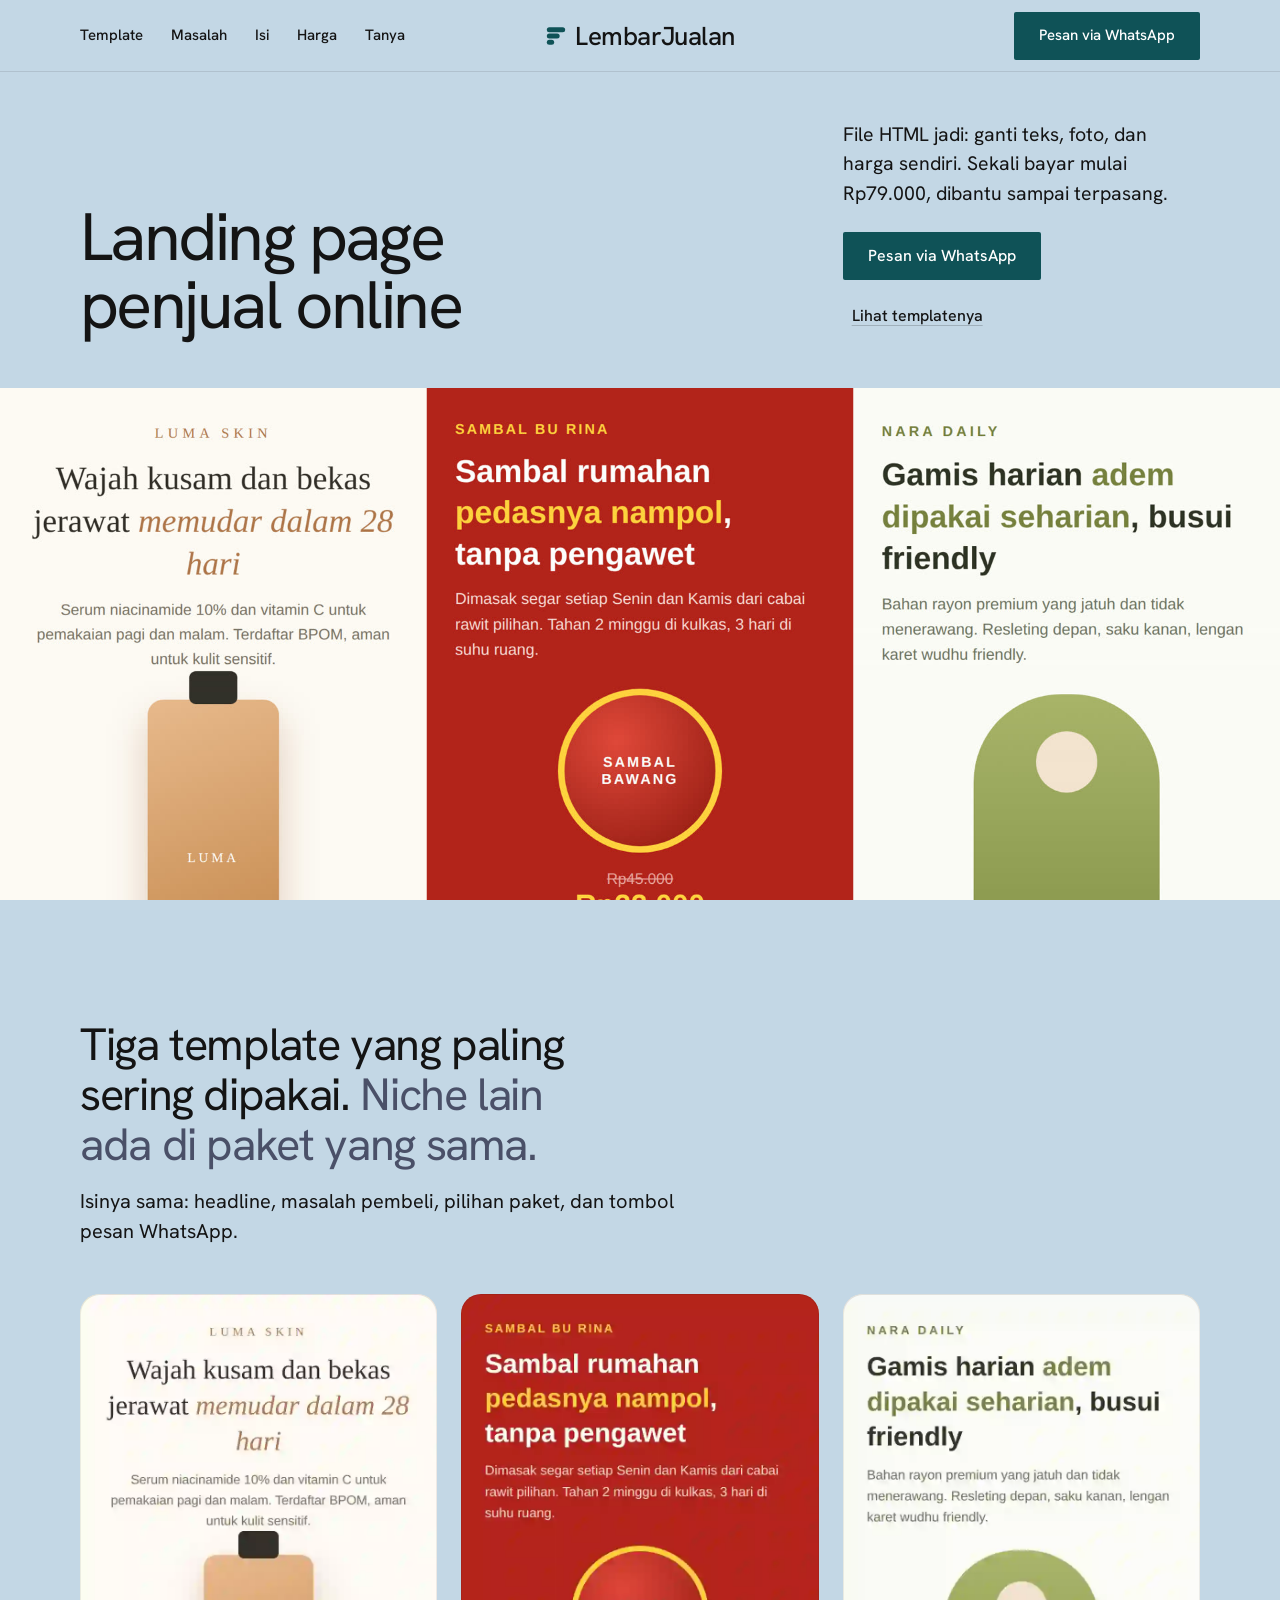
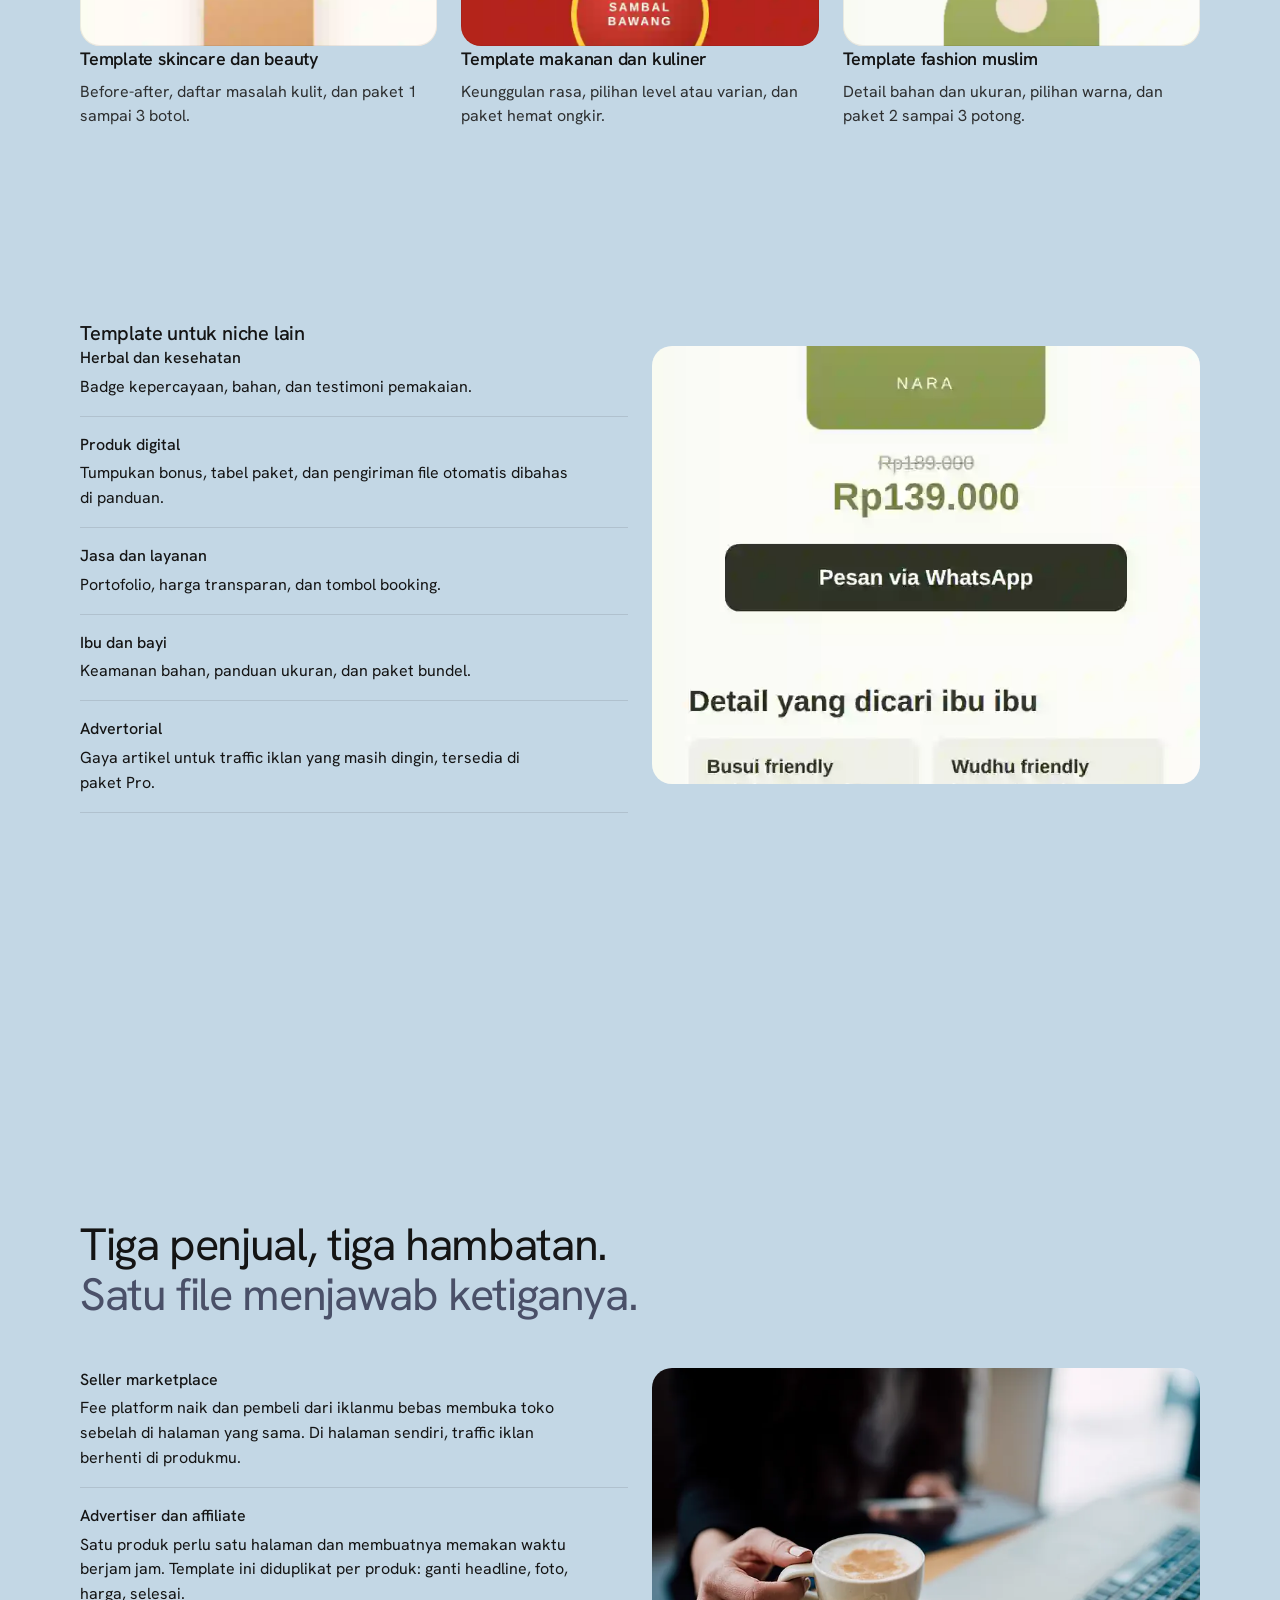
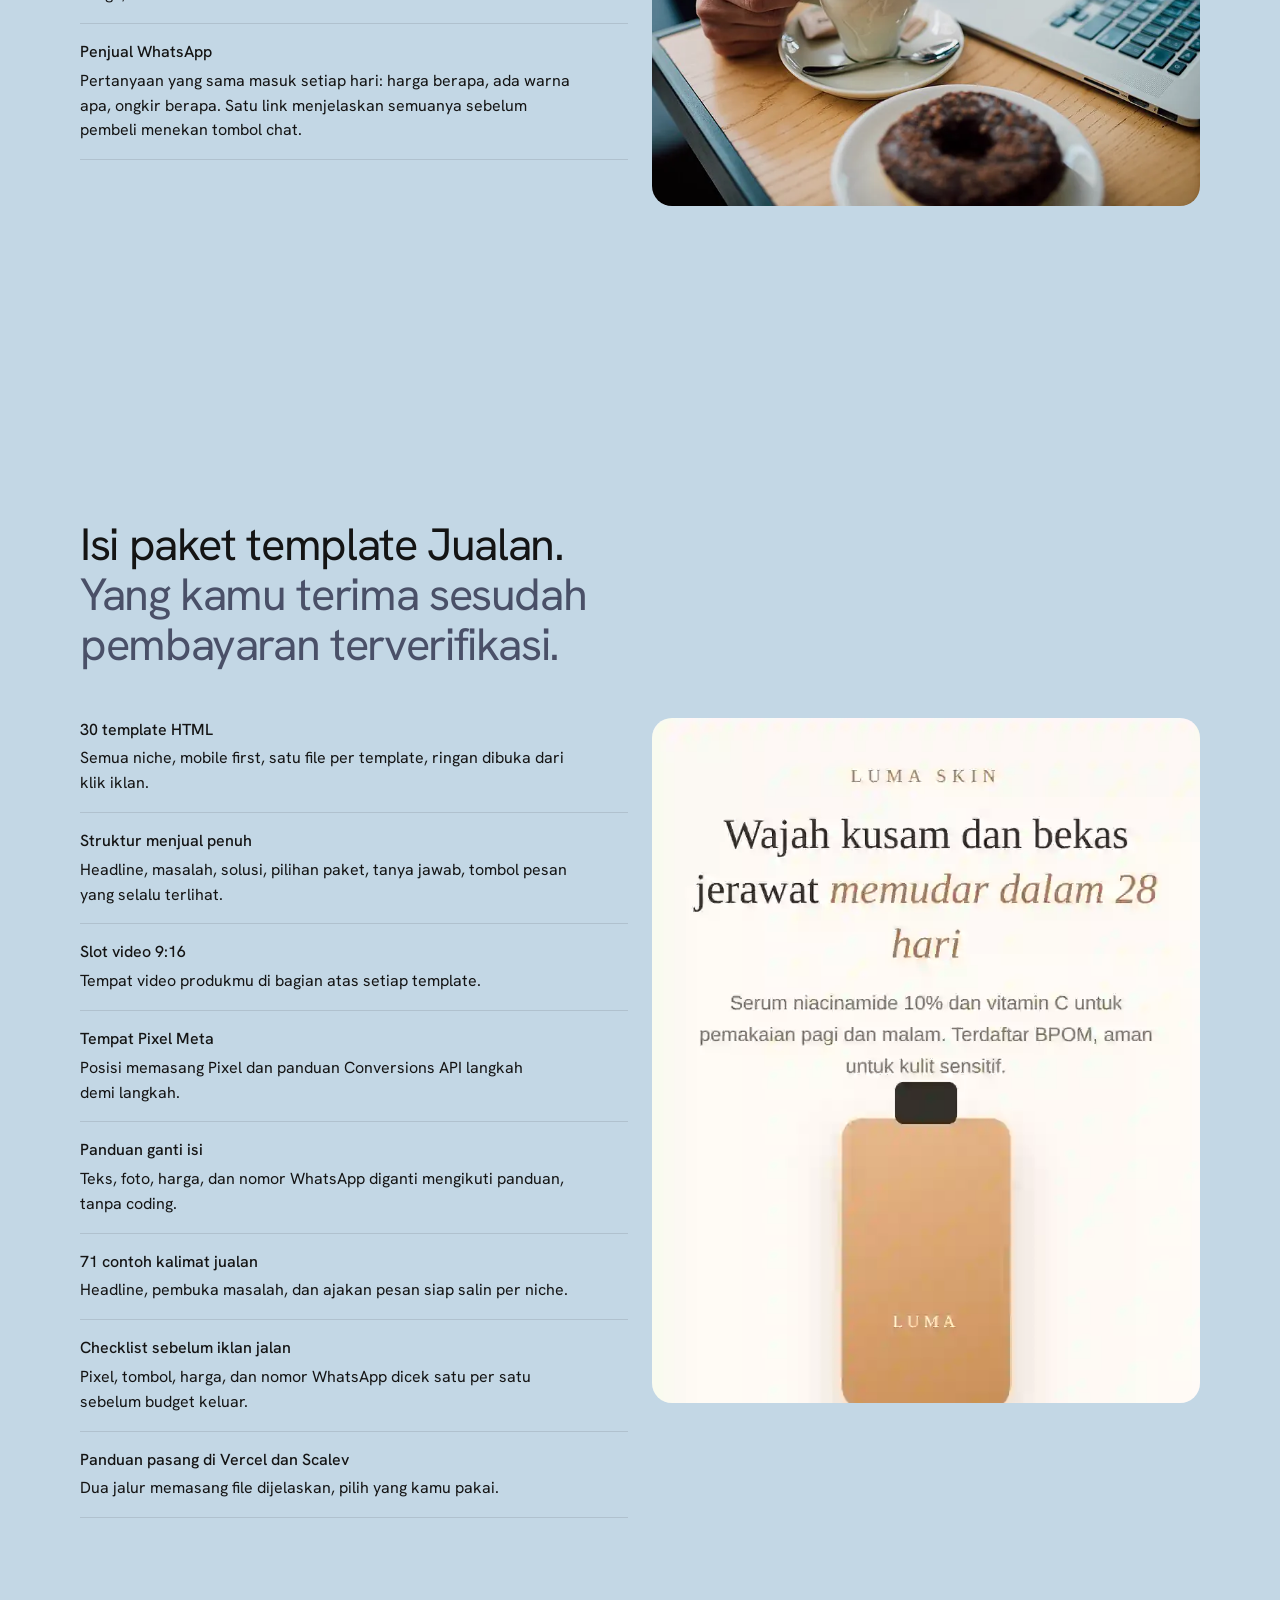
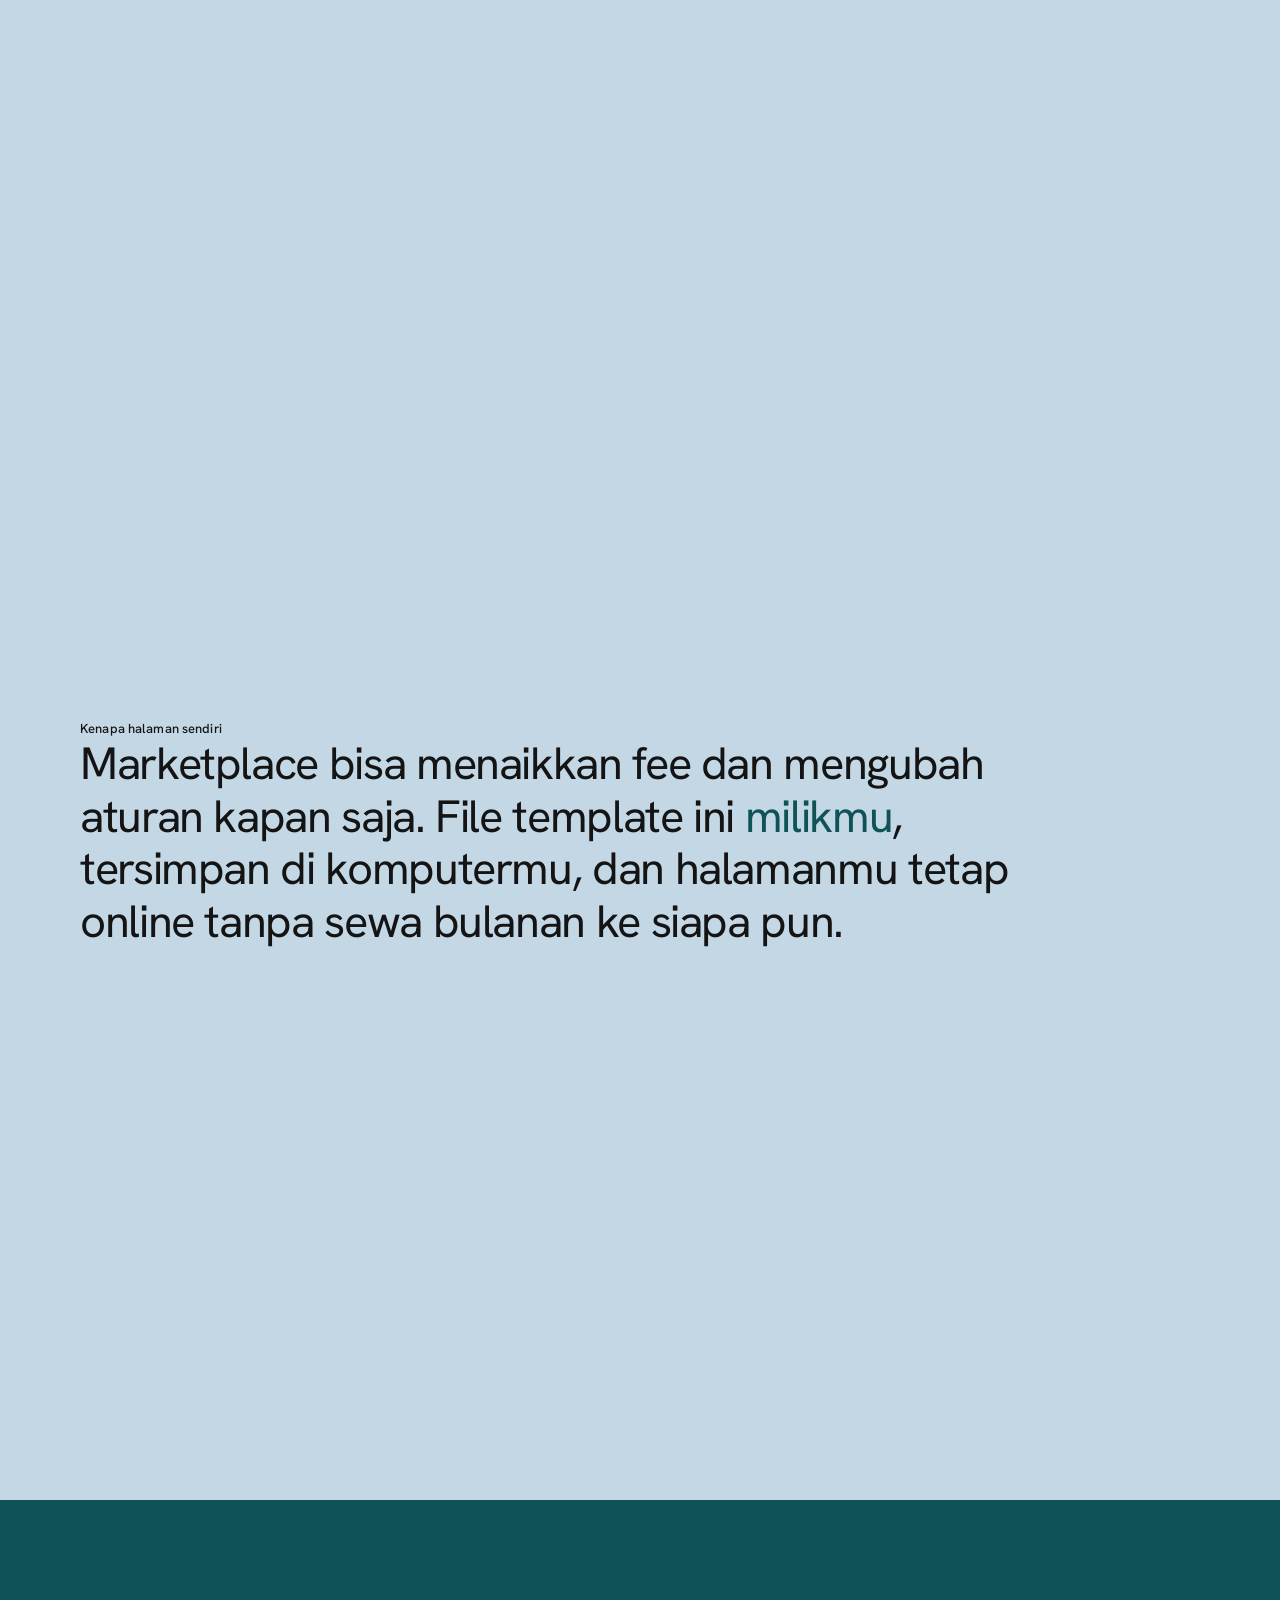
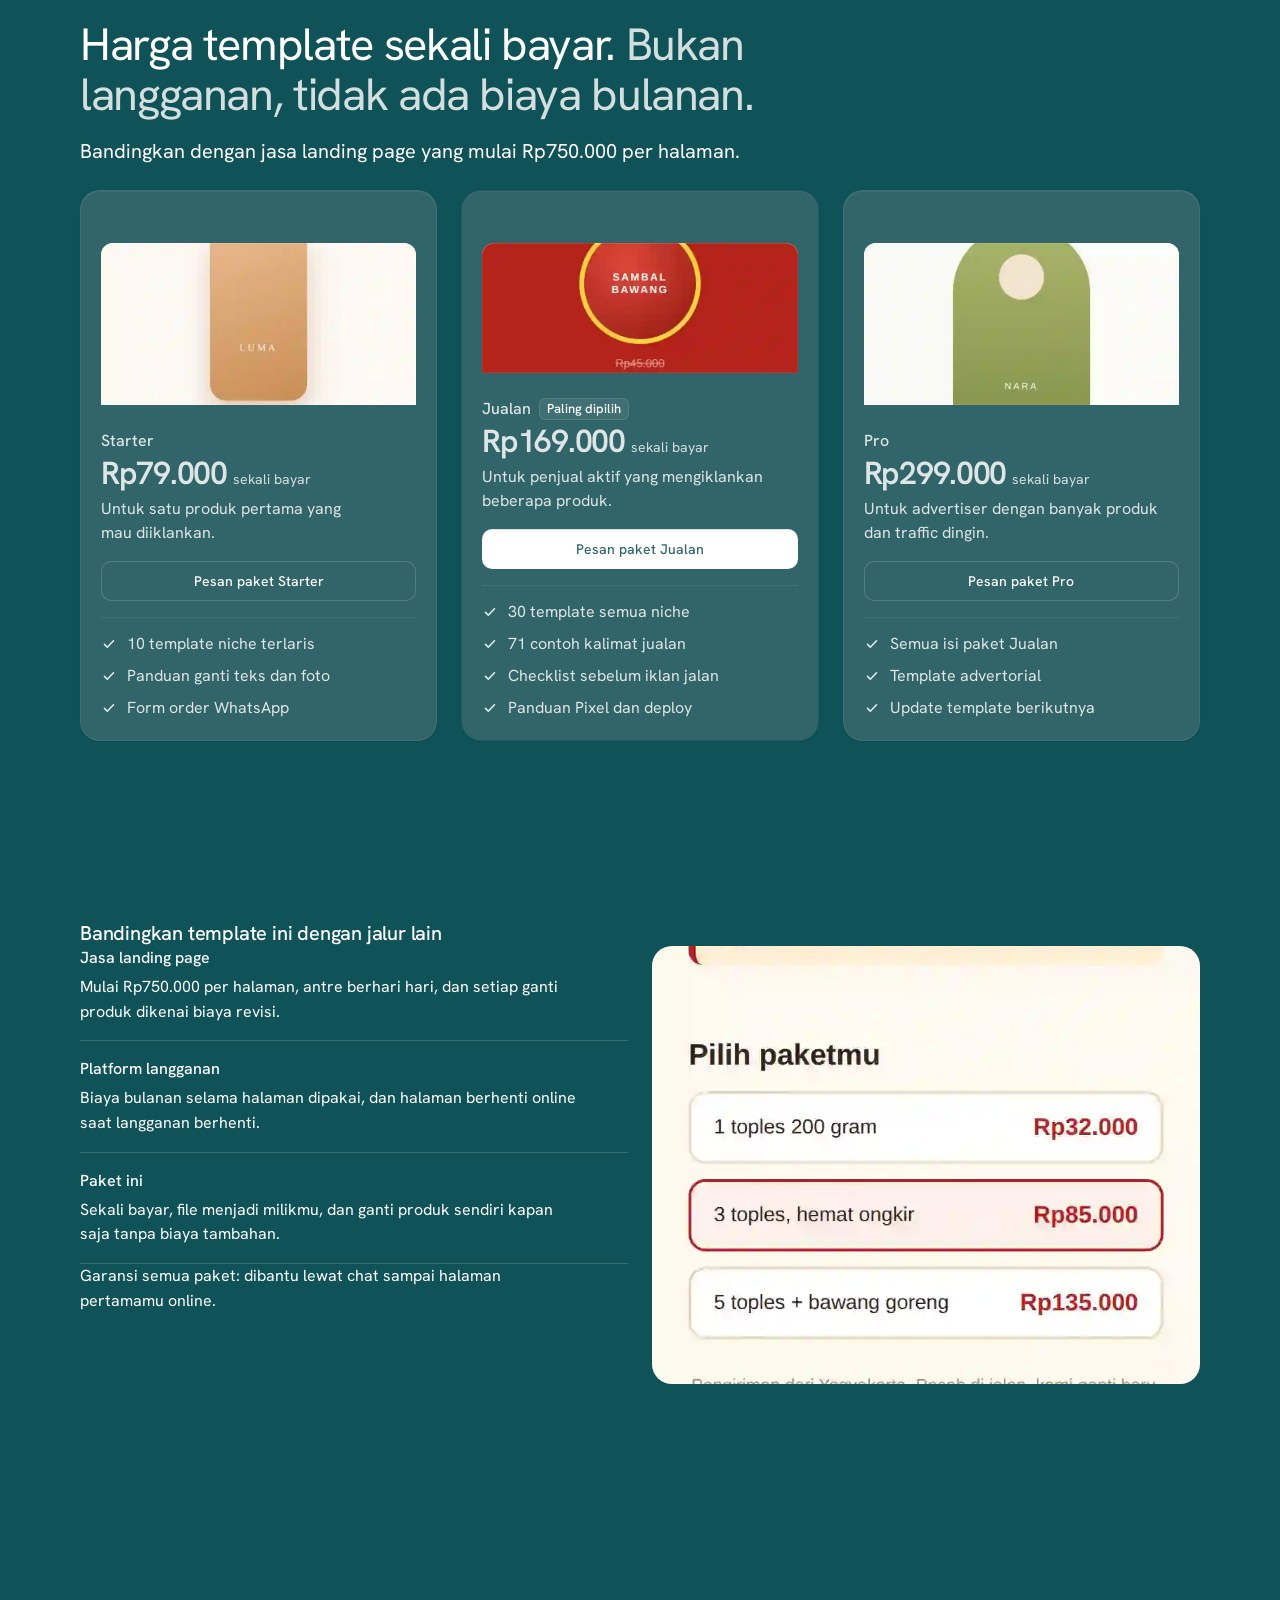
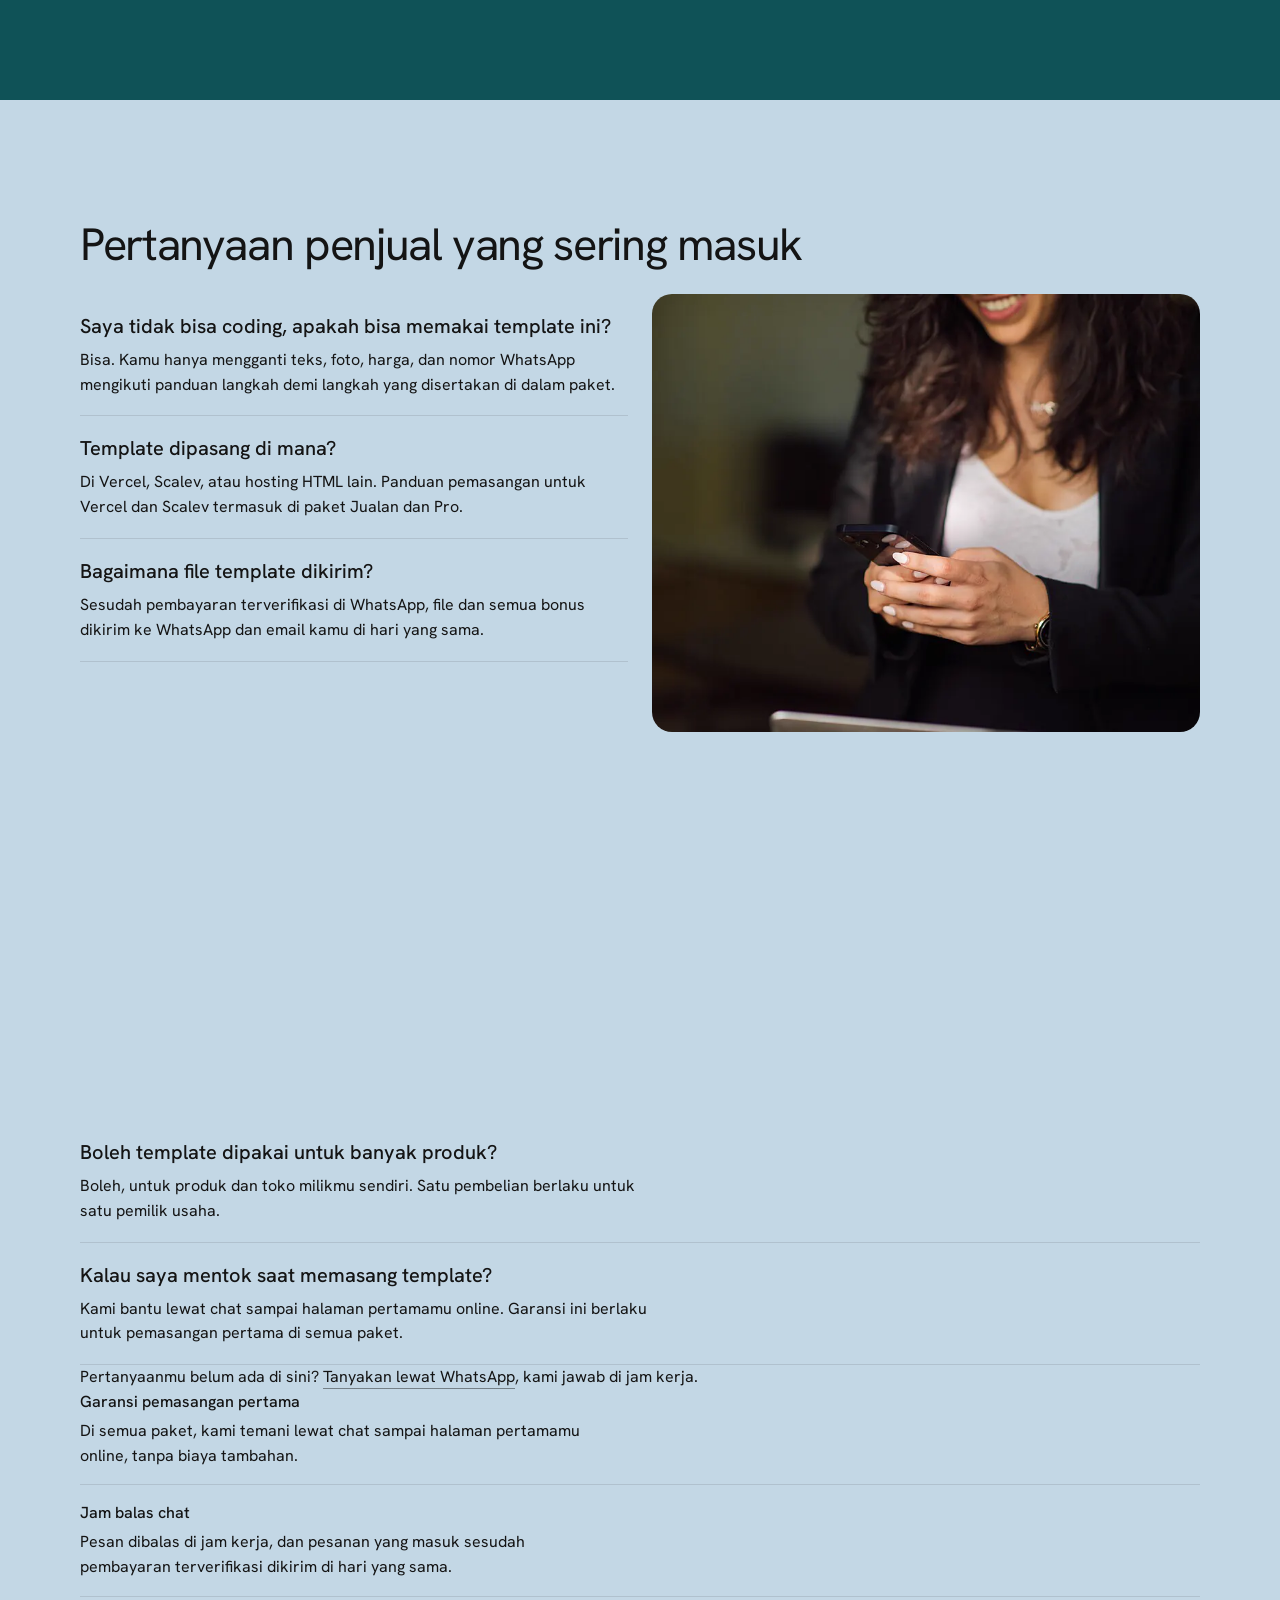
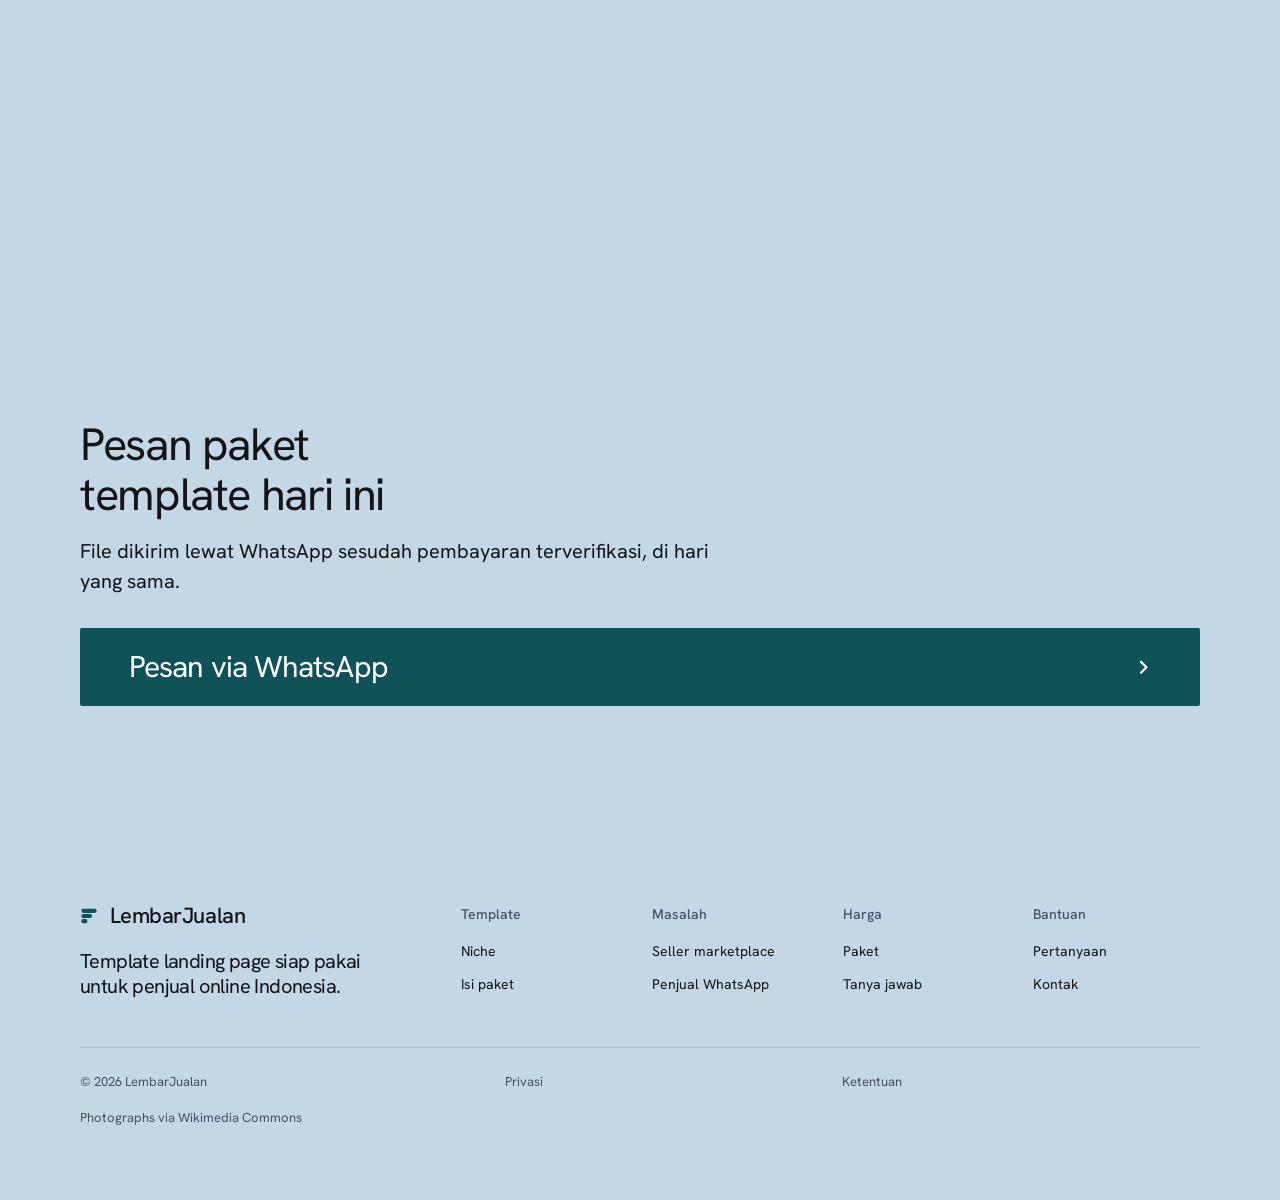
==== index.html @ 95adc152 "LembarJualan LP: template landing page penjual online" ====
<!doctype html>
<html lang="id" data-type="product" data-radius="soft" data-buttons="block" data-motion>
<head>
<meta charset="utf-8">
<meta name="viewport" content="width=device-width, initial-scale=1, viewport-fit=cover">
<title>LembarJualan: template landing page untuk penjual online</title>
<meta name="description" content="Paket file template landing page siap pakai untuk penjual online Indonesia. Ganti teks, foto, dan harga sendiri, bayar sekali, dibantu sampai terpasang.">
<meta property="og:type" content="website">
<meta property="og:title" content="LembarJualan: template landing page untuk penjual online">
<meta property="og:description" content="File template jadi untuk halaman jualanmu sendiri. Sekali bayar mulai Rp79.000, tanpa langganan.">
<meta property="og:image" content="share.jpg">
<meta name="twitter:card" content="summary_large_image">
<link rel="icon" href="favicon.svg" type="image/svg+xml">
<meta name="theme-color" content="#c3d7e5">
<!-- <link rel="canonical" href="https://domain-klien/"> -->
<meta name="site-kind" content="other">
<meta name="page-type" content="product">
<link rel="stylesheet" href="assets/fonts/hanken.css">
<link rel="stylesheet" href="assets/system.css">
<link rel="stylesheet" href="assets/ui/cards.css">
<link rel="stylesheet" href="assets/motion/motion.css">
<link rel="stylesheet" href="assets/backgrounds/backgrounds.css">
<link rel="stylesheet" href="assets/layout/layout.css">
<link rel="stylesheet" href="assets/icons/icon.css">
<style>
:root {
  --p-bg: #c3d7e5; --p-surface: #d0e0eb; --p-ink: #141414; --p-muted: #4a5068;
  --p-accent: #0f5257; --p-accent-ink: #ffffff; --p-action: #0f5257; --p-action-ink: #ffffff;
  --p-inv-bg: #141414; --p-inv-surface: #1e1f20; --p-inv-ink: #c3d7e5; --p-inv-muted: #808b94;
  --p-inv-accent: #c3d7e5; --p-inv-accent-ink: #141414; --p-inv-action: #c3d7e5; --p-inv-action-ink: #141414;
  --font-display: "Hanken Grotesk", system-ui, sans-serif;
  --font-text: "Hanken Grotesk", system-ui, sans-serif;
  --display-weight: 400;
  --display-tracking: -0.03em;
  --display-tracking-xl: -0.038em;
}
</style>
<link rel="stylesheet" href="assets/ui/base.css">
<script>document.documentElement.classList.add('m-enter');setTimeout(()=>document.documentElement.classList.add('m-enter-done'),700)</script>
<script src="assets/backgrounds/backgrounds.js"></script>
<script>document.documentElement.classList.add('mo-js');setTimeout(()=>document.documentElement.classList.add('mo-safe'),2500)</script>
<link rel="modulepreload" href="assets/moments/moments.js">
<link rel="modulepreload" href="assets/moments/lib.js">
<link rel="modulepreload" href="assets/moments/word-highlight/moment.js">
<style>
  #template .panel { --p-h: 288px; }
  #template .section-head, #harga .section-head { margin-bottom: 24px; }
  #harga .plan__list { margin-top: 16px; padding-top: 14px; gap: 8px; }
  #tanya .faq__item { padding-top: 18px; padding-bottom: 18px; }
  #tanya .section-head { margin-bottom: 24px; }
  @media (max-width: 639px) {
    .hero--product { --padt: 56px; --padb: 36px; }
    .hero--product .hero__stage { aspect-ratio: 5 / 4; margin-top: 24px; }
    .actionbar { box-sizing: border-box; }
    .footer__legal { flex-direction: column; align-items: flex-start; gap: 6px; }
  }
  #harga .plan .panel { --p-h: 130px; margin-bottom: 16px; }
  #harga .plan { padding: 20px; }
  #harga .plan__price { font-size: 32px; }
  #harga .plan__btn { margin-top: 16px; }
  #template .panel img, #isi .frame__img, #harga .plan .panel img { width: 100%; height: 100%; object-fit: cover; object-position: top; }
  @media (max-width: 639px) { #template .panel { --p-h: 340px; } }
</style>
</head>
<body>
<!-- type: product
     deal: hero product, nav nav-split, close close-type, footer footer-columns, rhythm brand-band, buttons block, mark stack, grounds none
     palette swap-pastels: cool putty ground and teal accent, the colours of a printed price label and a chat button, familiar to Indonesian online sellers
     moments: word-highlight in #milikmu
     Voice: plain-seller (direct, factual, prices first); "kamu" for the buyer, the product as subject; short sentences; no virtue words, no jokes in prices or FAQ. -->

<header class="nav nav--split">
  <div class="wrap nav__bar">
    <a class="skip-link" href="#top">Lewati ke isi</a>
    <a class="nav__logo" href="#top"><span class="mark" data-mark="stack" aria-hidden="true"></span>LembarJualan</a>
    <nav class="nav__links" aria-label="Utama">
      <div class="nav__item"><a class="nav__link" href="#template">Template</a></div>
      <div class="nav__item"><a class="nav__link" href="#masalah">Masalah</a></div>
      <div class="nav__item"><a class="nav__link" href="#isi">Isi</a></div>
      <div class="nav__item"><a class="nav__link" href="#harga">Harga</a></div>
      <div class="nav__item"><a class="nav__link" href="#tanya">Tanya</a></div>
    </nav>
    <div class="nav__actions">
      <a class="btn btn--primary" href="#harga">Pesan via WhatsApp</a>
    </div>
    <button class="nav__toggle" type="button" aria-expanded="false" aria-label="Menu">
      <svg width="18" height="18" viewBox="0 0 18 18" aria-hidden="true"><path d="M2 5h14M2 13h14" stroke="currentColor" stroke-width="1.6" stroke-linecap="round"/></svg>
    </button>
  </div>
</header>

<main id="top">
  <section class="hero hero--product" data-enter aria-labelledby="hero-h">
    <div class="wrap"><div class="hero-text hero__in">
      <div class="hero__head">
        <div>
          <h1 id="hero-h">Landing page penjual online</h1>
          <p class="hero__lead">File HTML jadi: ganti teks, foto, dan harga sendiri. Sekali bayar mulai Rp79.000, dibantu sampai terpasang.</p>
        </div>
        <div class="btn-row">
          <a class="btn btn--primary" href="#harga">Pesan via WhatsApp</a>
          <a class="btn btn--secondary" href="#template">Lihat templatenya</a>
        </div>
      </div>
      <div class="hero__stage">
        <img src="assets/img/lineup.jpg" width="1920" height="1247" srcset="assets/img/lineup-960.jpg 960w, assets/img/lineup.jpg 1920w" sizes="(max-width: 639px) 100vw, 1280px" alt="Tiga halaman template tampil berdampingan: serum skincare, sambal rumahan, dan gamis harian, masing masing dengan harga dan tombol pesan WhatsApp" style="--ly-pos: 50% 0%" fetchpriority="high" data-source="client" data-subject="template skincare, kuliner, dan fashion">
      </div>
    </div></div>
  </section>

  <section class="section g2" id="template" style="--h: 2" aria-labelledby="template-h">
    <div class="wrap">
      <div class="group">
      <div class="section-head">
        <h2 id="template-h">Tiga template yang paling sering dipakai. <span class="muted">Niche lain ada di paket yang sama.</span></h2>
        <p>Isinya sama: headline, masalah pembeli, pilihan paket, dan tombol pesan WhatsApp.</p>
      </div>
      <div class="grid">
        <article class="card card--open span-4">
          <div class="panel"><img class="frame__img" src="assets/img/card-skincare.webp" width="780" height="800" srcset="assets/img/card-skincare-390.webp 390w, assets/img/card-skincare.webp 780w" sizes="(max-width: 639px) 342px, 400px" alt="Template skincare: halaman serum dengan harga Rp119.000 dan tombol pesan hijau" loading="lazy" data-source="client" data-subject="template skincare"></div>
          <h3>Template skincare dan beauty</h3>
          <p>Before-after, daftar masalah kulit, dan paket 1 sampai 3 botol.</p>
        </article>
        <article class="card card--open span-4">
          <div class="panel"><img class="frame__img" src="assets/img/card-kuliner.webp" width="780" height="800" srcset="assets/img/card-kuliner-390.webp 390w, assets/img/card-kuliner.webp 780w" sizes="(max-width: 639px) 342px, 400px" alt="Template kuliner: halaman sambal rumahan dengan harga Rp32.000 dan pilihan level pedas" loading="lazy" data-source="client" data-subject="template kuliner"></div>
          <h3>Template makanan dan kuliner</h3>
          <p>Keunggulan rasa, pilihan level atau varian, dan paket hemat ongkir.</p>
        </article>
        <article class="card card--open span-4">
          <div class="panel"><img class="frame__img" src="assets/img/card-fashion.webp" width="780" height="800" srcset="assets/img/card-fashion-390.webp 390w, assets/img/card-fashion.webp 780w" sizes="(max-width: 639px) 342px, 400px" alt="Template fashion muslim: halaman gamis harian dengan detail busui friendly dan harga Rp139.000" loading="lazy" data-source="client" data-subject="template fashion"></div>
          <h3>Template fashion muslim</h3>
          <p>Detail bahan dan ukuran, pilihan warna, dan paket 2 sampai 3 potong.</p>
        </article>
      </div>
      </div>
      <div class="group">
        <h3 class="t-card">Template untuk niche lain</h3>
        <div class="grid grid--top">
          <ul class="rows span-6">
            <li><span class="rows__name">Herbal dan kesehatan</span><p>Badge kepercayaan, bahan, dan testimoni pemakaian.</p></li>
            <li><span class="rows__name">Produk digital</span><p>Tumpukan bonus, tabel paket, dan pengiriman file otomatis dibahas di panduan.</p></li>
            <li><span class="rows__name">Jasa dan layanan</span><p>Portofolio, harga transparan, dan tombol booking.</p></li>
            <li><span class="rows__name">Ibu dan bayi</span><p>Keamanan bahan, panduan ukuran, dan paket bundel.</p></li>
            <li><span class="rows__name">Advertorial</span><p>Gaya artikel untuk traffic iklan yang masih dingin, tersedia di paket Pro.</p></li>
          </ul>
          <div class="frame frame--photo frame--split span-6 start-7">
            <img class="frame__img" src="assets/img/tpl-fashion.webp" width="780" height="2426" srcset="assets/img/tpl-fashion-390.webp 390w, assets/img/tpl-fashion.webp 780w" sizes="(max-width: 639px) 342px, 628px" alt="Template fashion muslim tampil penuh: gamis harian dengan pilihan warna dan paket potongan" loading="lazy" data-source="client" data-subject="template fashion muslim penuh">
          </div>
        </div>
      </div>
    </div>
  </section>

  <section class="section" id="masalah" aria-labelledby="masalah-h">
    <div class="wrap">
      <div class="section-head">
        <h2 id="masalah-h">Tiga penjual, tiga hambatan. <span class="muted">Satu file menjawab ketiganya.</span></h2>
      </div>
      <div class="grid grid--top">
        <ul class="rows span-6">
          <li><span class="rows__name">Seller marketplace</span><p>Fee platform naik dan pembeli dari iklanmu bebas membuka toko sebelah di halaman yang sama. Di halaman sendiri, traffic iklan berhenti di produkmu.</p></li>
          <li><span class="rows__name">Advertiser dan affiliate</span><p>Satu produk perlu satu halaman dan membuatnya memakan waktu berjam jam. Template ini diduplikat per produk: ganti headline, foto, harga, selesai.</p></li>
          <li><span class="rows__name">Penjual WhatsApp</span><p>Pertanyaan yang sama masuk setiap hari: harga berapa, ada warna apa, ongkir berapa. Satu link menjelaskan semuanya sebelum pembeli menekan tombol chat.</p></li>
        </ul>
        <div class="frame frame--photo frame--split span-6 start-7">
          <img class="frame__img" src="assets/img/photo-f116284387.webp" srcset="assets/img/photo-f116284387-500.webp 500w, assets/img/photo-f116284387-960.webp 960w, assets/img/photo-f116284387.webp 1280w" sizes="(max-width: 639px) 100vw, (max-width: 1023px) 100vw, 628px" width="1280" height="853" alt="Tangan seorang penjual memegang ponsel sambil minum kopi, membalas chat pembeli" loading="lazy" decoding="async" data-source="stand-in" data-subject="penjual membalas chat di ponsel">
        </div>
      </div>
    </div>
  </section>

  <section class="section" id="isi" style="--h: 2" aria-labelledby="isi-h">
    <div class="wrap">
      <div class="section-head">
        <h2 id="isi-h">Isi paket template Jualan. <span class="muted">Yang kamu terima sesudah pembayaran terverifikasi.</span></h2>
      </div>
      <div class="grid grid--top">
        <ul class="rows span-6">
          <li><span class="rows__name">30 template HTML</span><p>Semua niche, mobile first, satu file per template, ringan dibuka dari klik iklan.</p></li>
          <li><span class="rows__name">Struktur menjual penuh</span><p>Headline, masalah, solusi, pilihan paket, tanya jawab, tombol pesan yang selalu terlihat.</p></li>
          <li><span class="rows__name">Slot video 9:16</span><p>Tempat video produkmu di bagian atas setiap template.</p></li>
          <li><span class="rows__name">Tempat Pixel Meta</span><p>Posisi memasang Pixel dan panduan Conversions API langkah demi langkah.</p></li>
          <li><span class="rows__name">Panduan ganti isi</span><p>Teks, foto, harga, dan nomor WhatsApp diganti mengikuti panduan, tanpa coding.</p></li>
          <li><span class="rows__name">71 contoh kalimat jualan</span><p>Headline, pembuka masalah, dan ajakan pesan siap salin per niche.</p></li>
          <li><span class="rows__name">Checklist sebelum iklan jalan</span><p>Pixel, tombol, harga, dan nomor WhatsApp dicek satu per satu sebelum budget keluar.</p></li>
          <li><span class="rows__name">Panduan pasang di Vercel dan Scalev</span><p>Dua jalur memasang file dijelaskan, pilih yang kamu pakai.</p></li>
        </ul>
        <div class="frame frame--photo frame--portrait span-6 start-7">
          <img class="frame__img" src="assets/img/tpl-skincare.webp" width="780" height="2426" srcset="assets/img/tpl-skincare-390.webp 390w, assets/img/tpl-skincare.webp 780w" sizes="(max-width: 639px) 342px, 628px" alt="Satu template skincare tampil penuh dari headline sampai pilihan paket harga" loading="lazy" data-source="client" data-subject="template skincare satu halaman penuh">
        </div>
      </div>
    </div>
  </section>

  <section class="section statement" id="milikmu" data-moment="word-highlight" aria-label="Halaman milik sendiri">
    <div class="wrap">
      <p class="t-label">Kenapa halaman sendiri</p>
      <p class="mo-wh__text">Marketplace bisa menaikkan fee dan mengubah aturan kapan saja. File template ini <strong>milikmu</strong>, tersimpan di komputermu, dan halamanmu tetap online tanpa sewa bulanan ke siapa pun.</p>
    </div>
  </section>

  <section class="section ground-brand g2" id="harga" style="--h: 2" aria-labelledby="harga-h">
    <div class="wrap">
      <div class="group">
      <div class="section-head">
        <h2 id="harga-h">Harga template sekali bayar. <span class="muted">Bukan langganan, tidak ada biaya bulanan.</span></h2>
        <p>Bandingkan dengan jasa landing page yang mulai Rp750.000 per halaman.</p>
      </div>
      <div class="grid">
        <article class="card plan span-4">
          <div class="panel"><img class="frame__img" src="assets/img/plan-skincare.webp" width="780" height="760" srcset="assets/img/plan-skincare-390.webp 390w, assets/img/plan-skincare.webp 780w" sizes="(max-width: 639px) 342px, 400px" alt="Bagian pilihan paket pada template skincare" loading="lazy" data-source="client" data-subject="template skincare bagian paket"></div>
          <p class="plan__name">Starter</p>
          <p class="plan__price">Rp79.000<small>sekali bayar</small></p>
          <p class="plan__for">Untuk satu produk pertama yang mau diiklankan.</p>
          <a class="plan__btn" href="https://wa.me/6280000000000?text=Halo%2C%20saya%20mau%20pesan%20Paket%20Template%20LP%20Starter%20Rp79.000." data-value="79000">Pesan paket Starter</a>
          <ul class="plan__list">
            <li>10 template niche terlaris</li>
            <li>Panduan ganti teks dan foto</li>
            <li>Form order WhatsApp</li>
          </ul>
        </article>
        <article class="card plan is-featured span-4">
          <div class="panel"><img class="frame__img" src="assets/img/plan-kuliner.webp" width="780" height="760" srcset="assets/img/plan-kuliner-390.webp 390w, assets/img/plan-kuliner.webp 780w" sizes="(max-width: 639px) 342px, 400px" alt="Bagian pilihan paket pada template kuliner" loading="lazy" data-source="client" data-subject="template kuliner bagian paket"></div>
          <p class="plan__name">Jualan <span class="plan__badge">Paling dipilih</span></p>
          <p class="plan__price">Rp169.000<small>sekali bayar</small></p>
          <p class="plan__for">Untuk penjual aktif yang mengiklankan beberapa produk.</p>
          <a class="plan__btn plan__btn--primary" href="https://wa.me/6280000000000?text=Halo%2C%20saya%20mau%20pesan%20Paket%20Template%20LP%20Jualan%20Rp169.000." data-value="169000">Pesan paket Jualan</a>
          <ul class="plan__list">
            <li>30 template semua niche</li>
            <li>71 contoh kalimat jualan</li>
            <li>Checklist sebelum iklan jalan</li>
            <li>Panduan Pixel dan deploy</li>
          </ul>
        </article>
        <article class="card plan span-4">
          <div class="panel"><img class="frame__img" src="assets/img/plan-fashion.webp" width="780" height="760" srcset="assets/img/plan-fashion-390.webp 390w, assets/img/plan-fashion.webp 780w" sizes="(max-width: 639px) 342px, 400px" alt="Bagian pilihan paket pada template fashion" loading="lazy" data-source="client" data-subject="template fashion bagian paket"></div>
          <p class="plan__name">Pro</p>
          <p class="plan__price">Rp299.000<small>sekali bayar</small></p>
          <p class="plan__for">Untuk advertiser dengan banyak produk dan traffic dingin.</p>
          <a class="plan__btn" href="https://wa.me/6280000000000?text=Halo%2C%20saya%20mau%20pesan%20Paket%20Template%20LP%20Pro%20Rp299.000." data-value="299000">Pesan paket Pro</a>
          <ul class="plan__list">
            <li>Semua isi paket Jualan</li>
            <li>Template advertorial</li>
            <li>Update template berikutnya</li>
          </ul>
        </article>
      </div>
      </div>
      <div class="group">
        <h3 class="t-card">Bandingkan template ini dengan jalur lain</h3>
        <div class="grid grid--top">
          <div class="span-6">
            <ul class="rows">
              <li><span class="rows__name">Jasa landing page</span><p>Mulai Rp750.000 per halaman, antre berhari hari, dan setiap ganti produk dikenai biaya revisi.</p></li>
              <li><span class="rows__name">Platform langganan</span><p>Biaya bulanan selama halaman dipakai, dan halaman berhenti online saat langganan berhenti.</p></li>
              <li><span class="rows__name">Paket ini</span><p>Sekali bayar, file menjadi milikmu, dan ganti produk sendiri kapan saja tanpa biaya tambahan.</p></li>
            </ul>
            <p>Garansi semua paket: dibantu lewat chat sampai halaman pertamamu online.</p>
          </div>
          <div class="frame frame--photo frame--split span-6 start-7">
            <img class="frame__img" src="assets/img/detail-kuliner.webp" width="780" height="1000" srcset="assets/img/detail-kuliner-390.webp 390w, assets/img/detail-kuliner.webp 780w" sizes="(max-width: 639px) 342px, 628px" alt="Bagian bawah template kuliner: pilihan paket dan catatan pengiriman" loading="lazy" data-source="client" data-subject="template kuliner bagian bawah">
          </div>
        </div>
      </div>
    </div>
  </section>

  <section class="section g2" id="tanya" style="--h: 2" aria-labelledby="tanya-h">
    <div class="wrap">
      <div class="group">
      <div class="section-head">
        <h2 id="tanya-h">Pertanyaan penjual yang sering masuk</h2>
      </div>
      <div class="grid grid--top">
      <div class="faq span-6">
        <div class="faq__item"><h3>Saya tidak bisa coding, apakah bisa memakai template ini?</h3><p>Bisa. Kamu hanya mengganti teks, foto, harga, dan nomor WhatsApp mengikuti panduan langkah demi langkah yang disertakan di dalam paket.</p></div>
        <div class="faq__item"><h3>Template dipasang di mana?</h3><p>Di Vercel, Scalev, atau hosting HTML lain. Panduan pemasangan untuk Vercel dan Scalev termasuk di paket Jualan dan Pro.</p></div>
        <div class="faq__item"><h3>Bagaimana file template dikirim?</h3><p>Sesudah pembayaran terverifikasi di WhatsApp, file dan semua bonus dikirim ke WhatsApp dan email kamu di hari yang sama.</p></div>
      </div>
      <div class="frame frame--photo frame--split span-6 start-7">
        <img class="frame__img" src="assets/img/photo-f116757592.webp" srcset="assets/img/photo-f116757592-500.webp 500w, assets/img/photo-f116757592-960.webp 960w, assets/img/photo-f116757592.webp 1280w" sizes="(max-width: 639px) 100vw, (max-width: 1023px) 100vw, 628px" width="1280" height="853" alt="Seorang penjual rumahan memakai ponsel di rumahnya untuk membalas pesanan" loading="lazy" decoding="async" data-source="stand-in" data-subject="penjual rumahan dengan ponsel">
      </div>
      </div>
      </div>
      <div class="group">
        <div class="faq">
          <div class="faq__item"><h3>Boleh template dipakai untuk banyak produk?</h3><p>Boleh, untuk produk dan toko milikmu sendiri. Satu pembelian berlaku untuk satu pemilik usaha.</p></div>
          <div class="faq__item"><h3>Kalau saya mentok saat memasang template?</h3><p>Kami bantu lewat chat sampai halaman pertamamu online. Garansi ini berlaku untuk pemasangan pertama di semua paket.</p></div>
        </div>
        <p>Pertanyaanmu belum ada di sini? <a href="https://wa.me/6280000000000?text=Halo%20LembarJualan%2C%20saya%20mau%20bertanya%20dulu%20tentang%20template%20landing%20page." target="_blank" rel="noopener">Tanyakan lewat WhatsApp</a>, kami jawab di jam kerja.</p>
        <ul class="rows">
          <li><span class="rows__name">Garansi pemasangan pertama</span><p>Di semua paket, kami temani lewat chat sampai halaman pertamamu online, tanpa biaya tambahan.</p></li>
          <li><span class="rows__name">Jam balas chat</span><p>Pesan dibalas di jam kerja, dan pesanan yang masuk sesudah pembayaran terverifikasi dikirim di hari yang sama.</p></li>
        </ul>
      </div>
    </div>
  </section>
</main>

<footer class="footer closing" id="contact" aria-labelledby="close-h">
  <div class="wrap">
    <div class="closing__cta close--type">
      <div class="section-head">
        <h2 id="close-h">Pesan paket template hari ini</h2>
        <p>File dikirim lewat WhatsApp sesudah pembayaran terverifikasi, di hari yang sama.</p>
      </div>
      <a class="btn btn--primary btn--xl btn--wide" href="#harga">Pesan via WhatsApp<svg class="m-arrow" viewBox="0 0 12 12" aria-hidden="true"><path class="m-arrow__stem" d="M1 6h8"/><path class="m-arrow__head" d="M4.5 2.5 8 6l-3.5 3.5"/></svg></a>
    </div>
    <div class="closing__links">
      <div class="grid">
        <div class="span-4 stack-4">
          <a class="nav__logo" href="#top"><span class="mark" data-mark="stack" aria-hidden="true"></span>LembarJualan</a>
          <p class="footer__lede">Template landing page siap pakai untuk penjual online Indonesia.</p>
        </div>
        <div class="span-2 footer__col"><h3>Template</h3><ul><li><a href="#template">Niche</a></li><li><a href="#isi">Isi paket</a></li></ul></div>
        <div class="span-2 footer__col"><h3>Masalah</h3><ul><li><a href="#masalah">Seller marketplace</a></li><li><a href="#masalah">Penjual WhatsApp</a></li></ul></div>
        <div class="span-2 footer__col"><h3>Harga</h3><ul><li><a href="#harga">Paket</a></li><li><a href="#tanya">Tanya jawab</a></li></ul></div>
        <div class="span-2 footer__col"><h3>Bantuan</h3><ul><li><a href="#tanya">Pertanyaan</a></li><li><a href="#contact">Kontak</a></li></ul></div>
      </div>
      <div class="footer__legal">
        <span>&copy; 2026 LembarJualan</span> <a href="privacy.html">Privasi</a> <a href="terms.html">Ketentuan</a>
        <div class="socials"></div>
        <a class="credits" href="credits.html">Photographs via Wikimedia Commons</a>
      </div>
    </div>
  </div>
</footer>

<nav class="actionbar" aria-label="Aksi cepat">
  <a class="btn btn--primary" href="#harga">Pesan via WhatsApp</a>
</nav>

<script type="module" src="assets/system.js"></script>
<script type="module" src="assets/motion/motion.js"></script>
<script type="module" src="assets/layout/layout.js"></script>
<script src="meta-tracking.js"></script>
<script>
  document.querySelectorAll('a[href^="https://wa.me/"]').forEach(function (a) {
    a.addEventListener('click', function () {
      if (window.mtTrack) { window.mtTrack('Lead', { value: parseInt(a.getAttribute('data-value') || '0', 10) }); }
    });
  });
</script>
</body>
</html>
---- assets/fonts/hanken.css ----
/* cyrillic-ext */
@font-face {
  font-family: 'Hanken Grotesk';
  font-style: normal;
  font-weight: 400 700;
  font-display: swap;
  src: url(hanken-0.woff2) format('woff2');
  unicode-range: U+0460-052F, U+1C80-1C8A, U+20B4, U+2DE0-2DFF, U+A640-A69F, U+FE2E-FE2F;
}
/* vietnamese */
@font-face {
  font-family: 'Hanken Grotesk';
  font-style: normal;
  font-weight: 400 700;
  font-display: swap;
  src: url(hanken-1.woff2) format('woff2');
  unicode-range: U+0102-0103, U+0110-0111, U+0128-0129, U+0168-0169, U+01A0-01A1, U+01AF-01B0, U+0300-0301, U+0303-0304, U+0308-0309, U+0323, U+0329, U+1EA0-1EF9, U+20AB;
}
/* latin-ext */
@font-face {
  font-family: 'Hanken Grotesk';
  font-style: normal;
  font-weight: 400 700;
  font-display: swap;
  src: url(hanken-2.woff2) format('woff2');
  unicode-range: U+0100-02BA, U+02BD-02C5, U+02C7-02CC, U+02CE-02D7, U+02DD-02FF, U+0304, U+0308, U+0329, U+1D00-1DBF, U+1E00-1E9F, U+1EF2-1EFF, U+2020, U+20A0-20AB, U+20AD-20C4, U+2113, U+2C60-2C7F, U+A720-A7FF;
}
/* latin */
@font-face {
  font-family: 'Hanken Grotesk';
  font-style: normal;
  font-weight: 400 700;
  font-display: swap;
  src: url(hanken-3.woff2) format('woff2');
  unicode-range: U+0000-00FF, U+0131, U+0152-0153, U+02BB-02BC, U+02C6, U+02DA, U+02DC, U+0304, U+0308, U+0329, U+2000-206F, U+20AC, U+2122, U+2191, U+2193, U+2212, U+2215, U+FEFF, U+FFFD;
}
---- assets/system.css ----
/*
  taste-skill system.css - the one system for the page. Link it first, then assets/ui/cards.css (the
  feature card, its panel and the fragment placements), then set the palette (--p-*), the fonts and
  the radius set on :root in the page (node scripts/start.mjs prints that block).
  Do not add a second grid, spacing scale, type scale, radius scale, button or card style.
*/

/* ---------------------------------------------------------------- tokens */
:root {
  /* palette (hex only; fx.js reads --bg --surface --ink --muted --accent --accent-ink) */
  --p-bg: #ffffff;
  --p-surface: #f4f4f4;
  --p-ink: #111111;
  --p-muted: #6b6b6b;
  --p-accent: #1a4be0;
  --p-accent-ink: #ffffff;
  --p-action: #1a4be0;      /* buttons, links, focus: the accent, or the ink when the accent is too pale */
  --p-action-ink: #ffffff;
  --p-inv-bg: #111111;
  --p-inv-surface: #1c1c1c;
  --p-inv-ink: #f4f4f4;
  --p-inv-muted: #a3a3a3;
  --p-inv-accent: #ffffff;
  --p-inv-accent-ink: #111111;
  --p-inv-action: #ffffff;
  --p-inv-action-ink: #111111;
  /* the lit ground behind UI and in the closing band (references/cards.md), one per page, tech pages only
     (none on kind other, which is flat): <html data-ground="sand|sky|sage|painting">. system.js gives it to every ground
     that holds UI, on light and dark pages alike; --hue on one panel changes only its accent */
  --ground-bg: #d9ccb7; --ground-surface: #e9e0d2; --ground-ink: #2a2622; --ground-muted: #5a534a; --ground-accent: #a8794a;

  /* fonts */
  --font-display: system-ui, -apple-system, "Segoe UI", sans-serif;
  --font-text: system-ui, -apple-system, "Segoe UI", sans-serif;
  --font-mono: ui-monospace, "SFMono-Regular", Menlo, Consolas, monospace;
  --display-weight: 400;    /* headlines 400; 500 on a tech page (software, gaming, hardware) */
  --display-tracking: -0.025em;

  /* the page rhythm (references/layout-v4.md): one section per screen. The header is fixed and
     --nav tall; every section is padded --padt above and --padb (plus the phone action bar, --bar)
     below, and is exactly one or two screens tall (--h: 1 or 2; --hm on a phone). The hero's words
     start --hgap under the header and its content ends --hpadb above the fold. */
  --nav: 72px;
  --padt: 120px;
  --padb: 72px;
  --hgap: 48px;
  --hpadb: 64px;
  --bar: 0px;
  /* grid: one .wrap (alias .container) for the header, every section and the footer, the same
     --gut on both sides: 1280 wide at x 80-1360 at 1440, 342 at x 24-366 at 390 */
  --container: 1280px;
  --gut: 80px;
  --pad: var(--gut);
  --gutter: 24px;

  /* spacing: 4/8 scale */
  --s-1: 4px;  --s-2: 8px;  --s-3: 12px; --s-4: 16px; --s-5: 24px;
  --s-6: 32px; --s-7: 48px; --s-8: 64px; --s-9: 96px; --s-10: 128px;
  --section: 40px;      /* only a .section outside main (the kit's demo pages); every main > section and
                           footer.closing take --padt and --padb */
  --section-band: 56px; /* the same for an older footer outside footer.closing */
  --head-gap: 48px;     /* the one heading-to-content gap, 32 on a phone (layout.css reads it as --ly-head-gap) */
  --card-pad: 16px;     /* card padding (cards.css sets its own for cards with a panel) */
  --card-gap: 16px;     /* gap between cards */

  /* type scale (the only sizes on the page) */
  --t-label: 13px;
  --t-small: 14px;
  --t-body: 16px;
  --t-lead: 18px;
  --t-card: 18px;
  --t-h3: 24px;
  /* straight lines from the phone size at 390 to the desktop size at 1440 (system.md's table) */
  --t-h2: clamp(30px, 1.72vw + 23.3px, 48px);
  --t-h1: clamp(38px, 3.24vw + 25.4px, 72px);
  /* a big number stays a step under the h2 (VI-11): 38 at 1440, 28 at 390, so it never reads as a
     section heading; a stats row and a price set their own, smaller still */
  --t-stat: clamp(28px, .952vw + 24.29px, 38px);

  /* radius: one scale (soft by default; data-radius on <html> switches it) */
  --r-sm: 8px;  --r-md: 12px; --r-lg: 20px; --r-btn: 8px;

  /* controls (fixed here; a page never adds its own) */
  --btn-h: 44px;
  --btn-h-sm: 36px;
  --nav-h: var(--nav);  /* the older name, kept for the kit's files */
  --icon: 16px;         /* small icons: socials, menu chevrons, mono brand marks */

  /* motion: the one UI ease-out (motion.css --m-ease and ui/base.css --u-ease read it; references/motion.md) */
  --ease: cubic-bezier(.2, .8, .2, 1);
  --dur: 180ms;
}
html[data-radius="sharp"] { --r-sm: 4px; --r-md: 6px;  --r-lg: 8px;  --r-btn: 4px; }
html[data-radius="soft"]  { --r-sm: 8px; --r-md: 12px; --r-lg: 20px; --r-btn: 8px; }
html[data-radius="round"] { --r-sm: 10px; --r-md: 16px; --r-lg: 24px; --r-btn: 999px; }
/* the four lit grounds (references/cards.md); sand is the default above. painting goes with
   painterly-landscape (x.ai's daylight sky over olive hills) */
html[data-ground="sky"]      { --ground-bg: #c6d3df; --ground-surface: #d6e0e9; --ground-ink: #25303a; --ground-muted: #4d5964; --ground-accent: #3f6a92; }
html[data-ground="sage"]     { --ground-bg: #cdd6c6; --ground-surface: #dce3d6; --ground-ink: #262d24; --ground-muted: #535b51; --ground-accent: #6c8e63; }
html[data-ground="painting"] { --ground-bg: #79a8d6; --ground-surface: #a6c4e2; --ground-ink: #16212c; --ground-muted: #273949; --ground-accent: #9c9b3c; }
/* cards.css takes its card and panel radii from this scale */
html[data-radius] .card { --c-r: var(--r-lg); }
html[data-radius] .panel { --p-r: var(--r-md); }

/* a phone: the header 56, the sections padded 96 / 48, the hero's words 40 under the header and its
   content ending 24 above the fold, 24 at both sides, 12 between columns */
@media (max-width: 639px) {
  :root { --nav: 56px; --padt: 96px; --padb: 48px; --hgap: 40px; --hpadb: 24px; --gut: 24px; --gutter: 12px; --card-gap: 12px; --head-gap: 32px; }
}
@media (min-width: 640px) {
  :root { --gut: 48px; --section: 48px; --section-band: 72px; --card-pad: 24px; }
}
@media (min-width: 1024px) {
  :root { --gut: 80px; --section: 56px; --section-band: 96px; --card-gap: 24px;
          --t-lead: 20px; --t-card: 20px; --t-h3: 28px; }
  /* a place (and a local service): the 1200 column at x 120-1320 */
  html[data-type="place"] { --gut: 120px; --container: 1200px; }
}
/* a place (VI-06, ST-96, PH-23): its own smaller type (h1 48/53 and 32/37, h2 32/40 and 24/30, titles
   and the sub-line 20 and 18), the Recipe 3 hero's gap under its photograph (40, 24 on a phone),
   square photographs and cards and 2px buttons, whatever data-radius and data-buttons say */
:root[data-type="place"] {
  --hgap: 40px;
  --t-h1: clamp(32px, 1.524vw + 26.06px, 48px);
  --t-h2: clamp(24px, .762vw + 21px, 32px);
  --t-h3: clamp(20px, .381vw + 18.51px, 24px);
  --r-sm: 2px; --r-md: 0px; --r-lg: 0px; --r-btn: 2px;
}
:root[data-type="place"] :is(h1, .t-h1) { line-height: 1.104; }
:root[data-type="place"] :is(h2, .t-h2) { line-height: 1.25; }
@media (max-width: 639px) {
  :root[data-type="place"] { --hgap: 24px; }
  :root[data-type="place"] :is(h1, .t-h1) { line-height: 1.156; }
}

/* ---------------------------------------------------------------- grounds (at most three) */
:root, .ground-base {
  --bg: var(--p-bg); --surface: var(--p-surface); --ink: var(--p-ink); --muted: var(--p-muted);
  --accent: var(--p-accent); --accent-ink: var(--p-accent-ink); --card: var(--p-surface);
  --action: var(--p-action); --action-ink: var(--p-action-ink);
}
.ground-surface {
  --bg: var(--p-surface); --surface: var(--p-bg); --ink: var(--p-ink); --muted: var(--p-muted);
  --accent: var(--p-accent); --accent-ink: var(--p-accent-ink); --card: var(--p-bg);
  --action: var(--p-action); --action-ink: var(--p-action-ink);
}
.ground-inverse {
  --bg: var(--p-inv-bg); --surface: var(--p-inv-surface); --ink: var(--p-inv-ink); --muted: var(--p-inv-muted);
  --accent: var(--p-inv-accent); --accent-ink: var(--p-inv-accent-ink); --card: var(--p-inv-surface);
  --action: var(--p-inv-action); --action-ink: var(--p-inv-action-ink);
}
:root, .ground-base, .ground-surface, .ground-inverse {
  --line: color-mix(in oklab, var(--ink) 11%, transparent);
  --line-strong: color-mix(in oklab, var(--ink) 20%, transparent);
  /* effects (fx.js) and UI fragments (assets/ui) take the colours of the ground they sit on */
  --fx-bg: var(--bg); --fx-surface: var(--surface); --fx-ink: var(--ink); --fx-muted: var(--muted);
  --fx-accent: var(--accent); --fx-accent-ink: var(--accent-ink);
  --ui-font: var(--font-text); --ui-mono: var(--font-mono); --ui-radius: var(--r-md);
}
.ground-base, .ground-surface, .ground-inverse { background: var(--bg); color: var(--ink); }

/* ---------------------------------------------------------------- base */
*, *::before, *::after { box-sizing: border-box; }
/* an anchor lands on the section's top (the judge's frame): the fixed header covers --nav of its --padt */
html { -webkit-text-size-adjust: 100%; scroll-padding-top: 0; scroll-behavior: auto; margin: 0; }
body {
  margin: 0; background: var(--bg); color: var(--ink);
  font: 400 var(--t-body)/1.55 var(--font-text);
  -webkit-font-smoothing: antialiased; text-rendering: optimizeLegibility; overflow-x: clip;
}
img, svg, video, canvas { display: block; max-width: 100%; }
/* hidden means hidden, also on an img the line above makes a block (a menu tab's photograph, a peek photograph) */
[hidden] { display: none !important; }
img, video { height: auto; }
a { color: inherit; text-decoration: none; }
button { font: inherit; color: inherit; }
h1, h2, h3, h4, p, ul, ol, figure, blockquote { margin: 0; }
ul, ol { padding: 0; list-style: none; }
h1, h2, h3, h4 {
  font-family: var(--font-display); font-weight: var(--display-weight);
  letter-spacing: var(--display-tracking); text-wrap: balance; overflow-wrap: break-word;
  /* a long word (a German compound at 390) breaks at a syllable with a hyphen, in the language of <html lang>;
     only words of 10 letters or more, 4 at least on each side, so a short English heading never breaks */
  hyphens: auto; -webkit-hyphens: auto; hyphenate-limit-chars: 10 4 4;
}
h1, .t-h1 { font-size: var(--t-h1); line-height: 1.04; }
h2, .t-h2 { font-size: var(--t-h2); line-height: 1.1; }
h3, .t-h3 { font-size: var(--t-h3); line-height: 1.2; }
h4, .t-card { font-family: var(--font-text); font-weight: 500; font-size: var(--t-card); line-height: 1.3; letter-spacing: -0.01em; }
p { text-wrap: pretty; }
.t-lead  { font-size: var(--t-lead); line-height: 1.5; }
.t-body  { font-size: var(--t-body); line-height: 1.55; }
.t-small { font-size: var(--t-small); line-height: 1.5; }
.t-label { font-size: var(--t-label); font-weight: 500; line-height: 1.4; letter-spacing: 0.01em; }
.t-stat  { font-family: var(--font-display); font-weight: var(--display-weight); font-size: var(--t-stat);
           line-height: 1; letter-spacing: var(--display-tracking); font-variant-numeric: tabular-nums; }
.muted { color: var(--muted); }
.mono  { font-family: var(--font-mono); }
.measure { max-width: 62ch; }
:focus-visible { outline: 2px solid var(--action); outline-offset: 2px; border-radius: 2px; }
::selection { background: color-mix(in oklab, var(--accent) 30%, transparent); }

/* ---------------------------------------------------------------- grid */
.wrap, .container { width: min(100% - 2 * var(--gut), var(--container)); margin-inline: auto; padding-inline: 0; }
.grid { display: grid; grid-template-columns: repeat(12, minmax(0, 1fr)); column-gap: var(--gutter); row-gap: var(--card-gap); }
.grid > * { min-width: 0; grid-column: 1 / -1; }
.section { padding-block: var(--section); }

/* ---------------------------------------------------------------- one section per screen
   The page is a stack of screens. Framed at scrollY = k x the screen height, a shot shows exactly one
   section: the hero alone on the first screen, every other section (and footer.closing, the close and
   the footer in one) exactly one or two screens tall, its h2 first, --padt under its top. Heights
   and padding do it: no pinning, snapping or script.
     <section class="section" id=".." style="--h: 2">     (2 screens; --hm sets a phone's count alone)
       <div class="wrap"> the h2 first, then the content </div>     (the one in-flow child)
     </section>
   A layer (a full-bleed photograph or ground behind the words) is an <img class="layer" aria-hidden="true">
   beside the .wrap. Content must fit: one screen holds 708px of content at 1440x900 (900 - 120 - 72),
   two hold 1,608 (the second screen's part starts --padt under its top with .g2). From 640 to 1279 a
   section keeps at least its screens and grows past them rather than overlap the next. */
main > :is(section, .section), footer.closing {
  position: relative; box-sizing: border-box;
  height: calc(var(--h, 1) * 100vh); height: calc(var(--h, 1) * 100svh);
  padding: var(--padt) 0 calc(var(--padb) + var(--bar));
}
main > :is(section, .section) > :is(.wrap, .container), footer.closing > .wrap { position: relative; z-index: 1; height: 100%; }
main > :is(section, .section) > :is(.wrap, .container):not(.grid) { display: flex; flex-direction: column; }
/* a .wrap that is the section's grid too (class="wrap grid"): its rows start at the top */
main > :is(section, .section) > :is(.wrap, .container).grid { align-content: start; }
/* .fill: the block that takes what the screen leaves under the heading (a photograph, a frame) */
main > :is(section, .section) > .wrap > .fill { flex: 1 1 0; min-height: 0; }
/* two screens as two groups: row 1 the h2 and the first group, row 2 the rest (no second h2), starting
   --padt under the second screen's top, so the second shot looks like any other section */
main > :is(section, .section).g2, footer.closing.g2 { --h: 2; }
main > :is(section, .section).g2 > :is(.wrap, .container), footer.closing.g2 > .wrap { display: grid; grid-template-rows: minmax(0, 1fr) minmax(0, 1fr); row-gap: calc(var(--padt) + var(--padb) + var(--bar)); }
main > :is(section, .section).g2 > :is(.wrap, .container) > *, footer.closing.g2 > .wrap > * { min-height: 0; align-self: start; }
main > :is(section, .section).g2 > :is(.wrap, .container) > :is(.group, .fill) { align-self: stretch; }
/* a group: one screen's part of a .g2 section (its h2 and first rows, or the rest) */
.group { display: flex; flex-direction: column; min-height: 0; }
/* each screen's card row runs down to that screen's foot (the cards stretch, their panels grow), so
   the second screen of a .g2 is never a short row over an empty ground; both rows end on the same line */
@media (min-width: 1024px) {
  main > :is(section, .section).g2 > .wrap > .grid:last-child,
  main > :is(section, .section).g2 > .wrap > .group > .grid:last-child { align-self: stretch; flex: 1 1 auto; min-height: 0; }
}
.group > .fill { flex: 1 1 0; min-height: 0; }
@media (min-width: 640px) and (max-width: 1279px) {
  main > :is(section, .section):not(.hero, .section--hero), footer.closing {
    height: auto; min-height: calc(var(--h, 1) * 100vh); min-height: calc(var(--h, 1) * 100svh);
  }
  /* the section is a column and its .wrap takes all of it, so a .fill (a photograph, a frame) still
     grows to the section's foot (a min-height percentage would not resolve, leaving it at its least) */
  /* :where() keeps it at no weight, so a page's own phone- or tablet-only hiding (section.desk-only { display: none }) wins */
  :where(main > :is(section, .section):not(.hero, .section--hero), footer.closing) { display: flex; flex-direction: column; }
  main > :is(section, .section):not(.hero, .section--hero) > :is(.wrap, .container), footer.closing > .wrap { flex: 1 0 auto; height: auto; min-height: 0; }
}
/* a phone: lvh (the screen with its bars hidden) for every section but the hero; --hm when stacking
   makes the content taller than the desktop count */
@media (max-width: 639px) {
  /* at least its screens, never less: content a screen cannot hold makes the section taller (the rhythm
     check then asks for --hm: 2 or less content); a fixed height would lay its last rows over the next
     section, the fault the phone shots showed most (a list under the closing heading and its button) */
  main > :is(section, .section):not(.hero, .section--hero), footer.closing {
    height: auto; min-height: calc(var(--hm, var(--h, 1)) * 100vh); min-height: calc(var(--hm, var(--h, 1)) * 100lvh);
  }
  /* one grid row at least the screens tall that grows with the .wrap's content: the .wrap is stretched to
     it, so its .fill and its two groups still share a definite height */
  /* (at no weight, as on the tablet: a page's own section.desk-only { display: none } still hides it) */
  :where(main > :is(section, .section):not(.hero, .section--hero):has(> :is(.wrap, .container)), footer.closing) {
    display: grid; grid-template-columns: minmax(0, 1fr); grid-template-rows: 1fr; grid-auto-rows: auto;
  }
  main > :is(section, .section):not(.hero, .section--hero) > :is(.wrap, .container), footer.closing > .wrap { height: auto; }
  main > :is(section, .section).g2m, footer.closing.g2m { --hm: 2; }
  main > :is(section, .section).g2m > :is(.wrap, .container), footer.closing.g2m > .wrap { display: grid; grid-template-rows: minmax(0, 1fr) minmax(0, 1fr); row-gap: calc(var(--padt) + var(--padb) + var(--bar)); }
  /* stacked in one, the two groups keep the open cards' 32px, so the first group's last panel never meets
     the next card's title */
  main > :is(section, .section).g2:not(.g2m) > :is(.wrap, .container) { display: flex; row-gap: var(--s-6); }
  /* what the two screens leave goes around the second group, so it opens below the header, not on the fold */
  main > :is(section, .section).g2:not(.g2m) > :is(.wrap, .container) > :last-child { margin-block: auto; }
  main > :is(section, .section).g2:not(.g2m) > :is(.wrap, .container) > * { align-self: stretch; }
}
/* a layer: the photograph or ground of a whole section, under its words, edge to edge */
main > :is(section, .section) > :is(img, video, canvas, picture).layer,
footer.closing > :is(img, video, canvas, picture).layer {
  position: absolute; inset: 0; z-index: 0; width: 100%; height: 100%; max-width: none; object-fit: cover; object-position: var(--pos, 50% 50%);
}
main > :is(section, .section) > picture.layer > img { width: 100%; height: 100%; object-fit: cover; }

/* the hero: exactly the first screen, the fixed header over its top. Its words start --hgap under the
   header (--photo adds a full-bleed photograph's height above them on a place); its content ends
   --hpadb above the fold, and nothing of the next section shows, at 1440, 1024, 820 and 390.
     <section class="hero hero--<type>"><div class="wrap"><div class="hero-text"> .. </div>[one strip]</div></section>
   .hero-text holds the whole composition (the words, and the picture or window beside or under them);
   one docked strip (logos, three facts) may follow it, at most 96px, desktop only. */
main > :is(.hero, .section--hero) {
  height: 100vh; height: 100svh; min-height: 0;
  padding: calc(var(--nav) + var(--photo, 0px) + var(--hgap)) 0 calc(var(--hpadb) + var(--bar));
}
:is(.hero, .section--hero) > .wrap { height: 100%; display: grid; grid-template-rows: minmax(0, 1fr) auto; row-gap: var(--s-7); }
:is(.hero, .section--hero) > .wrap > .hero-text { min-height: 0; }
/* a phone: the hero is at least the first screen and grows when a short phone (320x640) cannot hold its
   words, buttons and picture, so nothing of it lies over the next section or under the header */
@media (max-width: 639px) {
  main > :is(.hero, .section--hero) { height: auto; min-height: 100vh; min-height: 100svh; }
  main > :is(.hero, .section--hero):has(> :is(.wrap, .container)) { display: grid; grid-template-columns: minmax(0, 1fr); grid-template-rows: 1fr; grid-auto-rows: auto; }
  main > :is(.hero, .section--hero) > :is(.wrap, .container) { height: auto; }
}
:is(.hero, .section--hero) > .wrap > .hero-strip { grid-row: 2; max-height: 96px; }
@media (max-width: 639px) { :is(.hero, .section--hero) > .wrap > .hero-strip { display: none; } }
.section--hero .section-head { max-width: 860px; }
/* the starter's own hero (hero-split): the words on span-5 top-aligned, the picture on span-6 start-7
   as tall as the hero's content box (at most 716 at 1440x900); a phone stacks words, then the picture
   in what is left */
.hero-text.hero-split { height: 100%; align-items: stretch; }
.hero-split > .hero-copy { align-self: start; }
.hero-split > .hero-visual { position: relative; min-height: 0; height: 100%; }
@media (max-width: 1023px) {
  .hero-text.hero-split { display: flex; flex-direction: column; gap: var(--s-6); }
  .hero-split > .hero-visual { flex: 1 1 0; min-height: 200px; height: auto; }
}
.hero-copy > * + * { margin-top: var(--s-5); }
/* the h1 first in the words' column: its capitals start on the picture's top line, not the line box's
   (the leading above the capitals would put the words about 12px under the photograph's top) */
.hero-copy > h1:first-child { text-box: trim-start cap alphabetic; }
.hero-copy > .btn-row { margin-top: var(--s-6); }
/* three short facts at the foot of the words' column, on the picture's bottom line (no dead space
   under the buttons): <dl class="hero-facts"><div><dt>..</dt><dd>..</dd></div> x3</dl> */
@media (min-width: 1024px) {
  .hero-split > .hero-copy { height: 100%; display: flex; flex-direction: column; }
  .hero-split > .hero-copy > .hero-facts { margin-top: auto; }
}
.hero-facts { display: grid; grid-template-columns: repeat(3, minmax(0, 1fr)); gap: var(--s-5) var(--gutter); margin: 0; }
.hero-facts > div { display: grid; gap: var(--s-1); align-content: start; }
.hero-facts dt { font-size: var(--t-small); color: var(--muted); }
.hero-facts dd { margin: 0; font-weight: 500; }
@media (max-width: 1023px) { .hero-facts { display: none; } }
/* a notice line above the h1 (changed hours, a delivery cut-off): one line with a number, static,
   starting on the left line like the h1 under it */
.hero-notice { font-size: var(--t-small); font-weight: 500; color: var(--ink); }
.hero-notice b, .hero-notice strong { font-weight: 500; color: var(--accent); }
.hero-copy > .hero-notice + h1 { margin-top: var(--s-5); }

/* a phone: open tiles from a row of three or four (rooms, goods, beans) go two-up, an odd last one
   across the row, so a row of three fits one 844px screen (stacked one under another they need two) */
@media (max-width: 639px) {
  .grid > .tile:is(.span-3, .span-4) { grid-column: auto / span 6; }
  .grid > .tile:is(.span-3, .span-4):nth-child(odd of .tile):nth-last-child(1 of .tile) { grid-column: 1 / -1; }
  .grid > .tile:is(.span-3, .span-4) .tile__head { flex-wrap: wrap; gap: 0 var(--s-2); }
}
/* a phone: open cards (words on the ground, the panel under them) stacked one under another keep 32px
   between a panel's foot and the next card's title, so a title never reads as the panel's caption */
@media (max-width: 639px) { .grid:has(> .card--open) { row-gap: var(--s-6); } }
/* a phone stacks a two-screen section's four open tiles into its two screens: their panels take 180px (a wide
   crop), so the h2 and the first two tiles of two lines each end on the first screen and the four inside both,
   not a third of a screen past. A page that sets its group's own --p-h (#features .panel) sets its phone value
   too, as the starter does */
@media (max-width: 639px) { main > :is(section, .section).g2 .card--open > .panel { --p-h: 180px; } }
/* spans: desktop >= 1024. Tablet 640-1023: text cards on span-3 and span-6 go two-up; cards with a
   panel (a visual needs the width; the one exception is a span-6 pair, below)
   and everything else (split text and visuals, span-4 cards, span-5/7/8 blocks) take the full row, so a split stacks and no row is left half empty. Phone < 640: one column. */
@media (min-width: 640px) and (max-width: 1023px) {
  .grid > .card.span-3:not(:has(> .panel)), .grid > .card.span-6:not(:has(> .panel)) { grid-column: auto / span 6; }
  /* the one exception with a panel: a 2x2 (or a pair) of span-6 cards stays two-up from 720px (a panel
     of about 310px and more, wide enough for a kit fragment), so four cards take one or two screens
     at 768-820 instead of a card per row (four stacked panels run past two screens). Split cards and
     every other span keep the full row. Under 720 a card per row. */
  @media (min-width: 720px) {
    .grid > .card.span-6:has(> .panel):not(.card--split) { grid-column: auto / span 6; }
    .grid > .card.span-6:has(> .panel):not(.card--split):nth-child(odd of .card.span-6):nth-last-child(1 of .card.span-6) { grid-column: 1 / -1; }
  }
  /* open tiles (rooms, models, people, a photo pair) go two-up; an odd last one takes the row */
  .grid > .tile:is(.span-3, .span-4, .span-6) { grid-column: auto / span 6; }
  .grid > .tile:is(.span-3, .span-4, .span-6):nth-child(odd of .tile):nth-last-child(1 of .tile) { grid-column: 1 / -1; }
}
@media (min-width: 1024px) {
  .span-2  { grid-column: auto / span 2; }
  .span-3  { grid-column: auto / span 3; }
  .span-4  { grid-column: auto / span 4; }
  .span-5  { grid-column: auto / span 5; }
  .span-6  { grid-column: auto / span 6; }
  .span-7  { grid-column: auto / span 7; }
  .span-8  { grid-column: auto / span 8; }
  .span-9  { grid-column: auto / span 9; }
  .span-10 { grid-column: auto / span 10; }
  .span-12 { grid-column: auto / span 12; }
  .start-1 { grid-column-start: 1; } .start-2 { grid-column-start: 2; } .start-3 { grid-column-start: 3; }
  .start-5 { grid-column-start: 5; } .start-6 { grid-column-start: 6; } .start-7 { grid-column-start: 7; }
  .start-4 { grid-column-start: 4; } .start-8 { grid-column-start: 8; } .start-9 { grid-column-start: 9; }
  .start-10 { grid-column-start: 10; }
  /* a split is top-aligned: the words' first line and the picture's top on one line (never centred
     against each other, never mirrored: text left, the visual right, on every split of the page) */
  .grid--middle, .grid--top { align-items: start; }
}
/* card rows: every card in a row the same height (a plain .grid stretches them) */
.grid:is(.grid--middle, .grid--top) > .card { align-self: stretch; }
/* 1024-1279: a span-4 card's panel would be about 220px wide, too narrow for real UI. Cards with a
   panel on span-4 go two-up, a span-8 one takes the row, and an odd last one takes the row too
   (steps, proof row: two, then one wide; bento: the wide card, then the four small ones two by two) */
@media (min-width: 1024px) and (max-width: 1279px) {
  .grid > .card.span-4:has(> .panel) { grid-column: auto / span 6; }
  .grid > .card.span-8:has(> .panel),
  .grid > .card.span-4:has(> .panel):nth-child(odd of .card.span-4):nth-last-child(1 of .card.span-4) { grid-column: 1 / -1; }
}

/* ---------------------------------------------------------------- section heading */
.section-head { max-width: 760px; margin-bottom: var(--head-gap); display: grid; gap: var(--s-4); }
/* every heading starts on the left line (a centred head among left ones reads as a mistake): the
   old centred head is left-aligned too */
.section-head--center { text-align: left; justify-items: start; }
/* a head row: the h2 (and its line) left, one link or the section's button at the right line */
.section-head--split { max-width: none; display: flex; align-items: end; justify-content: space-between; gap: var(--s-5); flex-wrap: wrap; }
.section-head--split > div { display: grid; gap: var(--s-4); max-width: 760px; }
.section-head p { color: var(--ink); font-size: var(--t-lead); line-height: 1.5; max-width: 60ch; }
.section-head--row { max-width: none; display: flex; align-items: end; justify-content: space-between; gap: var(--s-5); flex-wrap: wrap; }
.section-head--row > div { display: grid; gap: var(--s-4); max-width: 760px; }
/* the hero row (hero-product, hero-cycle): the h1 and its line left, the buttons right, across 1280 */
.section--hero .section-head--row { max-width: none; }

/* ---------------------------------------------------------------- buttons (one pair, a dealt look)
   One pair a page, .btn--primary and .btn--secondary, in the look dealt with the page (sections.md)
   and set once on <html data-buttons>; the markup never changes:
     solid  filled primary, outlined secondary, the radius scale (Figma; the default)
     pill   pills, a chevron after the primary's label, a tinted secondary (x.ai)
     tonal  the radius scale, a tinted secondary with no outline (Linear, Vercel)
     arrow  an arrow after the primary's label; the secondary is a text link with an arrow (Stripe)
     block  near-square corners, 48px tall; the secondary is an underlined text link (shops, hotels) */
.btn {
  display: inline-flex; align-items: center; justify-content: center; gap: var(--s-2);
  height: var(--btn-h); padding: 0 var(--s-5); border-radius: var(--r-btn); border: 1px solid transparent;
  font: 500 var(--t-body)/1 var(--font-text); letter-spacing: 0; white-space: nowrap; cursor: pointer;
  transition: background-color var(--dur) var(--ease), color var(--dur) var(--ease), border-color var(--dur) var(--ease), text-decoration-color var(--dur) var(--ease);
}
.btn--primary { background: var(--action); color: var(--action-ink); }
.btn--primary:hover { background: color-mix(in oklab, var(--action) 86%, var(--ink)); }
/* an inverted primary (the action is the ground's ink: a brand band, a lit ground): its hover steps toward the ground, as the filled one steps toward the ink */
.ground-brand .btn--primary:hover { background: color-mix(in oklab, var(--action) 88%, var(--bg)); }
/* the ground's own colour with a clear border: never grey on grey, readable on an effect too */
.btn--secondary { background: var(--bg); color: var(--ink); border-color: var(--line-strong); }
.btn--secondary:hover { background: color-mix(in oklab, var(--bg) 94%, var(--ink)); border-color: color-mix(in oklab, var(--ink) 35%, transparent); }
.btn--sm { height: var(--btn-h-sm); padding: 0 var(--s-4); font-size: var(--t-small); }
html[data-buttons="pill"] { --r-btn: 999px; }
html[data-buttons="block"] { --r-btn: 2px; --btn-h: 48px; }
html:is([data-buttons="pill"], [data-buttons="tonal"]) .btn--secondary { background: color-mix(in oklab, var(--ink) 8%, var(--bg)); border-color: transparent; }
html:is([data-buttons="pill"], [data-buttons="tonal"]) .btn--secondary:hover { background: color-mix(in oklab, var(--ink) 14%, var(--bg)); border-color: transparent; }
/* arrow and block: the secondary is a text link at the button's height (no box: one button look) */
html:is([data-buttons="arrow"], [data-buttons="block"]) .btn--secondary {
  background: none; border-color: transparent; padding-inline: var(--s-2);
  text-decoration: underline; text-underline-offset: 4px; text-decoration-color: var(--line-strong);   /* the .link look */
}
html:is([data-buttons="arrow"], [data-buttons="block"]) .btn--secondary:hover { background: none; border-color: transparent; text-decoration-color: currentColor; }
/* the glyph after a label: a chevron (pill) or an arrow (arrow), drawn so every font shows the same */
html[data-buttons="pill"] .btn--primary::after,
html[data-buttons="arrow"] :is(.btn--primary, .btn--secondary)::after {
  content: ""; flex: none; width: 12px; height: 12px; margin-right: -2px; background: currentColor;
  -webkit-mask: var(--btn-glyph) center / contain no-repeat; mask: var(--btn-glyph) center / contain no-repeat;
  transition: transform var(--dur) var(--ease);
}
html[data-buttons="pill"] { --btn-glyph: url("data:image/svg+xml,%3Csvg xmlns='http://www.w3.org/2000/svg' viewBox='0 0 12 12'%3E%3Cpath d='M4.5 2.5 8 6l-3.5 3.5' fill='none' stroke='black' stroke-width='1.6' stroke-linecap='round' stroke-linejoin='round'/%3E%3C/svg%3E"); }
html[data-buttons="arrow"] { --btn-glyph: url("data:image/svg+xml,%3Csvg xmlns='http://www.w3.org/2000/svg' viewBox='0 0 12 12'%3E%3Cpath d='M1.5 6h8.5M6.5 2.5 10 6l-3.5 3.5' fill='none' stroke='black' stroke-width='1.5' stroke-linecap='round' stroke-linejoin='round'/%3E%3C/svg%3E"); }
@media (hover: hover) and (pointer: fine) { html:is([data-buttons="pill"], [data-buttons="arrow"]) .btn:hover::after { transform: translateX(3px); } }
.btn:active { transform: translateY(1px) scale(.985); }
.btn--arrow::after { content: "\2192"; transition: transform var(--dur) var(--ease); }
@media (hover: hover) and (pointer: fine) { .btn--arrow:hover::after { transform: translateX(3px); } }
/* the drawn arrow (assets/motion: its stem grows and its head moves 3px on hover), the last child of
   a primary button, a pill or a link: <svg class="m-arrow" viewBox="0 0 12 12" aria-hidden="true">
   <path class="m-arrow__stem" d="M1 6h8"/><path class="m-arrow__head" d="M4.5 2.5 8 6l-3.5 3.5"/></svg>.
   It replaces the dealt glyph, so a button never shows two */
.m-arrow { flex: none; width: 12px; height: 12px; margin-right: -2px; overflow: visible;
           fill: none; stroke: currentColor; stroke-width: 1.6; stroke-linecap: round; stroke-linejoin: round; }
.btn--xl .m-arrow { width: 0.62em; height: 0.62em; stroke-width: 1.4; }
:is(.btn, .link, .pill):has(> .m-arrow)::after { content: none; display: none; }
.btn-row { display: flex; flex-wrap: wrap; gap: var(--s-3); align-items: center; }
.section-head--center .btn-row { justify-content: center; }
/* on the phone every button row stacks full width */
@media (max-width: 639px) {
  .btn-row { flex-direction: column; align-items: stretch; width: 100%; justify-self: stretch; }
  /* full width, the second action is a text link at the button's height under the filled one (an
     outline across the whole screen reads as a rule, a pale fill as a switched-off button) */
  .btn-row > .btn--secondary { background: none; border-color: transparent; text-decoration: underline; text-underline-offset: 4px; text-decoration-color: var(--line-strong); }
  .section-head--split > .btn { width: 100%; }
}
.link { display: inline-flex; align-items: center; gap: var(--s-2); font-weight: 500; color: var(--ink);
        text-decoration: underline; text-decoration-color: var(--line-strong); text-underline-offset: 4px;
        transition: text-decoration-color var(--dur) var(--ease); }
.link:hover { text-decoration-color: currentColor; }
.link::after { content: "\2192"; display: inline-block; text-decoration: none; transition: transform var(--dur) var(--ease); }
@media (hover: hover) and (pointer: fine) { .link:hover::after { transform: translateX(3px); } }
.pill { display: inline-flex; align-items: center; gap: var(--s-2); height: 32px; padding: 0 var(--s-3);
        border-radius: 999px; border: 1px solid var(--line); background: var(--card);
        font-size: var(--t-label); color: var(--ink); }
.pill .muted { color: var(--muted); }

/* ---------------------------------------------------------------- card (one style) */
.card {
  display: flex; flex-direction: column; gap: var(--s-2); min-width: 0;
  background: var(--card); border: 1px solid var(--line); border-radius: var(--r-lg); padding: var(--card-pad);
}
/* small titles in the text face: a display face at 20px (a condensed or hairline serif) reads smaller than the body */
.card > h3, .card > h4, .card--plan h3 { font-family: var(--font-text); font-weight: 500; font-size: var(--t-card); line-height: 1.3; letter-spacing: -0.01em; }
/* the type floor (system.md): text people read is 16px or more in ink; cards.css sets it for its
   card text, this for a plain card's lines */
.card > p { color: var(--ink); font-size: var(--t-body); max-width: 52ch; }
/* at most two boxes one inside the other (sections.md): a card whose panel holds UI drops its own
   box, so its title and lines sit on the page ground over the panel (Figma's tiles), or runs the
   panel flush to its sides and bottom (cards.css .panel--flush) */
.card.card--open { --c-pad: 0px; background: none; border: 0; box-shadow: none; padding: 0; overflow: visible; }
.card.card--open > .panel { margin: var(--s-5) 0 0; border-radius: var(--r-lg); }
.card.card--open > .panel--top { margin: 0 0 var(--s-5); }
.card--plan.is-featured { border-color: var(--action); box-shadow: inset 0 0 0 1px var(--action); }
/* cards.css (linked after this file) sets .card { gap: 0 } for feature cards; a plan keeps its 16px rows */
.card.card--plan { gap: var(--s-4); }

/* ---------------------------------------------------------------- visuals: panels and frames
   A card's .panel (the inset visual), .stage and the placements (.at-corner, .at-rise, .at-over,
   .at-right, .at-center, .stage--fade-*) come from assets/ui/cards.css (references/cards.md).
   This file adds the frames (hero, split, square, closing band) and lets a .stage work inside them.
   The grounds' colours: system.js lights every ground that holds UI (see there). */
:not(.card) > .panel { border-radius: var(--p-r, var(--r-md)); }   /* a panel on its own: four round corners */
.menu-card .panel { --p-h: 160px; }
.frame {
  position: relative; isolation: isolate; overflow: clip; display: flex; align-items: center; justify-content: center;
  background: var(--surface); border-radius: var(--r-lg); border: 1px solid var(--line);
  padding: clamp(var(--s-4), 4vw, var(--s-7));
}
/* a zero-width spacer keeps --ratio (height / width) as the frame's minimum height */
.frame::before { content: ""; flex: none; width: 0; padding-top: var(--ratio, 0px); }
/* an object or scene (assets/objects) and a photograph (.frame__img) fill the frame themselves */
.frame > :not(canvas, .stage, .loop-pause, .frame__fx, .frame__img, [data-print], [data-scene], .print3d) { position: relative; max-width: 100%; min-width: 0; }
/* a photograph is a plain rectangle in its frame: no border, no print, no filter */
.frame--photo { padding: 0; border: 0; }
/* .frame--fill: as tall as its row (a split's picture beside the words, down to the section's foot);
   stacked on a tablet or a phone it takes what the screen leaves, at least 200px */
.frame--fill { height: 100%; }
@media (max-width: 1023px) {
  .grid.fill:has(> .frame--fill) { display: flex; flex-direction: column; gap: var(--s-6); }
  .grid.fill > .frame--fill { flex: 1 1 0; height: auto; min-height: 200px; }
}
/* a split's words as a column: the last block (stats, a link) on the picture's bottom line */
.split-col { display: flex; flex-direction: column; gap: var(--s-5); }
@media (min-width: 1024px) { .split-col { height: 100%; } .split-col > .split-col__end { margin-top: auto; } }
:is(.frame, .panel) > .frame__img { position: absolute; inset: 0; z-index: 0; width: 100%; height: 100%; max-width: none; object-fit: cover; }
.frame--portrait { --ratio: 125%; }
/* the product stage (hero-product): wide, the product whole on it; a phone gets a tall stage */
.frame--stage { --ratio: 50%; }
@media (max-width: 639px) { .frame--stage, .frame--portrait { --ratio: 120%; } }
.frame--hero { padding: clamp(24px, 5vw, 64px); }
.frame--split { --ratio: 80%; }
.frame--square { --ratio: 100%; }
/* the closing band: the hero's echo, lit with the page's ground (sand, sky, sage or painting) on light
   and dark pages alike, so its text and buttons take that ground's ink. Its effect sits on a layer of
   its own, <div class="frame__fx" data-fx="..">, held still and calm where the text sits (system.js) */
.frame--cta { min-height: 420px; }
/* .frame--lit: the same for an object's frame that holds a few words in its clear half (the
   product statement's facts in a .frame__text, lower left; the object stands right of centre) */
.frame--cta, .frame--lit {
  border-color: transparent; background: var(--ground-bg); color: var(--ground-ink);
  --bg: var(--ground-surface); --surface: var(--ground-surface); --ink: var(--ground-ink); --muted: var(--ground-muted);
  --action: var(--ground-ink); --action-ink: var(--ground-surface);
  --line: color-mix(in oklab, var(--ground-ink) 12%, transparent); --line-strong: color-mix(in oklab, var(--ground-ink) 24%, transparent);
}
.frame > .frame__fx { position: absolute; inset: 0; z-index: 0; }
/* on a light page the buttons on a lit ground keep the page's own action colour: one action, one look
   (a dark page keeps the lit ground's ink, which reads on the bright ground) */
html:not([data-tone="dark"]) :is(.frame--cta, .frame--lit, .footer--statement) { --action: var(--p-action); --action-ink: var(--p-action-ink); }
/* a card on a photograph (a booking form over the room): the card holds the page's colours */
.frame--photo:has(> .card) { padding: clamp(var(--s-5), 5vw, var(--s-8)) clamp(var(--s-4), 4vw, var(--s-7)); }
.frame--photo > .card { position: relative; z-index: 1; width: min(100%, 480px); }   /* flat: no shadow at rest (ST-97) */
.frame--cta > .frame__fx { opacity: .85; }
.frame--lit > .frame__text { z-index: 2; align-self: flex-end; margin-right: auto; width: min(100%, 360px); display: grid; gap: var(--s-5); }
/* 2:1 on a desktop; a phone gets 2:3, the words at the top and the object smaller and low under
   them (its hero preset), so the facts never touch the object */
.frame--lit { --ratio: 50%; }
@media (max-width: 639px) { .frame--lit { --ratio: 150%; } .frame--lit > .frame__text { align-self: flex-start; } }
@media (max-width: 639px) { .frame--split { --ratio: 100%; } }
/* A hero, wide or split frame (x.ai's hero window): --w on the rising fragment's slot (its true width)
   centres it while it fits; anchored 24px in and cut by the right edge once the frame is narrower.
   --pair on the .stage (the main fragment's width plus the part of the second that sticks out)
   centres the pair; below 1024 the main one alone. In a card's panel cards.css places it (.at-corner,
   .at-rise, .at-right; a centred .at-rise.fit narrows with the panel), as its recipe says. */
.frame > .stage > .at-rise { --ax: max(24px, calc(50% - var(--w, 64%) / 2)); }
.frame--hero > .stage > .at-rise { --ax: max(24px, calc(50% - var(--pair, var(--w, 64%)) / 2)); }
.frame--hero > .stage > .at-over { --bx: max(24px, calc(50% - var(--pair, 800px) / 2)); }
@media (max-width: 1023px) { .frame--hero > .stage > .at-rise { --ax: max(24px, calc(50% - var(--w, 64%) / 2)); } }
/* a frame holding a cards.css .stage: the stage fills it and places the fragments (references/cards.md);
   the hero and wide frames are 16:7 and square on a phone; below 1024 only the main fragment shows */
.frame:has(> .stage) { padding: 0; }
.frame--hero:has(> .stage) { aspect-ratio: 16 / 7; }
@media (max-width: 1023px) {
  .frame--hero:has(> .stage) { aspect-ratio: 3 / 2; }   /* a tablet: room for the main fragment's rows */
}
/* a tablet held upright (820x1180): a taller frame, so the hero fills the screen without a gap */
@media (min-width: 640px) and (max-width: 1023px) and (orientation: portrait) {
  .frame--hero:has(> .stage) { aspect-ratio: 4 / 3; }
}
@media (max-width: 1023px) {
  .frame--hero > .stage > :is(.at-over, .at-over-l) { display: none; }
}
/* a split frame is about 440-560px wide from 1024 to 1279: the main piece alone there */
@media (min-width: 1024px) and (max-width: 1279px) {
  .frame--split > .stage > :is(.at-over, .at-over-l) { display: none; }
}
@media (max-width: 639px) {
  .frame--hero:has(> .stage) { aspect-ratio: 1; }
  .frame > .stage > :is(.at-over, .at-over-l) { display: none; }
  /* phone: cards.css sets a fragment 16px in on both sides, and system.js holds every loop on its
     finished picture, so no pause button lands on the UI */
}
/* a small object on a focal tile (.at-center): its true width (--w, 288px for the slider), narrowed
   on a small panel so 24px of ground always shows on both sides (a span-4 panel is 304px at 1280) */
.stage > .at-center { width: calc(100% - 48px); max-width: var(--w, 288px); }
.stage > .at-center > :is([data-ui], .ui) { width: 100%; max-width: none; }
/* .to-edge stretches a fragment's surface past the bottom (cards.css); doc's surface is its page */
.stage > .to-edge > .ui-doc > .ui-doc__page { min-height: 100%; }
/* .hero-stage: whole fragments side by side in a frame, never overlapping or cut (a row of app
   screens); the first is the main one, and the ones that no longer fit drop out from the end */
.hero-stage { container: hero-stage / inline-size; width: 100%; }
.hero-stage__row { display: flex; align-items: center; justify-content: center; gap: var(--s-5); }
.hero-stage__row > * { flex: none; max-width: 100%; }
@container hero-stage (max-width: 1060px) { .hero-stage__row > :nth-child(n + 3) { display: none; } }
@container hero-stage (max-width: 740px)  { .hero-stage__row > :nth-child(n + 2) { display: none; } }
/* the pause button on every visual that moves by itself for more than 5 s (WCAG 2.2.2): ui.js adds it
   to a loop when it starts to move, system.js to the hero's ground. Write a button.loop-pause into
   the frame only for a loop of your own (hero-cycle). The same solid 32px disc in the page colours as
   assets/ui/base.css's, 12px in from the bottom-right corner, with a 44px hit area. */
.loop-pause {
  position: absolute; right: 12px; bottom: 12px; z-index: 6; display: grid; place-items: center;
  width: 32px; height: 32px; margin: 0; padding: 0; border-radius: 50%; cursor: pointer;
  border: 1px solid color-mix(in oklab, var(--ink) 16%, transparent); background: var(--bg); color: var(--ink);
  box-shadow: 0 1px 2px rgb(0 0 0 / .12), 0 4px 12px -4px rgb(0 0 0 / .28);
}
.loop-pause::before { content: ""; position: absolute; inset: -6px; border-radius: 50%; }
.loop-pause svg { width: 14px; height: 14px; fill: currentColor; }
@media (prefers-reduced-motion: reduce) { .loop-pause { display: none; } }

/* ---------------------------------------------------------------- navigation */
/* The header: fixed, opaque, one hairline under it, the same at every depth (no blur, no shadow, no
   floating pill, never hidden on scroll). Its .wrap is the page's, so the logo starts on the left line
   and the main button ends on the right one. Plain words, 15px, sentence case; one filled button. */
.nav {
  position: fixed; inset: 0 0 auto 0; z-index: 50; height: var(--nav);
  background: var(--bg); color: var(--ink); border-bottom: 1px solid var(--line);
}
.nav__bar { height: 100%; display: flex; align-items: center; gap: var(--s-8); }
/* a text logo: the display face at 500, 22px (the client's SVG logo replaces it when there is one) */
.nav__logo { display: inline-flex; align-items: center; gap: var(--s-2); font: 500 22px/1 var(--font-display); letter-spacing: -0.02em; flex: none; }
@media (max-width: 639px) { .nav__logo { font-size: 20px; } }
.nav__logo svg, .nav__logo img { height: 24px; width: auto; }
/* the brand's mark beside its name, in the accent (the client's logo replaces both). Dealt shapes:
   <span class="mark" data-mark="dots|arc|ring|petal|leaf|stack" aria-hidden="true"></span> */
.mark { display: inline-block; flex: none; width: 22px; height: 22px; background: var(--accent);
        -webkit-mask: var(--mark) center / contain no-repeat; mask: var(--mark) center / contain no-repeat; }
.mark[data-mark="dots"]  { --mark: url("data:image/svg+xml,%3Csvg xmlns='http://www.w3.org/2000/svg' viewBox='0 0 24 24'%3E%3Ccircle cx='6.5' cy='6.5' r='4.5'/%3E%3Ccircle cx='17.5' cy='6.5' r='4.5'/%3E%3Ccircle cx='6.5' cy='17.5' r='4.5'/%3E%3Crect x='13' y='13' width='9' height='9' rx='1.5'/%3E%3C/svg%3E"); }
.mark[data-mark="arc"]   { --mark: url("data:image/svg+xml,%3Csvg xmlns='http://www.w3.org/2000/svg' viewBox='0 0 24 24'%3E%3Cpath d='M2.5 21.5V12a9.5 9.5 0 0 1 19 0v9.5h-6V12a3.5 3.5 0 0 0-7 0v9.5z'/%3E%3C/svg%3E"); }
.mark[data-mark="ring"]  { --mark: url("data:image/svg+xml,%3Csvg xmlns='http://www.w3.org/2000/svg' viewBox='0 0 24 24'%3E%3Cpath fill-rule='evenodd' d='M12 2a10 10 0 1 1 0 20 10 10 0 0 1 0-20zm0 5.5a4.5 4.5 0 1 0 0 9 4.5 4.5 0 0 0 0-9z'/%3E%3C/svg%3E"); }
.mark[data-mark="petal"] { --mark: url("data:image/svg+xml,%3Csvg xmlns='http://www.w3.org/2000/svg' viewBox='0 0 24 24'%3E%3Ccircle cx='12' cy='6.6' r='5'/%3E%3Ccircle cx='17.4' cy='12' r='5'/%3E%3Ccircle cx='12' cy='17.4' r='5'/%3E%3Ccircle cx='6.6' cy='12' r='5'/%3E%3Ccircle cx='12' cy='12' r='4'/%3E%3C/svg%3E"); }
.mark[data-mark="leaf"]  { --mark: url("data:image/svg+xml,%3Csvg xmlns='http://www.w3.org/2000/svg' viewBox='0 0 24 24'%3E%3Cpath d='M3 21C3 10 10 3 21 3c0 11-7 18-18 18z'/%3E%3C/svg%3E"); }
.mark[data-mark="stack"] { --mark: url("data:image/svg+xml,%3Csvg xmlns='http://www.w3.org/2000/svg' viewBox='0 0 24 24'%3E%3Crect x='2' y='2.5' width='20' height='5.5' rx='2.75'/%3E%3Crect x='2' y='9.25' width='14' height='5.5' rx='2.75'/%3E%3Crect x='2' y='16' width='8' height='5.5' rx='2.75'/%3E%3C/svg%3E"); }
/* initial: the name's first letter on a small accent tile (<span class="mark mark--initial" aria-hidden="true">K</span>);
   wordmark: no mark, the name alone */
.mark.mark--initial { -webkit-mask: none; mask: none; display: inline-grid; place-items: center; border-radius: calc(var(--r-sm) * 0.75);
  color: var(--accent-ink); font: var(--display-weight, 400) 13px/1 var(--font-display); letter-spacing: 0; }
.footer__mark .mark, .footer .nav__logo .mark { width: 0.8em; height: 0.8em; margin-right: 0.18em; vertical-align: -0.04em; }
.footer__mark .mark--initial, .footer .nav__logo .mark--initial { width: 1em; height: 1em; font-size: 0.6em; }
.nav--split .nav__logo .mark--initial { width: 26px; height: 26px; font-size: 15px; }
.nav__links { display: flex; align-self: stretch; gap: var(--s-1); flex: 1; min-width: 0; }
.nav__item { display: flex; align-items: center; height: 100%; }
.nav__link {
  position: relative; display: inline-flex; align-items: center; gap: var(--s-1); height: 36px; padding: 0 var(--s-3); border-radius: var(--r-sm);
  font-size: 15px; font-weight: 500; color: var(--ink); white-space: nowrap; transition: background-color var(--dur) var(--ease), color var(--dur) var(--ease);
}
/* a small laptop (1024-1279): the words sit closer, so a bar of four words never wraps or reaches the logo */
@media (min-width: 1024px) and (max-width: 1279px) {
  .nav__bar { gap: var(--s-6); }
  .nav__link { padding: 0 var(--s-2); }
  .nav__link::before, .nav__link[aria-current="page"]::after { left: var(--s-2); right: var(--s-2); }
  .nav__links { gap: 0; }
}
/* the words take no pill or fill (ST-08, ST-11): a 2px line draws under the word from the left on hover and focus and leaves to the right */
.nav__link::before { content: ""; position: absolute; left: var(--s-3); right: var(--s-3); bottom: -2px; height: 2px; border-radius: 2px; background: currentColor;
  transform: scaleX(0); transform-origin: right; transition: transform var(--dur) var(--ease); pointer-events: none; }
.nav__link:hover::before, .nav__link:focus-visible::before, .nav__item:hover > .nav__link::before, .nav__item:focus-within > .nav__link::before { transform: scaleX(1); transform-origin: left; }
.nav__actions > .nav__link::before { left: var(--s-2); right: var(--s-2); }
.nav__link .chev { width: 12px; height: 12px; opacity: .6; transition: transform var(--dur) var(--ease); }
/* the page you are on: a 2px bar under its word (still, the same inset as the hover line) */
.nav__link[aria-current="page"]::after { content: ""; position: absolute; left: var(--s-3); right: var(--s-3); bottom: -2px; height: 2px; border-radius: 2px; background: currentColor; }
.nav__expand { display: none; }
.nav__actions { display: flex; align-items: center; gap: var(--s-4); flex: none; }
/* the bar's button: the page's primary at the one button height (44, 48 with data-buttons="block"; ST-09) */
.nav__actions .btn { height: var(--btn-h); padding-inline: var(--s-5); font-size: 15px; }
.nav__actions > .nav__link { padding-inline: var(--s-2); }
.nav__toggle { display: none; }

.nav__menu {
  position: absolute; left: 0; right: 0; top: 100%; background: var(--bg); color: var(--ink);
  border-top: 1px solid var(--line); border-bottom: 1px solid var(--line);
  padding: var(--s-7) 0 var(--s-8); opacity: 0; visibility: hidden; transform: translateY(-6px);
  transition: opacity 120ms var(--ease), transform 120ms var(--ease), visibility 0s linear 120ms;
}
@media (min-width: 1024px) {
  /* hover opens the full-width panel after 150ms of intent; a click on the word goes to its page */
  .nav__item:hover > .nav__menu, .nav__item:focus-within > .nav__menu {
    opacity: 1; visibility: visible; transform: none; transition-duration: 200ms, 200ms, 0s; transition-delay: 150ms, 150ms, 150ms;
  }
  .nav__item:hover > .nav__link .chev, .nav__item:focus-within > .nav__link .chev { transform: rotate(180deg); }
}
.menu-col { display: grid; gap: var(--s-2); align-content: start; }
.menu-col > .t-label { color: var(--muted); margin-bottom: var(--s-2); }
.menu-col a { display: grid; gap: var(--s-1); padding: var(--s-2) 0; font-weight: 500; }
.menu-col a span { font-weight: 400; color: var(--muted); font-size: var(--t-small); }
.menu-col a:hover { color: var(--action); }
.menu-card { display: grid; gap: var(--s-3); }
.menu-card .panel { --ratio: 56.25%; }

@media (max-width: 1023px) {
  .nav__links, .nav__actions { display: none; }
  /* the menu button takes the secondary button's look on a 44px tap area */
  .nav__toggle {
    display: inline-grid; place-items: center; margin-left: auto; width: 44px; height: 44px; border-radius: var(--r-btn);
    border: 1px solid var(--line-strong); background: transparent; color: var(--ink); cursor: pointer; flex: none;
  }
  .nav.is-open .nav__links {
    display: flex; flex-direction: column; position: fixed; top: var(--nav); left: 0; right: 0; bottom: 0;
    padding: var(--s-4) var(--gut) calc(var(--btn-h) * 2 + 56px); background: var(--bg); overflow-y: auto; gap: 0;
  }
  .nav.is-open .nav__item { display: grid; grid-template-columns: 1fr auto; height: auto; border-bottom: 1px solid var(--line); }
  .nav.is-open .nav__link { height: 56px; padding: 0; font-size: 20px; background: none; }
  .nav.is-open .nav__link[aria-current="page"]::after { left: 0; right: auto; width: 24px; bottom: 10px; }
  .nav.is-open .nav__link::before { display: none; }
  .nav.is-open .nav__link .chev { display: none; }
  .nav.is-open .nav__expand {
    display: inline-grid; place-items: center; width: 44px; height: 56px; border: 0; background: none; color: var(--ink); cursor: pointer;
  }
  .nav__expand svg { width: 16px; height: 16px; transition: transform var(--dur) var(--ease); }
  .nav__item.is-expanded .nav__expand svg { transform: rotate(180deg); }
  .nav.is-open .nav__menu {
    position: static; grid-column: 1 / -1; display: none; opacity: 1; visibility: visible; transform: none;
    box-shadow: none; border: 0; padding: 0 0 var(--s-4);
  }
  .nav.is-open .nav__item.is-expanded .nav__menu { display: block; }
  .nav.is-open .nav__menu :is(.container, .wrap) { width: 100%; }
  .nav.is-open .nav__menu .grid { row-gap: var(--s-4); }
  /* menu cards become plain rows in the sheet (their title and line), the picture panel hidden */
  .nav.is-open .menu-card { display: grid; gap: var(--s-1); padding: var(--s-2) 0; }
  .nav.is-open .menu-card .panel { display: none; }
  .nav.is-open .nav__actions {
    display: grid; gap: var(--s-2); position: fixed; left: 0; right: 0; bottom: 0; z-index: 51;
    padding: var(--s-4) var(--gut) calc(var(--s-4) + env(safe-area-inset-bottom)); background: var(--bg); border-top: 1px solid var(--line);
  }
  .nav.is-open .nav__actions .btn { width: 100%; height: 48px; font-size: var(--t-body); }
  /* a text action (Sign in, a phone line) under the buttons, centred at their height */
  .nav.is-open .nav__actions .nav__link { display: inline-flex; order: 2; justify-content: center; height: var(--btn-h); font-size: var(--t-body); }
  body.nav-locked { overflow: hidden; }
}
/* a tablet and a phone (1023 and below, ST-15): the main button stays in the bar, at the right line
   with the menu button 12px after it; the plain words go to the sheet */
@media (max-width: 1023px) {
  .nav__bar { gap: var(--s-3); }
  .nav:not(.is-open) .nav__actions { display: flex; margin-left: auto; }
  .nav:not(.is-open) .nav__actions > :not(.btn--primary) { display: none; }
  .nav:not(.is-open) .nav__actions + .nav__toggle { margin-left: 0; }
}
@media (max-width: 639px) {
  /* a long name (15 characters, "Verdigris Works"), the main button and the menu button fit 342px (390 wide) on
     one line each, with no page CSS: the name steps down with the screen (18px at 390), the button is the small
     size, and the three sit 8px apart. A name of 17 characters or more is the client's to shorten to its mark. */
  .nav__bar { gap: var(--s-2); }
  .nav__logo { font-size: clamp(16px, 4.6vw, 20px); gap: 6px; white-space: nowrap; }
  .nav__logo .mark:not(.mark--initial) { width: 20px; height: 20px; }
  .nav:not(.is-open) .nav__actions .btn { height: 44px; padding-inline: var(--s-3); font-size: var(--t-small); }
  /* with the phone action bar the bar's button is the action's copy at the foot: the nav's goes into the sheet, so
     the first screen shows it once, the hero's (the bar waits until that has scrolled away; without script, twice
     at most, the hero's and the bar's; copy.md rule 5, action-repeat) */
  :root:has(> body > nav.actionbar) .nav:not(.is-open) .nav__actions { display: none; }
  :root:has(> body > nav.actionbar) .nav:not(.is-open) .nav__toggle { margin-left: auto; }
}
/* no script: the sheet cannot open, so the words stay in the bar (it scrolls sideways) and the dead menu button goes */
@media (scripting: none) and (max-width: 1023px) {
  .nav__links { display: flex; overflow-x: auto; scrollbar-width: none; margin-right: var(--s-3); padding-right: var(--s-2); border-right: 1px solid var(--line); }   /* stops short of the button, and a hairline marks where the row is cut (it scrolls) */
  .nav__toggle { display: none; }
}
/* a phone leaves the words under 80px of bar ("Bre" at 320): they stay in the footer's columns, the bar keeps the name
   and the main button */
@media (scripting: none) and (max-width: 639px) { .nav__links { display: none; } }

/* nav types (dealt, sections.md). Every one is the same fixed bar on the page's .wrap; the full-width
   hover panel on a desktop and the full-screen sheet on a phone are shared, so only the bar's order
   and its panel's contents differ.
   (default) nav-mega: the logo, the words 64px right of it, the actions at the right line; the panel
              holds two or three link columns and one picture card (Figma)
   nav-cards: the same bar; its panel holds three or four picture cards (a.menu-card, span-4 or span-3)
   .nav--centre: the words in the middle of the bar (Linear, Vercel)
   .nav--split: the words left, the name in the middle, the actions right (shops, hotels, restaurants)
   .nav--tone: the bar on the page's inverse ground, a band of colour over a light page (x.ai's black
              bar); the panel under it stays on the page ground */
@media (min-width: 1024px) {
  .nav--split .nav__bar, .nav--centre .nav__bar { display: grid; grid-template-columns: minmax(0, 1fr) auto minmax(0, 1fr); }
  .nav--split .nav__logo { grid-column: 2; grid-row: 1; font-size: 26px; }
  .nav--split .nav__links { grid-column: 1; grid-row: 1; }
  /* the first word starts on the left line (its box, its letters and its underline) */
  .nav--split .nav__links > .nav__item:nth-child(1 of .nav__item) > .nav__link { padding-left: 0; }
  .nav--split .nav__links > .nav__item:nth-child(1 of .nav__item) > .nav__link::before,
  .nav--split .nav__links > .nav__item:nth-child(1 of .nav__item) > .nav__link[aria-current="page"]::after { left: 0; }
  .nav--split .nav__actions, .nav--centre .nav__actions { grid-column: 3; grid-row: 1; justify-self: end; }
  .nav--centre .nav__logo { grid-column: 1; grid-row: 1; justify-self: start; }
  .nav--centre .nav__links { grid-column: 2; grid-row: 1; justify-content: center; flex: none; }
}
.nav--tone { --bg: var(--p-inv-bg); --ink: var(--p-inv-ink); --muted: var(--p-inv-muted); --accent: var(--p-inv-accent); --accent-ink: var(--p-inv-accent-ink);
             --action: var(--p-inv-action); --action-ink: var(--p-inv-action-ink); --card: var(--p-inv-surface);
             --line: color-mix(in oklab, var(--p-inv-ink) 14%, transparent); --line-strong: color-mix(in oklab, var(--p-inv-ink) 26%, transparent); }
.nav--tone .nav__menu { --bg: var(--p-bg); --ink: var(--p-ink); --muted: var(--p-muted); --action: var(--p-action); --line: color-mix(in oklab, var(--p-ink) 11%, transparent); }
/* the older float type is the plain bar now (a floating, frosted pill is not a header) */

/* ---------------------------------------------------------------- logo row */
.logos { display: flex; flex-wrap: wrap; justify-content: space-between; align-items: center; gap: var(--s-5) var(--s-6); }
.logos > * { height: 28px; width: auto; max-width: 100%; color: var(--ink); }
.logos .wordmark { height: auto; font: 500 var(--t-card)/1 var(--font-display); letter-spacing: -0.02em; white-space: nowrap; }
/* --mono marks in a logo row: 28px tall, each in the same box (the mask keeps its shape) */
.logos .icon-mono { width: 120px; height: 28px; }
/* tablet and phone: a grid, so a wrapped row never leaves one logo on its own */
@media (max-width: 1023px) { .logos { display: grid; grid-template-columns: repeat(3, minmax(0, 1fr)); justify-items: center; } }
@media (max-width: 639px)  { .logos { grid-template-columns: repeat(2, minmax(0, 1fr)); } }

/* ---------------------------------------------------------------- lists, quote, steps */
.checks { display: grid; gap: var(--s-3); }
.checks li { display: grid; grid-template-columns: 20px 1fr; gap: var(--s-3); align-items: start; }
.checks li::before {
  content: ""; width: 20px; height: 20px; margin-top: 2px; background: var(--action);
  -webkit-mask: url("data:image/svg+xml,%3Csvg xmlns='http://www.w3.org/2000/svg' viewBox='0 0 20 20'%3E%3Cmask id='m'%3E%3Crect width='20' height='20' fill='white'/%3E%3Cpath d='M6 10.2l2.6 2.6L14 7.4' fill='none' stroke='black' stroke-width='1.8' stroke-linecap='round' stroke-linejoin='round'/%3E%3C/mask%3E%3Ccircle cx='10' cy='10' r='10' mask='url(%23m)'/%3E%3C/svg%3E") center / 20px no-repeat;
          mask: url("data:image/svg+xml,%3Csvg xmlns='http://www.w3.org/2000/svg' viewBox='0 0 20 20'%3E%3Cmask id='m'%3E%3Crect width='20' height='20' fill='white'/%3E%3Cpath d='M6 10.2l2.6 2.6L14 7.4' fill='none' stroke='black' stroke-width='1.8' stroke-linecap='round' stroke-linejoin='round'/%3E%3C/mask%3E%3Ccircle cx='10' cy='10' r='10' mask='url(%23m)'/%3E%3C/svg%3E") center / 20px no-repeat;
}
.quote blockquote { font-family: var(--font-display); font-weight: var(--display-weight); font-size: var(--t-h3);
                    line-height: 1.3; letter-spacing: var(--display-tracking); text-wrap: pretty; }
/* cards.css styles .quote as quote text; who said it stays in the text face */
.quote figcaption, .quote .person { font: 400 var(--t-small)/1.45 var(--font-text); letter-spacing: 0; color: var(--ink); }
.person { display: flex; align-items: center; gap: var(--s-3); }
.person img, .person .avatar { width: 40px; height: 40px; border-radius: 999px; object-fit: cover; background: var(--surface); flex: none; }
.person .avatar { display: grid; place-items: center; font: 500 var(--t-small)/1 var(--font-text); color: var(--muted); }
/* the number beside a quote (quote-stat): below 1024 it sits under the quote, by space alone (ST-43) */
@media (max-width: 1023px) { .stat-aside { margin-top: var(--s-7); } }
/* a stats row: two to four short facts, the number above its label (data-m-count on a count) */
.stats { display: grid; grid-template-columns: repeat(auto-fit, minmax(140px, 1fr)); gap: var(--s-5) var(--gutter); margin: 0; }
.stats > div { display: flex; flex-direction: column-reverse; justify-content: flex-end; gap: var(--s-2); }
.stats dd { margin: 0; }
.stats .t-stat { font-size: clamp(26px, 1vw + 22px, 36px); }
@media (max-width: 639px) { .stats .t-stat { font-size: 26px; } }
.step-num { display: inline-grid; place-items: center; width: 32px; height: 32px; border-radius: 999px;
            border: 1px solid var(--line-strong); font: 500 var(--t-small)/1 var(--font-text); font-variant-numeric: tabular-nums; }

/* ---------------------------------------------------------------- tabs */
.tabs { display: flex; flex-wrap: wrap; gap: var(--s-2); }
.tab {
  height: var(--btn-h-sm); padding: 0 var(--s-4); border-radius: var(--r-btn); border: 1px solid var(--line);
  background: transparent; color: var(--muted); font-size: var(--t-small); font-weight: 500; cursor: pointer;
  transition: background-color var(--dur) var(--ease), color var(--dur) var(--ease), border-color var(--dur) var(--ease);
}
.tab:hover { color: var(--ink); border-color: var(--line-strong); }
.tab[aria-selected="true"] { background: var(--ink); color: var(--bg); border-color: var(--ink); }
/* the panel shown at load is there on the first frame (MO-62); system.js fades a chosen one in */
[role="tabpanel"][hidden] { display: none; }

/* ---------------------------------------------------------------- pricing */
.price { display: flex; align-items: baseline; gap: var(--s-2); }
.price .t-stat { font-size: var(--t-stat); }
.card--plan { gap: var(--s-4); }
.card--plan .btn { width: 100%; }
.card--plan .checks { margin-top: var(--s-2); }
.badge { display: inline-flex; align-items: center; height: 24px; padding: 0 var(--s-3); border-radius: 999px; vertical-align: middle;
         background: var(--action); color: var(--action-ink); font: 500 var(--t-label)/1 var(--font-text); letter-spacing: 0; }
.card--plan h3 .badge { margin-left: var(--s-2); }

/* ---------------------------------------------------------------- FAQ
   Every answer is open, always (ST-47, MO-70): no accordion, no +/- marker, nothing changes height.
     <div class="faq"><div class="faq__item"><h3>[Question]</h3><p>[Answer]</p></div> ...</div>
   Older <details> markup shows its answer open too (system.js also sets [open]). */
.faq > :is(.faq__item, details) { display: grid; gap: var(--s-2); padding: var(--s-5) 0; border-bottom: 1px solid var(--line); }   /* each row closes with its rule (ST-43) */
.faq > :is(.faq__item, details):first-child { padding-top: 0; }
.faq :is(.faq__item > h3, summary) { display: block; font: 500 var(--t-lead)/1.4 var(--font-text); letter-spacing: 0; list-style: none; cursor: text; }
.faq summary { pointer-events: none; }
.faq summary::-webkit-details-marker { display: none; }
.faq details::details-content { content-visibility: visible; }
.faq :is(.faq__item, details) p { color: var(--ink); max-width: 64ch; }
@media (max-width: 639px) { .faq > :is(.faq__item, details) { padding: var(--s-4) 0; } }

/* ---------------------------------------------------------------- footer */
.footer { padding-block: var(--section) var(--s-6); border-top: 1px solid var(--line); }   /* an older footer after the last section; footer.closing (below) replaces it */
.footer .grid { row-gap: var(--s-7); }
.footer :is(h3, h4):not(.closing__cta *) { font: 500 var(--t-small)/1.4 var(--font-text); letter-spacing: 0; color: var(--muted); margin-bottom: var(--s-4); }
.footer ul { display: grid; gap: var(--s-3); font-size: var(--t-small); }
.footer ul a:hover { color: var(--action); }
.footer__legal { display: flex; flex-wrap: wrap; gap: var(--s-4) var(--s-6); justify-content: space-between;
                 margin-top: var(--s-8); padding-top: var(--s-5); border-top: 1px solid var(--line);
                 font-size: var(--t-label); color: var(--muted); }
.socials { display: flex; gap: var(--s-2); }
.socials a { display: inline-grid; place-items: center; width: 36px; height: 36px; border-radius: 999px; border: 1px solid var(--line); color: var(--ink); }
.socials a:hover { border-color: var(--line-strong); }
.socials svg, .socials img, .socials .icon-mono { width: var(--icon); height: var(--icon); }
/* a brand mark in the text colour (icons.mjs --mono prints these): the SVG is a mask, so it
   follows currentColor on every ground. The mask image is set in the tag's style attribute. */
.icon-mono { display: inline-block; flex: none; width: var(--icon); height: var(--icon); background: currentColor;
             -webkit-mask: center / contain no-repeat; mask: center / contain no-repeat; }
@media (max-width: 1023px) { .footer .footer__col { grid-column: auto / span 6; } .footer .grid > .span-4 { grid-column: 1 / -1; } }
@media (min-width: 640px) and (max-width: 1023px) { .footer .footer__col { grid-column: auto / span 3; } }

/* the company block's one line, set in the display face (footer-columns) */
.footer__lede { font: var(--display-weight) var(--t-h3)/1.25 var(--font-display); letter-spacing: var(--display-tracking); max-width: 22ch; }
/* the legal row's end: the socials sit right of the copyright line */
.footer__legal .socials a { width: 32px; height: 32px; }

/* footer types (dealt, sections.md).
   .footer--dark (Figma, x.ai): a dark ground (with .ground-inverse), the name set large top left, the
   link columns on the right. On a dark page it stays dark: a step darker than the page, a hairline
   on top (system.js sets <html data-tone="dark">), never a light slab under a dark page. */
.footer--dark { border-top: 0; padding-block: var(--section-band) var(--s-6); }   /* a change of ground: the gap a band gets */
html[data-tone="dark"] .footer--dark {
  --bg: color-mix(in oklab, var(--p-bg) 72%, #000); --surface: var(--p-surface); --ink: var(--p-ink); --muted: var(--p-muted);
  --accent: var(--p-accent); --accent-ink: var(--p-accent-ink); --action: var(--p-action); --action-ink: var(--p-action-ink);
  border-top: 1px solid var(--line);
}
.footer__mark { display: inline-flex; align-items: center; font: var(--display-weight) var(--t-h2)/1 var(--font-display); letter-spacing: var(--display-tracking); }
/* .footer--visit (a place): the address set large with the way there, the hours beside it, then
   one row of the nav's words; no third ask for the main action */
.footer__address { font: var(--display-weight) var(--t-h2)/1.1 var(--font-display); letter-spacing: var(--display-tracking); font-style: normal; }
.footer__nav { display: flex; flex-wrap: wrap; align-items: center; gap: var(--s-3) var(--s-6); margin-top: var(--s-8); padding-top: var(--s-5); border-top: 1px solid var(--line); font-weight: 500; }
.footer__nav a:hover { color: var(--action); }
.footer__nav .socials { margin-left: auto; }
.footer--visit .footer__legal { margin-top: var(--s-5); border-top: 0; padding-top: 0; }
/* .footer--statement: the close and the footer in one inset slab on the page's lit ground (sand,
   sky, sage or painting): one big line, one full-width button, then the columns */
.footer--statement {
  margin: 0; border: 0; border-radius: 0; padding-block: var(--s-10) var(--s-6);
  background: var(--ground-bg); color: var(--ground-ink);
  --bg: var(--ground-bg); --surface: var(--ground-surface); --ink: var(--ground-ink); --muted: var(--ground-muted);
  --action: var(--ground-ink); --action-ink: var(--ground-surface); --accent: var(--ground-accent);
  --line: color-mix(in oklab, var(--ground-ink) 14%, transparent); --line-strong: color-mix(in oklab, var(--ground-ink) 28%, transparent);
}
.footer--statement .cta-type { padding-bottom: var(--s-9); margin-bottom: var(--s-8); border-bottom: 1px solid var(--line); }
@media (max-width: 639px) { .footer--statement:not(.closing) { padding-top: var(--s-9); } }
/* opening hours: <dl class="hours" data-tz="Europe/Berlin">, one dt (its days: "Mon to Fri", "Sat and
   Sun", or data-days="mon-fri") and one dd a row. system.js marks today's row .is-today in the venue's
   time zone (never the visitor's clock); the labels are read, so they stay in ink */
.hours { display: grid; grid-template-columns: auto 1fr; gap: var(--s-2) var(--s-5); font-variant-numeric: tabular-nums; }
.hours dt { color: var(--ink); } .hours dd { margin: 0; }
.hours .is-today { font-weight: 500; }
.hours dt.is-today::after { content: ""; display: inline-block; width: 6px; height: 6px; margin-left: var(--s-2); border-radius: 999px; background: var(--accent); vertical-align: 0.2em; }
/* the visit block (a place, sections.md), on the container's lines. Open by default: the words on the page ground,
   no box (a box as wide as the section on a ground of its own reads as a band to the rhythm check, and a phone's
   padding moves its words off the left line). .visit--card is the panel on --g-alt for the full page, where it
   stands in a split column beside the client's photograph: from 1024px up only, at most half the container,
   48px inside; under 1024 it is open type again. .visit--cols is the short page's: address, hours and access as
   three columns, then the menu as .rows under it in the same section.
   Its head is the label "Visit" left and the open-now line right; under it the address column and the hours column 24
   apart; under both at most two 44px rows (access, a guesthouse's check-in, "By appointment").
   <section class="section" data-place="visit" aria-label="Visit"><div class="wrap"><div class="visit">
     <div class="visit__head"><p class="t-label muted">Visit</p><p class="t-small" data-open-now></p></div>
     <div class="visit__cols">
       <div class="visit__col stack-4"><address class="visit__address">Street<br>District</address>
         <a class="link" href="https://www.openstreetmap.org/search?query=..">Get directions</a></div>
       <div class="visit__col"><dl class="hours" data-tz="Europe/Berlin"><dt>Mon to Fri</dt><dd>8 to 18</dd></dl></div>
     </div>
     <ul class="visit__rows"><li><span>Access</span><span>Step-free at the front door</span></li></ul>
   </div></div></section> */
.visit { display: grid; gap: var(--s-5); color: var(--ink); }
.visit__head { display: flex; align-items: baseline; justify-content: space-between; gap: var(--s-4); flex-wrap: wrap; }
.visit__head > * { margin: 0; }
.visit__cols { display: grid; grid-template-columns: repeat(2, minmax(0, 1fr)); column-gap: var(--s-5); row-gap: var(--s-5); }   /* the columns stretch to one height (row-lines) */
.visit--cols .visit__cols { grid-template-columns: repeat(3, minmax(0, 1fr)); }
.visit__col { min-width: 0; }
.visit__col > .t-label { margin-bottom: var(--s-3); color: var(--muted); }
.visit__address { font: 400 20px/30px var(--font-text); font-style: normal; }
.visit__rows { display: grid; margin: 0; padding: 0; list-style: none; }
.visit__rows > li { display: flex; align-items: center; justify-content: space-between; gap: var(--s-5); min-height: 44px; border-top: 1px solid var(--line); }
.visit__rows > li > :first-child { color: var(--muted); }
.visit__rows > li > :last-child { text-align: right; }
@media (min-width: 1024px) {
  .visit--card { --bg: var(--p-surface); --surface: var(--p-bg); --card: var(--p-bg); background: var(--bg); border-radius: var(--r-lg); padding: var(--s-7); }
}
@media (max-width: 1023px) { .visit--cols .visit__cols { grid-template-columns: repeat(2, minmax(0, 1fr)); } }
@media (max-width: 639px) {
  .visit__cols, .visit--cols .visit__cols { grid-template-columns: minmax(0, 1fr); }
  .visit__address { font-size: 18px; line-height: 28px; }
  .visit__rows > li { align-items: flex-start; flex-direction: column; justify-content: center; gap: 0; padding-block: var(--s-2); }
  .visit__rows > li > :last-child { text-align: left; }
}
/* photo credits: one short line that opens the full list (copy.md), at the end of the legal row:
   <details class="credits"><summary>Photographs via Unsplash and Wikimedia Commons</summary>
   <p>one line a photograph, as photos.mjs credits prints them</p></details> */
.credits { flex-basis: 100%; font-size: var(--t-label); color: var(--muted); }
.credits > summary { display: inline; cursor: pointer; list-style: none; }
.credits > summary::-webkit-details-marker { display: none; }
.credits > summary::after { content: "Credits"; margin-left: var(--s-2); color: var(--ink); text-decoration: underline; text-decoration-color: var(--line-strong); text-underline-offset: 3px; }
.credits[open] > summary::after { content: "Hide"; }
.credits > :not(summary) { margin-top: var(--s-2); max-width: 110ch; }
.credits a { text-decoration: underline; text-decoration-color: var(--line-strong); text-underline-offset: 3px; }

/* ---------------------------------------------------------------- footer.closing: the close and the footer, one screen
   The page ends on one more section: <footer class="footer closing [footer--dark | footer--statement |
   footer--visit]"> whose .wrap holds exactly two children, the close (.closing__cta, row 1, the
   rest of the screen) and the links (.closing__links, row 2: the columns, then the legal row). The
   close sits on the footer's own ground, so it is never a slab flush on a footer under it. Its three
   looks (dealt, sections.md):
     .close--photo  the h2 and the button on one head row, then the client's photograph across the
                    .wrap down to the links (never the hero's photograph)
     .close--type   the h2 and a line, then the big button across the .wrap (Figma's close)
     .close--word   the name set across the .wrap in the display face under the h2 and the button
   A phone stacks it in one screen; add .g2m when the links need a screen of their own. */
footer.closing { border-top: 0; }
footer.closing > .wrap { display: grid; grid-template-rows: minmax(0, 1fr) auto; row-gap: var(--s-8); }
footer.closing.g2 > .wrap { grid-template-rows: minmax(0, 1fr) minmax(0, 1fr); }
.closing__cta { min-height: 0; display: flex; flex-direction: column; gap: var(--s-6); }
.closing__cta > .section-head--split, .closing__cta > .section-head { margin-bottom: 0; }
.closing__cta h2 { max-width: 20ch; }
.closing__cta > .close__media { flex: 1 1 0; min-height: clamp(120px, 18svh, 160px); position: relative; overflow: clip; border-radius: var(--r-lg); background: var(--surface); }
.close__media > img { position: absolute; inset: 0; width: 100%; height: 100%; max-width: none; object-fit: cover; object-position: var(--pos, 50% 50%); }
.closing__cta.close--type > .btn--xl { align-self: stretch; }
/* the 640px button (product, service, place) stays within half the .wrap, so it never stands over half of it off its
   right line: on a place's 1200px column it is 600 (SR-6) */
@media (min-width: 640px) { .closing__cta.close--type > .btn--xl:not(.btn--wide) { width: min(50%, 640px); } }
/* the name across the .wrap: sized in layout.js-free CSS from the container (8 letters fill 1280) */
.close__word { margin-top: auto; font: var(--display-weight) clamp(64px, 14.5vw, 216px)/.86 var(--font-display); letter-spacing: -0.045em;
               white-space: nowrap; overflow: clip; color: var(--ink); }
.closing__links { display: grid; gap: var(--s-7); }
.closing__links > .footer__legal { margin-top: 0; }
.closing__links .footer__lede { font-size: var(--t-lead); max-width: 30ch; }
/* a phone: a close with a photograph takes a screen of its own (the photograph fills what the words
   leave) and the links the next; a close in type stays one screen with its links */
@media (max-width: 639px) {
  footer.closing:has(> .wrap > .closing__cta > .close__media) { --hm: 2; }
  footer.closing:has(> .wrap > .closing__cta > .close__media) > .wrap { grid-template-rows: minmax(0, 1fr) minmax(0, 1fr); row-gap: calc(var(--padt) + var(--padb) + var(--bar)); }
  footer.closing:has(> .wrap > .closing__cta > .close__media) .closing__links { align-self: start; }
}
@media (max-width: 639px) {
  footer.closing > .wrap { row-gap: var(--s-7); }
  .closing__links { gap: var(--s-5); }
  .closing__links > .grid { row-gap: var(--s-5); }
  .closing__links .footer__col { grid-column: auto / span 6; }
  .closing__cta > .close__media { min-height: 140px; }
  .close__word { font-size: clamp(56px, 19vw, 96px); }
}
/* a phone: every link and control outside a line of running text is a 44px target (the bar's name, the
   footer's links, its legal row and credits line, a text link, the pill, a small button, the socials);
   a footer list of links loses its gap, since each row is now its own 44px (a plain row in it, "Two days'
   notice", is 44px too, so the rows keep one rhythm); a pill that is only a label keeps its 32px */
@media (max-width: 639px) {
  :root { --btn-h-sm: 44px; }
  .nav__logo, .footer__mark, .link, :is(a, button).pill { min-height: 44px; }
  :is(a, button).pill { height: auto; }
  .footer ul:has(> li > a) { gap: 0; }
  .footer ul:has(> li > a) > li:not(:has(> a)) { display: flex; align-items: center; min-height: 44px; }
  :is(.footer ul, .footer__legal, .footer__nav) a:not(.btn) { display: inline-flex; align-items: center; min-height: 44px; min-width: 44px; }
  /* a block, not a flex row: "Credits" stays on the line after the sources instead of wrapping alone */
  .credits > summary { display: block; min-height: 44px; padding-block: 12px; line-height: 20px; }
  .socials a, .footer__legal .socials a { width: 44px; height: 44px; }
}

/* ---------------------------------------------------------------- the big close (closing-type) */
/* the close starts on the left line like every other heading; the big button runs across the .wrap */
.cta-type { display: grid; justify-items: start; gap: var(--s-6); text-align: left; }
.cta-type h2 { max-width: 22ch; }
/* the primary button at its one large size, once a page: 640px wide and centred; .btn--wide runs it
   across the container (Figma's close), on a software page only (system.md) */
.btn--xl { width: min(100%, 640px); height: clamp(64px, 1.4vw + 48px, 72px); font: var(--display-weight) clamp(20px, 0.6vw + 16px, 26px)/1 var(--font-display); letter-spacing: var(--display-tracking); }
.btn--xl.btn--wide { width: 100%; height: clamp(64px, 3vw + 40px, 88px); font-size: clamp(22px, 0.95vw + 18px, 32px); justify-content: space-between; padding-inline: var(--s-7); }
html[data-buttons] .btn--xl::after { width: 0.6em; height: 0.6em; }
/* on a phone it is the page's own button at full width, one step taller, so the pair stays one look */
@media (max-width: 639px) { .btn--xl, .btn--xl.btn--wide { width: 100%; height: 48px; font: 500 18px/1 var(--font-text); letter-spacing: 0; } }

/* ---------------------------------------------------------------- photographs
   .photo-band: one photograph (or film) and a few words. Three uses: the older photo hero
   (.photo-band--hero.photo-band--bleed), one media band mid-page (rhythm media-band) and the close
   (closing-photo). Nothing is laid over the photograph to make words readable: no scrim, gradient,
   veil or blurred panel (PH-31, VI-49). From 640 the words stand in a solid box in the section's own
   colours, lower left on the photograph (.photo-band--left: centred on the left side; --light is the
   same box, kept for old markup). On a phone, and on a place at every width (a place photograph
   carries no words), the photograph stands alone and the words go under it on the ground. */
.photo-band { position: relative; isolation: isolate; overflow: clip; display: grid; align-items: end;
              min-height: clamp(440px, 46vw, 720px); border-radius: var(--r-lg); background: var(--surface); }
.photo-band--bleed { border-radius: 0; }
.photo-band--hero { min-height: calc(100svh - var(--nav-h)); }
/* the older photo hero first in main (layout/hero-photo.html replaces it): the first screen, under the fixed header */
main > .photo-band--hero:first-child { height: 100svh; min-height: 0; }
main > .photo-band--hero:first-child > .photo-band__text { padding-top: calc(var(--nav) + var(--hgap)); }
.photo-band > :is(img, video, picture) { position: absolute; inset: 0; z-index: -2; width: 100%; height: 100%; max-width: none; object-fit: cover; }
.photo-band > picture > img { width: 100%; height: 100%; object-fit: cover; }
.photo-band__text { position: relative; display: grid; gap: var(--s-4); justify-items: start; color: var(--ink); }
.photo-band__text > :is(h1, h2, p) { max-width: 18ch; }
.photo-band__text > p { max-width: 44ch; font-size: var(--t-lead); }
/* from 640: a solid box in the section's colours, 32px in from the photograph's lower-left corner;
   on a full-bleed band it starts on the page's left line */
@media (min-width: 640px) {
  :root:not([data-type="place"]) .photo-band__text {
    width: fit-content; max-width: min(560px, calc(100% - 2 * var(--s-6))); margin: var(--s-6);
    padding: var(--s-6); background: var(--bg); border-radius: var(--r-md);
  }
  :root:not([data-type="place"]) .photo-band--bleed > .photo-band__text { margin: var(--s-8) max(var(--gut), (100% - var(--container)) / 2); }
  :root:not([data-type="place"]) main > .photo-band--hero:first-child > .photo-band__text { margin-top: calc(var(--nav) + var(--hgap)); padding-top: var(--s-6); }
  .photo-band--left { align-items: center; }
}
@media (max-width: 639px) {
  .photo-band { display: block; min-height: 0; overflow: visible; background: none; border-radius: 0; }
  .photo-band > :is(img, video, picture) { position: relative; inset: auto; height: auto; aspect-ratio: 4 / 5; border-radius: var(--r-lg); }
  .photo-band--bleed > :is(img, video, picture) { border-radius: 0; }
  .photo-band__text { padding: var(--s-5) 0 0; }
  .photo-band--bleed > .photo-band__text { padding: var(--s-5) var(--pad) 0; }
  .photo-band--hero > .photo-band__text { padding-bottom: var(--section); }
  /* the hero's photograph grows to fill the first screen above its words */
  .photo-band--hero { display: flex; flex-direction: column; min-height: calc(100svh - var(--nav-h)); }
  .photo-band--hero > :is(img, video, picture) { flex: 1 0 0; min-height: 100vw; aspect-ratio: auto; object-fit: cover; }
}
:root[data-type="place"] .photo-band { display: flex; flex-direction: column; min-height: 0; overflow: visible; background: none; border-radius: 0; }
:root[data-type="place"] .photo-band > :is(img, video, picture) { position: relative; inset: auto; flex: 1 1 auto; min-height: 0; height: auto; aspect-ratio: 4 / 3; }
:root[data-type="place"] .photo-band__text { padding: var(--s-6) 0 0; }
:root[data-type="place"] .photo-band--bleed > .photo-band__text { padding-inline: max(var(--gut), (100% - var(--container)) / 2); }

/* .pl-photo: every single in-flow photograph on a place (visit, menu, story, booking, close; PH-80).
   It keeps its ratio (--pl-r as a number: 1.3333 for 4:3, .8 for 4:5, 1 for 1:1) and its column, and
   when the screen is short it gets shorter, narrowing from its column's outer edge (.pl-photo--end
   for a photograph in the right-hand column). Square corners, nothing on it.
     <figure class="pl-photo" style="--pl-r: .8"><img src=".." alt=".." loading="lazy"></figure> */
:root { --pl-room: calc(100svh - var(--padt) - var(--padb) - var(--bar)); }
.pl-photo { container-type: inline-size; margin: 0; min-width: 0; }
.pl-photo > img, .pl-photo > picture > img {
  display: block; aspect-ratio: var(--pl-r, 1.3333); width: auto; max-width: 100%;
  height: min(calc(100cqw / var(--pl-r, 1.3333)), var(--pl-cap, calc(var(--pl-room) - var(--pl-head, 0px))));
  object-fit: cover; object-position: var(--pos, 50% 50%); border-radius: var(--r-lg);
}
.pl-photo--end > img, .pl-photo--end > picture > img { margin-left: auto; }
@media (max-width: 1023px) { .pl-photo > img, .pl-photo > picture > img { width: 100%; height: auto; } }
/* the visit screen on a phone ends in its photograph: the .pl-photo after the words (the last in its row of the
   split) takes what they leave of the screen, from its own ratio to 4:5 at most, so the screen never ends in an
   empty band (the row becomes a column, its gaps kept) */
@media (max-width: 639px) {
  [data-place="visit"] > .wrap:not(.grid) > .grid:has(> .pl-photo:last-child) { flex: 1 0 auto; }
  [data-place="visit"] > .wrap.grid:has(> .pl-photo:last-child),
  [data-place="visit"] > .wrap > .grid:has(> .pl-photo:last-child) { display: flex; flex-direction: column; }
  [data-place="visit"] .grid > .pl-photo:last-child,
  [data-place="visit"] .grid > .pl-photo:last-child > picture { display: flex; flex-direction: column; flex: 1 0 auto; }
  [data-place="visit"] .grid > .pl-photo:last-child > img,
  [data-place="visit"] .grid > .pl-photo:last-child > picture > img { flex: 1 0 auto; max-height: calc(100cqw * 1.25); }
}

/* .tile: an open tile, the picture on top and its words on the page ground under it, no box
   (a room, a model, a person, a case). One --tile-ratio per row so the pictures line up. */
.tile { display: grid; gap: var(--s-4); align-content: start; color: inherit; }
.tile__media { position: relative; overflow: clip; aspect-ratio: var(--tile-ratio, 4 / 3); border-radius: var(--r-lg); background: var(--surface); }
.tile__media > img { width: 100%; height: 100%; object-fit: cover; transition: transform 600ms var(--ease); }
@media (hover: hover) and (pointer: fine) { a.tile:hover .tile__media > img { transform: scale(1.03); } }   /* inside its mask; the tile never grows (motion.css has the same) */
.tile--portrait { --tile-ratio: 4 / 5; }
.tile--wide { --tile-ratio: 16 / 9; }
.tile__head { display: flex; align-items: baseline; justify-content: space-between; gap: var(--s-4); }
.tile__head > :is(h3, h4) { font: 500 var(--t-card)/1.3 var(--font-text); letter-spacing: -0.01em; }
.tile__price { flex: none; font-variant-numeric: tabular-nums; white-space: nowrap; }
.tile__facts { color: var(--muted); font-size: var(--t-small); margin-top: calc(-1 * var(--s-3)); }
.tile > p { color: var(--ink); max-width: 52ch; }
/* an object render or a drawing in a tile (line-up): on the lit ground, the object filling the tile */
.tile__media:has(> [data-print], > .drawing) { display: grid; place-items: center; background: var(--ground-bg); }
.tile__media > [data-print] { position: absolute; inset: 0; }
.tile__media > .drawing { width: min(84%, calc(84% * var(--ar, 1.5))); }

/* .drawing: a product with no photograph and no object of its kind, drawn (sections.md, the weak
   case): one inline SVG in true proportions, its lines a fixed 1.5px at every size, one part in the
   accent, dimension lines with their figures as HTML labels placed in percent of the figure.
   <figure class="drawing" style="--ar: 1.6" role="img" aria-label="..">
     <svg viewBox="0 0 1600 1000" aria-hidden="true">
       <g class="part"><path class="fill" d=".."/><path class="ln" d=".."/></g>
       <g class="dim"><path d="M100 960H1500"/><path d="M100 945v30M1500 945v30"/></g>
     </svg>
     <span class="drawing__dim" style="left: 50%; top: 96%">1,400 mm</span>
   </figure>
   In a frame it fits the frame whole (--ar: the viewBox's width over its height); a crop for a
   feature section is the same SVG with the viewBox set round the part. */
.drawing { position: relative; margin: 0; flex: none; aspect-ratio: var(--ar, 1.5); color: var(--ink); }
.frame > .drawing { width: min(100%, calc(var(--ratio, 50%) * var(--ar, 1.5) * 0.86)); }
/* a crop (a feature section's close-up of one part): it fills the frame and runs out of its edges,
   <svg preserveAspectRatio="xMidYMid slice">, no figures on it */
.frame > .drawing.drawing--crop { position: absolute; inset: 0; width: 100%; height: 100%; aspect-ratio: auto; }
.drawing > svg { display: block; width: 100%; height: 100%; overflow: visible; }
.drawing :is(.ln, .fill, .acc, .dim) { vector-effect: non-scaling-stroke; stroke-linecap: round; stroke-linejoin: round; }
.drawing .ln { fill: none; stroke: currentColor; stroke-width: 1.5; }
.drawing .fill { fill: color-mix(in oklab, var(--ink) 6%, var(--bg)); stroke: currentColor; stroke-width: 1.5; }
.drawing .acc { fill: var(--accent); stroke: currentColor; stroke-width: 1.5; }
/* a dark part (a black steel frame, a rubber foot) solid in ink, its seams .ink-ln */
.drawing .ink { fill: var(--ink); stroke: var(--ink); stroke-width: 1.5; }
.drawing .ink-ln { fill: none; stroke: color-mix(in oklab, var(--bg) 45%, var(--ink)); stroke-width: 1; vector-effect: non-scaling-stroke; }
.drawing .dim, .drawing .dim * { fill: none; stroke: var(--muted); stroke-width: 1; }
.drawing .part { pointer-events: bounding-box; }
.drawing .part :is(.ln, .fill, .ink, .acc) { transition: stroke var(--dur) var(--ease), fill var(--dur) var(--ease); }
@media (hover: hover) {
  .drawing .part:hover :is(.ln, .fill) { stroke: var(--accent); }
  .drawing .part:hover .fill { fill: color-mix(in oklab, var(--accent) 14%, var(--bg)); }
  .drawing .part:hover .ink { fill: var(--accent); stroke: var(--accent); }
}
.drawing__dim { position: absolute; transform: translate(-50%, -50%); padding: 2px var(--s-2); border-radius: 999px;
  background: var(--bg); color: var(--ink); font: 500 var(--t-label)/1.3 var(--font-text); font-variant-numeric: tabular-nums; white-space: nowrap; }
@media (max-width: 639px) {
  .drawing__dim { font-size: var(--t-label); padding: 1px 6px; }
  /* room for a figure at the drawing's edge, which keeps its 13px while the drawing shrinks */
  .frame > .drawing:not(.drawing--crop) { width: min(84%, calc(var(--ratio, 50%) * var(--ar, 1.5) * 0.8)); }
  /* a whole drawing (wider than tall) in a phone frame: the frame shortens to it, so a desk or a bike is
     not a small line across a tall empty box (a hero stage still grows to the first screen) */
  .frame:not(:has(> .frame__text)):has(> .drawing:not(.drawing--crop)) { --ratio: 80%; }
}

/* .peek: a list beside one photograph that changes to the row under the pointer (a place's or a
   service's one moment: rooms, spaces, classes, services, the menu's kinds). system.js runs it:
   <div class="grid grid--middle" data-peek>
     <div class="frame frame--photo frame--portrait span-5">
       <img class="frame__img" data-peek-for="garden" src=".." alt="..">
       <img class="frame__img" data-peek-for="kitchen" src=".." alt=".." hidden> ...</div>
     <ul class="rows span-6 start-7"><li data-peek-to="garden">..</li><li data-peek-to="kitchen">..</li></ul>
   </div> */
/* every row's words stay on the left line; the row on show darkens its rule to ink and marks its name
   with a dot after it. The photograph swaps at once (MO-07). The list runs as tall as the photograph
   (the row's two boxes match), its rows from the top. */
[data-peek] > .rows { align-self: stretch; }
[data-peek-to] { cursor: default; transition: border-color var(--dur) var(--ease); }
[data-peek-to].is-on { border-bottom-color: var(--ink); }
[data-peek-to] .rows__name::after { content: ""; display: inline-block; width: 8px; height: 8px; margin-left: var(--s-2); vertical-align: .1em;
  border-radius: 999px; background: var(--accent); opacity: 0; }
[data-peek-to].is-on .rows__name::after { opacity: 1; }
@media (max-width: 1023px) { [data-peek-to] .rows__name::after { display: none; } }
/* a tablet shows the photograph under the list, full width: 5:4, not a portrait taller than the screen */
@media (min-width: 640px) and (max-width: 1023px) { [data-peek] .frame--portrait { --ratio: 80%; } }

/* .rows: a list read across, a name (and a line) left, a value right, hairlines between: a menu, a
   price list, services with prices, specs, hours. Never cards for these. */
.rows { border-top: 0; }   /* each row closes with its own rule; no rule above the first (ST-43) */
.rows > li { display: grid; grid-template-columns: minmax(0, 1fr) auto; gap: var(--s-1) var(--s-5); padding-block: var(--s-4); border-bottom: 1px solid var(--line); }
/* no rule above the first row, so no padding either: its words start on the line beside it (a photograph's top) */
.rows > li:first-child { padding-top: 0; }
.rows__name { font-weight: 500; }
.rows__value { grid-column: 2; grid-row: 1; text-align: right; font-variant-numeric: tabular-nums; white-space: nowrap; }
/* a narrow phone: a long value ("14 to 22 months") wraps in its own column instead of squeezing the name to a word a line */
@media (max-width: 479px) { .rows__value { white-space: normal; max-width: 11ch; text-wrap: balance; } }
.rows > li > p { grid-column: 1; color: var(--ink); max-width: 56ch; }
.rows--spec .rows__name { font-weight: 400; color: var(--muted); }

/* forms (booking-form): fields on the system's control height, one radius, labels above */
.form { display: grid; grid-template-columns: repeat(2, minmax(0, 1fr)); gap: var(--s-4); }
.form > :is(.field--full, .btn-row, p) { grid-column: 1 / -1; }
.field { display: grid; gap: var(--s-2); font-size: var(--t-small); font-weight: 500; }
.field :is(input, select, textarea) {
  width: 100%; height: var(--btn-h); padding: 0 var(--s-3); border: 1px solid var(--line-strong); border-radius: var(--r-sm);
  background: var(--bg); color: var(--ink); font: 400 var(--t-body)/1.4 var(--font-text);
}
.field textarea { height: auto; min-height: 120px; padding-block: var(--s-3); resize: vertical; }
@media (max-width: 639px) { .form { grid-template-columns: minmax(0, 1fr); } }
/* a field that fails on submit (system.js, references/system.md Forms): a 2px border and the reason under it in words,
   so colour is never the only sign; the error colour is a red pulled towards the ink, 4.5:1 on a light or a dark ground */
.form { --error: color-mix(in oklab, #d92d20 72%, var(--ink)); }
.field :is(input, select, textarea)[aria-invalid="true"] { border: 2px solid var(--error); }
.field__error { font: 500 var(--t-small)/1.4 var(--font-text); color: var(--error); }
.field__error[hidden] { display: none; }
.field__error::before { content: "!"; display: inline-grid; place-items: center; width: 16px; height: 16px; margin-right: var(--s-2);
  border-radius: 50%; background: var(--error); color: var(--bg); font-size: 12px; line-height: 1; vertical-align: -2px; }
/* the status line under the button (role="status"): sending, sent or not sent, in words */
.form__status { grid-column: 1 / -1; min-height: 1.5em; font-size: var(--t-small); color: var(--ink); }
.form__status:empty { min-height: 0; }

/* sections part by a change of ground or by space only: no rule between them (.section--rule is plain) */

/* the phone action bar (a place's directions and booking; other types may use it): fixed at the foot
   under 640px, one 342x48 button or two of 165, and every section's foot pads for it (--bar).
   system.js shows it (data-bar="shown") once the hero's main button has scrolled off the top, and hides it
   (data-bar="hidden", inert) while that button, or a control that does what one of the bar's does, is on the
   screen: the bar never repeats an action the screen already shows. The hero never pads for it then (the bar
   is not on the first screen). Without script it is simply always there at the foot, under every section's
   padding, covering nothing. */
.actionbar { display: none; }
@media (max-width: 639px) {
  :root:has(> body > nav.actionbar) { --bar: calc(64px + env(safe-area-inset-bottom)); }
  .actionbar {
    position: fixed; left: 0; right: 0; bottom: 0; z-index: 40; display: grid; grid-auto-flow: column; grid-auto-columns: minmax(0, 1fr);
    gap: var(--s-3); align-items: center; height: calc(64px + env(safe-area-inset-bottom));
    padding: var(--s-2) var(--gut) env(safe-area-inset-bottom); background: var(--bg); border-top: 1px solid var(--line);
    transition: transform 240ms var(--ease), visibility 0s;
  }
  .actionbar .btn { width: 100%; height: 48px; }
  /* hidden: below the screen's edge and out of the focus order (visibility; system.js adds inert) */
  .actionbar[data-bar="hidden"] { transform: translateY(100%); visibility: hidden; transition: transform 240ms var(--ease), visibility 0s 240ms; }
  :root:has(> body > nav.actionbar:is([data-bar="shown"], [data-bar="hidden"])) main > :is(.hero, .section--hero) { --bar: 0px; }
}
/* with script on, hidden from the first frame until system.js has read the screen, so it never shows over the hero
   (data-bar="always": system.js could not wire it, so it stays, as without script, and the hero pads for it) */
@media (max-width: 639px) and (scripting: enabled) {
  .actionbar:not([data-bar="shown"], [data-bar="always"]) { transform: translateY(100%); visibility: hidden; }
  :root:not(:has(> body > nav.actionbar[data-bar="always"])) main > :is(.hero, .section--hero) { --bar: 0px; }
}
@media (max-width: 639px) and (prefers-reduced-motion: reduce) {
  .actionbar, .actionbar[data-bar="hidden"] { transition: none; }
}

/* a brand-colour band (product and place may add one, in the page's second half): the accent as the
   section's ground, its words in the accent's ink */
.ground-brand { --bg: var(--p-accent); --surface: color-mix(in oklab, var(--p-accent) 88%, var(--p-accent-ink)); --ink: var(--p-accent-ink);
  --muted: color-mix(in oklab, var(--p-accent-ink) 82%, var(--p-accent)); --card: var(--surface);
  --action: var(--p-accent-ink); --action-ink: var(--p-accent); background: var(--bg); color: var(--ink); }
.ground-brand { --line: color-mix(in oklab, var(--ink) 16%, transparent); --line-strong: color-mix(in oklab, var(--ink) 30%, transparent); }

/* a [bracketed placeholder] or a "(sample)" tag left in visible text: system.js marks it so it shows
   in every screenshot; nothing like it ships (copy.md) */
[data-placeholder] { outline: 2px dashed #d92d20; outline-offset: 2px; }

/* ---------------------------------------------------------------- highlight + entrance + motion */
/* data-hl (older markup) is plain ink from the first frame: nothing on the page changes colour on load
   (MO-62); a heading's second half in .muted is the one highlight */
/* the hero's words are set on the first frame: no entrance (.enter stays a no-op for old markup) */
.enter { animation: none; }
@keyframes fade { from { opacity: 0; } }
@media (prefers-reduced-motion: reduce) {
  /* a card loop of motion.css ([data-m-loop]) holds its own finished frame */
  :not([data-m-loop], [data-m-loop] *), ::before, ::after { animation-duration: .001ms !important; animation-iteration-count: 1 !important;
                           transition-duration: .001ms !important; scroll-behavior: auto !important; }
}

/* ---------------------------------------------------------------- helpers */
.sr-only { position: absolute; width: 1px; height: 1px; padding: 0; margin: -1px; overflow: hidden; clip: rect(0 0 0 0); white-space: nowrap; border: 0; }
/* the skip link: the first child of the header's .wrap (starter.html), out of the layout until the first Tab, then
   a plain button over the logo on the page's ground, on the .wrap's left line of the fixed header, so it never
   moves the logo off that line */
.skip-link { position: absolute; left: max(var(--gut), (100% - var(--container)) / 2); top: 50%; z-index: 2; width: 1px; height: 1px; overflow: hidden;
  clip-path: inset(50%); white-space: nowrap; }
.skip-link:focus { width: auto; height: var(--btn-h); padding: 0 var(--s-5); clip-path: none; transform: translateY(-50%);
  display: inline-flex; align-items: center; background: var(--bg); color: var(--ink); border: 1px solid var(--line-strong);
  border-radius: var(--r-btn); font: 500 var(--t-body)/1 var(--font-text); }
.stack-2 > * + * { margin-top: var(--s-2); }
.stack-4 > * + * { margin-top: var(--s-4); }
.stack-5 > * + * { margin-top: var(--s-5); }
.stack-6 > * + * { margin-top: var(--s-6); }
---- assets/ui/cards.css ----
/*
  taste-skill feature cards - the card, its inset panel and where a fragment sits on it.
  The rules and their reasons are in references/cards.md. Link after system.css (it refines .card
  and .panel there) or on its own with these tokens on a ground:
    --bg (page), --card (one step off the page), --ink, --muted, --accent, --accent-ink,
    --font-text, --font-mono
  Fragments in a panel take --fx-* from .stage (set below from the same tokens).
*/

/* ---------------------------------------------------------------- the card */
.card {
  --c-r: 20px;                      /* card radius */
  --c-pad: 28px;                    /* text padding = the panel's side inset */
  --c-gap: 8px;                     /* an inset panel's margin; its radius is --c-r minus this */
  --c-border: color-mix(in oklab, var(--ink) 8%, transparent);
  --c-text: color-mix(in oklab, var(--ink) 84%, var(--card));   /* card text: the ink, a touch softer than titles */
  --c-hi: oklch(from var(--card) 1 0 0 / clamp(0, calc(0.09 - l * 0.09), 0.07));
  --c-sh: oklch(from var(--card) 0 0 0 / calc(0.07 - l * 0.04));
  position: relative; display: flex; flex-direction: column; min-width: 0;
  padding: var(--c-pad); border-radius: var(--c-r);
  background: var(--card); color: var(--ink);
  border: 1px solid var(--c-border);
  box-shadow: inset 0 1px 0 var(--c-hi), 0 1px 2px var(--c-sh);
  overflow: clip;
  gap: 0;
}
@media (min-width: 1024px) { .card { --c-pad: 32px; } }
@media (max-width: 639px) { .card { --c-r: 18px; --c-pad: 20px; } }

.card > h3, .card__title {
  margin: 0; font-family: var(--font-text); font-size: 18px; line-height: 26px; font-weight: 560;
  letter-spacing: -0.012em; color: var(--ink); text-wrap: balance;
}
/* the two lines under a title: 16px in the ink (a touch softer than the title), never small grey text */
.card > p, .card__text {
  margin: 8px 0 0; font-size: 16px; line-height: 24px; color: var(--c-text);
  max-width: 46ch; text-wrap: pretty;
}
/* two muted lines keep one height in a row so the panels line up; only where cards sit side by side
   (below 1024px a row is one column, and the held line would be an empty gap) */
@media (min-width: 1024px) { .card--row > p { min-height: 2lh; } }
.card__link {
  display: inline-flex; align-items: center; gap: 6px; margin-top: 16px; width: max-content;
  font-size: 15px; font-weight: 500; line-height: 22px; color: var(--ink); text-decoration: none;
}
.card__link svg { width: 14px; height: 14px; transition: transform 200ms cubic-bezier(.2,.7,.2,1); }
.card__link:hover svg { transform: translateX(2px); }

/* ---------------------------------------------------------------- the inset panel */
/* Default (x.ai): aligned with the text column and running off the card's bottom edge.
   The effect canvas mounts on the panel (data-fx) and sits under everything in it. */
.panel {
  --p-r: 12px;
  display: block; padding: 0;
  --p-h: clamp(264px, 22vw + 8px, 340px);
  position: relative; isolation: isolate; overflow: clip;
  min-height: var(--p-h); flex: 1 0 auto;
  border-radius: var(--p-r) var(--p-r) 0 0;
  background: color-mix(in oklab, var(--ink) 4%, var(--card));
}
/* a panel with no effect mounted stands on the page's lit ground (system.css --ground-*: sand, sky,
   sage, painting), never a grey a shade off the white UI on it: flat on kind other (cafes, shops,
   studios); on a tech page (site-kind tech, software or gaming) a soft mesh of the ground's own tones,
   the Figma tile, with no grain (grain or texture would be the page's one effect). A [data-fx] panel
   draws its effect instead. */
.panel:not([data-fx], .panel--device) { background: var(--ground-bg, #d9ccb7); }
:root:has(meta[name="site-kind"]:is([content="tech"], [content="software"], [content="gaming"])) .panel:not([data-fx], .panel--device) {
  background-color: var(--ground-bg, #d9ccb7);
  background-image:
    radial-gradient(70% 90% at 12% 0%, color-mix(in oklab, var(--ground-surface, #e9e0d2) 92%, white), transparent 70%),
    radial-gradient(60% 80% at 100% 100%, color-mix(in oklab, var(--ground-accent, #a8794a) 34%, var(--ground-bg, #d9ccb7)), transparent 72%),
    radial-gradient(50% 60% at 85% 10%, color-mix(in oklab, var(--ground-surface, #e9e0d2) 60%, transparent), transparent 70%);
}
.card > .panel { margin-top: 32px; margin-bottom: calc(-1 * var(--c-pad) - 1px); }
.card > .panel--device { margin-top: 24px; }
/* system.css spaces the text above a panel itself; here the panel carries the 32px */
.card > :has(+ .panel) { margin-bottom: 0; }
/* a crisp 1px edge over the ground and over any fragment it crops */
.panel::after {
  content: ""; position: absolute; inset: 0; z-index: 4; pointer-events: none; border-radius: inherit;
  box-shadow: inset 0 0 0 1px color-mix(in oklab, var(--ink) 7%, transparent), inset 0 1px 0 color-mix(in oklab, var(--ink) 4%, transparent);
}
/* the vignette that calms the ground where the fragment sits (--vx, --vy: its centre) */
.panel::before {
  content: ""; position: absolute; inset: 0; z-index: 0; pointer-events: none; width: auto; padding: 0;
  background: radial-gradient(ellipse 70% 62% at var(--vx, 50%) var(--vy, 62%),
    color-mix(in oklab, var(--calm, var(--card)) var(--calm-k, 34%), transparent), transparent 72%);
}
/* inset on all sides by --c-gap; nested radius */
.card > .panel--inset {
  margin: 32px calc(var(--c-gap) - var(--c-pad)) calc(var(--c-gap) - var(--c-pad));
  border-radius: calc(var(--c-r) - var(--c-gap));
}
/* runs to the card's side and bottom edges (Figma's image band); the card's corners clip it */
.card > .panel--flush {
  margin: 32px calc(-1 * var(--c-pad) - 1px) calc(-1 * var(--c-pad) - 1px);
  border-radius: 0;
}
.panel--flush::after { box-shadow: inset 0 1px 0 color-mix(in oklab, var(--ink) 7%, transparent); }
/* the panel on top, the caption under it (tall cards) */
.card > .panel--top {
  order: -1; margin: calc(var(--c-gap) - var(--c-pad)) calc(var(--c-gap) - var(--c-pad)) 24px;
  border-radius: calc(var(--c-r) - var(--c-gap)); flex: none; min-height: 0; aspect-ratio: 1 / 1;
}
.panel--top.panel--wide { aspect-ratio: 4 / 3; }

/* a device (x.ai's "Computer" card): a status row, then the ground as its screen. The row sits on the
   card itself, not in a frame of its own, so the card stays two levels deep (card > picture > UI) */
.panel--device { display: flex; padding: 0; flex-direction: column; background: none; overflow: visible; isolation: auto; border-radius: 0; }
.panel--device::before, .panel--device::after { display: none; }
.panel__bar {
  display: flex; align-items: center; gap: 8px; height: 32px; margin-bottom: 12px; padding: 0; flex: none;
  font: 500 13px/20px var(--font-text); color: var(--ink);
}
.panel__bar .muted { color: var(--muted); font-weight: 400; }
.panel__bar .sp { flex: 1; }
/* the bar's status is quiet ink: the accent belongs to the one status inside the screen */
.panel__status {
  display: inline-flex; align-items: center; gap: 6px; height: 22px; padding: 0 8px; border-radius: 6px;
  font: 500 var(--t-label)/1 var(--font-text); color: var(--ink);
  background: color-mix(in oklab, var(--ink) 6%, transparent); box-shadow: inset 0 0 0 1px color-mix(in oklab, var(--ink) 8%, transparent);
}
.panel__bar .ui-agent { width: 20px; height: 20px; --u-ink: var(--ink); --u-bg: var(--card); }
/* a still dot: the bar's status never spins on its own (the moving part is the screen's one loop) */
.panel__status i { width: 6px; height: 6px; border-radius: 50%; background: currentColor; opacity: 0.7; }
.panel__screen {
  position: relative; isolation: isolate; overflow: clip; flex: 1;
  margin: 0; border-radius: var(--p-r) var(--p-r) 0 0;
  background: color-mix(in oklab, var(--ink) 4%, var(--card));
}
.panel__screen::after {
  content: ""; position: absolute; inset: 0; z-index: 4; pointer-events: none; border-radius: inherit;
  box-shadow: inset 0 0 0 1px color-mix(in oklab, var(--ink) 7%, transparent);
}
.panel__screen::before {
  content: ""; position: absolute; inset: 0; z-index: 0; pointer-events: none;
  background: radial-gradient(ellipse 70% 62% at var(--vx, 50%) var(--vy, 70%),
    color-mix(in oklab, var(--calm, #000) var(--calm-k, 30%), transparent), transparent 72%);
}

/* ---------------------------------------------------------------- where a fragment sits */
/* .stage holds the fragment(s) and gives them their palette: the fragment surface is one step
   lighter than the card on dark grounds and white on light ones */
.stage, .panel > .stage, .panel__screen > .stage {
  position: absolute; inset: 0; z-index: 1; max-width: none;
  --ui-font: var(--font-text); --ui-mono: var(--font-mono); --ui-radius: 12px;
  /* the fragment surface: white on a light card, one step lighter than a dark card (--frag overrides) */
  --fx-bg: var(--frag, oklch(from var(--card) clamp(calc(l + 0.05), calc((l - 0.5) * 1000), 1) calc(c * 0.5) h));
  --fx-surface: var(--card); --fx-ink: var(--ink); --fx-muted: var(--muted);
  --fx-accent: var(--accent); --fx-accent-ink: var(--accent-ink);
}
.stage > * { position: absolute; max-width: none; }
/* from 640px a fragment keeps its true width and is cropped by the panel, never squeezed to fit
   (on a phone it takes the panel's width instead: see the end of this block) */
@media (min-width: 640px) { .stage > :not(.at-center) > [data-ui] { max-width: none; } }
/* a fragment cut by the panel's edge dissolves into the ground over its last --fade-h (64px; 40px for a
   short panel) instead of being sliced through a line of text (edge-fade-dissolve, 14 of 41 sites).
   The fade only ever covers context: the fragment's point (the row that changes, the number, the
   button) sits above it. */
.stage { --fade-h: 64px; }
.stage--fade-b { -webkit-mask: linear-gradient(to bottom, #000 calc(100% - var(--fade-h)), transparent calc(100% - 4px)); mask: linear-gradient(to bottom, #000 calc(100% - var(--fade-h)), transparent calc(100% - 4px)); }
.stage--fade-r { -webkit-mask: linear-gradient(to right, #000 calc(100% - 72px), transparent calc(100% - 4px)); mask: linear-gradient(to right, #000 calc(100% - 72px), transparent calc(100% - 4px)); }
.stage--fade-br {
  -webkit-mask: linear-gradient(to bottom, #000 calc(100% - var(--fade-h)), transparent calc(100% - 4px)), linear-gradient(to right, #000 calc(100% - 72px), transparent calc(100% - 4px));
  -webkit-mask-composite: source-in;
  mask: linear-gradient(to bottom, #000 calc(100% - var(--fade-h)), transparent calc(100% - 4px)), linear-gradient(to right, #000 calc(100% - 72px), transparent calc(100% - 4px));
  mask-composite: intersect;
}
/* anchored at the top-left inset, cut by the right and bottom edges (19 of 41 sites) */
.at-corner { left: var(--ax, 32px); top: var(--ay, 32px); }
/* anchored at the top-right inset, cut by the bottom only: on a narrow panel it narrows to the panel
   minus both insets rather than run out of the left edge through its text */
.at-right { right: var(--ax, 32px); top: var(--ay, 32px); max-width: calc(100% - 2 * var(--ax, 32px)); }
.stage > .at-right > :is([data-ui], .ui) { max-width: 100%; }
/* rising out of the bottom edge (x.ai) */
.at-rise { left: var(--ax, 18%); top: var(--ay, 48px); }
/* .to-edge: the wrapper reaches --cut (72px) past the panel's bottom edge whatever the panel's height,
   so a fragment that fills its wrapper (stat with opts.fill, a long list) is always cut on purpose and
   never by a few accidental px */
.stage > .to-edge { bottom: calc(-1 * var(--cut, 72px)); }
.stage > .to-edge > :is([data-ui], .ui) { height: 100%; }
/* .fit: the fragment takes the panel's width minus --ax on both sides instead of its own, for a narrow
   panel where a few px of overhang would cut its text (contain it, or cut it by 48px or more).
   --fit-max (its true width, e.g. 400px for chat) keeps it at that width on a wide panel, centred
   between the insets (x.ai's window rising out of the bottom edge), so it only narrows where the
   panel is too small: never a 1-23px sliver, a cut at 1024, or uneven ground at the sides */
.stage > .fit { right: var(--ax, 32px); }
.stage > .fit > :is([data-ui], .ui) { width: 100%; max-width: var(--fit-max, 100%); margin-inline: auto; }
/* .wide: a fluid fragment (files, calendar) set wider than the panel (--w), so it is cut by the right
   edge like a window, not centred with even ground round it; pair with .stage--fade-br. Whatever the
   panel's width it runs at least 64px past the right edge */
.stage > .wide { width: max(var(--w, 680px), 100% - var(--ax, 32px) + 64px); }
.stage > .wide > :is([data-ui], .ui) { width: 100%; max-width: none; }
/* a small control in the calm middle of a focal ground (Figma's Texture tile): never a window or a
   dialog. It never runs past the panel: at most the panel less 24px a side */
.at-center { left: 50%; top: 50%; translate: -50% -50%; max-width: calc(100% - 48px); }
.stage > .at-center > :is([data-ui], .ui) { max-width: 100%; }
/* a second fragment laid over the first one's edge */
.at-over { right: var(--bx, 24px); bottom: var(--by, 24px); z-index: 2; }
.at-over-l { left: var(--bx, 24px); bottom: var(--by, 24px); z-index: 2; }
/* phone: a fragment takes the panel's width minus the inset on both sides (its own width stays the upper
   bound), so it is only ever cut at the bottom, never through a line of text at the side. The desktop
   --ax and --ay are ignored here; --ay-sm sets the top. */
@media (max-width: 639px) {
  .stage > :is(.at-corner, .at-right, .at-rise) { left: var(--ax-sm, 16px); right: var(--ax-sm, 16px); top: var(--ay-sm, 24px); max-width: none; }
  .stage > :is(.at-corner, .at-right, .at-rise) > :is([data-ui], .ui) { max-width: 100%; }
  .stage > .wide { width: auto; }
  .stage > .at-center { max-width: calc(100% - 2 * var(--ax-sm, 16px)); }
  /* a dialog over a window takes the panel's width less 12px a side, never running past it */
  .stage > :is(.at-over, .at-over-l) { left: 12px; right: 12px; bottom: 16px; }
  .stage > :is(.at-over, .at-over-l) > :is([data-ui], .ui) { width: auto; max-width: 100%; }
}

/* ---------------------------------------------------------------- variants */
/* text beside the panel */
.card--split { display: grid; grid-template-columns: minmax(0, 5fr) minmax(0, 7fr); gap: 40px; align-items: stretch; }
.card--split > .card__body { display: flex; flex-direction: column; justify-content: center; padding: 16px 0; }
.card--split > .panel { margin: calc(var(--c-gap) - var(--c-pad)) calc(var(--c-gap) - var(--c-pad)) calc(var(--c-gap) - var(--c-pad)) 0; border-radius: calc(var(--c-r) - var(--c-gap)); min-height: 420px; }
@media (max-width: 899px) {
  .card--split { grid-template-columns: minmax(0, 1fr); gap: 0; }
  .card--split > .card__body { padding: 0; }
  .card--split > .panel { margin: 28px calc(var(--c-gap) - var(--c-pad)) calc(var(--c-gap) - var(--c-pad)); min-height: 360px; }
}
.card__points { display: grid; gap: 0; margin: 24px 0 0; padding: 0; list-style: none; }
.card__points li { display: flex; gap: 12px; padding: 12px 0; border-top: 1px solid var(--c-border); font-size: 16px; line-height: 24px; color: var(--c-text); }
.card__points li b { color: var(--ink); font-weight: 500; }
.card__points svg { width: 18px; height: 18px; margin-top: 3px; flex: none; color: var(--ink); }

/* the big number: filled with an effect through a blend knock-out (see cards.md) */
.knock { position: relative; isolation: isolate; display: inline-block; line-height: 0.92; }
.knock__text {
  position: relative; z-index: 1; display: block;
  font: 600 var(--knock-size, 128px)/0.92 var(--font-display, var(--font-text)); letter-spacing: -0.05em;
  background: var(--card); color: #fff; mix-blend-mode: darken; padding: 0.04em 0.06em 0.08em 0;
}
.knock--light .knock__text { color: #000; mix-blend-mode: lighten; }
/* a plain big number beside a knocked-out one: the same size and the same box, so the rows under both
   start level */
.stat__num {
  display: block; font: 600 var(--knock-size, 128px)/0.92 var(--font-display, var(--font-text)); letter-spacing: -0.05em;
  padding: 0.04em 0.06em 0.08em 0; color: var(--ink); white-space: nowrap;
}
.stat__unit { font-size: 0.32em; letter-spacing: -0.01em; color: var(--muted); font-weight: 500; margin-left: 0.2em; }
.stat__label { font-size: 16px; line-height: 24px; color: var(--c-text); }
.stat__label b { color: var(--ink); font-weight: 500; }

/* testimonial: the quote and who said it, beside one result told as a number and two bars */
.quote { margin: 0; font-family: var(--font-display, var(--font-text)); font-size: clamp(22px, 1.1vw + 12px, 28px); line-height: 1.32; letter-spacing: -0.02em; font-weight: 450; color: var(--ink); text-wrap: pretty; }
.person { display: flex; align-items: center; gap: 12px; margin-top: 28px; }
.person__logo { display: grid; place-items: center; flex: none; width: 40px; height: 40px; border-radius: 10px; color: var(--ink); background: color-mix(in oklab, var(--ink) 5%, var(--card)); box-shadow: inset 0 0 0 1px var(--c-border); }
.person__logo svg { width: 22px; height: 22px; }
.person__name { display: block; font-size: 16px; line-height: 24px; font-weight: 500; color: var(--ink); }
.person__role { display: block; font-size: 16px; line-height: 24px; color: var(--c-text); }
.result { display: flex; flex-direction: column; justify-content: space-between; gap: 32px; padding-left: 40px; border-left: 1px solid var(--c-border); }
.result__fig { font: 600 clamp(64px, 3.4vw + 24px, 88px)/0.95 var(--font-display, var(--font-text)); letter-spacing: -0.05em; color: var(--ink); }
.result__cap { margin: 12px 0 0; max-width: 28ch; font-size: 16px; line-height: 24px; color: var(--c-text); }
.result__bars { display: grid; gap: 14px; margin: 0; padding: 0; list-style: none; }
.result__bars li { display: grid; grid-template-columns: 124px minmax(0, 1fr) auto; align-items: center; gap: 12px; font-size: 16px; line-height: 24px; color: var(--c-text); }
.result__bars i { display: block; height: 8px; width: var(--w); border-radius: 4px; background: color-mix(in oklab, var(--ink) 16%, var(--card)); }
.result__bars li:last-child i { background: var(--accent); }
.result__bars b { font-weight: 500; color: var(--ink); font-variant-numeric: tabular-nums; }
@media (max-width: 1023px) { .result { padding: 28px 0 0; border-left: 0; border-top: 1px solid var(--c-border); } }

/* pricing */
.plan { gap: 0; }
/* every plan's name row is the badge's height, so prices, buttons and lists sit level across the row */
.plan__name { height: 24px; font-size: 16px; line-height: 24px; font-weight: 500; color: var(--ink); display: flex; align-items: center; gap: 8px; }
.plan__price { display: flex; align-items: baseline; gap: 6px; margin-top: 20px; font: 600 44px/1 var(--font-display, var(--font-text)); letter-spacing: -0.04em; }
.plan__price small { font: 400 14px/20px var(--font-text); letter-spacing: 0; color: var(--muted); }
.plan__for { margin-top: 12px; font-size: 16px; line-height: 24px; color: var(--c-text); min-height: 2lh; }
.plan__btn {
  display: inline-flex; align-items: center; justify-content: center; height: 40px; margin-top: 24px; border-radius: 10px;
  font: 500 14px/1 var(--font-text); text-decoration: none; color: var(--ink);
  box-shadow: inset 0 0 0 1px color-mix(in oklab, var(--ink) 16%, transparent);
}
.plan__btn--primary { background: var(--ink); color: var(--card); box-shadow: inset 0 1px 0 color-mix(in oklab, var(--card) 18%, transparent); }
.plan__list { display: grid; gap: 10px; margin: 24px 0 0; padding: 20px 0 0; list-style: none; border-top: 1px solid var(--c-border); font-size: 16px; line-height: 24px; color: var(--c-text); }
.plan__list li { display: flex; gap: 10px; }
.plan__list li::before {
  content: ""; flex: none; width: 16px; height: 16px; margin-top: 4px; background: var(--ink); opacity: 0.85;
  -webkit-mask: url("data:image/svg+xml,%3Csvg xmlns='http://www.w3.org/2000/svg' viewBox='0 0 16 16'%3E%3Cpath d='m3.5 8.4 2.8 2.8 6.2-6.4' fill='none' stroke='black' stroke-width='1.6' stroke-linecap='round' stroke-linejoin='round'/%3E%3C/svg%3E") center / 16px no-repeat;
          mask: url("data:image/svg+xml,%3Csvg xmlns='http://www.w3.org/2000/svg' viewBox='0 0 16 16'%3E%3Cpath d='m3.5 8.4 2.8 2.8 6.2-6.4' fill='none' stroke='black' stroke-width='1.6' stroke-linecap='round' stroke-linejoin='round'/%3E%3C/svg%3E") center / 16px no-repeat;
}
/* the featured plan: the same --card fill as its neighbours and a quiet accent hairline, its one accent
   touch (so the badge is quiet ink). On hover or focus a light runs once round the edge: an edge-glow
   canvas (fill 1, wash 0) mounted for that lap only, which paints the same fill under a lit border and
   then fades. Never a light that runs because the plan scrolled into view, never a comet left on one edge */
.plan.is-featured { border-color: color-mix(in oklab, var(--accent) 48%, transparent); background: var(--card); }
.plan.is-featured.is-fading > .fx-canvas { opacity: 0 !important; transition: opacity 600ms ease !important; }
.plan.is-featured .plan__badge { display: inline-flex; align-items: center; height: 22px; padding: 0 8px; border-radius: 6px; font: 500 var(--t-label)/1 var(--font-text); color: var(--ink); background: color-mix(in oklab, var(--ink) 7%, transparent); box-shadow: inset 0 0 0 1px color-mix(in oklab, var(--ink) 10%, transparent); }

/* on a phone a fragment fits the panel's width (see the placements), so it is only cut at the bottom:
   the side fades go, the bottom fade stays */
/* a phone: the card's link and the plan's button are 44px targets (the link keeps its look, its box grows round it) */
@media (max-width: 639px) { .card__link { min-height: 44px; margin-top: 5px; } .plan__btn { height: 44px; } }
@media (max-width: 639px) {
  .stage--fade-r { -webkit-mask: none; mask: none; }
  .stage--fade-b, .stage--fade-br {
    -webkit-mask: linear-gradient(to bottom, #000 calc(100% - min(56px, var(--fade-h))), transparent calc(100% - 4px));
    mask: linear-gradient(to bottom, #000 calc(100% - min(56px, var(--fade-h))), transparent calc(100% - 4px));
  }
}

@keyframes ui-spin { to { transform: rotate(360deg); } }
---- assets/motion/motion.css ----
/*
  taste-skill motion.css - the micro-interactions a company site has (figma.com, x.ai): one small
  opt-in layer over system.css and ui/cards.css. Link it after them (data-motion on <html> is optional);
  load motion.js once (it adds the tab indicator, the number tick and the card loops).
  The layer is ON as soon as this file is linked: no attribute is needed (a hover shot of a linked card or photo
  shows the 2px lift and the 1.03 zoom). <html data-motion="off"> switches the whole layer off; data-motion="live"
  is the number tick in a headless shot (motion.js).
  references/motion.md says what moves and how fast. Everything here answers the pointer, the
  keyboard or a number coming into view once, plus the hero's one entrance on load (the end of this
  file); nothing moves because the page scrolled (that is a dealt moment's job, assets/moments).

  Hover moves sit under (hover: hover) and (pointer: fine): a phone never keeps a stuck hover.
  Hover out runs 120ms against 150ms in (motion.md, tokens).
  Under prefers-reduced-motion colours still change and a press still shows; nothing moves or scales.
*/

:root {
  --m-in: 150ms;                              /* hover in: buttons, links, nav, tabs */
  --m-out: 120ms;                             /* hover out */
  --m-press: 90ms;                            /* a press */
  --m-panel: 200ms;                           /* a menu or sheet opening */
  --m-close: 120ms;                           /* a menu closing */
  --m-slide: 240ms;                           /* an indicator travelling between two tabs or links */
  --m-image: 600ms;                           /* a photograph scaling inside its mask */
  --m-image-out: 400ms;                       /* ...and settling back */
  --m-ease: var(--ease, cubic-bezier(.2, .8, .2, 1)); /* the one UI ease-out (system.css --ease): fast start, soft landing */
  --m-ease-io: cubic-bezier(.65, 0, .35, 1);  /* the indicator: leaves and lands softly */
  --m-ease-enter: cubic-bezier(.22, 1, .36, 1); /* an entrance settling: long soft tail, never past its mark */
  --m-cycle: 3.2s;                            /* one cycle of a card's loop (2.5-4 s) */
  --m-lift: -2px;
}

/* ---------------------------------------------------------------- buttons */
html:not([data-motion="off"]) .btn {
  position: relative;
  transition: background-color var(--m-out) var(--m-ease), color var(--m-out) var(--m-ease),
              border-color var(--m-out) var(--m-ease), box-shadow var(--m-out) var(--m-ease),
              transform var(--m-press) var(--m-ease);
}
/* the tone moves toward the ground: a black button greys a little on white, a white one on black */
html:not([data-motion="off"]) .btn--primary:hover { background: color-mix(in oklab, var(--action) 84%, var(--bg)); }
html:not([data-motion="off"]) .btn--secondary:hover {
  background: color-mix(in oklab, var(--bg) 92%, var(--ink));
  border-color: color-mix(in oklab, var(--ink) 32%, transparent);
}
html:not([data-motion="off"]) .btn:hover { transition-duration: var(--m-in), var(--m-in), var(--m-in), var(--m-in), var(--m-press); }
html:not([data-motion="off"]) .btn:active { transform: translateY(1px) scale(.985); }
/* the step: a button rises 1px on hover (2px on the large size) and presses 1px down with a 1.5% shrink on
   click; pointer only. The text-link secondary (arrow and block looks) keeps its underline and does not step.
   Reduced motion keeps the colour change only (see the end of this file). */
@media (hover: hover) and (pointer: fine) {
  html:not([data-motion="off"]) .btn:hover { transform: translateY(-1px); }
  html:not([data-motion="off"]) .btn--xl:hover { transform: translateY(-2px); }
  html:not([data-motion="off"]):is([data-buttons="arrow"], [data-buttons="block"]) .btn--secondary:hover { transform: none; }
  html:not([data-motion="off"]) .btn:active { transform: translateY(1px) scale(.985); }
  html:not([data-motion="off"]):is([data-buttons="arrow"], [data-buttons="block"]) .btn--secondary:active { transform: scale(.985); }
}

/* the arrow: the text arrow (.btn--arrow, .link) nudges 3px; the drawn arrow (.m-arrow) grows its
   stem and moves its head 3px, the way a good product site's "Learn more" does. The pointer's move
   only for a fine pointer; keyboard focus shows it anywhere */
html:not([data-motion="off"]) :is(.btn--arrow, .link)::after { transition: transform var(--m-out) var(--m-ease); }
html:not([data-motion="off"]) :is(.btn--arrow, .link):focus-visible::after { transform: translateX(3px); transition-duration: var(--m-in); }
.m-arrow { width: 12px; height: 12px; flex: none; overflow: visible; fill: none; stroke: currentColor; stroke-width: 1.6;
           stroke-linecap: round; stroke-linejoin: round; }
.m-arrow__stem { opacity: 0; transform: scaleX(.2); transform-origin: 1px 50%; transform-box: fill-box;
                 transition: opacity var(--m-out) var(--m-ease), transform var(--m-out) var(--m-ease); }
.m-arrow__head { transition: transform var(--m-out) var(--m-ease); }
:is(a, button):focus-visible > .m-arrow .m-arrow__stem { opacity: 1; transform: none; transition-duration: var(--m-in); }
:is(a, button):focus-visible > .m-arrow .m-arrow__head { transform: translateX(3px); transition-duration: var(--m-in); }
@media (hover: hover) and (pointer: fine) {
  html:not([data-motion="off"]) :is(.btn--arrow, .link):hover::after { transform: translateX(3px); transition-duration: var(--m-in); }
  :is(a, button):hover > .m-arrow .m-arrow__stem { opacity: 1; transform: none; transition-duration: var(--m-in); }
  :is(a, button):hover > .m-arrow .m-arrow__head { transform: translateX(3px); transition-duration: var(--m-in); }
}

/* a pill that is a link (the line above a hero headline) */
html:not([data-motion="off"]) a.pill { transition: background-color var(--m-out) var(--m-ease), border-color var(--m-out) var(--m-ease); }
html:not([data-motion="off"]) a.pill:hover { background: color-mix(in oklab, var(--card) 90%, var(--ink)); border-color: var(--line-strong); transition-duration: var(--m-in); }

/* ---------------------------------------------------------------- links: an underline that draws */
/* .link and links in running text: a rest line, and the ink line draws left to right on hover and
   leaves to the right. A link in a sentence rests on its own colour at 45% (about 3.3:1 on its
   ground), so it reads as a link even when it is the same colour as the text (WCAG 1.4.1); .link
   and .m-link carry an arrow or sit alone and rest on the faint hairline */
html:not([data-motion="off"]) :is(.link, .m-link, p a:not([class]), .footer ul a, .footer .link) {
  text-decoration: none;
  background-image: linear-gradient(currentColor, currentColor), linear-gradient(var(--m-rest, var(--line-strong)), var(--m-rest, var(--line-strong)));
  background-repeat: no-repeat; background-size: 0% 1px, 100% 1px;
  background-position: right 0 bottom 0, 0 100%;
  transition: background-size var(--m-out) var(--m-ease), color var(--m-out) var(--m-ease);
  padding-bottom: 2px;
}
/* set on its own rule: the shared rule above is (0,3,1) through :is(.footer .link) and would win */
html:not([data-motion="off"]) p a:not([class]) { --m-rest: color-mix(in oklab, currentColor 45%, transparent); }
html:not([data-motion="off"]) :is(.footer ul a, .m-link--bare):not(:hover, :focus-visible) { background-size: 0% 1px, 0% 1px; }
html:not([data-motion="off"]) :is(.link, .m-link, p a:not([class]), .footer ul a, .footer .link):is(:hover, :focus-visible) {
  background-size: 100% 1px, 100% 1px; background-position: left 0 bottom 0, 0 100%; transition-duration: var(--m-in);
}
/* the link's arrow is not underlined: the line runs under the words only */
html:not([data-motion="off"]) .link { background-size: 0% 1px, calc(100% - 1em - var(--s-2)) 1px; }
html:not([data-motion="off"]) .link:is(:hover, :focus-visible) { background-size: calc(100% - 1em - var(--s-2)) 1px, calc(100% - 1em - var(--s-2)) 1px; }
html:not([data-motion="off"]) .link, html:not([data-motion="off"]) .link:is(:hover, :focus-visible) { background-position: 0 100%, 0 100%; }
html:not([data-motion="off"]) .footer ul a:hover { color: var(--ink); }

/* ---------------------------------------------------------------- navigation */
/* the nav words take no pill (ST-08, ST-11): system.css draws the underline under a word from the left on hover and focus, and
   takes it away to the right; the page you are on keeps its still bar (system.css draws it, at the same inset) */
@media (min-width: 1024px) {
  /* the full-width panel: fades and settles 6px in 200ms with its columns together (one surface, read
     as one); it closes in 120ms. While one menu is open, the next word swaps the panel at once
     (motion.js .m-menu-open) */
  html:not([data-motion="off"]) .nav__menu {
    transform: translateY(-6px);
    transition: opacity var(--m-close) var(--m-ease), transform var(--m-close) var(--m-ease), visibility 0s linear var(--m-close);
  }
  html:not([data-motion="off"]) .nav__item:is(:hover, :focus-within) > .nav__menu {
    transition: opacity var(--m-panel) var(--m-ease) 150ms, transform var(--m-panel) var(--m-ease) 150ms, visibility 0s linear 150ms;
  }
  /* .m-menu-open comes on when the first panel starts to show (150ms): from then the next word swaps
     the panel at once. Duration and delay go to 0, the properties stay listed, so the panel that is
     still fading in finishes its own 200ms instead of snapping */
  html:not([data-motion="off"]) .nav.m-menu-open .nav__menu,
  html:not([data-motion="off"]) .nav.m-menu-open .nav__item:is(:hover, :focus-within) > .nav__menu { transition-duration: 0s; transition-delay: 0s; }
  html:not([data-motion="off"]) .menu-col a { transition: color var(--m-out) var(--m-ease); }
  html:not([data-motion="off"]) .menu-col a:hover { transition-duration: var(--m-in); }
  html:not([data-motion="off"]) .menu-card .panel { transition: border-color var(--m-out) var(--m-ease); }
}
/* the phone sheet slides in 8px and fades (system.js opens it) */
@media (max-width: 1023px) {
  html:not([data-motion="off"]) .nav.is-open .nav__links { transition: opacity var(--m-panel) var(--m-ease), transform var(--m-panel) var(--m-ease); }
  @starting-style { html:not([data-motion="off"]) .nav.is-open .nav__links { opacity: 0; transform: translateY(-8px); } }
}

/* ---------------------------------------------------------------- tabs: the indicator slides */
html:not([data-motion="off"]) .tabs.m-has-ind { position: relative; isolation: isolate; }
html:not([data-motion="off"]) .tabs.m-has-ind .tab { position: relative; z-index: 1; }
html:not([data-motion="off"]) .tabs.m-has-ind .tab[aria-selected="true"] { background: transparent; border-color: transparent; }
/* the pill takes its new size at once and travels by transform alone (motion.js: it starts scaled to
   the old tab's size at the old place and settles to scale 1 at the new one), so nothing is laid out
   again while it moves and its corners are true at rest */
.m-tab-ind {
  position: absolute; left: 0; top: 0; z-index: 0; width: var(--w, 0px); height: var(--h, 0px);
  border-radius: var(--r-btn); background: var(--ink); pointer-events: none;
  transform: translate(var(--x, 0px), var(--y, 0px)) scale(var(--sx, 1), var(--sy, 1)); transform-origin: 0 0;
  transition: transform var(--m-slide) var(--m-ease-io);
}
.m-tab-ind.is-jump { transition: none; }
html:not([data-motion="off"]) .tab { transition: color var(--m-slide) var(--m-ease), border-color var(--m-out) var(--m-ease), background-color var(--m-out) var(--m-ease); }

/* ---------------------------------------------------------------- focus */
/* the ring (system.css) is drawn in full in the frame the focus lands; no transition */

/* ---------------------------------------------------------------- cards: a 2px lift */
/* the card rises 2px, its border and shadow deepen; a card without its own box (.card--open) lifts
   its panel. Never tilts, flips or follows the pointer */
html:not([data-motion="off"]) .card:not(.card--open, .card--plan) {
  transition: transform var(--m-out) var(--m-ease), border-color var(--m-out) var(--m-ease), box-shadow var(--m-out) var(--m-ease);
}
html:not([data-motion="off"]) .card--open > .panel { transition: transform var(--m-out) var(--m-ease), box-shadow var(--m-out) var(--m-ease); }
@media (hover: hover) and (pointer: fine) {
  html:not([data-motion="off"]) .card:not(.card--open, .card--plan, .m-nolift):hover {
    transform: translateY(var(--m-lift));
    border-color: color-mix(in oklab, var(--ink) 16%, transparent);
    /* the shadow is deeper on a dark card (its lightness l): about .2 on white, .64 on near-black */
    box-shadow: inset 0 1px 0 var(--c-hi, transparent), 0 1px 2px rgb(0 0 0 / .06),
                0 14px 32px -18px oklch(from var(--card, #fff) 0 0 0 / calc(0.75 - l * 0.55));
    transition-duration: 180ms;
  }
  html:not([data-motion="off"]) .card--open:not(.m-nolift):hover > .panel {
    transform: translateY(var(--m-lift)); box-shadow: 0 14px 32px -18px oklch(from var(--bg, #fff) 0 0 0 / calc(0.75 - l * 0.55)); transition-duration: 180ms;
  }
}

/* ---------------------------------------------------------------- photographs: 1.03 inside the mask */
/* a photograph in a link or a linked card grows 3% inside its own mask (the frame, the tile, a .m-zoom wrapper);
   the mask clips it, so the box never moves. .m-zoom is the hook for any other photograph: wrap it. */
.m-zoom { overflow: clip; }
html:not([data-motion="off"]) :is(.frame__img, .tile__media > img, .m-zoom img, .m-zoom > video) {
  transition: transform var(--m-image-out) var(--m-ease);
}
@media (hover: hover) and (pointer: fine) {
  html:not([data-motion="off"]) :is(a, .card:has(a), .m-zoom):hover :is(.frame__img, .tile__media > img),
  html:not([data-motion="off"]) .m-zoom:hover :is(img, video) { transform: scale(1.03); transition-duration: var(--m-image); }
}

/* ---------------------------------------------------------------- inputs, switches, checks */
html:not([data-motion="off"]) .field :is(input, select, textarea), .m-input {
  transition: border-color var(--m-out) var(--m-ease), box-shadow var(--m-out) var(--m-ease), background-color var(--m-out) var(--m-ease);
}
html:not([data-motion="off"]) .field :is(input, select, textarea):hover, .m-input:hover { border-color: color-mix(in oklab, var(--ink) 48%, transparent); }
html:not([data-motion="off"]) .field :is(input, select, textarea):focus, .m-input:focus {
  /* the field's own ring in place of the outline: a 2px line in --action (3:1 on the ground) and a soft halo,
     there at once like every focus ring (the hover's fade does not apply to focus) */
  outline: none; border-color: var(--action);
  box-shadow: 0 0 0 1px var(--action), 0 0 0 4px color-mix(in oklab, var(--action) 20%, transparent); transition-duration: 0s;
}
/* a switch: <button class="m-switch" role="switch" aria-checked="false" aria-label="..."></button>
   (motion.js flips aria-checked on click unless the page handles it). The knob slides in 180ms and
   stretches 4px while pressed, both by transform (a scaleX from its left edge; on, the 12px shift
   keeps its right edge where it rests). The off track is ink at 48% (3.3:1 or more against the knob
   and the ground, the 3:1 a control needs) */
.m-switch {
  position: relative; flex: none; width: 40px; height: 24px; padding: 0; border: 0; border-radius: 999px; cursor: pointer;
  background: color-mix(in oklab, var(--ink) 48%, var(--bg));
  transition: background-color 180ms var(--m-ease);
}
.m-switch::before {
  content: ""; position: absolute; left: 3px; top: 3px; width: 18px; height: 18px; border-radius: 999px;
  background: var(--bg); box-shadow: 0 1px 3px rgb(0 0 0 / .25);
  transform-origin: 0 50%; transition: transform 180ms var(--m-ease);
}
.m-switch[aria-checked="true"] { background: var(--action); }
.m-switch[aria-checked="true"]::before { transform: translateX(16px); background: var(--action-ink); }
.m-switch:active::before { transform: scaleX(1.22); transition-duration: var(--m-press); }
.m-switch[aria-checked="true"]:active::before { transform: translateX(12px) scaleX(1.22); }
.m-switch:hover:not([aria-checked="true"]) { background: color-mix(in oklab, var(--ink) 58%, var(--bg)); }
/* a check box: <input type="checkbox" class="m-check">, the tick fades in as it grows from 70% to full size, 160ms */
.m-check {
  appearance: none; -webkit-appearance: none; flex: none; margin: 0; width: 20px; height: 20px; border-radius: 6px; cursor: pointer;
  border: 1px solid color-mix(in oklab, var(--ink) 48%, var(--bg)); background: var(--bg) no-repeat center / 14px 14px;
  display: inline-grid; place-items: center;
  transition: background-color var(--m-in) var(--m-ease), border-color var(--m-in) var(--m-ease);
}
.m-check::before {
  content: ""; width: 10px; height: 6px; margin-top: -2px; border: solid var(--action-ink); border-width: 0 0 2px 2px;
  opacity: 0; transform: rotate(-45deg) scale(.7); transform-origin: 50% 50%;
  transition: transform 160ms var(--m-ease), opacity 100ms var(--m-ease);
}
.m-check:hover:not(:checked) { border-color: color-mix(in oklab, var(--ink) 64%, var(--bg)); }
.m-check:checked { background-color: var(--action); border-color: var(--action); }
.m-check:checked::before { opacity: 1; transform: rotate(-45deg) scale(1); }

/* ---------------------------------------------------------------- FAQ
   Every answer stays open (ST-47, system.css): nothing here opens, closes or animates its height. */

/* ---------------------------------------------------------------- numbers that tick once */
[data-m-count] { font-variant-numeric: tabular-nums; }

/* ---------------------------------------------------------------- loops inside a card's panel */
/* a CSS loop the page writes inside [data-m-loop] runs one cycle in --m-cycle (2.5-4 s) and repeats
   while on screen; motion.js pauses it off screen and restarts it on hover (motion.md) */
[data-m-loop] { --m-cycle: 3.2s; --m-still: 0.6; --m-safe: 48px; }
/* the pause button (a 32px disc 12px in from the bottom-right corner) gets a clear band: content in
   the flow ends --m-safe (48px) above the bottom edge, and a fading stage dissolves above that band,
   never under the button. Size the panel so the loop's subject sits above the fade */
[data-m-loop]:not(:has(> .stage)) { padding-bottom: var(--m-safe); }
[data-m-loop] > .stage:is(.stage--fade-b, .stage--fade-br) { bottom: var(--m-safe); }
/* on a phone (as ui.js does) and under reduced motion a loop holds its finished picture: the frame at
   --m-still (0-1) of the cycle, set on the loop where the picture is complete */
@media (max-width: 639px) {
  [data-m-loop] * { animation-duration: var(--m-cycle) !important; animation-delay: calc(-1 * var(--m-still) * var(--m-cycle)) !important;
                    animation-play-state: paused !important; }
}
[data-m-loop].is-m-off *, [data-m-loop].is-m-paused * { animation-play-state: paused !important; }

/* ---------------------------------------------------------------- the hero's entrance */
/* Once on load the hero enters (motion.js enter(), motion.md): the h1 line by line out of word masks,
   then its lead, each button and its facts 60ms apart, the picture settling; about 1.1 s.
   Markup: data-enter on the hero <section> and the one head line that sets html.m-enter before the
   first paint (with its 700ms safety mark, m-enter-done). Only the words wait, and only in that window
   until motion.js takes over (.is-entering): no script, reduced motion, print and data-motion="off"
   show the hero as written; a script later than the mark finds the words fading in here.
   The pictures (a photograph, a window, the collage) are never hidden, so nothing blinks or flashes
   the hero's ground: a photograph waits at 1.05 and a window or collage at .98, by the scale property
   (it composes with any transform of their own), and they settle by transition as soon as the
   entrance starts or the mark passes. */
@media screen and (prefers-reduced-motion: no-preference) {
  html.m-enter:not(.m-enter-done, [data-motion="off"]) .hero[data-enter]:not([data-enter="off"], .is-entering, .is-entered)
    :is(h1, h1 ~ *, :has(> h1) ~ *, :has(~ h1)):not([data-enter-media], .hero__bg, .hero__media, .hero__stage, .hero__art, .hero__window, .hero-visual, .ly-collage,
         :has([data-enter-media], .hero__bg, .hero__media, .hero__stage, .hero__art, .hero__window, .hero-visual, .ly-collage)) { opacity: 0; }
  /* the mark passed before motion.js arrived: the words fade in instead of appearing at once */
  html.m-enter.m-enter-done:not([data-motion="off"]) .hero[data-enter]:not([data-enter="off"], .is-entering, .is-entered)
    :is(h1, h1 ~ *, :has(> h1) ~ *, :has(~ h1)) { transition: opacity 400ms var(--m-ease); }
  /* the settle: a photograph from 1.05 inside its frame (the hero clips one of its own), anything else from .98 */
  html.m-enter:not([data-motion="off"]) .hero[data-enter]:not([data-enter="off"], .is-still)
    :is(:is([data-enter-media], .hero__bg, .hero__media, .hero__stage, .hero__art, .hero__window, .hero-visual, .ly-collage):is(img, picture, video),
        :is([data-enter-media], .hero__bg, .hero__media, .hero__stage, .hero__art, .hero__window, .hero-visual, .ly-collage) > :is(img, picture, video, .frame__img)) {
    transition: scale 1100ms var(--m-ease-enter), clip-path 1100ms var(--m-ease-enter);
  }
  /* the clip's resting value, kept below the waiting rule's weight so that one wins while it applies */
  .hero[data-enter] :is([data-enter-media], .hero__bg, .hero__media, .hero__stage, .hero__art, .hero__window, .hero-visual, .ly-collage):is(img, picture, video) { clip-path: inset(0); }
  html.m-enter:not([data-motion="off"]) .hero[data-enter]:not([data-enter="off"], .is-still)
    :is([data-enter-media], .hero__bg, .hero__media, .hero__stage, .hero__art, .hero__window, .hero-visual, .ly-collage):not(img, picture, video, :has(> :is(img, picture, video, .frame__img))) {
    transition: scale 900ms var(--m-ease-enter);
  }
  html.m-enter:not(.m-enter-done, [data-motion="off"]) .hero[data-enter]:not([data-enter="off"], .is-entering, .is-entered)
    :is(:is([data-enter-media], .hero__bg, .hero__media, .hero__stage, .hero__art, .hero__window, .hero-visual, .ly-collage):is(img, picture, video),
        :is([data-enter-media], .hero__bg, .hero__media, .hero__stage, .hero__art, .hero__window, .hero-visual, .ly-collage) > :is(img, picture, video, .frame__img)) { scale: 1.05; }
  html.m-enter:not(.m-enter-done, [data-motion="off"]) .hero[data-enter]:not([data-enter="off"], .is-entering, .is-entered)
    :is([data-enter-media], .hero__bg, .hero__media, .hero__stage, .hero__art, .hero__window, .hero-visual, .ly-collage):is(img, picture, video) { clip-path: inset(2.381%); }   /* a picture that is itself the media (a band under the header, a full-bleed layer) has no frame: its own clip keeps it inside its box while larger, (1 - 1/1.05) / 2 */
  html.m-enter:not(.m-enter-done, [data-motion="off"]) .hero[data-enter]:not([data-enter="off"], .is-entering, .is-entered)
    :is([data-enter-media], .hero__bg, .hero__media, .hero__stage, .hero__art, .hero__window, .hero-visual, .ly-collage):not(img, picture, video, :has(> :is(img, picture, video, .frame__img))) { scale: .98; }
  html.m-enter:not([data-motion="off"]) .hero[data-enter]:not([data-enter="off"], .is-entered) { overflow: clip; }
}
/* while it runs: each word of the h1 in its own mask (the masks go when the h1 gets its own nodes back) */
.hero[data-enter] .m-w { display: inline-block; overflow: clip; vertical-align: top; padding-bottom: .12em; margin-bottom: -.12em; }
.hero[data-enter] .m-w__in { display: inline-block; }

/* ---------------------------------------------------------------- reduced motion */
@media (prefers-reduced-motion: reduce) {
  html:not([data-motion="off"]) .card:hover, html:not([data-motion="off"]) .card--open:hover > .panel,
  html:not([data-motion="off"]) :is(a, .card:has(a), .m-zoom):hover :is(.frame__img, .tile__media > img, img, video),
  html:not([data-motion="off"]) .btn:is(:hover, :active), html:not([data-motion="off"]) :is(.btn--arrow, .link):hover::after,
  :is(a, button):hover > .m-arrow :is(.m-arrow__head, .m-arrow__stem) { transform: none !important; }
  .m-arrow__stem { opacity: 1; transform: none; }
  html:not([data-motion="off"]) .nav__menu { transform: none !important; }
  /* the controls keep their state and their colour change, without travel: the tab pill and the switch
     knob jump, the tick fades in at full size, the underline is drawn at once */
  .m-tab-ind { transition: none; }
  .m-switch::before { transition-property: background-color; }
  .m-switch:active::before { transform: none; }
  .m-switch[aria-checked="true"]::before, .m-switch[aria-checked="true"]:active::before { transform: translateX(16px); }
  .m-check::before { transform: rotate(-45deg) scale(1); transition-property: opacity; }
  html:not([data-motion="off"]) :is(.link, .m-link, p a:not([class]), .footer ul a, .footer .link) { transition-property: color, opacity, background-color, border-color; }
  /* a press still shows, as a deeper tone instead of a move */
  html:not([data-motion="off"]) .btn--primary:active { background: color-mix(in oklab, var(--action) 74%, var(--bg)); }
  html:not([data-motion="off"]) .btn--secondary:active { background: color-mix(in oklab, var(--bg) 86%, var(--ink)); }
  [data-m-loop] * { animation-duration: var(--m-cycle) !important; animation-iteration-count: infinite !important;
                    animation-delay: calc(-1 * var(--m-still) * var(--m-cycle)) !important; animation-play-state: paused !important; }
}
---- assets/backgrounds/backgrounds.css ----
/*
  taste-skill backgrounds.css - 16 section and page grounds, drawn in CSS (no WebGL, no images except the
  photograph ground's own). Link after system.css and assets/ui/cards.css. Rules: references/backgrounds.md.

  A ground is one class on a <section> (or on <body> / a wrapper for the two page grounds, or on a panel for
  .bg-stage):
    <section class="section bg-halo"> ... </section>
  Every ground sets the page tokens for its own children (--bg --surface --ink --muted --accent --card
  --action --line, --fx-*), so the system's cards, buttons and fragments work on it unchanged. It draws on
  the page palette (--p-*) and the lit ground (--ground-*, system.css). Body text keeps 7:1 and muted text
  4.5:1 on its text zone (index.json "textZone"; check.mjs measures it on every palette). The one
  exception is .bg-stage, a panel for a visual: words on it sit on a card, never on the stage itself.

  Knobs, all optional, on :root or on one section:
    --g-hue      the colour the tints lean to (default: the accent, hue-guarded: never violet or lavender)
    --g-hue-b    its neighbour, 30 degrees round the wheel (default derived, and guarded the same way)
    --g-k, --g-kl, --g-kd   strength of the tints, of the lines, of the dark grounds: 1 at most; backgrounds.js
                 sets them from the palette's contrast headroom (see there)
    --tone       the second brand tone of .bg-band / .bg-field (default: the lit ground, system.css)
    --tone-ink   its text colour (default: the lit ground's ink)
    --g-photo    url(...) for .bg-photo
  <html data-mode="light|dark"> says whether the page ink is dark or light; <html data-tint="away"> marks a
  palette whose bg is a strong colour or a mid tone (tints then move away from the ink); <html
  data-lowchroma> marks a grey accent (the stage then takes the lit ground's colour). backgrounds.js sets
  them and --g-k / --g-kl / --g-kd from the palette, unless the page already has (load it plain in <head>).
*/

/* ---------------------------------------------------------------- tokens */
:root {
  /* the hue the tints lean to: the accent, with an oklch hue in 262-338 (violet, lavender, purple) moved
     to azure (262-300) or pink (300-338), so a cobalt or plum accent never tints a ground violet */
  --g-hue-src: var(--p-accent);
  /* the tint's lightness is held between these, so a pale lime on a dark page or a navy on a white one
     tints as deeply as a mid blue would */
  --g-L-lo: 0.62; --g-L-hi: 1;
  --g-hue: oklch(from var(--g-hue-src) clamp(var(--g-L-lo), l, var(--g-L-hi)) c
    calc(h + clamp(0, (h - 262) * 1000, 1) * clamp(0, (338 - h) * 1000, 1)
      * (250 + clamp(0, (h - 300) * 1000, 1) * 95 - h)));
  /* the neighbour: 30 degrees toward the cooler side (toward the warmer side for a red or a pink, hues under 40
     or over 330, so it never turns rose-violet). Any colour's own hue goes through this:
     oklch(from X l c calc(h + var(--g-hs))) */
  --g-hs: calc(30 - 60 * clamp(0, (h - 40) * 1000, 1) * clamp(0, (330 - h) * 1000, 1));
  --g-hue-b: oklch(from var(--g-hue) l c calc(h + var(--g-hs)));
  /* the hue as a pale pool, its lightness fixed: for the second-tone grounds, whose ink is dark whatever the page is */
  --g-pool: oklch(from var(--g-hue) 0.8 calc(c * 0.6) h);
  /* a second, different tone for two-colour fields: the lit ground (sand, sky, sage, painting) */
  --g-hue-2: var(--ground-bg, #d9ccb7);
  /* ...as a tint: its lightness held to the same band as --g-hue, so the contrast headroom (--g-k) counts for it too.
     The soft grounds take it as their SECOND hue (not the accent's 30-degree neighbour), so a blue page is not blue
     throughout: a blue wash with a sand light in the corner, as on Figma's colour fields */
  --g-hue-t: oklch(from var(--g-hue-2) clamp(var(--g-L-lo), l, var(--g-L-hi)) c h);
  /* the accent's own hue with the same guard: the stage uses it on a strong-colour page (data-tint="away"),
     where --g-hue is the page's own colour and a stage in it would be a muddy tan on the same colour */
  --g-acc: oklch(from var(--p-accent) 0.7 c calc(h + clamp(0, (h - 262) * 1000, 1) * clamp(0, (338 - h) * 1000, 1)
    * (250 + clamp(0, (h - 300) * 1000, 1) * 95 - h)));
  /* black when the page ink is light, white when it is dark: the way a shade moves away from the ink */
  --g-away: oklab(from var(--p-ink) calc(1 - round(l)) 0 0);
  --g-k: 1; --g-kl: 1; --g-kd: 1; --g-kp: 1;

  /* the dark side: the page's inverse on a light page, its own bg on a dark one (data-mode) */
  --g-dark-bg: var(--p-inv-bg);          --g-dark-surface: var(--p-inv-surface);
  --g-dark-ink: var(--p-inv-ink);        --g-dark-muted: var(--p-inv-muted);
  --g-dark-accent: var(--p-inv-accent);  --g-dark-accent-ink: var(--p-inv-accent-ink);
  --g-dark-action: var(--p-inv-action);  --g-dark-action-ink: var(--p-inv-action-ink);
  --g-light-bg: var(--p-bg);             --g-light-ink: var(--p-ink);        --g-light-muted: var(--p-muted);
  --g-light-action: var(--p-action);     --g-light-action-ink: var(--p-action-ink);
  --g-light-accent: var(--p-accent);     --g-light-accent-ink: var(--p-accent-ink);
  --g-card: var(--p-bg);                 /* a card on a tinted light ground is the page's own white */
  --g-grain: var(--g-noise-mul); --g-grain-mode: multiply;   /* grain on a light page darkens, on a dark page lightens */

  /* a cover over the grain, so it thins out with --g-k (--g-kd on the dark grounds) */
  --g-cover: color-mix(in oklab, var(--bg) calc(100% - 100% * var(--g-k)), transparent);
  --g-cover-d: color-mix(in oklab, var(--bg) calc(100% - 100% * var(--g-kd)), transparent);
  --g-fade: 120px;                       /* the soft grounds fade into the page over this much at top and bottom */
  --g-edge: 160px;                       /* .bg-dusk: how long the tone change takes */

  /* grain: SVG fractal noise as a data URI, 240px tile, two octaves at 1.2 so it is fine, like film, never
     like sand. soft is mean grey (neutral under soft-light, for the mid-tone grounds), mul sits near white
     (multiply, for light pages), scr near black (screen, for dark) */
  --g-noise-soft: url("data:image/svg+xml,%3Csvg xmlns='http://www.w3.org/2000/svg' width='240' height='240'%3E%3Cfilter id='n' x='0' y='0' width='100%25' height='100%25' color-interpolation-filters='sRGB'%3E%3CfeTurbulence type='fractalNoise' baseFrequency='1.2' numOctaves='2' stitchTiles='stitch'/%3E%3CfeColorMatrix values='1 0 0 0 0 1 0 0 0 0 1 0 0 0 0 0 0 0 0 1'/%3E%3CfeComponentTransfer%3E%3CfeFuncR type='linear' slope='0.6' intercept='.2'/%3E%3CfeFuncG type='linear' slope='0.6' intercept='.2'/%3E%3CfeFuncB type='linear' slope='0.6' intercept='.2'/%3E%3C/feComponentTransfer%3E%3C/filter%3E%3Crect width='100%25' height='100%25' filter='url(%23n)'/%3E%3C/svg%3E");
  --g-noise-mul: url("data:image/svg+xml,%3Csvg xmlns='http://www.w3.org/2000/svg' width='240' height='240'%3E%3Cfilter id='n' x='0' y='0' width='100%25' height='100%25' color-interpolation-filters='sRGB'%3E%3CfeTurbulence type='fractalNoise' baseFrequency='1.2' numOctaves='2' stitchTiles='stitch'/%3E%3CfeColorMatrix values='1 0 0 0 0 1 0 0 0 0 1 0 0 0 0 0 0 0 0 1'/%3E%3CfeComponentTransfer%3E%3CfeFuncR type='linear' slope='.26' intercept='.84'/%3E%3CfeFuncG type='linear' slope='.26' intercept='.84'/%3E%3CfeFuncB type='linear' slope='.26' intercept='.84'/%3E%3C/feComponentTransfer%3E%3C/filter%3E%3Crect width='100%25' height='100%25' filter='url(%23n)'/%3E%3C/svg%3E");
  --g-noise-scr: url("data:image/svg+xml,%3Csvg xmlns='http://www.w3.org/2000/svg' width='240' height='240'%3E%3Cfilter id='n' x='0' y='0' width='100%25' height='100%25' color-interpolation-filters='sRGB'%3E%3CfeTurbulence type='fractalNoise' baseFrequency='1.2' numOctaves='2' stitchTiles='stitch'/%3E%3CfeColorMatrix values='1 0 0 0 0 1 0 0 0 0 1 0 0 0 0 0 0 0 0 1'/%3E%3CfeComponentTransfer%3E%3CfeFuncR type='linear' slope='.17' intercept='-.05'/%3E%3CfeFuncG type='linear' slope='.17' intercept='-.05'/%3E%3CfeFuncB type='linear' slope='.17' intercept='-.05'/%3E%3C/feComponentTransfer%3E%3C/filter%3E%3Crect width='100%25' height='100%25' filter='url(%23n)'/%3E%3C/svg%3E");
}
html[data-mode="dark"] {
  --g-L-lo: 0; --g-L-hi: 0.55;
  --g-dark-bg: var(--p-bg);              --g-dark-surface: var(--p-surface);
  --g-dark-ink: var(--p-ink);            --g-dark-muted: var(--p-muted);
  --g-dark-accent: var(--p-accent);      --g-dark-accent-ink: var(--p-accent-ink);
  --g-dark-action: var(--p-action);      --g-dark-action-ink: var(--p-action-ink);
  --g-light-bg: var(--p-inv-bg);         --g-light-ink: var(--p-inv-ink);    --g-light-muted: var(--p-inv-muted);
  --g-light-action: var(--p-inv-action); --g-light-action-ink: var(--p-inv-action-ink);
  --g-light-accent: var(--p-inv-accent); --g-light-accent-ink: var(--p-inv-accent-ink);
  --g-card: var(--p-surface);            /* a card on a dark ground is one step lighter than it */
  --g-grain: var(--g-noise-scr); --g-grain-mode: screen;
}
/* a palette whose bg is a strong colour (cobalt, mustard, pink) or a mid tone (stone, slate): the accent is
   another hue, and mixing the two turns the ground to mud, so the tints are the bg's own colour pushed
   away from the ink: a deeper cobalt on white text, a paler mustard on black text */
html[data-tint="away"][data-mode="light"] { --g-grain: var(--g-noise-scr); --g-grain-mode: screen; }
html[data-tint="away"][data-mode="dark"] { --g-grain: var(--g-noise-mul); --g-grain-mode: multiply; }
html[data-tint="away"] { --g-hue-src: color-mix(in oklab, var(--p-bg) 58%, var(--g-away)); --g-hue-2: color-mix(in oklab, color-mix(in oklab, var(--p-bg) 66%, var(--g-away)) 90%, var(--p-accent)); }

/* ---------------------------------------------------------------- the contract of every ground */
.bg-mist, .bg-halo, .bg-grain, .bg-dusk, .bg-ruled, .bg-dots, .bg-arcs,
.bg-band, .bg-field, .bg-stage, .bg-photo, .bg-horizon, .bg-deep, .bg-liquid {
  position: relative; isolation: isolate; overflow: clip;
  --bg: var(--p-bg); --surface: var(--p-surface); --ink: var(--p-ink);
  /* muted leans to the ink (60/40), so a tint under it never costs the 4.5:1 (backgrounds.js counts on 60/40) */
  --muted: color-mix(in oklab, var(--p-ink) 60%, var(--p-muted));
  --accent: var(--p-accent); --accent-ink: var(--p-accent-ink);
  --action: var(--p-action); --action-ink: var(--p-action-ink);
  --card: var(--g-card);
  --line: color-mix(in oklab, var(--ink) 11%, transparent);
  --line-strong: color-mix(in oklab, var(--ink) 20%, transparent);
  --fx-bg: var(--bg); --fx-surface: var(--surface); --fx-ink: var(--ink); --fx-muted: var(--muted);
  --fx-accent: var(--accent); --fx-accent-ink: var(--accent-ink);
  --ui-font: var(--font-text); --ui-mono: var(--font-mono); --ui-radius: var(--r-md);
  background-color: var(--bg); color: var(--ink);
}
/* the two page grounds (.bg-paper on <body>, .bg-topglow on a wrapper) set NO tokens: the page keeps its own --card,
   --muted, --line and --accent (a ground that restyled the body would turn every card flat). They paint only
   background-image and ::before. */
.bg-paper, .bg-topglow { position: relative; isolation: isolate; }
.bg-paper { background-color: var(--bg); }   /* the base the grain blends with */
/* the soft grounds are overlays: they paint no colour of their own, so they sit on the page ground (plain or .bg-paper) */
:is(.bg-mist, .bg-halo, .bg-ruled, .bg-dots, .bg-arcs, .bg-liquid) { background-color: transparent; }
/* the decorations of the soft grounds sit on ::before, behind the content, and fade into the page at
   the top and bottom, so a soft ground can neighbour any other */
:is(.bg-mist, .bg-halo, .bg-ruled, .bg-dots, .bg-arcs)::before {
  content: ""; position: absolute; inset: 0; z-index: -1; pointer-events: none;
  -webkit-mask-image: linear-gradient(to bottom, transparent, #000 var(--g-fade), #000 calc(100% - var(--g-fade)), transparent);
          mask-image: linear-gradient(to bottom, transparent, #000 var(--g-fade), #000 calc(100% - var(--g-fade)), transparent);
}

/* dark grounds take the dark side's tokens */
.bg-horizon, .bg-deep, .bg-photo {
  --bg: color-mix(in oklab, var(--g-dark-bg) 80%, black);
  --surface: color-mix(in oklab, var(--g-dark-surface) 80%, black);
  --ink: var(--g-dark-ink);
  --muted: color-mix(in oklab, var(--g-dark-ink) 60%, var(--g-dark-muted));
  --accent: var(--g-dark-accent); --accent-ink: var(--g-dark-accent-ink);
  --action: var(--g-dark-action); --action-ink: var(--g-dark-action-ink);
  --card: color-mix(in oklab, var(--bg) 88%, var(--ink));
  /* the light on a dark ground: the ground's own colour and the hue, then pulled toward the ink */
  --lit: color-mix(in oklab, color-mix(in oklab, var(--bg) 55%, var(--g-hue)) 68%, var(--ink));
}
/* the second-tone grounds take the lit ground's tokens (sand, sky, sage, painting), or --tone */
.bg-band, .bg-field {
  /* a little lighter than the lit ground, so its dark ink keeps 7:1 on all four (painting is the darkest) */
  --bg: var(--tone, color-mix(in oklab, var(--ground-bg) 55%, var(--ground-surface)));
  --surface: var(--ground-surface);
  --ink: var(--tone-ink, color-mix(in oklab, var(--ground-ink) 85%, black));
  --muted: color-mix(in oklab, var(--ink) 60%, var(--ground-muted));
  --accent: var(--ground-accent); --accent-ink: var(--ground-surface);
  --action: var(--ink); --action-ink: var(--bg);
  --card: color-mix(in oklab, var(--ground-surface) 70%, white);
  /* the tone's own neighbours, so a field is one family of colour and never two that turn to mud: a richer
     neighbour 30 degrees round the wheel (a peach beside sand, cyan beside sky) and a deeper shade of itself */
  --t-b: oklch(from var(--bg) l clamp(0, c * 1.6 + 0.022, 0.075) calc(h + var(--g-hs)));
  --t-c: oklch(from var(--bg) calc(l - 0.032) calc(c * 1.3 + 0.012) h);
}

/* .bg-inset: a hard ground as a rounded panel on the page's grid, its left and right edges on the container's
   (Figma's colour panels, x.ai's video card). Add it next to the ground class: class="section bg-field bg-inset".
   On a dark page a band or a field is always inset (a pale full-bleed slab is the brightest thing on a dark page and
   harsh at a phone's width); .bg-bleed opts out. */
.bg-inset, html[data-mode="dark"] :is(.bg-band, .bg-field):not(.bg-bleed) { width: min(calc(100% - 2 * var(--pad)), var(--container)); margin-inline: auto; margin-block: var(--s-5); border-radius: var(--r-lg); }

/* Spacing. A ground that changes the colour is spaced like the system's own bands, and a little more; a soft one a half
   step more than a plain section; and each holds a screen of its own (min-height, the words centred), so a shot of one
   section never shows the next. The system's own variants keep what they set: the hero (.section--hero: its top, its
   screen-high box), .section--flush-top and .section--rule are never touched. --g-screen on a section sets its minimum
   height (0px = the words' own height). */
.section:is(.bg-band, .bg-field, .bg-grain, .bg-horizon, .bg-deep, .bg-photo):not(.section--hero, .section--flush-top, .section--rule) { padding-block: calc(var(--section-band) * 1.25); }
.section:is(.bg-mist, .bg-halo, .bg-ruled, .bg-dots, .bg-arcs, .bg-liquid):not(.section--hero, .section--flush-top, .section--rule) { padding-block: calc(var(--section) * 1.5); }
/* a hero on a ground keeps its system top and its screen height and gets the ground's room under it */
.section--hero:is(.bg-band, .bg-field, .bg-grain, .bg-horizon, .bg-deep, .bg-photo) { padding-bottom: calc(var(--section-band) * 1.25); }
.section--hero:is(.bg-mist, .bg-halo, .bg-ruled, .bg-dots, .bg-arcs, .bg-liquid) { padding-bottom: calc(var(--section) * 1.5); }
.section:is(.bg-band, .bg-field, .bg-grain, .bg-dusk, .bg-horizon, .bg-deep):not(.section--hero) { min-height: var(--g-screen, min(88svh, 860px)); display: grid; align-content: center; }
.section:is(.bg-mist, .bg-halo, .bg-ruled, .bg-dots, .bg-liquid):not(.section--hero) { min-height: var(--g-screen, min(76svh, 760px)); display: grid; align-content: center; }
/* on a phone the stacked words already fill the screen: the sections keep their padding and no minimum height */
@media (max-width: 767px) {
  .section:is(.bg-band, .bg-field, .bg-grain, .bg-dusk, .bg-horizon, .bg-deep, .bg-mist, .bg-halo, .bg-ruled, .bg-dots, .bg-liquid):not(.section--hero) { min-height: var(--g-screen, 0px); }
}
/* system.css forces the last section before the footer to one plain bottom padding (!important): a ground that closes the
   page keeps its own (the horizon's dome needs its 150px; a band stays even top and bottom) */
main > section.section:is(.bg-band, .bg-field, .bg-grain, .bg-deep, .bg-photo):not(.section--hero):last-of-type { padding-bottom: calc(var(--section-band) * 1.25) !important; }
main > section.section:is(.bg-mist, .bg-halo, .bg-ruled, .bg-dots, .bg-arcs, .bg-liquid):not(.section--hero):last-of-type { padding-bottom: calc(var(--section) * 1.5) !important; }
main > section.section.bg-horizon:last-of-type { padding-bottom: calc(var(--section-band) * 1.25 + 150px) !important; }

/* ---------------------------------------------------------------- 1 mist: a soft gradient field */
.bg-mist::before {
  background:
    radial-gradient(54% 70% at 4% 6%, color-mix(in oklab, var(--g-hue) calc(42% * var(--g-k)), transparent), transparent),
    radial-gradient(46% 62% at 98% 16%, color-mix(in oklab, var(--g-hue-t) calc(48% * var(--g-k)), transparent), transparent),
    radial-gradient(64% 64% at 66% 116%, color-mix(in oklab, var(--g-hue) calc(24% * var(--g-k)), transparent), transparent),
    radial-gradient(34% 46% at 22% 104%, color-mix(in oklab, var(--g-hue-b) calc(18% * var(--g-k)), transparent), transparent);
}

/* ---------------------------------------------------------------- 2 halo: a radial light behind the heading */
.bg-halo { --halo-x: 50%; --halo-y: 38%; }
.bg-halo::before {
  background:
    radial-gradient(34% 40% at var(--halo-x) var(--halo-y), color-mix(in oklab, var(--g-hue) calc(30% * var(--g-k)), transparent), transparent),
    radial-gradient(70% 76% at var(--halo-x) var(--halo-y), color-mix(in oklab, var(--g-hue) calc(15% * var(--g-k)), transparent), transparent),
    radial-gradient(30% 34% at calc(var(--halo-x) + 18%) calc(var(--halo-y) + 16%), color-mix(in oklab, var(--g-hue-t) calc(32% * var(--g-k)), transparent), transparent);
}

/* ---------------------------------------------------------------- 3 grain: a tint with fine grain on it */
.bg-grain {
  --bg: color-mix(in oklab, var(--p-bg) calc(100% - 11% * var(--g-k)), var(--g-hue));
  --surface: color-mix(in oklab, var(--p-surface) calc(100% - 11% * var(--g-k)), var(--g-hue));
  background-image:
    radial-gradient(90% 100% at 0% 0%, color-mix(in oklab, var(--p-bg) 74%, transparent), transparent 70%),
    radial-gradient(54% 80% at 100% 0%, color-mix(in oklab, var(--g-hue-b) calc(20% * var(--g-k)), transparent), transparent 72%),
    radial-gradient(80% 90% at 100% 100%, color-mix(in oklab, var(--g-hue) calc(26% * var(--g-k)), transparent), transparent 70%),
    radial-gradient(46% 70% at 0% 100%, color-mix(in oklab, var(--g-hue-b) calc(12% * var(--g-k)), transparent), transparent 72%),
    linear-gradient(var(--g-cover), var(--g-cover)),
    var(--g-grain);
  background-blend-mode: normal, normal, normal, normal, normal, var(--g-grain-mode);
}

/* ---------------------------------------------------------------- 4 paper: the page ground, never flat */
.bg-paper {
  overflow: visible;
  background-image:
    radial-gradient(120% 60vh at 50% 0, color-mix(in oklab, var(--g-hue) calc(9% * var(--g-kp)), transparent), transparent),
    radial-gradient(60% 50vh at 100% 0, color-mix(in oklab, var(--g-hue-b) calc(6% * var(--g-kp)), transparent), transparent),
    linear-gradient(to bottom, transparent 70%, color-mix(in oklab, var(--g-hue) calc(6% * var(--g-kp)), transparent)),
    /* the page ground carries every word of the page, so its grain is a quarter of the grain ground's */
    linear-gradient(color-mix(in oklab, var(--bg) calc(100% - 28% * var(--g-kp)), transparent), color-mix(in oklab, var(--bg) calc(100% - 28% * var(--g-kp)), transparent)),
    var(--g-grain);
  background-blend-mode: normal, normal, normal, normal, var(--g-grain-mode);
}

/* ---------------------------------------------------------------- 5 dusk: one tone moves into the next, no edge */
.bg-dusk {
  /* the two ends are transparent, so the tone melts into whatever the page really paints there (plain, .bg-paper's grain, a
     neighbouring tint) and never meets a page colour it was not. Set --g-from / --g-next to a colour to melt from or into one. */
  --g-from: transparent; --g-to: color-mix(in oklab, var(--p-bg) calc(100% - 15% * var(--g-k)), var(--g-hue)); --g-next: transparent;
  --bg: var(--g-to);
  --surface: color-mix(in oklab, var(--p-surface) calc(100% - 15% * var(--g-k)), var(--g-hue));
  background-color: transparent;
  background-repeat: no-repeat;
  /* the two melting edges and, between them (a pixel of overlap each side), the solid tone */
  background-size: 100% var(--g-edge), 100% var(--g-edge), 100% calc(100% - 2 * var(--g-edge) + 2px);
  background-position: top, bottom, center;
  /* a smoothstep: 0, .04, .16, .32, .5, .68, .84, .96, 1 of the way */
  background-image:
    linear-gradient(to bottom,
      var(--g-from), color-mix(in oklab, var(--g-to) 4%, var(--g-from)) 12.5%, color-mix(in oklab, var(--g-to) 16%, var(--g-from)) 25%,
      color-mix(in oklab, var(--g-to) 32%, var(--g-from)) 37.5%, color-mix(in oklab, var(--g-to) 50%, var(--g-from)) 50%,
      color-mix(in oklab, var(--g-to) 68%, var(--g-from)) 62.5%, color-mix(in oklab, var(--g-to) 84%, var(--g-from)) 75%,
      color-mix(in oklab, var(--g-to) 96%, var(--g-from)) 87.5%, var(--g-to)),
    linear-gradient(to top,
      var(--g-next), color-mix(in oklab, var(--g-to) 4%, var(--g-next)) 12.5%, color-mix(in oklab, var(--g-to) 16%, var(--g-next)) 25%,
      color-mix(in oklab, var(--g-to) 32%, var(--g-next)) 37.5%, color-mix(in oklab, var(--g-to) 50%, var(--g-next)) 50%,
      color-mix(in oklab, var(--g-to) 68%, var(--g-next)) 62.5%, color-mix(in oklab, var(--g-to) 84%, var(--g-next)) 75%,
      color-mix(in oklab, var(--g-to) 96%, var(--g-next)) 87.5%, var(--g-to)),
    linear-gradient(var(--g-to), var(--g-to));
}
.section.bg-dusk:not(.section--hero) { padding-block: calc(var(--section) + var(--g-edge) * .5); }

/* ---------------------------------------------------------------- 6 topglow: light under the nav, the page lifts out of it */
/* on <body> (with bg-paper) or a wrapper that holds the nav and the hero: a pool of light and a thin lit line just
   under the nav bar, fading out by 700px down, a second tone leaning in from the right. It draws on ::before, so it
   stacks with bg-paper on one element. */
.bg-topglow { overflow: visible; }
.bg-topglow::before {
  content: ""; position: absolute; z-index: -1; top: 0; left: 0; right: 0; height: min(100%, 720px); pointer-events: none;
  background:
    linear-gradient(90deg, transparent, color-mix(in oklab, var(--g-hue) calc(60% * var(--g-kp)), transparent) 50%, transparent) 50% var(--nav-h, 64px) / 62% 1px no-repeat,
    radial-gradient(62% 470px at 50% var(--nav-h, 64px), color-mix(in oklab, var(--g-hue) calc(27% * var(--g-kp)), transparent), transparent),
    radial-gradient(42% 380px at 86% calc(var(--nav-h, 64px) + 60px), color-mix(in oklab, var(--g-hue-b) calc(18% * var(--g-kp)), transparent), transparent),
    radial-gradient(120% 300px at 50% var(--nav-h, 64px), color-mix(in oklab, var(--g-hue) calc(12% * var(--g-kp)), transparent), transparent);
}

/* ---------------------------------------------------------------- 7 ruled: a fine grid that fades out */
/* square rules (Vercel's and Linear's heroes). The glow is ::before, full width; the grid is ::after, exactly as wide as the
   container: its first rule lies on the container's left edge, the cells are spaced to fit, and its right edge is a rule too, so
   the grid is the page's own frame and never a second system across it. It is clear behind the heading (a hole in the mask)
   and fades toward the top and bottom. For a section with no row rules of its own: never over a table, pricing or a list
   (index.json: ruled is dealt only to the sections that list it). */
.bg-ruled::before {
  background: radial-gradient(50% 44% at 50% 0%, color-mix(in oklab, var(--g-hue) calc(20% * var(--g-k)), transparent), transparent);
}
.bg-ruled::after {
  content: ""; position: absolute; z-index: -1; top: 0; bottom: 0; pointer-events: none; box-sizing: border-box;
  --rule: color-mix(in oklab, var(--ink) calc(8% * var(--g-kl)), transparent);
  --cell: 72px;
  left: max(var(--pad), calc((100% - var(--container)) / 2)); right: max(var(--pad), calc((100% - var(--container)) / 2));
  border-right: 1px solid var(--rule);
  background:
    linear-gradient(90deg, var(--rule) 1px, transparent 1px) 0 0 / var(--cell) var(--cell) space repeat,
    linear-gradient(var(--rule) 1px, transparent 1px) 0 0 / var(--cell) var(--cell) repeat;
  -webkit-mask-image: linear-gradient(to bottom, transparent, #000 var(--g-fade), #000 calc(100% - var(--g-fade)), transparent), radial-gradient(ellipse 120% 90% at 50% 40%, #000 30%, transparent 92%), radial-gradient(ellipse 46% 34% at 50% 38%, transparent 40%, #000 100%);
          mask-image: linear-gradient(to bottom, transparent, #000 var(--g-fade), #000 calc(100% - var(--g-fade)), transparent), radial-gradient(ellipse 120% 90% at 50% 40%, #000 30%, transparent 92%), radial-gradient(ellipse 46% 34% at 50% 38%, transparent 40%, #000 100%);
  -webkit-mask-composite: source-in; mask-composite: intersect;
}
@media (max-width: 767px) { .bg-ruled::after { --cell: 48px; } }

/* ---------------------------------------------------------------- 8 dots: a dot field that fades out */
/* the dots live in the margins and the corners and are clear behind the heading and the words (a hole in the middle of the mask,
   not a spotlight on it), at 24% of the ink, so no line of body copy ever sits on them */
.bg-dots::before {
  background:
    radial-gradient(34% 46% at 6% 34%, color-mix(in oklab, var(--g-hue) calc(16% * var(--g-k)), transparent), transparent),
    radial-gradient(30% 40% at 96% 70%, color-mix(in oklab, var(--g-hue-t) calc(24% * var(--g-k)), transparent), transparent),
    radial-gradient(circle at 11px 11px, color-mix(in oklab, var(--ink) calc(26% * var(--g-kl)), transparent) 1.15px, transparent 1.9px) 0 0 / 22px 22px;
  -webkit-mask-image: linear-gradient(to bottom, transparent, #000 var(--g-fade), #000 calc(100% - var(--g-fade)), transparent), radial-gradient(ellipse 58% 70% at 50% 40%, transparent 24%, #000 78%);
          mask-image: linear-gradient(to bottom, transparent, #000 var(--g-fade), #000 calc(100% - var(--g-fade)), transparent), radial-gradient(ellipse 58% 70% at 50% 40%, transparent 24%, #000 78%);
  -webkit-mask-composite: source-in; mask-composite: intersect;
}

/* ---------------------------------------------------------------- 9 arcs: rings that rise from below, x.ai's footer */
/* the rings need room under the words: a minimum height (the words centred), not more padding, so the gaps stay the page's */
.section.bg-arcs { min-height: clamp(420px, 36vw, 540px); display: grid; align-content: center; }
.bg-arcs::before {
  background:
    radial-gradient(56% 56% at 50% 100%, color-mix(in oklab, var(--g-hue) calc(22% * var(--g-k)), transparent), transparent),
    radial-gradient(30% 40% at 78% 100%, color-mix(in oklab, var(--g-hue-t) calc(24% * var(--g-k)), transparent), transparent),
    repeating-radial-gradient(circle at 50% 140%, transparent 0 79px, color-mix(in oklab, var(--ink) calc(22% * var(--g-kl)), transparent) 79px 80px);
  -webkit-mask-image: linear-gradient(to bottom, transparent, #000 var(--g-fade), #000 calc(100% - var(--g-fade)), transparent), radial-gradient(ellipse 84% 94% at 50% 100%, #000 30%, transparent 82%);
          mask-image: linear-gradient(to bottom, transparent, #000 var(--g-fade), #000 calc(100% - var(--g-fade)), transparent), radial-gradient(ellipse 84% 94% at 50% 100%, #000 30%, transparent 82%);
  -webkit-mask-composite: source-in; mask-composite: intersect;
}

/* ---------------------------------------------------------------- 10 band: a coloured band in a second tone */
/* the lit ground's tone with a light corner, a richer neighbour of the same colour leaning in from the right and a
   deeper shade of itself in the far corner, under fine grain: one family of colour, never flat */
.bg-band {
  background-image:
    var(--g-noise-soft),
    radial-gradient(66% 120% at 0% 0%, color-mix(in oklab, var(--bg) 42%, var(--g-hi, white)), transparent 72%),
    radial-gradient(52% 96% at 100% 0%, color-mix(in oklab, var(--t-b) 62%, transparent), transparent 76%),
    radial-gradient(64% 104% at 100% 100%, color-mix(in oklab, var(--t-c) 70%, transparent), transparent 78%);
  background-blend-mode: soft-light, normal, normal, normal;
}

/* .bg-tint, with .bg-band or .bg-field: the second tone is a pale tint of the accent's own colour (a mint for a teal accent,
   an azure for a blue one, Figma's flat mint panel) instead of the lit ground, so the band is coloured on a sand page too */
.bg-tint {
  --tone: oklch(from var(--g-hue) 0.93 clamp(0.035, c * 0.32, 0.075) h);
  --tone-ink: color-mix(in oklab, var(--g-light-ink) 58%, black);
  --accent: var(--g-light-accent); --accent-ink: var(--g-light-accent-ink);
  --surface: color-mix(in oklab, var(--tone) 60%, white);
  --card: color-mix(in oklab, var(--g-light-bg) 80%, white);
}
/* on a dark page a pale tinted slab is the brightest thing there: the tint is a deep tone of the accent's colour with light words */
html[data-mode="dark"] .bg-tint {
  --tone: oklch(from var(--g-hue) 0.24 clamp(0.04, c * 0.42, 0.09) h);
  --tone-ink: color-mix(in oklab, var(--p-ink) 92%, white);
  --muted: color-mix(in oklab, var(--tone-ink) 82%, var(--tone));
  --accent: var(--p-accent); --accent-ink: var(--p-accent-ink);
  --surface: color-mix(in oklab, var(--tone) 80%, white);
  --card: color-mix(in oklab, var(--tone) 86%, black);
  --action: var(--tone-ink); --action-ink: var(--tone);
  --g-hi: color-mix(in oklab, var(--tone) 88%, white);   /* the light corner of the band and the field stays deep, under light words */
}

/* ---------------------------------------------------------------- 11 field: a grainy gradient in the lit tone, Figma's panel */
.bg-field {
  background-image:
    var(--g-noise-soft),
    linear-gradient(112deg, transparent 38%, color-mix(in oklab, var(--g-hi, white) 26%, transparent) 50%, transparent 62%),
    radial-gradient(58% 86% at 8% 0%, color-mix(in oklab, var(--g-hi, white) 58%, transparent), transparent),
    radial-gradient(54% 80% at 82% 6%, color-mix(in oklab, var(--t-b) 80%, transparent), transparent),
    radial-gradient(60% 96% at 100% 100%, color-mix(in oklab, var(--t-c) 76%, transparent), transparent),
    radial-gradient(40% 60% at 0% 100%, color-mix(in oklab, var(--t-b) 50%, transparent), transparent);
  background-blend-mode: soft-light, normal, normal, normal, normal, normal;
}

/* ---------------------------------------------------------------- 12 stage: a vivid panel for a visual, Figma's tiles */
/* a rounded panel (not a section) behind one card or window: the accent's colour as a mesh with a light corner and a
   deep one, and grain. It has NO text of its own: every word sits on a card on it (that is what lets it be vivid).
     <div class="bg-stage"><div class="mini">...</div></div>
   A grey accent (data-lowchroma) takes the lit ground's colour. --stage-pad is the room round the card. */
.bg-stage {
  --st-src: var(--g-hue);
  /* yellows go olive at mid lightness, so around hue 90 the mid and deep tones are lifted (+.12, +.1) */
  --st-1: oklch(from var(--st-src) calc(0.64 + 0.12 * clamp(0, 1 - max(h - 90, 90 - h) / 45, 1)) clamp(0.07, c * 0.8, 0.14) calc(h - 8 * clamp(0, 1 - max(h - 90, 90 - h) / 45, 1)));
  --st-2: oklch(from var(--st-src) 0.8 clamp(0.05, c * 0.6, 0.1) calc(h + var(--g-hs)));
  --st-3: oklch(from var(--st-src) 0.95 0.035 h);
  /* a yellow darkened turns olive: its deep tone leans to amber instead (hue -24 at yellow) */
  --st-4: oklch(from var(--st-src) calc(0.44 + 0.1 * clamp(0, 1 - max(h - 90, 90 - h) / 45, 1)) clamp(0.05, c * 0.7, 0.12) calc(h - 24 * clamp(0, 1 - max(h - 90, 90 - h) / 45, 1)));
  --stage-pad: clamp(20px, 4.5vw, 64px);
  display: grid; place-items: center; padding: var(--stage-pad); border-radius: var(--r-lg);
  background-color: var(--st-1);
  background-image:
    var(--g-noise-soft),
    radial-gradient(58% 78% at 10% 4%, color-mix(in oklab, var(--st-3) 90%, transparent), transparent 72%),
    radial-gradient(48% 70% at 90% 12%, color-mix(in oklab, var(--st-2) 92%, transparent), transparent 74%),
    radial-gradient(70% 90% at 78% 112%, color-mix(in oklab, var(--st-4) 94%, transparent), transparent 74%),
    radial-gradient(46% 62% at 4% 100%, color-mix(in oklab, var(--st-2) 60%, transparent), transparent 72%);
  background-blend-mode: soft-light, normal, normal, normal, normal;
}
html[data-tint="away"] .bg-stage { --st-src: var(--g-acc); }
html[data-lowchroma] .bg-stage { --st-src: oklch(from var(--ground-accent) l c h); }
.bg-stage > * { position: relative; width: min(100%, var(--stage-w, 520px)); }

/* ---------------------------------------------------------------- 13 photo: a full-bleed photograph under a calm scrim */
/* The photograph is an <img class="bg-photo__img" src alt> child (alt text, lazy loading, found early by the
   browser), or --g-photo: url(...) when the section cannot hold one. The scrim is the dark side's tone and is at
   least .76 deep from the bottom edge up to --scrim-h (the top of the words; backgrounds.js measures it from the
   section's own text and sets it, 66% by default, 86% on a phone), so white words keep 7:1 even on a white
   photograph (a scrim of .76 over white is darker than #595959). A pale photograph takes .bg-photo--light: the scrim is
   the light side's tone and the words are dark. The scrim is the section's ::before, above the photograph.
   --g-photo-pos: where the subject sits (object-position, e.g. "70% 30%"); --g-photo-pos-m the same on a phone, where the
   words take the lower part and the subject belongs in the upper one. */
.bg-photo {
  --scrim: color-mix(in oklab, var(--g-dark-bg) 70%, black);
  /* the scrim deepens as the palette's dark side loses headroom (--g-kd): .88 / .80 / .76 at 1, solid at 0 */
  --scrim-a: color-mix(in oklab, var(--scrim) calc(100% - 12% * var(--g-kd)), transparent);
  --scrim-b: color-mix(in oklab, var(--scrim) calc(100% - 20% * var(--g-kd)), transparent);
  --scrim-c: color-mix(in oklab, var(--scrim) calc(100% - 24% * var(--g-kd)), transparent);
  --scrim-h: 66%; --scrim-w: 56%;
  min-height: clamp(520px, 52vw, 760px); display: grid; align-content: end;
  background: var(--g-photo, none) var(--g-photo-pos, center) / cover no-repeat, var(--scrim);
}
.bg-photo__img { position: absolute; inset: 0; z-index: -2; width: 100%; height: 100%; object-fit: cover; object-position: var(--g-photo-pos, 50% 50%); }
.bg-photo::before {
  content: ""; position: absolute; inset: 0; z-index: -1; pointer-events: none;
  background: linear-gradient(to top, var(--scrim-a), var(--scrim-b) calc(var(--scrim-h) * .45), var(--scrim-c) var(--scrim-h), transparent calc(var(--scrim-h) + 26%));
}
.bg-photo--left { align-content: center; }
.bg-photo--left::before { background: linear-gradient(to right, var(--scrim-a), var(--scrim-b) calc(var(--scrim-w) * .64), var(--scrim-c) var(--scrim-w), transparent calc(var(--scrim-w) + 26%)); }
.bg-photo--light {
  --scrim: var(--g-light-bg);
  --scrim-a: color-mix(in oklab, var(--scrim) 94%, transparent);
  --scrim-b: color-mix(in oklab, var(--scrim) 88%, transparent);
  --scrim-c: color-mix(in oklab, var(--scrim) 76%, transparent);
  --bg: color-mix(in oklab, var(--g-light-bg) 90%, white); --surface: var(--p-surface); --ink: var(--g-light-ink);
  --muted: color-mix(in oklab, var(--g-light-ink) 60%, var(--g-light-muted));
  --accent: var(--g-light-accent); --accent-ink: var(--g-light-accent-ink);
  --action: var(--g-light-action); --action-ink: var(--g-light-action-ink);
  --card: var(--g-light-bg);
}
@media (max-width: 767px) {
  .bg-photo { --scrim-h: 86%; min-height: 640px; background-position: var(--g-photo-pos-m, var(--g-photo-pos, center)); }
  .bg-photo__img { object-position: var(--g-photo-pos-m, var(--g-photo-pos, 50% 50%)); }
  .bg-photo--left { align-content: end; }
  .bg-photo--left::before { background: linear-gradient(to top, var(--scrim-a), var(--scrim-b) calc(var(--scrim-h) * .45), var(--scrim-c) var(--scrim-h), transparent calc(var(--scrim-h) + 12%)); }
}

/* ---------------------------------------------------------------- 14 horizon: a dark band with a lit horizon */
/* a dome of the page's dark tone rising from the bottom edge, its rim a thin line of light that is brightest at the
   top and fades to both sides, with the glow above it (the planet's edge in x.ai's dark pages) */
.section.bg-horizon:not(.section--flush-top, .section--rule) { padding-bottom: calc(var(--section-band) * 1.25 + 150px); }   /* (0,3,0), after the spacing block: keeps the dome's room, hero or not */
.bg-horizon::before {
  content: ""; position: absolute; z-index: -1; left: 0; right: 0; bottom: 0; height: 640px; pointer-events: none;
  background:
    radial-gradient(26% 74px at 50% calc(100% - 140px), color-mix(in oklab, var(--lit) calc(70% * var(--g-kd)), transparent), transparent),
    radial-gradient(54% 76% at 50% 100%, color-mix(in oklab, var(--lit) calc(44% * var(--g-kd)), transparent), transparent 74%),
    radial-gradient(120% 84% at 50% 100%, color-mix(in oklab, var(--g-hue) calc(22% * var(--g-kd)), transparent), transparent 76%);
}
.bg-horizon::after {
  /* a dome as wide as 170% of the section and never less than 1200px, so its curve stays a flat planet's rim on a phone (a
     dome as wide as the phone is a pointed arch) */
  content: ""; position: absolute; z-index: -1; left: 50%; translate: -50% 0; width: max(170%, 1200px); bottom: -560px; height: 700px; pointer-events: none;
  border-radius: 50% 50% 0 0 / 100% 100% 0 0;
  background: radial-gradient(60% 100% at 50% 0, color-mix(in oklab, var(--lit) 34%, var(--bg)), var(--bg) 72%);
  border-top: 2px solid color-mix(in oklab, var(--lit) 90%, white);
  box-shadow: 0 -12px 56px -8px color-mix(in oklab, var(--lit) 62%, transparent), 0 -1px 16px color-mix(in oklab, var(--lit) 70%, transparent);
  -webkit-mask-image: linear-gradient(90deg, transparent 5%, #000 36%, #000 64%, transparent 95%);
          mask-image: linear-gradient(90deg, transparent 5%, #000 36%, #000 64%, transparent 95%);
}

/* ---------------------------------------------------------------- 15 deep: near-black with a spotlight and grain, x.ai's dark */
.bg-deep {
  --bg: color-mix(in oklab, var(--g-dark-bg) 70%, black);
  background-image:
    radial-gradient(64% 70% at 50% 0%, color-mix(in oklab, var(--g-hue) calc(21% * var(--g-kd)), transparent), transparent 76%),
    radial-gradient(48% 60% at 100% 100%, color-mix(in oklab, var(--g-hue-t) calc(18% * var(--g-kd)), transparent), transparent 72%),
    linear-gradient(180deg, color-mix(in oklab, var(--g-dark-surface) calc(40% * var(--g-kd)), var(--bg)), var(--bg) 70%),
    linear-gradient(var(--g-cover-d), var(--g-cover-d)),
    var(--g-noise-scr);
  background-blend-mode: normal, normal, normal, normal, screen;
}
/* a hairline of light along the top edge, brightest in the middle (a lit lip, as on x.ai's cards) */
.bg-deep::before {
  content: ""; position: absolute; z-index: -1; left: 0; right: 0; top: 0; height: 1px; pointer-events: none;
  background: linear-gradient(90deg, transparent 6%, color-mix(in oklab, var(--ink) calc(28% * var(--g-kd)), transparent) 50%, transparent 94%);
}

/* ---------------------------------------------------------------- 16 liquid: a slow mesh of colour, transform only */
/* two layers, each wider than the section (160%), each holding two wide ellipses of colour that fade to nothing inside the
   layer's own height (their radii end before the section's top and bottom, so nothing is clipped into an edge). They drift,
   skew and stretch against each other (translate, skewX, scaleY: transforms only, nothing repaints), so the mesh keeps
   changing shape. Three hues: the accent, the lit ground's tone (a second hue, so the wash is not blue all through) and
   the accent's neighbour, all low in chroma. Held still, it is the same picture. */
.bg-liquid::before, .bg-liquid::after {
  content: ""; position: absolute; z-index: -1; pointer-events: none; top: 0; bottom: 0; left: -30%; right: -30%; will-change: transform;
}
.bg-liquid::before {
  background:
    radial-gradient(ellipse 30% 36% at 30% 44%, color-mix(in oklab, var(--g-hue) calc(40% * var(--g-k)), transparent), transparent),
    radial-gradient(ellipse 22% 24% at 54% 74%, color-mix(in oklab, var(--g-hue-t) calc(44% * var(--g-k)), transparent), transparent);
  animation: g-liq-a 26s ease-in-out infinite alternate;
}
.bg-liquid::after {
  background:
    radial-gradient(ellipse 28% 30% at 68% 38%, color-mix(in oklab, var(--g-hue-b) calc(32% * var(--g-k)), transparent), transparent),
    radial-gradient(ellipse 20% 20% at 44% 26%, color-mix(in oklab, var(--g-hue-t) calc(36% * var(--g-k)), transparent), transparent);
  animation: g-liq-b 34s ease-in-out infinite alternate;
}
@keyframes g-liq-a { from { transform: translate3d(-7%, 0, 0) skewX(-7deg) scaleY(.94); } to { transform: translate3d(8%, 0, 0) skewX(6deg) scaleY(1.05); } }
@keyframes g-liq-b { from { transform: translate3d(8%, 0, 0) skewX(6deg) scaleY(1.04); } to { transform: translate3d(-9%, 0, 0) skewX(-6deg) scaleY(.92); } }
.bg-liquid.is-off::before, .bg-liquid.is-off::after, .bg-liquid.is-held::before, .bg-liquid.is-held::after { animation-play-state: paused; }
/* the pause disc sits on the container's right edge, not the section's corner */
.bg-liquid > .loop-pause { right: max(var(--pad), calc((100% - var(--container)) / 2)); bottom: 16px; }

/* ---------------------------------------------------------------- motion and print */
@media (prefers-reduced-motion: reduce) {
  .bg-liquid::before, .bg-liquid::after { animation: none; }
}
@media print { .bg-liquid::before, .bg-liquid::after { display: none; } }
---- assets/layout/layout.css ----
/*
  taste-skill layout.css - layout v4 (references/layout-v4.md): one section per screen, equal left and
  right edges, the ten hero types (heroes.json) and the display tokens a font pairing sets (fonts.json).
  Link it after system.css, ui/cards.css and backgrounds/backgrounds.css; load layout.js after system.js.

  Section   system.css sets the rhythm: every main > section exactly one or two screens (--h), its h2
            first, --padt under its top; this file adds the heroes and the display tokens.
  Hero      <section class="hero hero--<type>"><div class="wrap"><div class="hero-text ..">..</div></div>
            first in main: exactly the first screen, the fixed header over its top.
  Edges     one container; no one-sided bleed (a block stands on the lines or runs edge to edge).
  Type      start.mjs deals the pairing (VI-02) and prints --font-*, --display-weight (400; 400 to 500
            on tech) and --display-tracking; a page may add --display-stretch, --display-axes and
            --ly-scale (the face's optical size against the default grotesk, 1 when unsure).
  Place     a place's hero is never dealt: always hero--place (Recipe 3: the photograph under the
            header, the words under it on the ground). Nothing is laid over a photograph to make
            words readable, on any type: no scrim, gradient or veil (PH-31, VI-49).

  Every number here is in references/layout-v4.md with what it was measured on; change it there first.
*/

/* ---------------------------------------------------------------- tokens */
:root {
  --ly-nav: var(--nav, 72px);
  --ly-screen: calc(100svh - var(--ly-nav));      /* one screen under the fixed header: 828 at 1440x900, 788 at 390x844 */
  --ly-pad: var(--padt, 120px);
  --ly-hero-pad: var(--hgap, 48px);
  --ly-head-gap: var(--head-gap, 48px);            /* a section's heading block to its visual (system.css) */
  /* the content box of one screen (708 at 1440x900) and of the hero (716 = 900 - 72 - 48 - 64) */
  --ly-fit: calc(100svh - var(--padt, 120px) - var(--padb, 72px) - var(--bar, 0px));
  --ly-hero-h: calc(100svh - var(--nav, 72px) - var(--hgap, 48px) - var(--hpadb, 64px) - var(--bar, 0px));
  --ly-scale: 1;
  /* hero sizes: straight lines from 390 to 1440, times the pairing's --ly-scale (layout-v4.md, section 3) */
  --ly-h1:       calc(var(--ly-scale) * clamp(40px, 3.048vw + 28.11px, 72px));    /* 72 / 40: split, product, film, centred */
  --ly-h1-xl:    calc(var(--ly-scale) * clamp(44px, 3.429vw + 30.63px, 80px));    /* 80 / 44: photo */
  --ly-h1-col:   calc(var(--ly-scale) * clamp(40px, 2.286vw + 31.09px, 64px));    /* 64 / 40: collage */
  --ly-h1-mega:  calc(var(--ly-scale) * clamp(56px, 9.524vw + 18.86px, 156px));   /* 156 / 56: editorial */
  --ly-h1-word:  calc(var(--ly-scale) * clamp(54px, 8.571vw + 20.57px, 144px));   /* 144 / 54: word */
  --ly-h1-quiet: calc(var(--ly-scale) * clamp(34px, 2.095vw + 25.83px, 56px));    /* 56 / 34: statement */
  --ly-h1-side:  calc(var(--ly-scale) * clamp(40px, 1.143vw + 35.54px, 52px));    /* 52 / 40: triptych */
  --ly-lead: clamp(17px, .286vw + 15.89px, 20px);                                  /* 20 / 17 */
}

/* the pairing's display axes (fonts.json): width through font-stretch, the rest as settings */
h1, h2, h3, .ly-display { font-stretch: var(--display-stretch, 100%); font-variation-settings: var(--display-axes, normal); }
.card h3, .card h4, .tile h3 { font-stretch: 100%; font-variation-settings: normal; }

/* ---------------------------------------------------------------- one section per screen
   system.css makes every main > section exactly one or two screens (--h) with its h2 first; nothing
   here centres a section's content (a short block centred in a tall screen hides that it is short) */
main > .section .section-head { margin-bottom: var(--ly-head-gap); }
/* a visual sized to what one screen leaves after its heading (--ly-head, about 160px for a two-line
   h2 and a sub-line): or put .fill on it inside the section's .wrap */
.fit-screen { height: clamp(280px, calc(var(--ly-fit) - var(--ly-head, 160px) - var(--ly-head-gap)), 720px); }
@media (max-width: 1023px) { .fit-screen { height: auto; } }

/* ---------------------------------------------------------------- edges */
/* no one-sided bleed: a block either stands on the container's lines or runs edge to edge (a
   full-bleed photograph or ground). layout-check.js flags a block that touches one viewport edge. */

/* ---------------------------------------------------------------- the hero (every type) */
/* the box (exactly the first screen, padded under the fixed header) is system.css's; .hero-text fills
   what is left, and a type that grows a picture down to the fold lets it take the rest */
.hero { position: relative; isolation: isolate; }
.hero > .wrap > .hero-text { height: 100%; }
.hero__in { display: flex; flex-direction: column; }
.hero h1 { font-size: var(--ly-h1); line-height: 1.02; letter-spacing: var(--display-tracking-xl, var(--display-tracking)); text-wrap: balance; }
.hero .hero__lead { font-size: var(--ly-lead); line-height: 1.5; max-width: 42ch; text-wrap: pretty; color: var(--ink); }
.hero .hero__lead .muted, .hero__lead.muted { color: var(--muted); }
.hero__kicker { display: flex; align-items: center; gap: var(--s-2); font-size: var(--t-small); color: var(--muted); }
.hero__kicker .dot { width: 8px; height: 8px; border-radius: 50%; background: var(--accent); flex: none; }
.hero__text > * + * { margin-top: var(--s-5); }
.hero__text > .btn-row { margin-top: var(--s-6); }
.hero__text > .hero__kicker + h1 { margin-top: var(--s-4); }
.hero__grid { align-items: center; align-content: center; }
/* a hero grid with a picture as tall as the hero (split, collage, triptych): one row, the whole height */
.hero-text.hero__grid { grid-template-rows: minmax(0, 1fr); align-content: stretch; }
.hero__head { display: grid; grid-template-columns: repeat(12, minmax(0, 1fr)); column-gap: var(--gutter); row-gap: var(--s-5); align-items: end; }
.hero__head > :first-child { grid-column: 1 / span 7; }
.hero__head > :first-child > * + * { margin-top: var(--s-4); }
.hero__head > .btn-row { grid-column: 9 / -1; justify-content: flex-end; }
.hero__foot { margin-top: var(--s-6); align-items: end; }
.hero__foot > .btn-row { justify-content: flex-end; }
.hero__fill { flex: 1 1 auto; position: relative; min-height: 0; }
.hero__media { position: relative; overflow: hidden; border-radius: var(--r-lg); background: var(--surface); }
.hero__media > img, .hero__media > video, .hero__media > picture > img {
  position: absolute; inset: 0; width: 100%; height: 100%; max-width: none; object-fit: cover; object-position: var(--ly-pos, 50% 50%);
}
@media (max-width: 1023px) {
  .hero__head > :first-child, .hero__head > .btn-row { grid-column: 1 / -1; justify-content: flex-start; }
  .hero__foot > .btn-row { justify-content: flex-start; }
  .hero__media > img { object-position: var(--ly-pos-phone, var(--ly-pos, 50% 50%)); }
}
/* facts docked to the hero's foot: a hairline and four short facts on the column lines */
.hero__facts { display: grid; grid-template-columns: repeat(12, minmax(0, 1fr)); column-gap: var(--gutter); row-gap: var(--s-5);
               border-top: 1px solid var(--line); padding-top: var(--s-5); margin: 0; }
.hero__facts > div { grid-column: auto / span 3; display: grid; gap: var(--s-1); }
.hero__facts dt { font-size: var(--t-small); color: var(--muted); }
.hero__facts dd { margin: 0; font-size: var(--t-body); font-weight: 500; }
@media (max-width: 639px) { .hero__facts > div { grid-column: auto / span 6; } }
/* a proof strip (logos, a rating) docked to the hero's foot instead of a section of its own */
.hero__dock { margin-top: auto; padding-top: var(--s-7); }

/* a small card laid on a hero picture, 24px in from a corner (the opening hours, today's bake,
   an order's state): one, opaque, in the page's colours */
.ly-float {
  position: absolute; z-index: 2; left: var(--s-5); bottom: var(--s-5); width: min(300px, calc(100% - 2 * var(--s-5)));
  display: grid; gap: var(--s-1); padding: var(--s-4); border-radius: var(--r-md);
  background: var(--bg); color: var(--ink); border: 1px solid var(--line);   /* flat: no shadow at rest (ST-97) */
}
.ly-float--tr { left: auto; bottom: auto; right: var(--s-5); top: var(--s-5); }
.ly-float__row { display: flex; align-items: center; justify-content: space-between; gap: var(--s-3); font-size: var(--t-small); color: var(--muted); }
.ly-float__title { font-weight: 500; font-size: var(--t-body); }
.ly-live { display: inline-flex; align-items: center; gap: 6px; font-size: var(--t-label); color: var(--ink); }
.ly-live::before { content: ""; width: 7px; height: 7px; border-radius: 50%; background: var(--accent); box-shadow: 0 0 0 0 color-mix(in oklab, var(--accent) 50%, transparent); animation: ly-pulse 2.4s ease-out infinite; }
@keyframes ly-pulse { 70% { box-shadow: 0 0 0 7px transparent; } 100% { box-shadow: 0 0 0 0 transparent; } }
/* kind other (a cafe, a shop, a studio) and a place: nothing moves by itself (MO-07) */
:root:is([data-type="place"], :has(meta[name="site-kind"][content="other"])) .ly-live::before { animation: none; }

/* 1. hero--split: text on span-5, the picture on span-6 start-7, ending on the right line (never out
      to the viewport edge: the page's two edges stay equal), as tall as the screen less the hero's
      padding: 628 x 740 at 1440x900. A phone stacks text then picture, and the picture takes what the
      first screen leaves (at least 240px), so the hero is still one screen */
.hero--split .hero__media { height: 100%; min-height: 0; }
.hero--split .hero__grid { align-items: stretch; }
.hero--split .hero__text { align-self: start; }
.hero--collage .hero__text { align-self: start; }
/* the words' first line on the picture's top line: an h1 first in its column starts at its capitals */
:is(.hero--split, .hero--collage) .hero__text > h1:first-child { text-box: trim-start cap alphabetic; }
@media (max-width: 1023px) {
  .hero--split .hero__grid, .hero--collage .hero__grid { display: flex; flex-direction: column; align-items: stretch; }
  .hero--split .hero__media { height: auto; flex: 1 1 0; min-height: 240px; margin-top: var(--s-6); }
}

/* 2. hero--photo (product, service, software): the photograph over the whole first screen and the
      words on its calm side, in a solid box in the page's own colours (the default), or with
      data-box="none" straight on a calm part of the photograph that is dark (data-tone="dark") or
      light (data-tone="light") and empty at the desktop crop. Nothing is laid over the photograph:
      no scrim, gradient or veil (PH-31, VI-49). From 1023 down the photograph is a layer under the
      header (--photo) and the words sit under it on the ground. On a place see hero--place. */
.hero--photo { color: var(--ink); background: #1b1b1b; }
.hero--photo > .hero__bg { position: absolute; inset: 0; z-index: 0; width: 100%; height: 100%; max-width: none; object-fit: cover; object-position: var(--ly-pos, 50% 50%); }
.hero--photo[data-box="none"][data-tone="dark"] { --ink: #ffffff; --muted: #ffffff; --line: rgb(255 255 255 / .4); --line-strong: rgb(255 255 255 / .7); color: #fff; }
.hero--photo[data-box="none"][data-tone="light"] { --ink: #111111; --muted: #111111; --line: rgb(17 17 17 / .24); --line-strong: rgb(17 17 17 / .5); color: #111; }
.hero--photo:not([data-box="none"]) .hero__text {
  padding: var(--s-7); background: var(--p-bg); color: var(--p-ink); border-radius: var(--r-lg);
  --ink: var(--p-ink); --muted: var(--p-muted); --line: color-mix(in oklab, var(--p-ink) 11%, transparent); --line-strong: color-mix(in oklab, var(--p-ink) 20%, transparent);
}
/* the facts are small words: on the photograph only on a calm part (data-box="none"), never beside a box */
.hero--photo:not([data-box="none"]) .hero__facts { display: none; }
.hero--photo > .wrap > .hero-text { display: flex; flex-direction: column; justify-content: flex-end; }
.hero--photo[data-calm="left"] > .wrap > .hero-text, .hero--photo[data-calm="right"] > .wrap > .hero-text { justify-content: center; }
.hero--photo[data-calm="top"] > .wrap > .hero-text { justify-content: flex-start; }
.hero--photo .hero__text { width: calc(50% - var(--gutter) / 2); }   /* six of the twelve columns: 628 at 1440 */
@media (max-width: 1023px) { .hero--photo .hero__text { width: 100%; } }
.hero--photo[data-calm="right"] .hero__text { margin-left: auto; }
.hero--photo h1 { font-size: var(--ly-h1-xl); max-width: 14ch; }
.hero--photo .hero__facts { margin-top: var(--s-8); }
.hero--photo[data-calm="left"] > .wrap > .hero-text, .hero--photo[data-calm="right"] > .wrap > .hero-text { position: relative; }
.hero--photo[data-calm="left"] .hero__facts, .hero--photo[data-calm="right"] .hero__facts { position: absolute; left: 0; right: 0; bottom: 0; margin: 0; }
/* the page's own button pair (never a third style) */
.hero--photo .btn-row { --ink: var(--p-ink); --bg: var(--p-bg); --action: var(--p-action); --action-ink: var(--p-action-ink); --line-strong: color-mix(in oklab, var(--p-ink) 20%, transparent); }
html:is([data-buttons="arrow"], [data-buttons="block"]) .hero--photo[data-box="none"][data-tone="dark"] .btn--secondary { color: #fff; text-decoration-color: rgb(255 255 255 / .6); }
/* a tablet and a phone: no calm part survives every crop, so the photograph is a layer under the
   header (--photo) and the words sit --hgap under it on the page ground, in the page's own colours */
@media (max-width: 1023px) {
  .hero--photo, .hero--photo[data-tone] { background: var(--bg); color: var(--p-ink); --ink: var(--p-ink); --muted: var(--p-muted);
    --line: color-mix(in oklab, var(--p-ink) 11%, transparent); --line-strong: color-mix(in oklab, var(--p-ink) 20%, transparent); }
  .hero--photo { --photo: min(46svh, 56vw); }
  .hero--photo > .hero__bg { top: var(--nav); bottom: auto; height: var(--photo); object-position: var(--ly-pos-phone, var(--ly-pos, 50% 50%)); }
  .hero--photo .hero__facts { display: none; }
  .hero--photo > .wrap > .hero-text, .hero--photo[data-calm] > .wrap > .hero-text { justify-content: flex-start; }
  .hero--photo .hero__text, .hero--photo:not([data-box="none"]) .hero__text { padding: 0; background: none; border-radius: 0; }
  .hero--photo[data-calm="right"] .hero__text { margin-left: 0; }
  html:is([data-buttons="arrow"], [data-buttons="block"]) .hero--photo[data-tone="dark"] .btn--secondary { color: var(--p-ink); text-decoration-color: var(--line-strong); }
}
@media (max-width: 639px) { .hero--photo { --photo: 42svh; } }

/* 0. hero--place: the only place hero, never dealt (local-business Recipe 3; ST-53, PH-47, PH-81).
      The client's photograph full-bleed under the header (--photo: 480 at 1440x900, y 72-552, at most
      53% of the screen; on a phone a 4:3 crop, 390x292, or with data-phone-fill grown to what the words leave, up to
      4:5), nothing on it. On the ground below, --hgap
      (40, 24 on a phone) under it: the h1 on columns 1-6 (48/53, 32/37 on a phone), and from the
      split line the sub-line (the kind of place, where, today's hours) and one filled 48px button.
      html[data-type="place"] .hero--photo is drawn the same way (the older markup).
      <section class="hero hero--place"><img class="hero__bg" src=".." alt=".." fetchpriority="high">
        <div class="wrap"><div class="hero-text"><div class="hero__text">
          <h1>..</h1><p class="hero__lead">..</p><div class="btn-row"><a class="btn btn--primary">..</a></div>
        </div></div></div></section> */
.hero--place, :root[data-type="place"] .hero--photo { --photo: min(480px, 53svh); background: var(--bg); color: var(--ink); }
.hero--place > .hero__bg, :root[data-type="place"] .hero--photo > .hero__bg {
  position: absolute; left: 0; right: 0; top: var(--nav); bottom: auto; z-index: 0; width: 100%; height: var(--photo); max-width: none;
  object-fit: cover; object-position: var(--ly-pos, 50% 50%); border-radius: 0;
}
/* the hero as photos.mjs fetch prints it: <picture class="hero__bg"><source media="(max-width: 639px)" ..><img ..></picture>.
   The picture is the layer (placed as img.hero__bg above, out of the flow beside the .wrap); its img fills it */
:is(.hero--photo, .hero--place) > picture.hero__bg { display: block; overflow: hidden; }
:is(.hero--photo, .hero--place) > picture.hero__bg > img {
  display: block; width: 100%; height: 100%; max-width: none; border-radius: 0;
  object-fit: cover; object-position: var(--ly-pos, 50% 50%);
}
@media (max-width: 1023px) {
  :is(.hero--photo, .hero--place) > picture.hero__bg > img { object-position: var(--ly-pos-phone, var(--ly-pos, 50% 50%)); }
}
:root[data-type="place"] .hero--photo, :root[data-type="place"] .hero--photo[data-tone] { --ink: var(--p-ink); --muted: var(--p-muted); color: var(--p-ink); }
:is(.hero--place, :root[data-type="place"] .hero--photo) > .wrap > .hero-text { display: block; }
:is(.hero--place, :root[data-type="place"] .hero--photo) .hero__text {
  display: grid; grid-template-columns: repeat(12, minmax(0, 1fr)); column-gap: var(--gutter); align-content: start; align-items: start;
  width: 100%; margin: 0; padding: 0; background: none; border-radius: 0;
}
:is(.hero--place, :root[data-type="place"] .hero--photo) .hero__text > * { grid-column: 7 / -1; margin: 0; }
:is(.hero--place, :root[data-type="place"] .hero--photo) .hero__text > h1 {
  grid-column: 1 / span 6; grid-row: 1 / span 3; max-width: none; font-size: var(--t-h1); line-height: 1.104; text-box: trim-start cap alphabetic;
}
:is(.hero--place, :root[data-type="place"] .hero--photo) .hero__lead { font-size: var(--t-lead); line-height: 1.5; max-width: 40ch; color: var(--ink); }
:is(.hero--place, :root[data-type="place"] .hero--photo) .hero__text > .btn-row { margin-top: var(--s-5); }
:is(.hero--place, :root[data-type="place"] .hero--photo) .btn { height: 48px; }
:is(.hero--place, :root[data-type="place"] .hero--photo) .hero__facts { display: none; }
@media (max-width: 1023px) {
  .hero--place, :root[data-type="place"] .hero--photo { --photo: min(56vw, 46svh); }
  :is(.hero--place, :root[data-type="place"] .hero--photo) .hero__text { display: flex; flex-direction: column; gap: var(--s-5); }
  :is(.hero--place, :root[data-type="place"] .hero--photo) .hero__text > .btn-row { margin-top: 0; }
}
/* a tablet held upright (820x1180): a 56vw photograph would leave a third of the screen empty under
   the button, so the photograph grows to a little over half the screen (656 at 820x1180) */
@media (min-width: 640px) and (max-width: 1023px) and (orientation: portrait) {
  .hero--place, :root[data-type="place"] .hero--photo { --photo: min(80vw, 56svh); }
}
@media (max-width: 639px) {
  .hero--place, :root[data-type="place"] .hero--photo { --photo: 75vw; }
  :is(.hero--place, :root[data-type="place"] .hero--photo) .hero__text > h1 { line-height: 1.156; }
  :is(.hero--place, :root[data-type="place"] .hero--photo) .hero__lead { font-size: 18px; line-height: 1.556; }
  :is(.hero--place, :root[data-type="place"] .hero--photo) .hero__text > .btn-row { margin-top: 0; }
  /* a photograph whose phone source is tall enough (data-phone-fill: photos.mjs prints it with its 4:5 phone crop,
     or with a phone sizes term that covers a 4:5 box) takes what the words leave of the first screen, from --photo
     (390x292 at 390) to 4:5 (390x488), so the screen ends on the button, never on an empty band under it (a 390x844
     screen: about 390x480). Without the attribute it keeps --photo: a 4:3 crop shown taller is blown up. The section's
     grid has two rows, the photograph's (it is placed in that row, still out of the flow: both its lines named, as an
     absolute box's auto line is the section's edge) and the words' */
  main > :is(.hero--place, :root[data-type="place"] .hero--photo):has(> .hero__bg[data-phone-fill]):has(> .wrap) {
    padding-top: var(--nav); grid-template-rows: minmax(calc(var(--photo) + var(--hgap)), 1fr) auto;
  }
  main > :is(.hero--place, :root[data-type="place"] .hero--photo):has(> .wrap) > .hero__bg[data-phone-fill] {
    grid-row: 1 / 2; grid-column: 1 / -1; top: 0; bottom: auto; height: min(calc(100% - var(--hgap)), 125vw);
  }
  main > :is(.hero--place, :root[data-type="place"] .hero--photo):has(> .hero__bg[data-phone-fill]):has(> .wrap) > .wrap { grid-row: 2; }
}

/* 3. hero--product: the head row (h1 and line left, the buttons right on the line's baseline), then
      one object on a stage that fills the rest of the screen. The lit, rounded stage below is for a print
      or a scene (tech, games); the product itself (a render, a cut-out, a photograph) takes 3b: no box */
.hero--product .hero__stage { margin-top: var(--s-7); }
.hero__stage {
  position: relative; overflow: hidden; border-radius: var(--r-lg); min-height: clamp(260px, 40svh, 400px); flex: 1 1 auto;
  background:
    radial-gradient(60% 70% at 50% 42%, color-mix(in oklab, var(--ground-surface, #e9e0d2) 90%, white), transparent 72%),
    linear-gradient(to bottom, var(--ground-bg, #d9ccb7) 0 72%, color-mix(in oklab, var(--ground-bg, #d9ccb7) 86%, black) 100%);
}
.hero__stage > img { position: absolute; inset: 0; width: 100%; height: 100%; max-width: none; object-fit: cover; object-position: var(--ly-pos, 50% 50%); }
.hero__stage > img.is-cutout { object-fit: contain; padding: 5% 0 4%; }
.hero__stage > [data-print], .hero__stage > [data-scene] { position: absolute; inset: 0; }
/* 3b. the product itself on the stage, never boxed (in testing: a render at 44% of a rounded lit box
      read as "small and boxed"). The lit box above stays for a print or a world scene (tech, games).
      - a render (a [data-product] frame) or a cut-out (img.is-cutout): no box, no gradient, no radius;
        the page's own ground. The stage runs across the wrap and down to --s-5 above the fold, the
        head row's gap is --s-6, and a render's frame reaches 7% past the stage's top and bottom, so
        the product's long side fills the stage's height (the place's 0.86-0.88 margin taken back):
        a wide product's widest view (a bike's side) spans 80% or more of the wrap at 1440.
      - a product photograph (any other img): edge to edge across the screen, square corners, no ground;
        crop it (--ly-pos) so the product spans 80% or more of the wrap.
      <div class="hero__stage"><div class="frame" data-product="…/specs/<id>.json" data-product-place="stage"
        data-product-view="side"></div></div> (.ly-spot hotspots only when the brief asks for them) */
.hero--product .hero__stage:is(:has(> [data-product]), :has(> img.is-cutout)) {
  margin-top: var(--s-6); margin-bottom: calc(var(--s-5) - var(--hpadb, 64px));
  border-radius: 0; background: none; overflow: visible;
}
.hero--product .hero__stage > [data-product] {
  position: absolute; inset: -7% 0; width: auto; height: auto; min-height: 0;
  padding: 0; border: 0; border-radius: 0; background: none; overflow: visible;
}
.hero--product .hero__stage > [data-product]::before { content: none; }
/* the head row gives the product its height: the h1 on cols 1-7 (two lines), the lead and the buttons
   stacked on cols 9-12, their foot on the h1's foot (the head ends at y 278 at 1440x900, against y 373
   with the lead under the h1); the stage takes the rest: 1280x566 at y 310 */
@media (min-width: 1024px) {
  .hero--product:has(.hero__stage > :is([data-product], img, picture)) .hero__head { grid-template-rows: auto auto; row-gap: var(--s-5); }
  .hero--product:has(.hero__stage > :is([data-product], img, picture)) .hero__head > :first-child { display: contents; }
  .hero--product:has(.hero__stage > :is([data-product], img, picture)) .hero__head h1 { grid-column: 1 / span 7; grid-row: 1 / span 2; align-self: end; margin: 0; }
  .hero--product:has(.hero__stage > :is([data-product], img, picture)) .hero__head .hero__lead { grid-column: 9 / -1; grid-row: 1; align-self: end; margin: 0; max-width: none; }
  .hero--product:has(.hero__stage > :is([data-product], img, picture)) .hero__head > .btn-row { grid-column: 9 / -1; grid-row: 2; justify-content: flex-start; }
}
/* a small laptop (1024-1279): h1 on cols 1-6, the lead and the buttons on cols 7-12, so the two
   buttons stay on one line and the lead on three */
@media (min-width: 1024px) and (max-width: 1279px) {
  .hero--product:has(.hero__stage > :is([data-product], img, picture)) .hero__head h1 { grid-column: 1 / span 6; }
  .hero--product:has(.hero__stage > :is([data-product], img, picture)) .hero__head .hero__lead,
  .hero--product:has(.hero__stage > :is([data-product], img, picture)) .hero__head > .btn-row { grid-column: 7 / -1; }
}
.hero--product .hero__stage:has(> img:not(.is-cutout), > picture) {
  border-radius: 0; background: none; margin-inline: calc(50% - 50vw); margin-bottom: calc(0px - var(--hpadb, 64px));
}
@media (max-width: 639px) { .hero--product .hero__stage:has(> img:not(.is-cutout), > picture) { margin-bottom: 0; } }
/* every product render frame is the product on its section's ground: never a grey panel (sections.md
   Product, rule 1); the frame keeps its size and clips a close-up at its edges */
.frame[data-product] { background: none; border: 0; padding: 0; }
/* a hotspot on the product: a disc that opens one short spec card on hover, focus or tap */
.ly-spot { position: absolute; z-index: 2; left: var(--x); top: var(--y); transform: translate(-50%, -50%); }
.ly-spot > button {
  display: grid; place-items: center; width: 32px; height: 32px; padding: 0; border-radius: 50%; cursor: pointer;
  border: 0; background: var(--p-bg, #fff); color: var(--p-ink, #111); box-shadow: 0 0 0 6px rgb(255 255 255 / .28), 0 6px 18px -6px rgb(0 0 0 / .45);
  transition: transform var(--dur) var(--ease), box-shadow var(--dur) var(--ease);
}
.ly-spot > button svg { width: 12px; height: 12px; transition: transform var(--dur) var(--ease); }
.ly-spot > button:hover, .ly-spot.is-open > button { transform: scale(1.08); box-shadow: 0 0 0 9px rgb(255 255 255 / .32), 0 6px 18px -6px rgb(0 0 0 / .45); }
.ly-spot.is-open > button svg { transform: rotate(45deg); }
.ly-spot__card {
  position: absolute; left: calc(100% + 12px); top: 50%; width: 230px; padding: var(--s-3) var(--s-4); border-radius: var(--r-md);
  background: var(--p-bg, #fff); color: var(--p-ink, #111); font-size: var(--t-small); line-height: 1.45;
  box-shadow: 0 16px 36px -16px rgb(0 0 0 / .45); opacity: 0; visibility: hidden; transform: translate(-6px, -50%);
  transition: opacity var(--dur) var(--ease), transform var(--dur) var(--ease), visibility 0s linear var(--dur);
}
.ly-spot__card strong { display: block; font-size: var(--t-body); font-weight: 500; margin-bottom: 2px; }
.ly-spot--left .ly-spot__card { left: auto; right: calc(100% + 12px); transform: translate(6px, -50%); }
.ly-spot.is-open .ly-spot__card, .ly-spot:hover .ly-spot__card, .ly-spot:focus-within .ly-spot__card { opacity: 1; visibility: visible; transform: translate(0, -50%); transition-delay: 0s; }
/* a phone: the card opens under its disc, centred on it and nudged by layout.js (--dx) so it stays
   16px inside the stage; never beside the disc, where the stage would cut it */
@media (max-width: 639px) {
  .hero--product .hero__stage { margin-top: var(--s-6); flex: none; min-height: 0; aspect-ratio: 4 / 5; }
  /* a render or a cut-out takes what the head leaves, at least 240 tall: the product's width is the bound */
  .hero--product .hero__stage:is(:has(> [data-product]), :has(> img.is-cutout)) { flex: 1 1 auto; aspect-ratio: auto; min-height: 240px; margin-bottom: 0; }
  .ly-spot__card, .ly-spot--left .ly-spot__card { left: 50%; right: auto; top: calc(100% + 10px); width: 230px;
    transform: translate(calc(-50% + var(--dx, 0px)), -4px); }
  .ly-spot.is-open .ly-spot__card, .ly-spot:hover .ly-spot__card, .ly-spot:focus-within .ly-spot__card { transform: translate(calc(-50% + var(--dx, 0px)), 0); }
}

/* 4. hero--editorial: the headline IS the picture. Three lines of big left-aligned type (128px at
      1440, 52 at 390) across the whole container, with one or two photographs set in the line as
      pills (.ly-pic, 0.8em tall, 1.9em wide), whole on the first frame (no opening, no settle: the
      h1 never reflows after load, MO-62); the lead and the buttons dock to the foot under a
      hairline. No frame under it: the type fills the screen. */
.hero--editorial .hero__in { justify-content: space-between; }
.hero--editorial h1 { font-size: var(--ly-h1-mega); line-height: .98; letter-spacing: var(--display-tracking-xl, -0.04em); max-width: none; margin-block: auto; padding-block: var(--s-6); text-wrap: initial; }
.hero--editorial .hero__foot { margin-top: 0; padding-top: var(--s-5); border-top: 1px solid var(--line); align-items: end; }
.ly-pic {
  display: inline-block; position: relative; overflow: hidden; vertical-align: -0.04em;
  height: .8em; width: var(--w, 1.9em); margin-inline: .04em; border-radius: 999px; background: var(--surface);
}
.ly-pic > img { position: absolute; inset: 0; width: 100%; height: 100%; max-width: none; object-fit: cover; object-position: var(--ly-pos, 50% 50%); }
.ly-pic--sq { border-radius: .16em; }
@media (max-width: 639px) { .ly-pic { --w: 1.5em; } .hero--editorial h1 { padding-block: var(--s-5); } }

/* 5. hero--collage: text on span-5, a UI collage from column 7 out through the right viewport edge;
      the main window starts 56px in from its left and top and runs out through the right and bottom */
.hero--collage h1 { font-size: var(--ly-h1-col); }
.hero__art {
  position: relative; overflow: hidden; height: 100%; min-height: 0;
  border-radius: var(--r-lg); background: var(--ground-bg, #d9ccb7);
  --fx-bg: var(--ground-bg); --fx-surface: var(--ground-surface); --fx-ink: var(--ground-ink); --fx-accent: var(--ground-accent);
}
/* the frame stands on the container's right line; the window inside is cut by the frame's right and
   bottom edges, never by the viewport. It runs --ly-cut (28px) past the right edge and keeps that much
   plus 20px of its own empty margin at its right (--ly-cut-room, on its content), so the cut falls
   after the last column a visitor reads (the status chip), never through it. A window's widest
   columns (times, ids) are left out or hidden (.ly-cut-hide). */
.hero__art > .ly-piece { position: absolute; }
.hero__art { --ly-cut: 28px; --ly-cut-room: calc(var(--ly-cut) + 20px); }
.hero__art > .ly-piece--main { left: var(--s-8); top: var(--s-8); width: calc(100% - var(--s-8) + var(--ly-cut)); }
.hero__art .ly-cut-hide { display: none; }
@media (max-width: 1023px) {
  .hero__art { height: auto; flex: 1 1 0; min-height: 220px; margin-top: var(--s-6); }
  .hero__art > .ly-piece--main { left: var(--s-6); top: var(--s-6); width: calc(100% - var(--s-6) + var(--ly-cut)); }
}
/* a phone: the window alone, its side bar hidden, 16px in; the small card waits for a wider screen
   (a 300px card over a 340px frame covers the window and leaves a sliver of cut rows) */
@media (max-width: 639px) {
  .hero__art > .ly-piece--main { left: var(--s-4); top: var(--s-4); width: calc(100% - var(--s-4) + var(--ly-cut)); }
  .hero__art > .ly-piece:not(.ly-piece--main) { display: none; }
}

/* 6. hero--word: an oversized headline (144px) across the container with one live word last, then a
      foot row: the line and the buttons on span-6, the four facts as a column on span-5 start-8
      (the right half has a job: the prices and promises a visitor checks first) */
.hero--word, .hero--editorial { overflow-x: clip; }
.hero--word .hero__in { justify-content: center; }
.hero--word h1 { font-size: var(--ly-h1-word); line-height: .92; max-width: none; }
.hero--word .hero__foot { margin-top: var(--s-8); align-items: start; }
.hero--word .hero__foot .btn-row { margin-top: var(--s-6); }
.hero--word .hero__facts { margin-top: var(--s-8); }
/* facts as a column: one row each, the label left and the value right, hairlines between */
.hero__facts.hero__facts--col { display: grid; grid-template-columns: minmax(0, 1fr); row-gap: 0; padding-top: 0; border-top: 0; margin-top: 0; }
.hero__facts--col > div { grid-column: auto; display: flex; align-items: baseline; justify-content: space-between; gap: var(--s-4);
                          padding-block: var(--s-3); border-top: 1px solid var(--line); }
.hero__facts--col > div:last-child { border-bottom: 1px solid var(--line); }
.hero__facts--col dd { text-align: right; }
@media (max-width: 1023px) {
  .hero--word .hero__foot > .hero__facts--col { margin-top: var(--s-7); grid-template-columns: repeat(2, minmax(0, 1fr)); column-gap: var(--gutter); }
  .hero__facts--col > div { display: grid; gap: var(--s-1); justify-content: start; }
  .hero__facts--col > div:nth-last-child(2) { border-bottom: 1px solid var(--line); }
  .hero__facts--col dd { text-align: left; }
}
/* the live word: one slot in the headline as wide as its widest word (the grid's one cell holds them
   all), so a change never moves another word or breaks a line; each word carries its own underline in
   the accent and brings it with it */
.ly-word { position: relative; display: inline-grid; vertical-align: bottom; overflow: clip; overflow-clip-margin: .14em; margin-bottom: -.1em; }
.ly-word > span { grid-area: 1 / 1; justify-self: start; white-space: nowrap; padding-bottom: .1em;
                  background: linear-gradient(var(--accent), var(--accent)) 0 calc(100% - .05em) / 100% max(3px, .05em) no-repeat;
                  transition: transform .6s var(--ease, ease), opacity .6s var(--ease, ease); }
.ly-word > span.is-out { transform: translateY(-105%); opacity: 0; }
.ly-word > span.is-next { transform: translateY(105%); opacity: 0; }
/* letters that answer the pointer: each letter's weight (and width, on a face with a wdth axis). The
   headline's lines are locked first (layout.js puts a break where each line ends at rest and stops
   wrapping), so a heavier, wider letter never sends a word to the next line */
.ly-letters .ly-l { display: inline-block; font-weight: var(--w, inherit); font-stretch: var(--wd, inherit); transition: font-weight .32s var(--ease, ease), font-stretch .32s var(--ease, ease); }
h1.ly-locked { white-space: nowrap; text-wrap: nowrap; }

/* 7. hero--film: a cinema frame. The film's poster fills one rounded frame on the container's lines,
      the whole first screen less 16px (1280 x 804 at 1440x900); the headline, the line and the
      buttons stand in a solid box of the page's inverse ground at the frame's lower left, the play
      control and its label (a solid pill) at its right foot (x.ai's film card). Nothing is laid
      over the film to make words readable: no scrim or gradient (PH-31). */
.hero--film { padding-block: var(--s-4); }
.hero--film .hero__media { flex: 1 1 auto; min-height: 520px; background: #000; color: #fff; display: flex; flex-direction: column; justify-content: flex-end; }
.hero__over { position: relative; z-index: 2; display: grid; grid-template-columns: minmax(0, 1fr) auto; align-items: end; gap: var(--s-6); padding: var(--s-6); }
.hero__over > :first-child {
  justify-self: start; max-width: 600px; padding: var(--s-7); border-radius: var(--r-md);
  background: var(--p-inv-bg); color: var(--p-inv-ink);
  --bg: var(--p-inv-bg); --ink: var(--p-inv-ink); --muted: var(--p-inv-muted); --action: var(--p-inv-action); --action-ink: var(--p-inv-action-ink);
  --line: color-mix(in oklab, var(--p-inv-ink) 14%, transparent); --line-strong: color-mix(in oklab, var(--p-inv-ink) 30%, transparent);
}
.hero__over h1 { max-width: 15ch; }
.hero__over .hero__lead { color: var(--p-inv-ink); margin-top: var(--s-4); }
.hero__over .btn-row { margin-top: var(--s-6); }
.hero--film .ly-play { position: relative; left: auto; bottom: auto; }
.hero--film .ly-play__label { padding: var(--s-3) var(--s-4); border-radius: var(--r-md); background: var(--p-inv-bg); color: var(--p-inv-ink); }
/* the running time under the play label (before the media block below, which hides it on a phone) */
.ly-play__label small { display: block; margin-top: 2px; font-size: var(--t-small); color: var(--p-inv-muted); font-weight: 400; }
@media (max-width: 1023px) {
  .hero__over { grid-template-columns: 1fr; gap: var(--s-4); padding: var(--s-5); }
  .hero__over > :first-child { max-width: none; justify-self: stretch; padding: var(--s-6); }
  .hero--film .ly-play { order: -1; justify-self: start; gap: var(--s-3); font-size: var(--t-body); }
  .ly-play__label small { display: none; }
}
@media (max-width: 639px) {
  .hero__over { padding: var(--s-3); }
  .hero__over > :first-child { padding: var(--s-5); }
  .hero--film .hero__media { min-height: 0; }
}
.ly-play { position: absolute; z-index: 2; left: var(--s-6); bottom: var(--s-6); display: inline-flex; align-items: center; gap: var(--s-4);
           padding: 0; border: 0; background: none; color: #fff; cursor: pointer; font: 500 var(--t-lead)/1.2 var(--font-text); text-align: left; }
.ly-play__disc { display: grid; place-items: center; width: 64px; height: 64px; border-radius: 50%; background: #fff; color: #111; flex: none;
                 transition: transform var(--dur) var(--ease); }
.ly-play__disc svg { width: 18px; height: 18px; margin-left: 3px; }
.ly-play:hover .ly-play__disc, .ly-play:focus-visible .ly-play__disc { transform: scale(1.06); }
@media (max-width: 639px) { .ly-play__disc { width: 52px; height: 52px; } }

/* 8. hero--statement: a quiet statement over a ground (assets/backgrounds), facts docked at the foot */
.hero--statement .hero__in { justify-content: space-between; }   /* the h1 top-aligned at y 120 (layout-v4.md section 3), the facts docked at the foot */
.hero--statement h1 { font-size: var(--ly-h1-quiet); line-height: 1.1; max-width: 21ch; }
.hero--statement .hero__lead { margin-top: var(--s-5); }
.hero--statement .btn-row { margin-top: var(--s-6); }
.hero--statement .hero__facts { margin-top: var(--s-8); }
/* on a phone the facts of a photo or statement hero are a desktop line: the hero stays one screen and the
   ground's foot (a horizon's rim, the photograph) stays clear; the next section carries them */
@media (max-width: 639px) { .hero--statement .hero__facts { display: none; } }

/* 9. hero--triptych: the headline on span-3, a collage of three to five pieces on span-6 start-4
      that changes set every 2.8 s, one large button on span-3 at the right line (Figma's hero).
      Every set has one piece (a photograph or a piece with a quiet corner) that ends at 96% of the
      collage's width and height, so the pause disc sits on that piece's corner, never in empty ground;
      no piece covers a line of another piece's text */
.hero--triptych .hero__grid > :first-child { align-self: center; }
.hero--triptych h1 { font-size: var(--ly-h1-side); line-height: 1.04; }
.hero--triptych .hero__lead { font-size: var(--t-body); max-width: 30ch; margin-top: var(--s-4); }
.hero--triptych .hero__cta { display: flex; justify-content: flex-end; }
.hero--triptych .hero__cta .btn { height: 64px; padding-inline: var(--s-6); font-size: var(--t-lead); }
/* 1024 to 1279: three columns get too narrow, so it becomes a split: the headline and the button on
   span-4, the collage on span-7 start-6 to the right line */
@media (min-width: 1024px) and (max-width: 1279px) {
  .hero--triptych .hero__grid { grid-template-rows: 1fr auto 1fr; }
  .hero--triptych .hero__grid > :first-child { grid-column: 1 / span 4; grid-row: 1; align-self: end; }
  .hero--triptych .ly-collage { grid-column: 6 / span 7; grid-row: 1 / span 3; }
  .hero--triptych .hero__cta { grid-column: 1 / span 4; grid-row: 2; justify-content: flex-start; margin-top: var(--s-6); }
  .hero--triptych .hero__cta .btn { height: 56px; font-size: var(--t-body); }
}
.ly-collage { position: relative; height: 100%; min-height: 0; }
/* the crossfade only once the sets start to cycle (.is-cycling, layout.js): a set that changes as the
   page's styles arrive takes its place at once, never fades across the first paint */
.ly-collage__set { position: absolute; inset: 0; }
.ly-collage.is-cycling > .ly-collage__set { transition: opacity .7s var(--ease, ease); }
.ly-collage__set:not(.is-on) { opacity: 0; pointer-events: none; }
/* a copy of the markup that lost its .is-on: the first set shows rather than an empty hole */
.ly-collage:not(:has(> .ly-collage__set.is-on)) > .ly-collage__set:first-child { opacity: 1; pointer-events: auto; }
.ly-collage .ly-piece { position: absolute; overflow: hidden; border-radius: var(--r-md); background: var(--surface);
                        box-shadow: 0 1px 2px rgb(0 0 0 / .08), 0 18px 40px -18px rgb(0 0 0 / .32); }
.ly-collage .ly-piece > img { width: 100%; height: 100%; object-fit: cover; max-width: none; }
.ly-collage > button.loop-pause.loop-pause { right: calc(4% + 12px); bottom: calc(4% + 12px); }
@media (max-width: 1023px) {
  .hero--triptych .hero__cta { justify-content: stretch; } .hero--triptych .hero__cta .btn { width: 100%; height: 56px; }
  .hero--triptych .hero__grid { display: flex; flex-direction: column; align-items: stretch; }
  .hero--triptych .hero__grid > :first-child { align-self: stretch; }
  .ly-collage { height: auto; flex: 1 1 0; min-height: 300px; margin-block: var(--s-6); }
}

/* 10. hero--centred: news pill, centred headline and two buttons, one product window rising out of
       a lit frame that takes the rest of the screen and fades at the hero's foot (x.ai's hero). The
       window's story (the question, the work, the answer, its actions) sits in its top 260px, so it
       stands whole above the fade, which starts at 82% of the frame */
.hero--centred .hero__c { display: grid; justify-items: center; text-align: center; gap: var(--s-4); max-width: 880px; margin-inline: auto; }
.hero--centred h1 { max-width: 16ch; }
.hero--centred .hero__lead { max-width: 52ch; color: var(--muted); }
.hero--centred .btn-row { justify-content: center; margin-top: var(--s-3); }
.hero--centred > .wrap > .hero-text { display: flex; flex-direction: column; }
.hero--centred .hero__window { flex: 1 1 0; min-height: clamp(220px, 32svh, 340px);
  -webkit-mask-image: linear-gradient(to bottom, #000 82%, transparent); mask-image: linear-gradient(to bottom, #000 82%, transparent);
  position: relative; overflow: hidden; margin-top: var(--s-6);
  border-radius: var(--r-lg); background: var(--ground-bg, #d9ccb7);
  --fx-bg: var(--ground-bg); --fx-surface: var(--ground-surface); --fx-ink: var(--ground-ink); --fx-accent: var(--ground-accent); }
.hero--centred .hero__window > .ly-piece { position: absolute; z-index: 1; left: 50%; top: var(--s-6); width: min(880px, calc(100% - 2 * var(--s-6))); transform: translateX(-50%); }
.ly-mark { display: inline-block; width: .8em; height: .8em; vertical-align: -.06em; margin-inline: .06em; border-radius: 50%; background: var(--ink); position: relative; }
.ly-mark::before, .ly-mark::after { content: ""; position: absolute; top: 27%; width: 13%; height: 42%; border-radius: 99px; background: var(--bg); transform: skewX(-12deg); }
.ly-mark::before { left: 31%; } .ly-mark::after { left: 56%; }
@media (max-width: 639px) {
  .hero--centred .btn-row { width: 100%; }
  /* the frame can be 240 to 300px tall here, so its fade is the last 28px, not the last 18% */
  .hero--centred .hero__window { margin-top: var(--s-6); min-height: 240px;
    -webkit-mask-image: linear-gradient(to bottom, #000 calc(100% - 28px), transparent); mask-image: linear-gradient(to bottom, #000 calc(100% - 28px), transparent); }
  .hero--centred .hero__window > .ly-piece { top: var(--s-4); width: calc(100% - 2 * var(--s-4)); left: var(--s-4); transform: none; }
}

/* ---------------------------------------------------------------- micro-interactions the heroes share */
/* buttons keep the page's one hover (system.css, motion.css: the fill steps, the arrow moves 3px, the
   press sinks 1px; no shadow on a button, ST-105); a text link draws its underline from the left */
.ly-link { position: relative; font-weight: 500; text-decoration: none; background: linear-gradient(currentColor, currentColor) 0 100% / 0 1px no-repeat; transition: background-size .28s var(--ease); }
.ly-link:hover, .ly-link:focus-visible { background-size: 100% 1px; }

/* steps inside a piece of UI (layout.js [data-ly-steps]): each arrives in place, nothing travels */
[data-ly-steps] [data-step] { transition: opacity .35s var(--ease, ease), transform .35s var(--ease, ease); }
[data-ly-steps] [data-step].is-off { opacity: 0; transform: translateY(6px); }

/* ---------------------------------------------------------------- no entrance
   the hero is set on its first frame on every kind: no entrance fade, rise or opening (MO-62) */
@media (prefers-reduced-motion: reduce) {
  .ly-live::before { animation: none; }
  .ly-word > span, .ly-collage__set, .ly-collage.is-cycling > .ly-collage__set, .ly-letters .ly-l { transition: none; }
}

/* a short phone (320x640: under 700px tall): the first screen still ends whole with the hero's button on it.
   The photograph over the words takes less of it, the facts under the words go (the lead carries the hard
   fact), and a collage keeps less height */
@media (max-width: 639px) and (max-height: 700px) {
  :root { --hgap: 24px; }
  .hero--photo, .hero--place, :root[data-type="place"] .hero--photo { --photo: min(26svh, 48vw); }
  main > .hero .hero__facts { display: none; }
  .hero--triptych .ly-collage { min-height: 180px; margin-block: var(--s-5); }
}
---- assets/icons/icon.css ----
/*
  taste-skill icons/icon.css - how a real icon sits on the page: bare, in a tile, in a list row, in a chip,
  in an avatar stack, in an integration grid, on a file card. Link it after system.css. It reads the
  ground tokens (--bg --surface --card --ink --muted --accent --line) and the radius set, so the same
  markup is right on a light page, on .ground-surface and on .ground-inverse. Nothing here animates.

  Markup comes from `node scripts/icons.mjs fetch ... --out assets/icons`: a colour icon is an
  <img class="ic ic-24">, a glyph (ui:) or any --mono icon is an inline <svg class="ic ic-svg ic-24"> that
  takes the text colour (works from file:// too; --mask prints a <span class="ic-mask"> instead, which needs
  http). Sizes: ic-16 ic-20 ic-24 ic-28 ic-32 ic-36 ic-40 ic-48 ic-56.
*/

/* the only colours outside the ground tokens: a white plate for logos, and the connected dot */
:root { --ic-white: #fff; --ic-ok: var(--ok, #2f9e5b); }

/* ------------------------------------------------------------ the icon itself */
.ic { --ic-s: 24px; display: inline-block; flex: none; height: var(--ic-s); width: auto; max-width: none; vertical-align: middle; object-fit: contain; }
.ic-16 { --ic-s: 16px; } .ic-20 { --ic-s: 20px; } .ic-24 { --ic-s: 24px; } .ic-28 { --ic-s: 28px; } .ic-32 { --ic-s: 32px; }
.ic-36 { --ic-s: 36px; } .ic-40 { --ic-s: 40px; } .ic-48 { --ic-s: 48px; } .ic-56 { --ic-s: 56px; }
.ic-svg { width: var(--ic-s); }
.ic-mask { width: var(--ic-s); background-color: currentColor; -webkit-mask-size: contain; mask-size: contain; -webkit-mask-repeat: no-repeat; mask-repeat: no-repeat; -webkit-mask-position: center; mask-position: center; }
.ic-muted { color: var(--muted); }
.ic-accent { color: var(--accent); }

/* a wordmark (aspect over 1.8, flagged ic-wide by the tool) is drawn smaller than a square mark of the same
   size, so a row of both has an even weight; inside a tile it is fitted by the tile rule below */
.ic-wide { height: calc(var(--ic-s) * 0.7); max-width: min(100%, calc(var(--ic-s) * 4.5)); }
.ic-svg.ic-wide { width: auto; }

/* One-tone marks. ic-ink is a black mark (GitHub, Apple, X): white on a dark ground. ic-paper is a white mark
   (Notion): it would vanish on a light ground, so it is shown black there, bare or in a light tile. A tile with
   a dark or brand fill keeps a white mark as drawn and turns a black one white (.ic-tile--ink, --brand). */
.ic-paper { filter: invert(1); }
:is(.ground-inverse, .ic-dark) .ic-ink { filter: invert(1); }
:is(.ground-inverse, .ic-dark) .ic-paper { filter: none; }
.ic-keep { filter: none !important; }

/* ------------------------------------------------------------ the tile behind a logo */
.ic-tile {
  --tile: 40px;
  --tile-bg: color-mix(in oklab, var(--ic-white) 72%, var(--bg));
  --tile-line: var(--line);
  display: inline-grid; place-items: center; flex: none;
  width: var(--tile); height: var(--tile); border-radius: calc(var(--tile) * 0.28);
  background: var(--tile-bg); color: var(--ink);
  box-shadow: inset 0 0 0 1px var(--tile-line), 0 1px 2px color-mix(in oklab, var(--ink) 7%, transparent);
}
.ic-tile > .ic { --ic-s: calc(var(--tile) * 0.6); }
/* a wordmark or an odd-shaped logo is fitted into the square box, never allowed to spill out of its tile */
.ic-tile > img.ic, .ic-file > img.ic, .ic-point > img.ic { width: var(--ic-s); object-fit: contain; }
/* a landscape mark (Salesforce, AWS, YouTube: ic-land) and a portrait one (Google Docs, Figma: ic-tall) are drawn on their long
   side a little larger than a square mark, so a row of marks has an even weight and none reads small in its tile */
.ic-tile > img.ic.ic-land, .ic-tile > .ic-svg.ic-land { width: calc(var(--tile) * 0.7); height: auto; max-height: 80%; }
.ic-tile > img.ic.ic-tall, .ic-tile > .ic-svg.ic-tall { height: calc(var(--tile) * 0.68); width: auto; max-width: 80%; }
.ic-tile--24 { --tile: 24px; } .ic-tile--32 { --tile: 32px; } .ic-tile--40 { --tile: 40px; }
.ic-tile--48 { --tile: 48px; } .ic-tile--56 { --tile: 56px; } .ic-tile--72 { --tile: 72px; }
.ic-tile--round { border-radius: 50%; }
/* a wordmark-only logo (Stripe, Visa): a wide tile, the mark enlarged to fill it (about 1.7 tiles wide, never
   taller than 58% of the tile), at its own proportions */
.ic-tile--wide { width: calc(var(--tile) * 2.4); }
.ic-tile.ic-tile--wide > .ic { width: calc(var(--tile) * 1.7); height: auto; max-width: 80%; max-height: 58%; object-fit: contain; }
.ic-tile--flat { box-shadow: inset 0 0 0 1px var(--tile-line); }
/* a glyph in a tile: the surface colour, ink strokes, or the accent */
.ic-tile--glyph { --tile-bg: color-mix(in oklab, var(--ink) 5%, var(--bg)); box-shadow: none; }
.ic-tile--accent { --tile-bg: color-mix(in oklab, var(--accent) 12%, var(--bg)); color: var(--accent); box-shadow: none; }
.ic-tile--ink { --tile-bg: var(--ink); color: var(--bg); box-shadow: none; }
/* on a dark ground --ink is light, so an ink tile is a dark plate (the ground lifted a little) instead (its black marks are
   inverted to white either way) */
:is(.ground-inverse, .ic-dark) .ic-tile--ink { --tile-bg: color-mix(in oklab, var(--ink) 10%, var(--bg)); color: var(--ink); box-shadow: inset 0 0 0 1px var(--line); }
/* a tile in a brand colour (set --tile-bg inline): white marks stay white, black marks turn white */
.ic-tile--brand { --tile-bg: var(--accent); color: var(--ic-white); box-shadow: none; }
:is(.ic-tile--ink, .ic-tile--brand) .ic-paper { filter: none; }
:is(.ic-tile--ink, .ic-tile--brand) .ic-ink { filter: invert(1); }
/* dark grounds: a light tile, so every brand colour reads and black marks need no inversion */
:is(.ground-inverse, .ic-dark) .ic-tile:not(.ic-tile--glyph, .ic-tile--accent, .ic-tile--ink) {
  --tile-bg: color-mix(in oklab, var(--ink) 94%, var(--bg)); --tile-line: transparent; color: var(--bg);
  box-shadow: 0 1px 2px color-mix(in oklab, var(--bg) 70%, transparent);
}
:is(.ground-inverse, .ic-dark) .ic-tile:not(.ic-tile--ink, .ic-tile--brand) .ic-ink { filter: none; }
:is(.ground-inverse, .ic-dark) .ic-tile:not(.ic-tile--ink, .ic-tile--brand) .ic-paper { filter: invert(1); }
:is(.ground-inverse, .ic-dark) .ic-tile--glyph { --tile-bg: color-mix(in oklab, var(--ink) 9%, var(--bg)); }
:is(.ground-inverse, .ic-dark) .ic-tile--accent { --tile-bg: color-mix(in oklab, var(--accent) 22%, var(--bg)); }
/* a tile of a dark-ground brand, glass: for one-colour marks only */
.ic-tile--ghost { --tile-bg: color-mix(in oklab, var(--ink) 6%, transparent); box-shadow: inset 0 0 0 1px var(--line); }

/* ------------------------------------------------------------ chip: icon and a name */
.ic-chip {
  display: inline-flex; align-items: center; gap: 8px; height: 32px; padding: 0 12px 0 8px;
  border-radius: 999px; background: var(--card, var(--surface)); color: var(--ink);
  box-shadow: inset 0 0 0 1px var(--line); font-size: var(--t-small, 14px); line-height: 1; white-space: nowrap;
}
.ic-chip > .ic { --ic-s: 18px; }
.ic-chip--lg { height: 40px; padding: 0 16px 0 10px; gap: 10px; font-size: var(--t-body, 16px); }
.ic-chip--lg > .ic { --ic-s: 22px; }
.ic-chip > .ic-wide { height: auto; width: calc(var(--ic-s) * 2.2); max-height: calc(var(--ic-s) * 0.9); }
/* on a dark ground a brand colour (Salesforce blue, Dropbox, Jira) or a dark file icon (InDesign) sits close to the
   ground: a bare mark in a chip or on a file card gets a small light plate, as a tile does */
:is(.ground-inverse, .ic-dark) :is(.ic-chip, .ic-file) > img.ic { box-sizing: content-box; padding: 3px; border-radius: 7px; background: color-mix(in oklab, var(--ink) 94%, var(--bg)); }
:is(.ground-inverse, .ic-dark) .ic-file > img.ic { padding: 4px; border-radius: 10px; }
:is(.ground-inverse, .ic-dark) :is(.ic-chip, .ic-file) > img.ic-ink { filter: none; }
:is(.ground-inverse, .ic-dark) :is(.ic-chip, .ic-file) > img.ic-paper { filter: invert(1); }
.ic-chip-row { display: flex; flex-wrap: wrap; gap: 8px; }
a.ic-chip:hover { box-shadow: inset 0 0 0 1px var(--line-strong); }

/* ------------------------------------------------------------ list row: tile, text, a value at the end */
.ic-list { display: grid; }
.ic-row { display: flex; align-items: center; gap: 14px; padding: 12px 0; border-top: 1px solid var(--line); min-width: 0; }
.ic-row:first-child { border-top: 0; }
.ic-row__main { display: grid; gap: 2px; min-width: 0; flex: 1; }
.ic-row__title { font-size: var(--t-body, 16px); font-weight: 500; line-height: 1.3; overflow: hidden; text-overflow: ellipsis; white-space: nowrap; }
.ic-row__meta { font-size: var(--t-small, 14px); color: var(--muted); line-height: 1.3; overflow: hidden; text-overflow: ellipsis; white-space: nowrap; }
.ic-row__end { flex: none; font-size: var(--t-small, 14px); color: var(--muted); display: inline-flex; align-items: center; gap: 8px; }
.ic-row__end .ic { --ic-s: 16px; }
/* a connected / off state as a dot with its word */
.ic-state { display: inline-flex; align-items: center; gap: 6px; }
.ic-state::before { content: ""; width: 6px; height: 6px; border-radius: 50%; background: var(--muted); }
.ic-state--on { color: var(--ink); }
.ic-state--on::before { background: var(--ic-ok); }

/* ------------------------------------------------------------ avatar stack: overlapping tiles */
.ic-stack { display: inline-flex; align-items: center; }
.ic-stack > * { margin-left: -10px; box-shadow: 0 0 0 2px var(--bg); }
.ic-stack > :first-child { margin-left: 0; }
.ic-stack > .ic-tile { box-shadow: inset 0 0 0 1px var(--tile-line), 0 0 0 2px var(--bg); }
.ic-stack__more {
  display: inline-grid; place-items: center; height: 40px; min-width: 40px; padding: 0 10px; border-radius: 999px;
  background: color-mix(in oklab, var(--ink) 8%, var(--bg)); color: var(--muted); font-size: var(--t-label, 13px); font-weight: 500;
}
.ic-stack--sm > .ic-tile { --tile: 32px; } .ic-stack--sm .ic-stack__more { height: 32px; min-width: 32px; }

/* ------------------------------------------------------------ integration grid */
.ic-grid { display: grid; gap: var(--card-gap, 16px); grid-template-columns: repeat(auto-fill, minmax(168px, 1fr)); }
.ic-cell {
  display: grid; align-content: start; gap: 14px; padding: 20px; border-radius: var(--r-md, 12px);
  background: var(--card, var(--surface)); box-shadow: inset 0 0 0 1px var(--line); min-width: 0;
}
.ic-cell__name { font-size: var(--t-body, 16px); font-weight: 500; line-height: 1.25; }
.ic-cell__meta { font-size: var(--t-small, 14px); color: var(--muted); line-height: 1.4; margin-top: 2px; }
a.ic-cell:hover { box-shadow: inset 0 0 0 1px var(--line-strong); }
/* the mosaic: one outline, cells divided by hairlines */
.ic-grid--mosaic { gap: 1px; background: var(--line); border-radius: var(--r-lg, 20px); overflow: hidden; border: 1px solid var(--line); }
.ic-grid--mosaic > .ic-cell { border-radius: 0; box-shadow: none; background: var(--bg); }
.ic-grid--mosaic > .ic-cell:hover { background: color-mix(in oklab, var(--ink) 3%, var(--bg)); }
/* a logo wall: tiles only, no names */
.ic-wall { display: grid; gap: 12px; grid-template-columns: repeat(auto-fill, minmax(64px, 1fr)); }
.ic-wall > .ic-tile { --tile: 64px; justify-self: start; }
.ic-wall > .ic-tile--wide { grid-column: span 2; }
.ic-grid--cols-2 { grid-template-columns: repeat(2, minmax(0, 1fr)); }
@media (min-width: 640px) { .ic-grid--cols-3 { grid-template-columns: repeat(3, minmax(0, 1fr)); } .ic-grid--cols-4 { grid-template-columns: repeat(4, minmax(0, 1fr)); } }
@media (max-width: 639px) { .ic-grid--cols-3, .ic-grid--cols-4 { grid-template-columns: repeat(2, minmax(0, 1fr)); } }

/* ------------------------------------------------------------ file card */
.ic-file {
  display: flex; align-items: center; gap: 14px; padding: 14px 16px; min-width: 0;
  border-radius: var(--r-md, 12px); background: var(--card, var(--surface)); box-shadow: inset 0 0 0 1px var(--line);
}
.ic-file > .ic { --ic-s: 36px; }
/* a wordmark on a file card (a YAML, a Visa) keeps its own proportions at a readable width, never a strip in a 36px square */
.ic-file > img.ic.ic-wide, .ic-file > .ic-svg.ic-wide { width: calc(var(--ic-s) * 1.9); height: auto; max-height: var(--ic-s); }
.ic-file > img.ic.ic-land, .ic-file > .ic-svg.ic-land { width: calc(var(--ic-s) * 1.15); height: auto; }
.ic-file > img.ic.ic-tall, .ic-file > .ic-svg.ic-tall { width: auto; height: var(--ic-s); }
.ic-file__main { display: grid; gap: 2px; min-width: 0; flex: 1; }
.ic-file__name { font-size: var(--t-body, 16px); font-weight: 500; line-height: 1.3; overflow-wrap: anywhere; }
.ic-file__meta { font-size: var(--t-small, 14px); color: var(--muted); line-height: 1.3; overflow-wrap: anywhere; }
.ic-file__end { flex: none; color: var(--muted); font-size: var(--t-small, 14px); }
.ic-file-list { display: grid; gap: 10px; }
/* a file as a compact tile: icon on top, name under it */
.ic-file--tile { display: grid; justify-items: start; gap: 12px; padding: 18px; }
.ic-file--tile > .ic { --ic-s: 40px; }
.ic-file--tile > img.ic.ic-wide, .ic-file--tile > .ic-svg.ic-wide { width: calc(var(--ic-s) * 2.1); }
.ic-file--tile .ic-file__main { width: 100%; }

/* ------------------------------------------------------------ feature list with glyphs */
.ic-points { display: grid; gap: 16px; }
.ic-point { display: grid; grid-template-columns: auto 1fr; gap: 14px; align-items: start; }
.ic-point > .ic-tile { --tile: 36px; }
.ic-point > .ic-tile > .ic { --ic-s: 18px; }
.ic-point__title { font-weight: 500; line-height: 1.3; }
.ic-point__text { color: var(--muted); font-size: var(--t-small, 14px); line-height: 1.5; margin-top: 2px; }

/* ------------------------------------------------------------ a phone: names wrap, file tiles stack */
@media (max-width: 479px) {
  .ic-row__title, .ic-row__meta { white-space: normal; overflow: visible; text-overflow: clip; }
  .ic-grid--cols-2:has(> .ic-file--tile) { grid-template-columns: 1fr; }
  .ic-file--tile { grid-template-columns: auto 1fr; justify-items: start; align-items: center; }
}
---- assets/ui/base.css ----
/*
  taste-skill UI fragment kit - shared base.
  Small pieces of real product UI, set on an effect ground inside a card's inset panel.
  The standard (references/cards.md): true product scale (13px text, 12px meta, never under 11px).
  A fragment is a picture of a product's screen, so the page's 13px floor (VI-05) does not apply
  inside .ui; every word the page itself says (titles, lines, labels, captions) keeps 13px or more.
  The rest:
  real-looking data, crisp 1px borders, radius 10-12, a soft layered shadow, one accent touch
  (the agent's mark is the ink, so the accent stays free for that one touch).

  Styled only by custom properties set by the page:
    --ui-font, --ui-mono, --ui-radius
    --fx-bg (the fragment's own surface), --fx-surface, --fx-ink, --fx-muted, --fx-accent, --fx-accent-ink
  Light or dark is read from --fx-bg itself (relative colour), so a fragment needs no theme class.
  Every size sits on a 4px grid. Loops stop under prefers-reduced-motion (the JS shows a still state).
*/
:where(.ui) {
  --u-bg: var(--fx-bg, #ffffff);
  --u-surface: var(--fx-surface, #f4f4f3);
  --u-ink: var(--fx-ink, #111111);
  --u-muted: var(--fx-muted, #6b6b6b);
  --u-accent: var(--fx-accent, #e8571f);
  --u-accent-ink: var(--fx-accent-ink, #ffffff);
  --u-r: var(--ui-radius, 12px);
  --u-r2: max(4px, calc(var(--u-r) - 4px));
  --u-r3: max(4px, calc(var(--u-r) - 6px));

  /* lines and fills, all mixed from the palette */
  --u-line: color-mix(in oklab, var(--u-ink) 9%, transparent);
  --u-line-2: color-mix(in oklab, var(--u-ink) 15%, transparent);
  --u-border: color-mix(in oklab, var(--u-ink) 12%, transparent);
  --u-fill: color-mix(in oklab, var(--u-ink) 3.5%, var(--u-bg));
  --u-fill-2: color-mix(in oklab, var(--u-ink) 7%, var(--u-bg));
  --u-fill-3: color-mix(in oklab, var(--u-ink) 11%, var(--u-bg));
  --u-text-2: color-mix(in oklab, var(--u-ink) 80%, var(--u-bg));
  --u-soft: color-mix(in oklab, var(--u-muted) 80%, var(--u-bg));
  --u-tint: color-mix(in oklab, var(--u-accent) 13%, var(--u-bg));
  --u-tint-2: color-mix(in oklab, var(--u-accent) 24%, var(--u-bg));
  --u-accent-text: color-mix(in oklab, var(--u-accent) 74%, var(--u-ink));
  --u-skel: color-mix(in oklab, var(--u-ink) 10%, var(--u-bg));
  /* a brand tile is light on every surface, so a logo keeps its own colours (references/icons.md) */
  --u-tile: #ffffff;
  --u-tile-edge: inset 0 0 0 1px rgb(0 0 0 / 0.09), 0 1px 2px rgb(0 0 0 / 0.12);

  /* depth: shadows grow and a top highlight appears as the fragment surface gets darker */
  --u-sh: rgb(0 0 0 / 0.14);
  --u-sh: oklch(from var(--u-bg) 0 0 0 / calc(0.5 - l * 0.38));
  --u-hi: transparent;
  --u-hi: oklch(from var(--u-bg) 1 0 0 / clamp(0, calc(0.11 - l * 0.11), 0.09));
  --u-shadow:
    inset 0 1px 0 var(--u-hi),
    0 1px 1px color-mix(in oklab, var(--u-sh) 40%, transparent),
    0 2px 4px -1px color-mix(in oklab, var(--u-sh) 45%, transparent),
    0 12px 24px -8px color-mix(in oklab, var(--u-sh) 80%, transparent),
    0 32px 64px -24px var(--u-sh);
  --u-shadow-sm:
    inset 0 1px 0 var(--u-hi),
    0 1px 2px color-mix(in oklab, var(--u-sh) 55%, transparent),
    0 6px 16px -6px color-mix(in oklab, var(--u-sh) 80%, transparent);
  --u-ease: var(--ease, cubic-bezier(.2, .8, .2, 1));   /* the page's one UI ease-out (system.css --ease) */
  /* the name is older than the rule: a strong ease-out that lands softly and never passes its mark (no overshoot, motion.md) */
  --u-spring: cubic-bezier(.22, 1, .36, 1);

  font-family: var(--ui-font, system-ui, -apple-system, "Segoe UI", sans-serif);
  font-size: 13px;
  line-height: 20px;
  font-weight: 400;
  color: var(--u-ink);
  -webkit-font-smoothing: antialiased;
  font-feature-settings: "tnum" 1, "cv11" 1;
  text-align: left;
  letter-spacing: -0.003em;
  box-sizing: border-box;
}
:where(.ui) *, :where(.ui) *::before, :where(.ui) *::after { box-sizing: border-box; }
/* a fragment never runs out of its panel on its own: on a narrow panel it narrows; a placement that
   crops it on purpose (cards.css, from 640px: every placement but .at-center) lifts this */
[data-ui] { max-width: 100%; }
/* fragments use div and span for text so page rules like `.card p` cannot reach them */
.ui :where(ul, ol, li, figure, blockquote, article, aside, nav) { margin: 0; padding: 0; list-style: none; }
.ui :where(mark) { background: none; color: inherit; }
:where(.ui) button { font: inherit; color: inherit; background: none; border: 0; padding: 0; margin: 0; cursor: default; }
:where(.ui) svg { display: block; flex: none; }

/* ---------------------------------------------------------------- the window every fragment sits in */
.ui-panel {
  position: relative;
  background: var(--u-bg);
  border: 1px solid var(--u-border);
  border-radius: var(--u-r);
  box-shadow: var(--u-shadow);
  max-width: 100%;
}
.ui-head {
  display: flex; align-items: center; gap: 8px;
  height: 44px; padding: 0 12px 0 16px;
  border-bottom: 1px solid var(--u-line);
}
.ui-title { font-size: 13px; font-weight: 500; line-height: 20px; white-space: nowrap; }
.ui-meta { font-size: 13px; line-height: 16px; color: var(--u-muted); white-space: nowrap; }
.ui-spacer { flex: 1; }
.ui-sep { width: 1px; height: 16px; background: var(--u-line-2); flex: none; }

/* window chrome: three quiet dots and a centred title */
.ui-dots { display: flex; gap: 6px; flex: none; }
.ui-dots i { width: 10px; height: 10px; border-radius: 50%; background: var(--u-fill-3); box-shadow: inset 0 0 0 0.5px var(--u-line); }

/* ---------------------------------------------------------------- controls */
/* the primary button is the ink (as on figma.com and x.ai); the accent is kept for one touch */
.ui-btn {
  display: inline-flex; align-items: center; justify-content: center; gap: 6px; flex: none;
  height: 28px; padding: 0 10px; border-radius: max(6px, var(--u-r3));
  font-size: 13px; font-weight: 500; line-height: 1; white-space: nowrap;
  background: var(--u-ink); color: var(--u-bg);
  box-shadow: inset 0 1px 0 color-mix(in oklab, var(--u-bg) 14%, transparent), 0 1px 2px color-mix(in oklab, var(--u-sh) 60%, transparent);
  transition: transform 160ms var(--u-ease), background-color 200ms var(--u-ease), color 200ms var(--u-ease);
}
.ui-btn--accent { background: var(--u-accent); color: var(--u-accent-ink); }
.ui-btn--ghost { background: var(--u-bg); color: var(--u-ink); box-shadow: inset 0 0 0 1px var(--u-line-2), 0 1px 2px color-mix(in oklab, var(--u-sh) 30%, transparent); }
.ui-btn--quiet { background: transparent; color: var(--u-muted); box-shadow: none; }
.ui-btn--sm { height: 24px; padding: 0 8px; font-size: 13px; }
.ui-btn .ui-icon { width: 14px; height: 14px; }
.ui-btn.is-pressed { transform: scale(0.96); }

/* status: a dot and a word; quiet by default, the accent only where something is happening */
.ui-chip {
  display: inline-flex; align-items: center; gap: 6px; flex: none;
  height: 22px; padding: 0 8px; border-radius: 6px;
  font-size: 13px; font-weight: 500; line-height: 1; white-space: nowrap;
  background: var(--u-fill); color: var(--u-muted); box-shadow: inset 0 0 0 1px var(--u-line);
}
.ui-chip::before { content: ""; width: 6px; height: 6px; border-radius: 50%; background: currentColor; opacity: 0.55; flex: none; }
.ui-chip--plain::before { display: none; }
.ui-chip--accent { background: var(--u-tint); color: var(--u-accent-text); box-shadow: inset 0 0 0 1px color-mix(in oklab, var(--u-accent) 22%, transparent); }
.ui-chip--accent::before { background: var(--u-accent); opacity: 1; }
.ui-chip--ink { color: var(--u-ink); }
.ui-chip--ink::before { opacity: 1; }
.ui-chip--live::before { animation: ui-live 1.6s var(--u-ease) infinite; }
.ui-chip svg { width: 12px; height: 12px; margin: 0 -1px 0 -2px; }
.ui-chip:has(svg)::before { display: none; }
@keyframes ui-live { 0%, 100% { opacity: 1; } 50% { opacity: 0.35; } }

.ui-dot { width: 6px; height: 6px; border-radius: 50%; background: var(--u-accent); flex: none; }
.ui-kbd {
  display: inline-grid; place-items: center; min-width: 20px; height: 20px; padding: 0 5px; border-radius: 5px;
  font: 500 13px/1 var(--ui-font, inherit); color: var(--u-muted);
  background: var(--u-bg); box-shadow: inset 0 0 0 1px var(--u-line-2), inset 0 -1px 0 var(--u-line);
}
.ui-icon { width: 16px; height: 16px; fill: none; stroke: currentColor; stroke-width: 1.5; stroke-linecap: round; stroke-linejoin: round; }

/* people: initials on a quiet tone, five tones that never reach violet */
.ui-avatar {
  --h: 60;
  display: grid; place-items: center; flex: none;
  width: 24px; height: 24px; border-radius: 50%;
  font-size: 13px; font-weight: 600; line-height: 1; letter-spacing: -0.02em;
  background: color-mix(in oklab, oklch(0.74 0.08 var(--h)) 34%, var(--u-bg));
  color: color-mix(in oklab, oklch(0.5 0.09 var(--h)) 70%, var(--u-ink));
  box-shadow: inset 0 0 0 1px color-mix(in oklab, oklch(0.6 0.08 var(--h)) 22%, transparent);
}
.ui-avatar[data-tone="1"] { --h: 40; }
.ui-avatar[data-tone="2"] { --h: 85; }
.ui-avatar[data-tone="3"] { --h: 150; }
.ui-avatar[data-tone="4"] { --h: 220; }
.ui-avatar[data-tone="5"] { --h: 20; }
.ui-avatar--md { width: 32px; height: 32px; font-size: 13px; }
.ui-avatar--accent { background: var(--u-accent); color: var(--u-accent-ink); box-shadow: none; }

/* the product's own mark (an assistant, a bot): an ink disc with a four-point spark. It is the ink,
   not the accent, so a fragment's one accent touch stays free for its status */
.ui-agent {
  position: relative; display: block; flex: none; width: 24px; height: 24px; border-radius: 50%;
  background: var(--u-ink);
  box-shadow: inset 0 0 0 1px color-mix(in oklab, var(--u-bg) 12%, transparent), inset 0 1px 0 color-mix(in oklab, #fff 16%, transparent);
}
.ui-agent::after {
  content: ""; position: absolute; inset: 26%; background: var(--u-bg);
  -webkit-mask: url("data:image/svg+xml,%3Csvg xmlns='http://www.w3.org/2000/svg' viewBox='0 0 16 16'%3E%3Cpath d='M8 .8c.5 4.3 2.9 6.7 7.2 7.2-4.3.5-6.7 2.9-7.2 7.2C7.5 10.9 5.1 8.5.8 8 5.1 7.5 7.5 5.1 8 .8z'/%3E%3C/svg%3E") center / contain no-repeat;
          mask: url("data:image/svg+xml,%3Csvg xmlns='http://www.w3.org/2000/svg' viewBox='0 0 16 16'%3E%3Cpath d='M8 .8c.5 4.3 2.9 6.7 7.2 7.2-4.3.5-6.7 2.9-7.2 7.2C7.5 10.9 5.1 8.5.8 8 5.1 7.5 7.5 5.1 8 .8z'/%3E%3C/svg%3E") center / contain no-repeat;
}

/* skeleton lines for the parts of a window that are only context */
.ui-skel { display: block; height: 6px; border-radius: 3px; background: var(--u-skel); }

/* ---------------------------------------------------------------- brand marks */
/* Real brand icons are local files (icons/, written by scripts/icons.mjs fetch; icons-credits.json lists them): no page calls
   a CDN for an icon. A mark on a tile (.ui-logo, .ui-file__icon, .ui-field__tile, .ui-diff__tool, .ui-pipe__tool) is a colour
   file as <img src="icons/notion.svg" alt="">, the path as printed by fetch for the page that holds it. A small mark inline beside
   text stays in the ink: the one-colour inline <svg class="ui-brand" aria-hidden="true"> that fetch --mono prints. */
.ui-brand { display: block; flex: none; width: 18px; height: 18px; }
svg.ui-brand { fill: currentColor; color: var(--u-ink); }
.ui-brand--ink { color: var(--u-ink); }
/* a brand logo on a small tile: the tile is light on every surface and the logo in its own colours */
.ui-logo {
  display: grid; place-items: center; flex: none;
  width: 40px; height: 40px; border-radius: var(--u-r2);
  background: var(--u-tile); box-shadow: var(--u-tile-edge);
}
.ui-logo img, .ui-file__icon img, .ui-field__tile img, .ui-diff__tool img, .ui-pipe__tool img { display: block; flex: none; object-fit: contain; }
.ui-logo :is(svg, img, .ui-brand) { width: 20px; height: 20px; }
.ui-logo--sm { width: 32px; height: 32px; border-radius: max(6px, var(--u-r3)); }
.ui-logo--sm :is(svg, img, .ui-brand) { width: 16px; height: 16px; }
.ui-logo--lg { width: 56px; height: 56px; border-radius: var(--u-r); }
.ui-logo--lg :is(svg, img, .ui-brand) { width: 28px; height: 28px; }

/* ---------------------------------------------------------------- the pointer */
.ui-pointer {
  position: absolute; left: 0; top: 0; z-index: 5;
  width: 20px; height: 20px; pointer-events: none;
  filter: drop-shadow(0 1px 1px rgb(0 0 0 / 0.25)) drop-shadow(0 3px 6px rgb(0 0 0 / 0.2));
  will-change: transform;
}
.ui-pointer svg { width: 20px; height: 20px; }
/* a named pointer (a person or the agent working in the product) */
.ui-pointer__name {
  position: absolute; left: 14px; top: 18px; height: 20px; padding: 0 7px; border-radius: 6px 10px 10px 10px;
  font: 500 13px/20px var(--ui-font, inherit); white-space: nowrap;
  background: var(--u-accent); color: var(--u-accent-ink);
}
.ui-ring {
  position: absolute; left: 0; top: 0; width: 28px; height: 28px; margin: -14px 0 0 -14px; border-radius: 50%;
  border: 1.5px solid var(--u-accent); opacity: 0; pointer-events: none; z-index: 4;
}
.ui-ring.is-on { animation: ui-ring 520ms var(--u-ease) forwards; }
@keyframes ui-ring { from { opacity: 0.8; transform: var(--at) scale(0.4); } to { opacity: 0; transform: var(--at) scale(1.5); } }

@keyframes ui-spin { to { transform: rotate(360deg); } }
.ui-spin {
  display: inline-block; width: 12px; height: 12px; border-radius: 50%; flex: none;
  border: 1.5px solid color-mix(in oklab, currentColor 30%, transparent); border-top-color: currentColor;
  animation: ui-spin 700ms linear infinite;
}

/* ---------------------------------------------------------------- held, paused */
/* a fragment held on its finished picture (data-ui-still, its cycles done) shows nothing that moves:
   no caret, spinner or pulse runs on in a still picture */
.is-ui-held, .is-ui-held *, .is-ui-held *::before, .is-ui-held *::after { animation: none !important; }
.is-ui-paused, .is-ui-paused *, .is-ui-paused *::before, .is-ui-paused *::after { animation-play-state: paused !important; }

/* the pause button ui.loop puts by a looping fragment (and an object from assets/objects, as
   .loop-pause): a solid disc in the page colours (never a see-through blur), 32px in a 44px hit area,
   the same as components' .cx-pause and system.css. In a card it sits beside the title (ui.js sets its
   top and right; the title keeps 44px clear), in a panel outside a card 12px in from the bottom-right
   corner, and with no panel under the fragment, in 44px kept free below it. */
button.ui-pause.ui-pause, button.loop-pause {
  position: absolute; right: 12px; bottom: 12px; z-index: 6; display: grid; place-items: center;
  width: 32px; height: 32px; margin: 0; padding: 0; border-radius: 50%; cursor: pointer;
  border: 1px solid color-mix(in oklab, var(--ink, #111) 16%, transparent);
  background: var(--bg, #fff); color: var(--ink, #111);
  box-shadow: 0 1px 2px rgb(0 0 0 / 0.12), 0 4px 12px -4px rgb(0 0 0 / 0.28);
  opacity: 0.88; transition: opacity 200ms ease, border-color 200ms ease;
  -webkit-tap-highlight-color: transparent;
}
button.ui-pause.ui-pause--title { bottom: auto; box-shadow: none; opacity: 1; }
button.ui-pause.ui-pause--below { right: 0; bottom: 6px; box-shadow: none; }
.ui-pause-beside { padding-right: 44px; }
button:is(.ui-pause, .loop-pause)::before { content: ""; position: absolute; inset: -6px; border-radius: 50%; }
button:is(.ui-pause, .loop-pause):is(:hover, :focus-visible) { opacity: 1; border-color: color-mix(in oklab, var(--ink, #111) 32%, transparent); }
button:is(.ui-pause, .loop-pause):focus-visible { outline: 2px solid var(--ink, #111); outline-offset: 2px; }
button:is(.ui-pause, .loop-pause) svg { display: block; width: 14px; height: 14px; fill: currentColor; }
button:is(.ui-pause, .loop-pause).is-paused svg, button.loop-pause[aria-pressed="true"] svg { margin-left: 1px; }
@media (forced-colors: active) { button.ui-pause.ui-pause, button.loop-pause { border-color: ButtonText; } }

@media (prefers-reduced-motion: reduce) {
  :where(.ui) *, :where(.ui) *::before, :where(.ui) *::after { transition-duration: 0ms !important; animation: none !important; }
  button.ui-pause.ui-pause, button.loop-pause { display: none; }
}
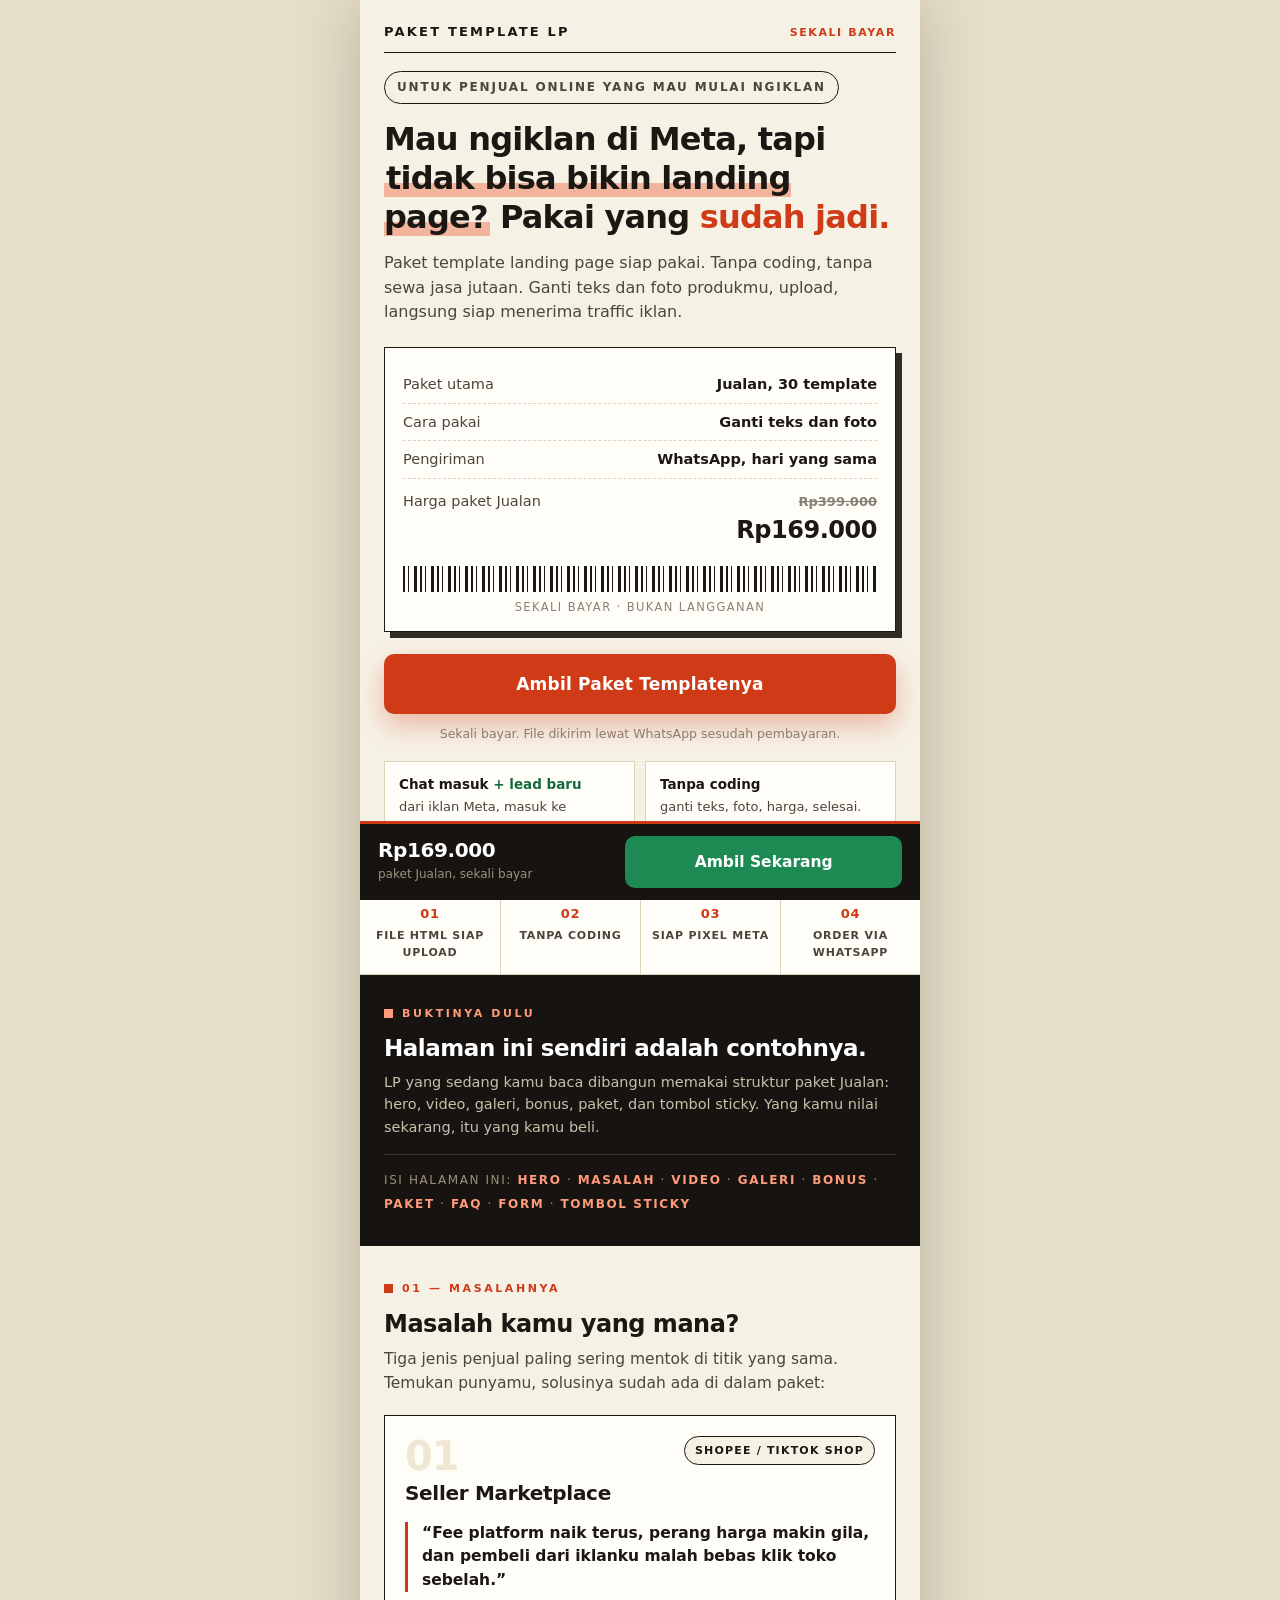
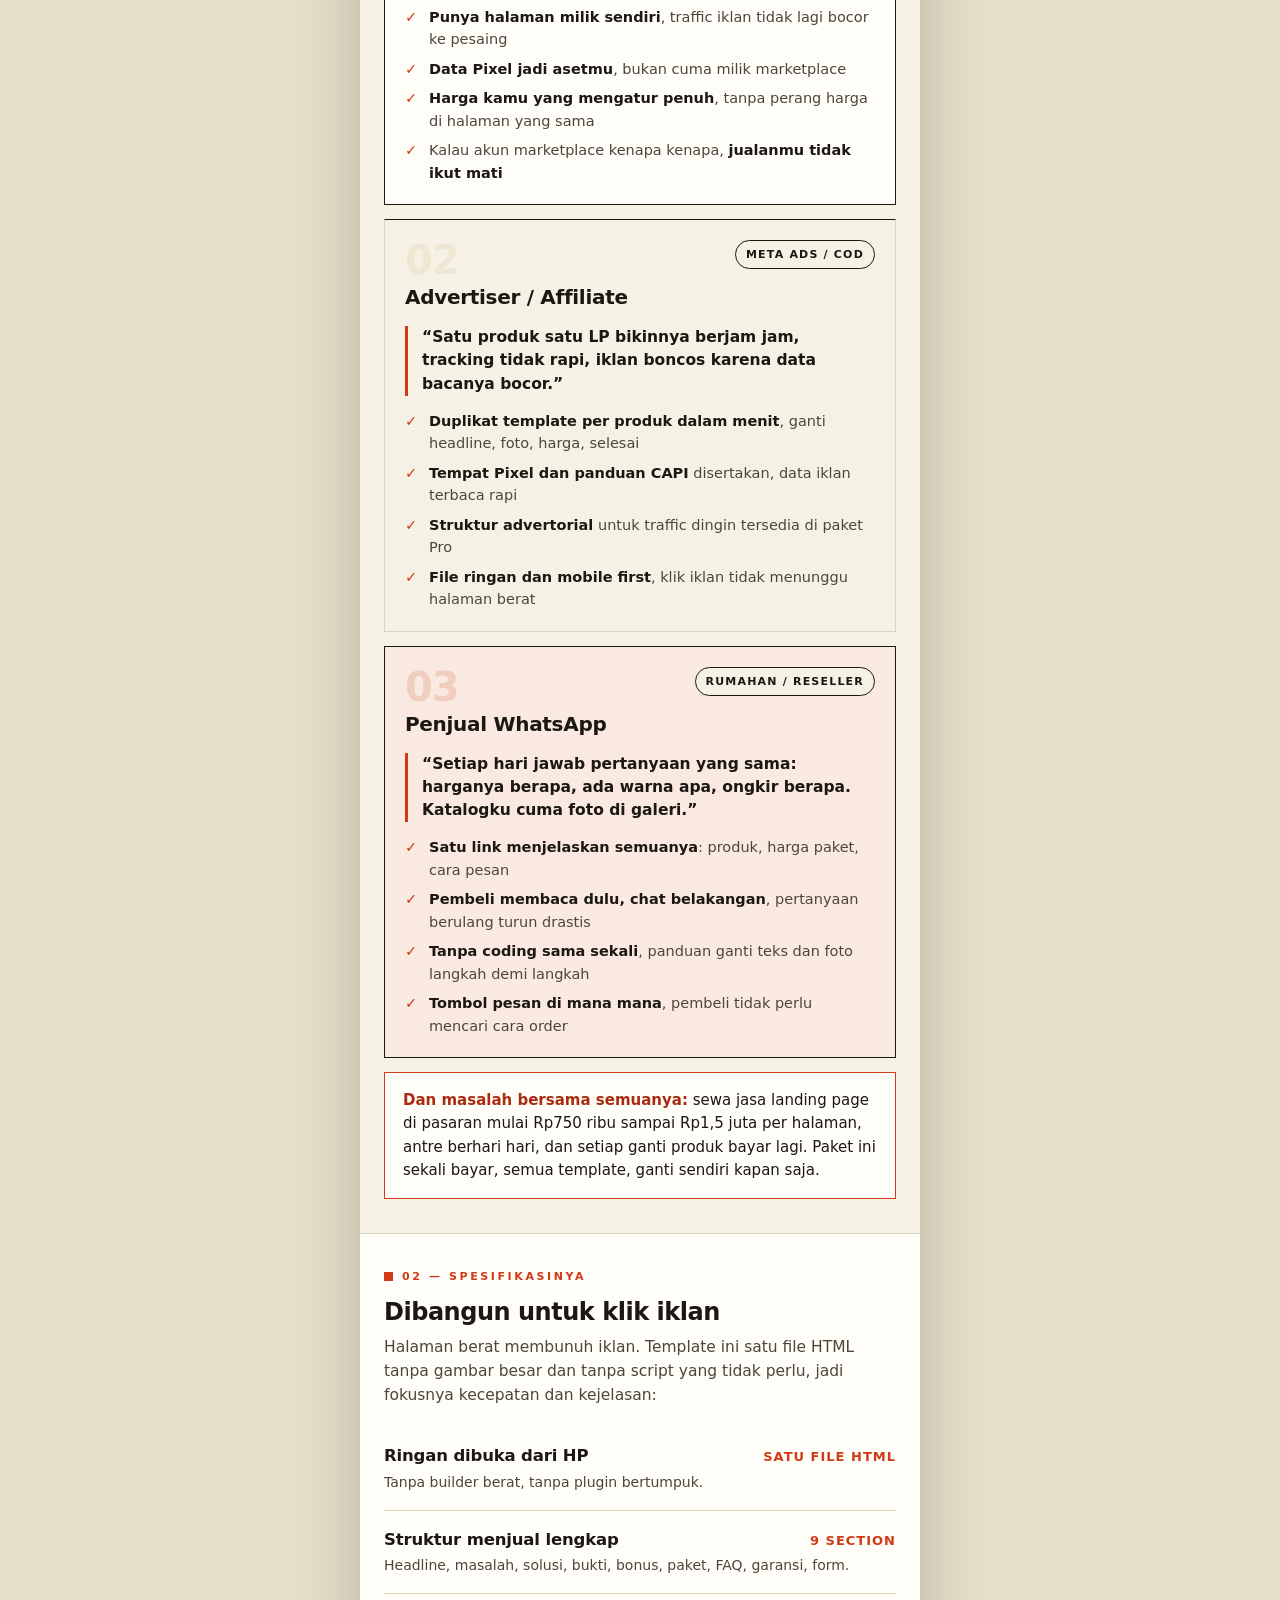
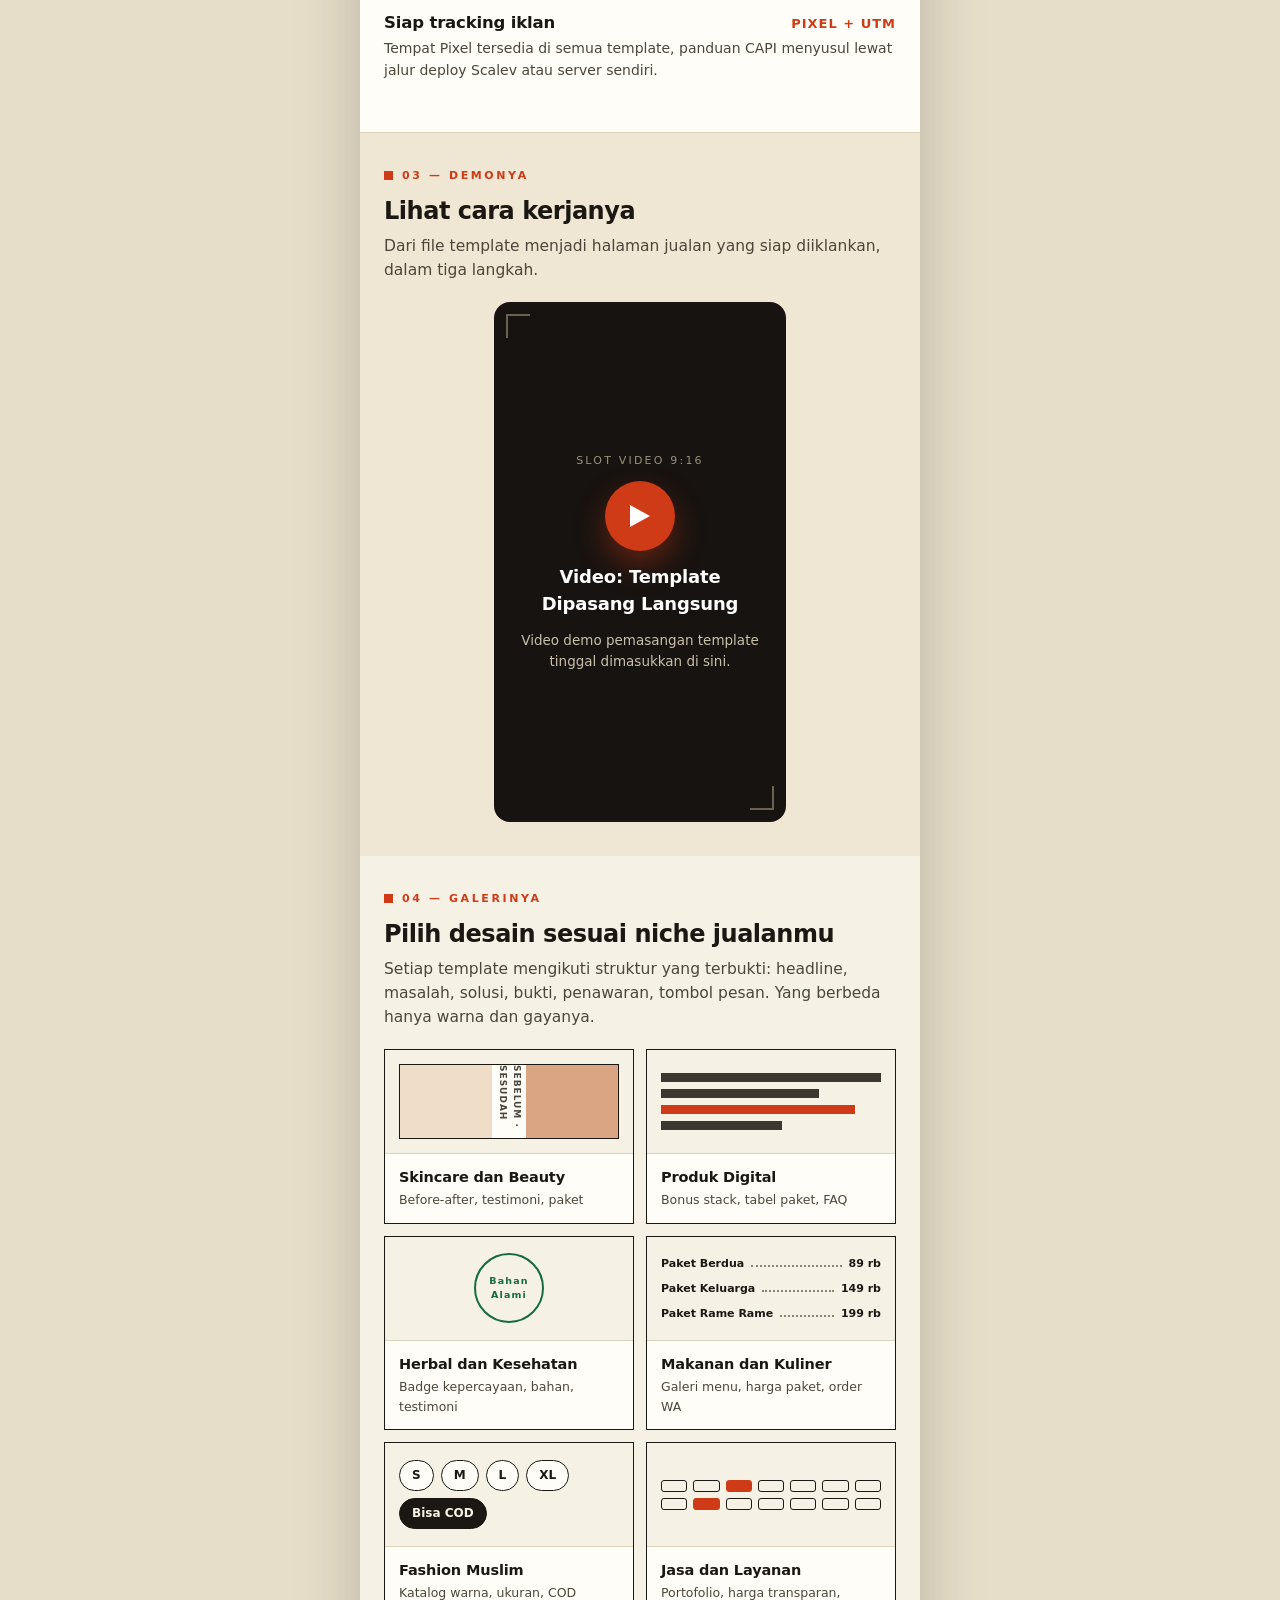
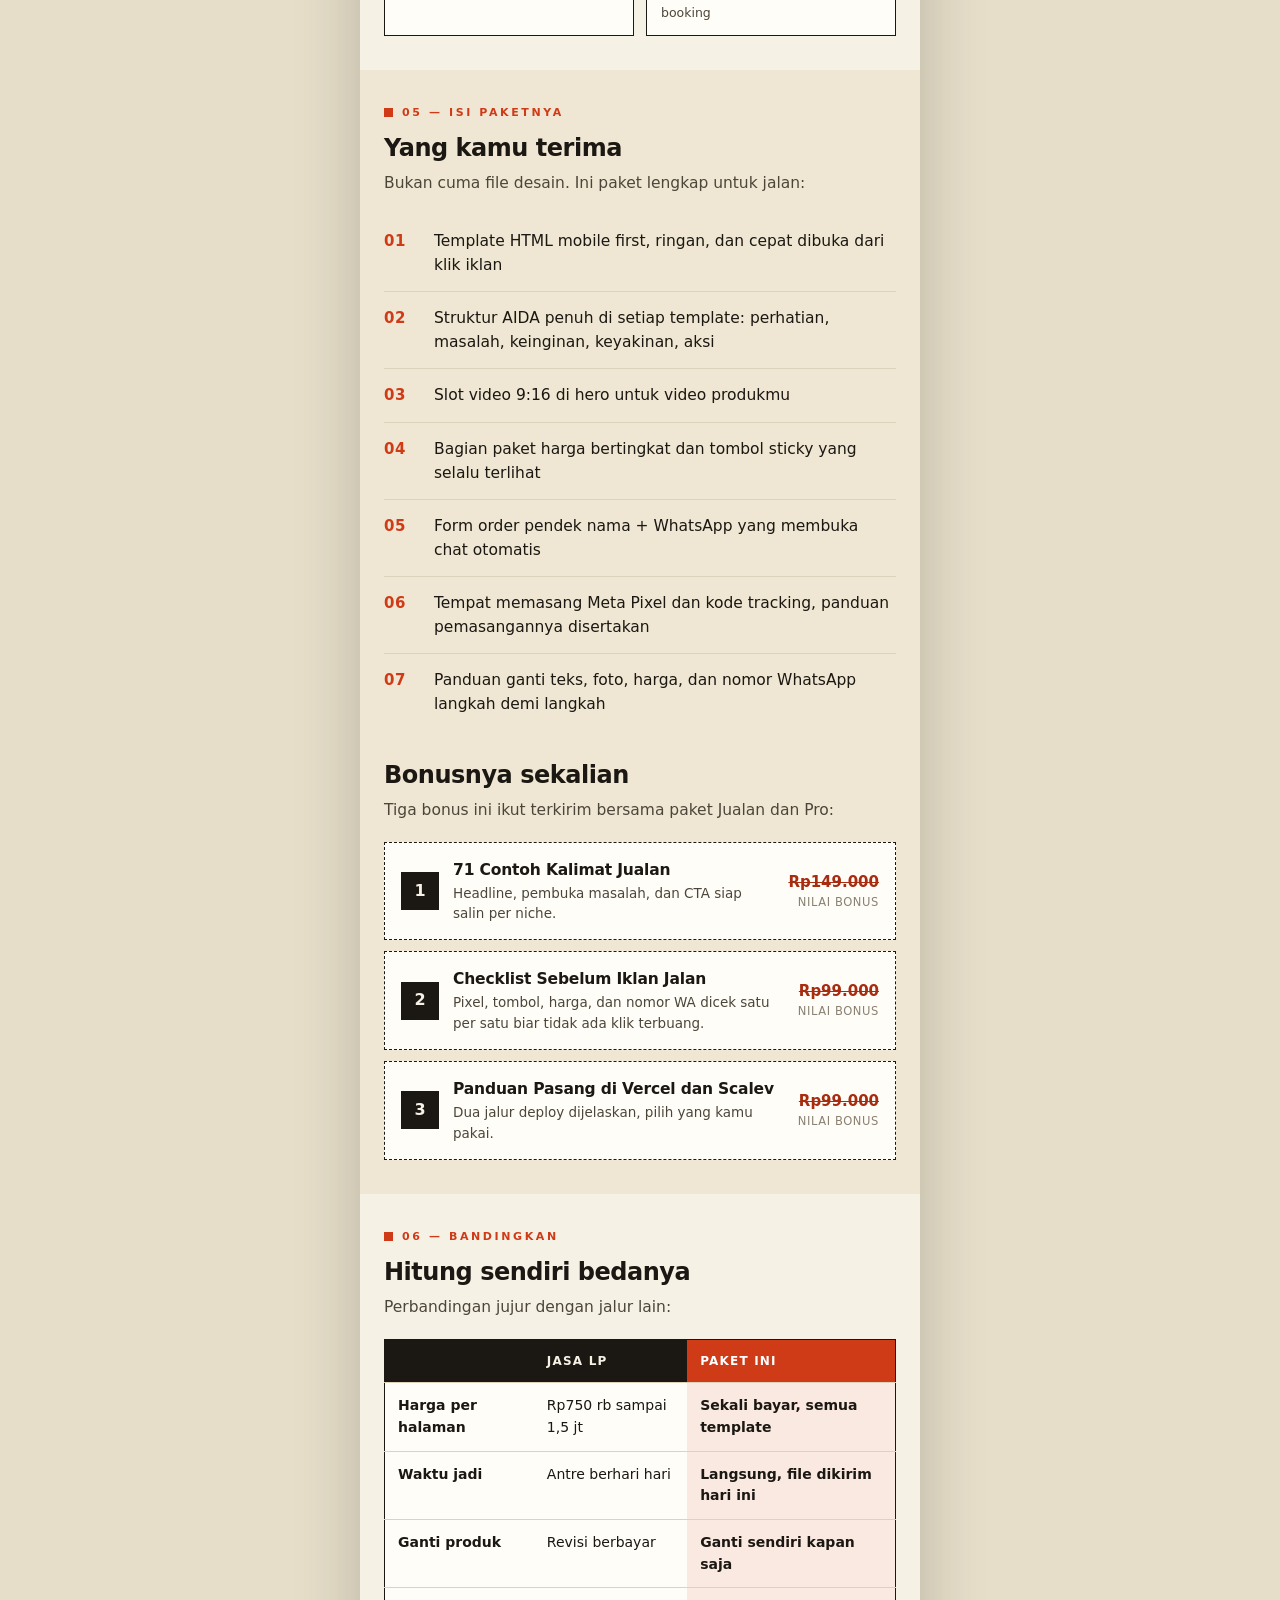
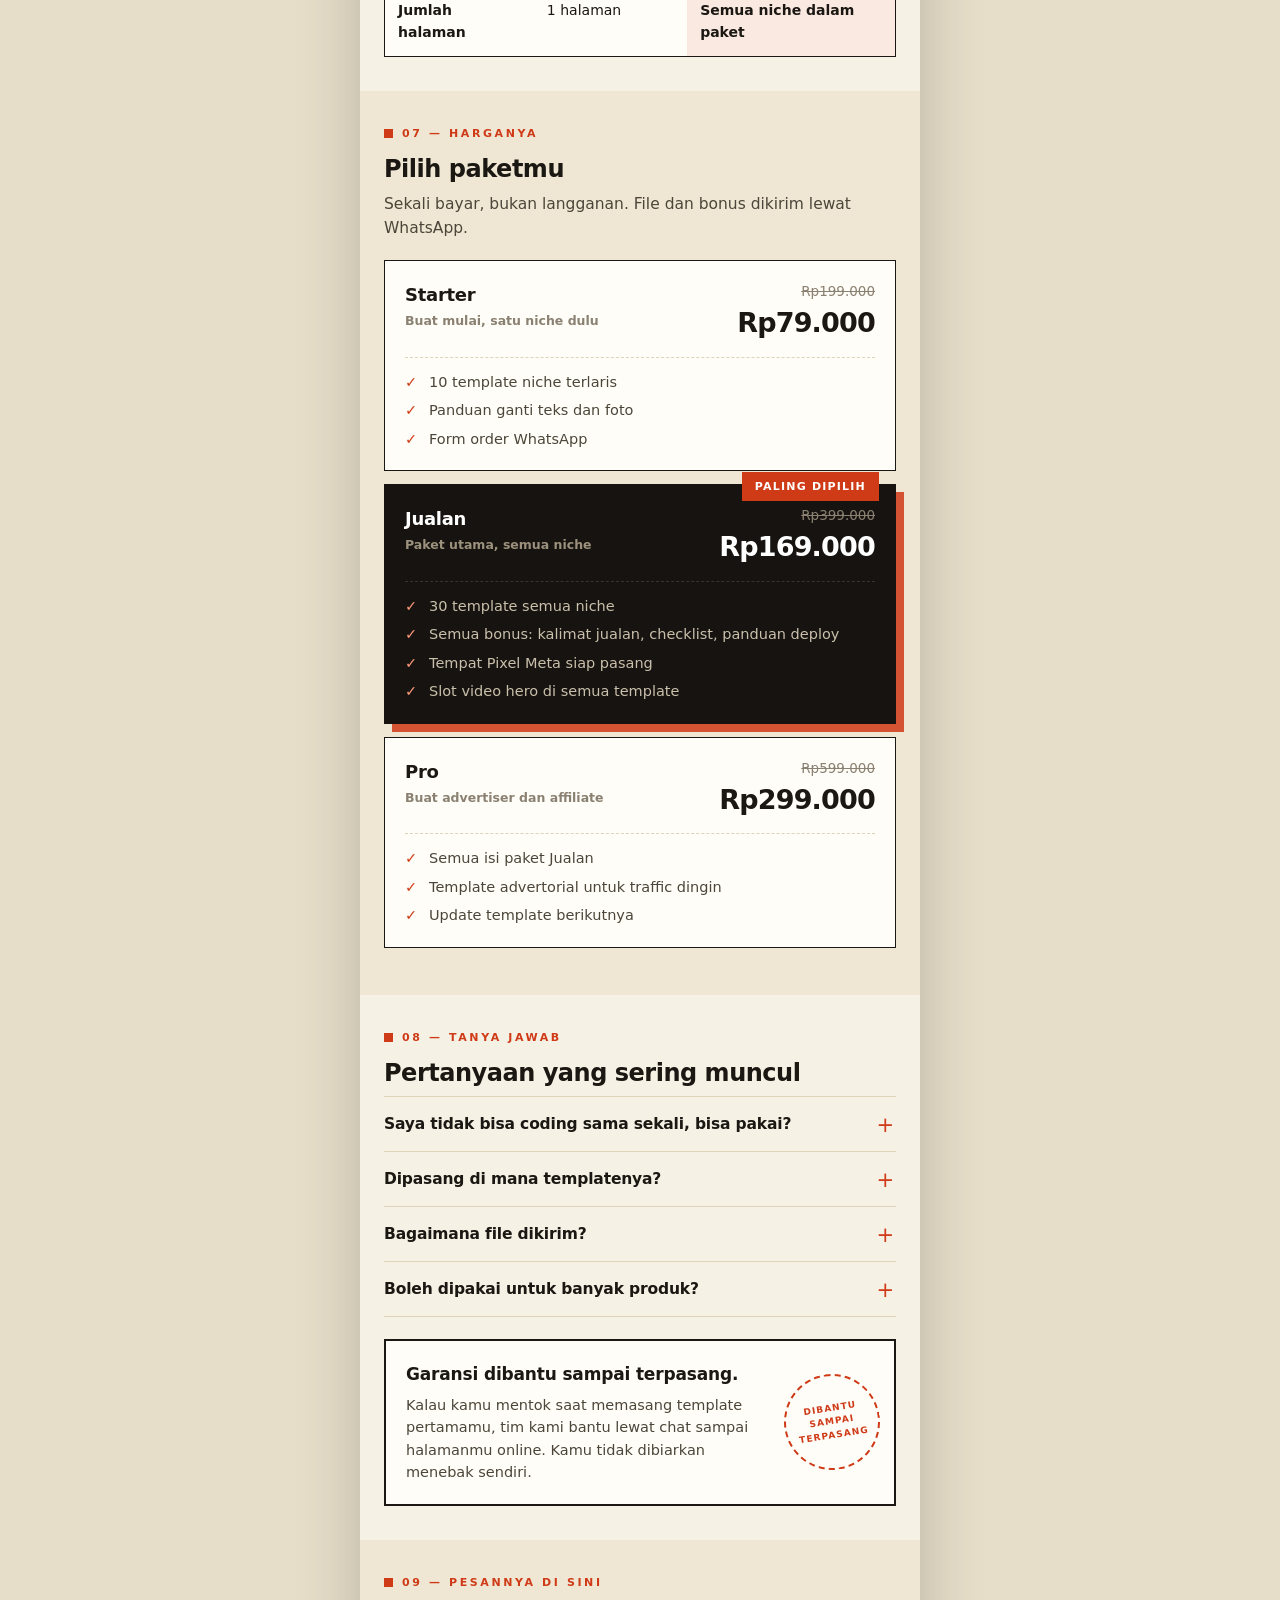
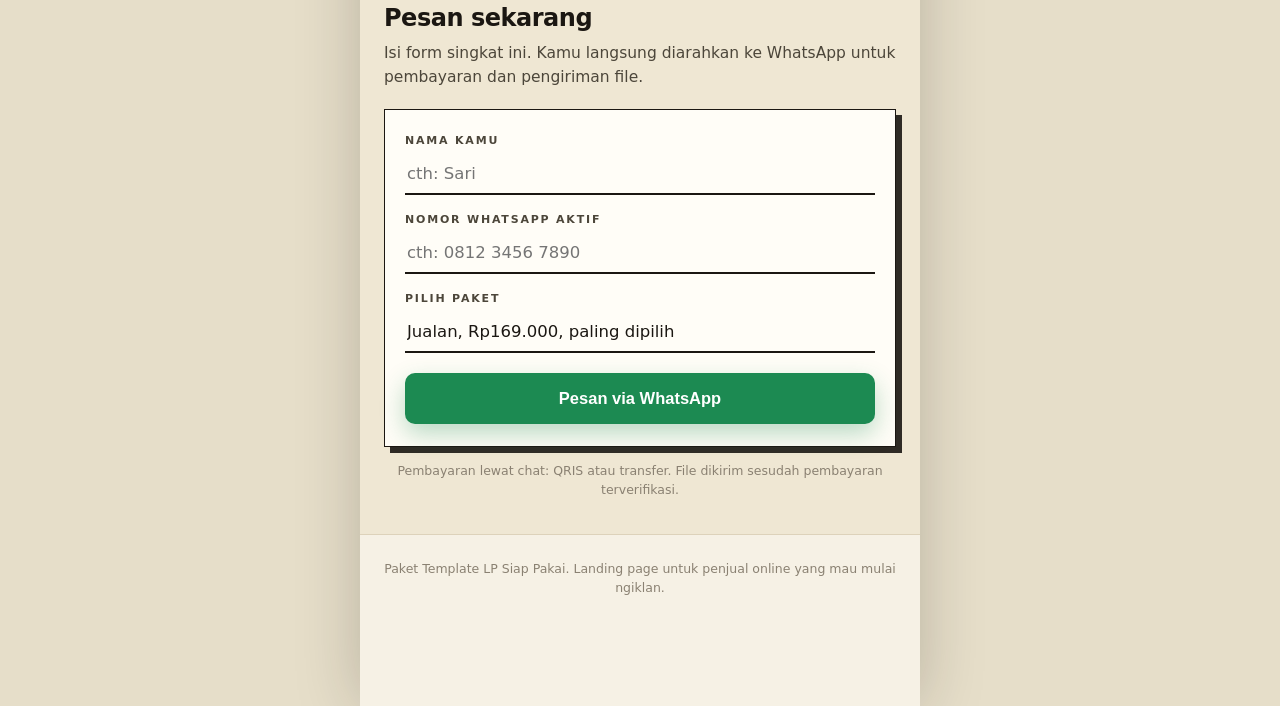
==== commit d27b67f6: "Ganti LP live ke desain Sosmed (kertas dan tinta) sesuai pilihan Master" ====
--- a/index.html
+++ b/index.html
@@ -1,345 +1,468 @@
-<!doctype html>
-<html lang="id" data-type="product" data-radius="soft" data-buttons="block" data-motion>
+<!DOCTYPE html>
+<html lang="id">
 <head>
-<meta charset="utf-8">
-<meta name="viewport" content="width=device-width, initial-scale=1, viewport-fit=cover">
-<title>LembarJualan: template landing page untuk penjual online</title>
-<meta name="description" content="Paket file template landing page siap pakai untuk penjual online Indonesia. Ganti teks, foto, dan harga sendiri, bayar sekali, dibantu sampai terpasang.">
-<meta property="og:type" content="website">
-<meta property="og:title" content="LembarJualan: template landing page untuk penjual online">
-<meta property="og:description" content="File template jadi untuk halaman jualanmu sendiri. Sekali bayar mulai Rp79.000, tanpa langganan.">
-<meta property="og:image" content="share.jpg">
-<meta name="twitter:card" content="summary_large_image">
-<link rel="icon" href="favicon.svg" type="image/svg+xml">
-<meta name="theme-color" content="#c3d7e5">
-<!-- <link rel="canonical" href="https://domain-klien/"> -->
-<meta name="site-kind" content="other">
-<meta name="page-type" content="product">
-<link rel="stylesheet" href="assets/fonts/hanken.css">
-<link rel="stylesheet" href="assets/system.css">
-<link rel="stylesheet" href="assets/ui/cards.css">
-<link rel="stylesheet" href="assets/motion/motion.css">
-<link rel="stylesheet" href="assets/backgrounds/backgrounds.css">
-<link rel="stylesheet" href="assets/layout/layout.css">
-<link rel="stylesheet" href="assets/icons/icon.css">
+<meta charset="UTF-8">
+<meta name="viewport" content="width=device-width, initial-scale=1.0">
+<title>Mau Ngiklan Tapi Tidak Bisa Bikin Landing Page? Pakai Template Siap Pakai Ini</title>
+<meta name="description" content="Paket template landing page siap pakai untuk penjual online. Tanpa coding, tinggal ganti teks dan foto, siap untuk iklan Meta. Sekali bayar, kirim lewat WhatsApp.">
 <style>
-:root {
-  --p-bg: #c3d7e5; --p-surface: #d0e0eb; --p-ink: #141414; --p-muted: #4a5068;
-  --p-accent: #0f5257; --p-accent-ink: #ffffff; --p-action: #0f5257; --p-action-ink: #ffffff;
-  --p-inv-bg: #141414; --p-inv-surface: #1e1f20; --p-inv-ink: #c3d7e5; --p-inv-muted: #808b94;
-  --p-inv-accent: #c3d7e5; --p-inv-accent-ink: #141414; --p-inv-action: #c3d7e5; --p-inv-action-ink: #141414;
-  --font-display: "Hanken Grotesk", system-ui, sans-serif;
-  --font-text: "Hanken Grotesk", system-ui, sans-serif;
-  --display-weight: 400;
-  --display-tracking: -0.03em;
-  --display-tracking-xl: -0.038em;
-}
-</style>
-<link rel="stylesheet" href="assets/ui/base.css">
-<script>document.documentElement.classList.add('m-enter');setTimeout(()=>document.documentElement.classList.add('m-enter-done'),700)</script>
-<script src="assets/backgrounds/backgrounds.js"></script>
-<script>document.documentElement.classList.add('mo-js');setTimeout(()=>document.documentElement.classList.add('mo-safe'),2500)</script>
-<link rel="modulepreload" href="assets/moments/moments.js">
-<link rel="modulepreload" href="assets/moments/lib.js">
-<link rel="modulepreload" href="assets/moments/word-highlight/moment.js">
-<style>
-  #template .panel { --p-h: 288px; }
-  #template .section-head, #harga .section-head { margin-bottom: 24px; }
-  #harga .plan__list { margin-top: 16px; padding-top: 14px; gap: 8px; }
-  #tanya .faq__item { padding-top: 18px; padding-bottom: 18px; }
-  #tanya .section-head { margin-bottom: 24px; }
-  @media (max-width: 639px) {
-    .hero--product { --padt: 56px; --padb: 36px; }
-    .hero--product .hero__stage { aspect-ratio: 5 / 4; margin-top: 24px; }
-    .actionbar { box-sizing: border-box; }
-    .footer__legal { flex-direction: column; align-items: flex-start; gap: 6px; }
+  :root{
+    --paper:#f6f1e5; --paper2:#efe7d3; --card:#fffdf7; --ink:#1b1712; --ink2:#4c463a; --faint:#8a8172;
+    --line:#ddd2ba; --red:#cf3a17; --red-dk:#a82c10; --wash:#f9e9e1; --green:#1c8a52; --green-dk:#136b3e;
+    --dark:#171310; --darkline:#3a332a;
   }
-  #harga .plan .panel { --p-h: 130px; margin-bottom: 16px; }
-  #harga .plan { padding: 20px; }
-  #harga .plan__price { font-size: 32px; }
-  #harga .plan__btn { margin-top: 16px; }
-  #template .panel img, #isi .frame__img, #harga .plan .panel img { width: 100%; height: 100%; object-fit: cover; object-position: top; }
-  @media (max-width: 639px) { #template .panel { --p-h: 340px; } }
+  *{margin:0;padding:0;box-sizing:border-box}
+  html{scroll-behavior:smooth}
+  body{font-family:"Avenir Next","Segoe UI",system-ui,-apple-system,sans-serif;color:var(--ink);background:#e6dec9;line-height:1.55;-webkit-font-smoothing:antialiased}
+  .wrap{max-width:560px;margin:0 auto;background:var(--paper);min-height:100vh;box-shadow:0 0 60px rgba(27,23,18,.22)}
+  section{padding:34px 24px}
+  .kick{font-size:11px;letter-spacing:2.6px;font-weight:800;color:var(--red);text-transform:uppercase;display:flex;align-items:center;gap:9px;margin-bottom:12px}
+  .kick:before{content:"";width:9px;height:9px;background:var(--red);flex:0 0 9px}
+  .kick.putih{color:#ff9a7a}.kick.putih:before{background:#ff9a7a}
+  h2{font-size:24px;line-height:1.25;letter-spacing:-.02em;font-weight:850;margin-bottom:8px}
+  p{font-size:15.5px;color:var(--ink2)}
+  .sub{margin-bottom:20px}
+  .rule{border:none;border-top:1px solid var(--line)}
+
+  /* HERO */
+  .hero{padding:22px 24px 36px;border-bottom:3px double var(--ink)}
+  .mast{display:flex;justify-content:space-between;align-items:baseline;border-bottom:1px solid var(--ink);padding-bottom:10px}
+  .mast b{font-size:13px;letter-spacing:2.2px;font-weight:850}
+  .mast span{font-size:11px;letter-spacing:1.6px;color:var(--red);font-weight:800}
+  .hero .untuk{display:inline-block;margin-top:18px;font-size:12px;font-weight:800;letter-spacing:1.8px;text-transform:uppercase;color:var(--ink2);border:1px solid var(--ink);padding:6px 12px;border-radius:999px}
+  .hero h1{font-size:32px;line-height:1.22;letter-spacing:-.025em;font-weight:900;margin-top:16px}
+  .hero h1 .tandai{background-image:linear-gradient(180deg,transparent 62%,#f3b49e 62%);padding:0 2px}
+  .hero h1 .merah{color:var(--red)}
+  .hero>p{margin-top:14px;font-size:16px}
+  .struk{background:var(--card);border:1.5px solid var(--ink);margin-top:22px;padding:18px 18px 14px;box-shadow:6px 6px 0 rgba(27,23,18,.9)}
+  .struk .baris{display:flex;justify-content:space-between;gap:14px;font-size:14.5px;padding:7px 0;border-bottom:1px dashed var(--line)}
+  .struk .baris span{color:var(--ink2)}
+  .struk .baris b{font-weight:800;text-align:right}
+  .struk .baris.total{border-bottom:none;padding-top:11px;align-items:baseline}
+  .struk .baris.total b{font-size:24px;letter-spacing:-.02em}
+  .struk .baris.total b s{display:block;font-size:13px;color:var(--faint);font-weight:600;letter-spacing:0}
+  .struk .kode{height:26px;margin-top:10px;background:repeating-linear-gradient(90deg,var(--ink) 0 2px,transparent 2px 5px,var(--ink) 5px 6px,transparent 6px 11px,var(--ink) 11px 14px,transparent 14px 17px)}
+  .struk small{display:block;text-align:center;color:var(--faint);font-size:11.5px;letter-spacing:1.4px;margin-top:7px;text-transform:uppercase}
+  .hero-cta{display:block;text-align:center;background:var(--red);color:#fff;font-weight:900;font-size:17px;letter-spacing:.2px;padding:17px;border-radius:10px;text-decoration:none;margin-top:22px;box-shadow:0 12px 26px rgba(207,58,23,.30)}
+  .hero-cta:active{background:var(--red-dk)}
+  .hero small.bawah{display:block;text-align:center;color:var(--faint);margin-top:10px;font-size:12.5px}
+  .catatan{display:grid;grid-template-columns:1fr 1fr;gap:10px;margin-top:18px}
+  .catatan div{border:1px solid var(--line);background:var(--card);padding:12px 14px;font-size:13px;color:var(--ink2)}
+  .catatan b{display:block;color:var(--ink);font-size:13.5px;margin-bottom:2px}
+  .catatan .naik{color:var(--green-dk);font-weight:850}
+
+  /* Bar kepercayaan */
+  .trust{display:grid;grid-template-columns:repeat(4,1fr);border-bottom:1px solid var(--line);background:var(--card)}
+  .trust div{padding:14px 8px 13px;text-align:center;font-size:11px;letter-spacing:.8px;font-weight:800;text-transform:uppercase;color:var(--ink2);border-left:1px solid var(--line)}
+  .trust div:first-child{border-left:none}
+  .trust i{display:block;font-style:normal;color:var(--red);font-size:13px;margin-bottom:3px}
+
+  /* Banner bukti */
+  .bukti{background:var(--dark);color:#f3ecdc;padding:30px 24px}
+  .bukti h2{color:#fff;font-size:23px}
+  .bukti p{color:#c9c0ab;font-size:14.5px}
+  .bukti .isi-halaman{margin-top:16px;border-top:1px solid var(--darkline);padding-top:13px;font-size:12px;letter-spacing:1.6px;text-transform:uppercase;color:#9b917c;line-height:2}
+  .bukti .isi-halaman b{color:#ff9a7a;font-weight:800}
+
+  /* Persona */
+  .persona{display:grid;gap:14px}
+  .kartu-p{border:1.5px solid var(--ink);background:var(--card);padding:20px}
+  .kartu-p.pol{background:transparent;border:1px solid var(--line);border-top:1.5px solid var(--ink)}
+  .kartu-p.cuci{background:var(--wash);border:1.5px solid var(--ink)}
+  .kartu-p .atas{display:flex;justify-content:space-between;align-items:flex-start;gap:10px}
+  .kartu-p .no{font-size:40px;font-weight:900;letter-spacing:-.03em;color:var(--paper2);line-height:1}
+  .kartu-p.cuci .no{color:#f0cdbd}
+  .kartu-p .plat{font-size:11px;font-weight:800;letter-spacing:1.2px;text-transform:uppercase;border:1px solid var(--ink);padding:5px 10px;border-radius:999px;white-space:nowrap;background:var(--paper)}
+  .kartu-p h3{font-size:20px;font-weight:850;letter-spacing:-.015em;margin-top:2px}
+  .kartu-p blockquote{margin:13px 0 14px;padding-left:14px;border-left:3px solid var(--red);font-size:15.5px;font-weight:600;line-height:1.5;color:var(--ink)}
+  .kartu-p ul{list-style:none;display:grid;gap:7px}
+  .kartu-p ul li{font-size:14.5px;color:var(--ink2);padding-left:24px;position:relative}
+  .kartu-p ul li:before{content:"✓";position:absolute;left:0;top:0;color:var(--red);font-weight:900}
+  .kartu-p ul li b{color:var(--ink)}
+  .bersama{margin-top:14px;border:1.5px solid var(--red);background:var(--card);padding:16px 18px;font-size:15px}
+  .bersama b{color:var(--red-dk)}
+
+  /* Spesifikasi */
+  .spek{background:var(--card);border-top:1px solid var(--line);border-bottom:1px solid var(--line)}
+  .spek .baris{padding:16px 0;border-bottom:1px solid var(--line)}
+  .spek .baris:last-child{border-bottom:none}
+  .spek .baris .kepala{display:flex;justify-content:space-between;align-items:baseline;gap:12px}
+  .spek .baris b{font-size:16.5px;font-weight:850;letter-spacing:-.01em}
+  .spek .baris .nilai{font-size:13px;font-weight:800;letter-spacing:1px;text-transform:uppercase;color:var(--red);white-space:nowrap}
+  .spek .baris p{font-size:14px;margin-top:3px}
+
+  /* Video */
+  .latar2{background:var(--paper2)}
+  .video-slot{background:var(--dark);border-radius:16px;position:relative;aspect-ratio:9/16;max-height:520px;margin:0 auto;overflow:hidden}
+  .video-slot:before,.video-slot:after{content:"";position:absolute;width:22px;height:22px;border:2px solid #6b6151}
+  .video-slot:before{top:12px;left:12px;border-right:none;border-bottom:none}
+  .video-slot:after{bottom:12px;right:12px;border-left:none;border-top:none}
+  .video-kosong{position:absolute;inset:0;display:flex;flex-direction:column;align-items:center;justify-content:center;color:#c9c0ab;text-align:center;padding:26px;gap:12px}
+  .video-kosong .play{width:70px;height:70px;border-radius:50%;background:var(--red);display:flex;align-items:center;justify-content:center;box-shadow:0 14px 30px rgba(207,58,23,.4)}
+  .video-kosong b{color:#fff;font-size:18px;letter-spacing:-.01em}
+  .video-kosong span{font-size:13.5px;max-width:250px}
+  .video-kosong .slot-label{font-size:11px;letter-spacing:2.2px;text-transform:uppercase;color:#9b917c}
+
+  /* Galeri niche */
+  .galeri{display:grid;grid-template-columns:1fr 1fr;gap:12px}
+  .tpl{border:1.5px solid var(--ink);background:var(--card);overflow:hidden}
+  .tpl .motif{height:104px;border-bottom:1px solid var(--line);position:relative;padding:14px;background:var(--paper)}
+  .tpl .nama{padding:12px 14px 13px;font-weight:850;font-size:14.5px;letter-spacing:-.01em}
+  .tpl .nama span{display:block;font-weight:500;color:var(--ink2);font-size:12.5px;margin-top:2px;letter-spacing:0}
+  .m-split{display:flex;gap:0;height:100%;border:1px solid var(--ink)}
+  .m-split div{flex:1}
+  .m-split .a{background:#f0ddc8}.m-split .b{background:#d9a583}
+  .m-split .tengah{flex:0 0 34px;background:var(--card);display:flex;align-items:center;justify-content:center;font-size:9px;font-weight:800;letter-spacing:1px;writing-mode:vertical-rl;color:var(--ink2)}
+  .m-rows{display:grid;gap:7px;height:100%;align-content:center}
+  .m-rows i{display:block;height:9px;background:var(--ink);opacity:.85}
+  .m-rows i:nth-child(2){width:72%}.m-rows i:nth-child(3){width:88%;background:var(--red);opacity:1}.m-rows i:nth-child(4){width:55%}
+  .m-herbal{display:flex;align-items:center;justify-content:center;height:100%}
+  .m-herbal .lingkar{width:70px;height:70px;border:2px solid var(--green-dk);border-radius:50%;display:flex;align-items:center;justify-content:center;font-size:9.5px;font-weight:800;letter-spacing:1.2px;color:var(--green-dk);text-align:center;padding:8px}
+  .m-menu{display:grid;gap:8px;height:100%;align-content:center}
+  .m-menu .r{display:flex;align-items:baseline;gap:7px;font-size:11px;font-weight:700}
+  .m-menu .r .titik{flex:1;border-bottom:2px dotted var(--faint)}
+  .m-menu .r .harga{font-weight:850}
+  .m-chips{display:flex;flex-wrap:wrap;gap:7px;align-content:center;height:100%}
+  .m-chips span{border:1.5px solid var(--ink);border-radius:999px;padding:5px 12px;font-size:12px;font-weight:800;background:var(--card)}
+  .m-chips span.cod{background:var(--ink);color:var(--paper)}
+  .m-kalender{display:grid;grid-template-columns:repeat(7,1fr);gap:6px;height:100%;align-content:center}
+  .m-kalender i{height:12px;border:1.5px solid var(--ink);border-radius:3px}
+  .m-kalender i.isi{background:var(--red);border-color:var(--red)}
+
+  /* Isi paket */
+  .isi-paket{list-style:none;counter-reset:ip}
+  .isi-paket li{counter-increment:ip;display:flex;gap:16px;padding:14px 0;border-bottom:1px solid var(--line);font-size:15.5px;align-items:baseline}
+  .isi-paket li:last-child{border-bottom:none}
+  .isi-paket li:before{content:counter(ip,decimal-leading-zero);font-weight:900;color:var(--red);font-size:15px;letter-spacing:.5px;flex:0 0 34px}
+  .bonus{display:grid;gap:11px;margin-top:4px}
+  .bonus>div{display:flex;gap:14px;background:var(--card);border:1.5px dashed var(--ink);padding:15px 16px;align-items:center}
+  .bonus .no{flex:0 0 38px;height:38px;background:var(--ink);color:var(--paper);font-weight:900;display:flex;align-items:center;justify-content:center;font-size:16px}
+  .bonus b{font-size:15.5px;letter-spacing:-.01em}
+  .bonus p{font-size:13.5px}
+  .bonus .nilai{margin-left:auto;text-align:right;font-size:11.5px;color:var(--faint);white-space:nowrap;text-transform:uppercase;letter-spacing:.6px}
+  .bonus .nilai b{display:block;color:var(--red-dk);font-size:15px;text-decoration:line-through;letter-spacing:0;text-transform:none}
+
+  /* Tabel banding */
+  table{width:100%;border-collapse:collapse;font-size:14px;background:var(--card);border:1.5px solid var(--ink)}
+  th,td{padding:12px 13px;text-align:left;border-bottom:1px solid var(--line);vertical-align:top}
+  tr:last-child td{border-bottom:none}
+  th{background:var(--ink);color:var(--paper);font-size:12px;letter-spacing:1.2px;text-transform:uppercase}
+  th.kita{background:var(--red);color:#fff}
+  td.kita{background:var(--wash);font-weight:750;color:var(--ink)}
+  td:first-child{font-weight:700}
+
+  /* Harga */
+  .paket{border:1.5px solid var(--ink);background:var(--card);padding:20px;margin-bottom:13px;position:relative}
+  .paket .tag{position:absolute;top:-13px;right:16px;background:var(--red);color:#fff;font-size:11px;font-weight:900;padding:6px 13px;letter-spacing:1.2px}
+  .paket .kepala-p{display:flex;justify-content:space-between;align-items:flex-start;gap:12px}
+  .paket b.nama{font-size:18px;font-weight:850;letter-spacing:-.015em}
+  .paket .untuk-siapa{display:block;font-size:12.5px;color:var(--faint);font-weight:600;margin-top:2px}
+  .paket .ph{text-align:right}
+  .paket .ph s{color:var(--faint);font-size:13.5px;display:block}
+  .paket .ph b{font-size:27px;font-weight:900;letter-spacing:-.03em}
+  .paket ul{list-style:none;display:grid;gap:6px;font-size:14.5px;color:var(--ink2);margin-top:13px;padding-top:13px;border-top:1px dashed var(--line)}
+  .paket ul li{padding-left:24px;position:relative}
+  .paket ul li:before{content:"✓";position:absolute;left:0;color:var(--red);font-weight:900}
+  .paket.gelap{background:var(--dark);color:#f3ecdc;border-color:var(--dark);box-shadow:8px 8px 0 rgba(207,58,23,.85)}
+  .paket.gelap b.nama{color:#fff}
+  .paket.gelap .ph b{color:#fff}
+  .paket.gelap ul{color:#c9c0ab;border-top-color:var(--darkline)}
+  .paket.gelap ul li:before{color:#ff9a7a}
+  .paket.gelap .untuk-siapa{color:#9b917c}
+
+  /* FAQ + garansi */
+  details{border-bottom:1px solid var(--line)}
+  details:first-of-type{border-top:1px solid var(--line)}
+  summary{font-weight:800;font-size:15.5px;cursor:pointer;padding:15px 26px 15px 0;position:relative;list-style:none;letter-spacing:-.01em}
+  summary::-webkit-details-marker{display:none}
+  summary:after{content:"+";position:absolute;right:2px;top:12px;font-size:21px;font-weight:400;color:var(--red)}
+  details[open ] summary:after{content:"–"}
+  details p{padding:0 0 16px;font-size:14.5px}
+  .jaminan{margin-top:22px;background:var(--card);border:2px solid var(--ink);padding:20px;position:relative;overflow:hidden}
+  .jaminan b{font-size:17px;letter-spacing:-.01em}
+  .jaminan p{margin-top:6px;font-size:14.5px;max-width:78%}
+  .stempel{position:absolute;right:14px;top:50%;transform:translateY(-50%) rotate(-9deg);width:96px;height:96px;border:2.5px dashed var(--red);border-radius:50%;display:flex;align-items:center;justify-content:center;text-align:center;font-size:9px;font-weight:900;letter-spacing:1.1px;color:var(--red);padding:10px;line-height:1.5;text-transform:uppercase}
+
+  /* Form */
+  .formbungkus{background:var(--card);border:1.5px solid var(--ink);padding:22px 20px;box-shadow:6px 6px 0 rgba(27,23,18,.9)}
+  form.pesan{display:grid;gap:16px}
+  form.pesan label{display:block}
+  form.pesan label span{display:block;font-size:11px;font-weight:800;letter-spacing:1.8px;text-transform:uppercase;color:var(--ink2);margin-bottom:5px}
+  form.pesan input,form.pesan select{width:100%;border:none;border-bottom:2px solid var(--ink);background:transparent;padding:10px 2px;font-size:16.5px;font-family:inherit;color:var(--ink);border-radius:0;-webkit-appearance:none;appearance:none}
+  form.pesan input:focus,form.pesan select:focus{outline:none;border-bottom-color:var(--red)}
+  form.pesan button{background:var(--green);color:#fff;border:none;font-weight:900;font-size:16.5px;padding:16px;border-radius:10px;cursor:pointer;margin-top:4px;box-shadow:0 10px 24px rgba(28,138,82,.3)}
+  form.pesan button:active{background:var(--green-dk)}
+  .formnote{font-size:12.5px;margin-top:14px;text-align:center;color:var(--faint)}
+
+  .sticky{position:sticky;bottom:0;background:var(--dark);padding:12px 18px calc(12px + env(safe-area-inset-bottom));display:flex;align-items:center;gap:14px;border-top:3px solid var(--red)}
+  .sticky .info{flex:1}
+  .sticky .info b{color:#fff;font-size:20px;display:block;line-height:1.1;letter-spacing:-.02em}
+  .sticky .info span{font-size:12px;color:#9b917c}
+  .sticky a{flex:1.1;background:var(--green);color:#fff;text-align:center;font-weight:900;padding:14px 10px;border-radius:10px;text-decoration:none;font-size:15.5px}
+  footer{padding:24px 22px 30px;text-align:center;font-size:12.5px;color:var(--faint);border-top:1px solid var(--line)}
+  @keyframes naik{from{opacity:0;transform:translateY(14px)}to{opacity:1;transform:translateY(0)}}
+  .hero h1,.hero>p,.struk,.hero-cta{animation:naik .6s ease both}
+  .hero>p{animation-delay:.1s}.struk{animation-delay:.18s}.hero-cta{animation-delay:.26s}
 </style>
 </head>
 <body>
-<!-- type: product
-     deal: hero product, nav nav-split, close close-type, footer footer-columns, rhythm brand-band, buttons block, mark stack, grounds none
-     palette swap-pastels: cool putty ground and teal accent, the colours of a printed price label and a chat button, familiar to Indonesian online sellers
-     moments: word-highlight in #milikmu
-     Voice: plain-seller (direct, factual, prices first); "kamu" for the buyer, the product as subject; short sentences; no virtue words, no jokes in prices or FAQ. -->
-
-<header class="nav nav--split">
-  <div class="wrap nav__bar">
-    <a class="skip-link" href="#top">Lewati ke isi</a>
-    <a class="nav__logo" href="#top"><span class="mark" data-mark="stack" aria-hidden="true"></span>LembarJualan</a>
-    <nav class="nav__links" aria-label="Utama">
-      <div class="nav__item"><a class="nav__link" href="#template">Template</a></div>
-      <div class="nav__item"><a class="nav__link" href="#masalah">Masalah</a></div>
-      <div class="nav__item"><a class="nav__link" href="#isi">Isi</a></div>
-      <div class="nav__item"><a class="nav__link" href="#harga">Harga</a></div>
-      <div class="nav__item"><a class="nav__link" href="#tanya">Tanya</a></div>
-    </nav>
-    <div class="nav__actions">
-      <a class="btn btn--primary" href="#harga">Pesan via WhatsApp</a>
-    </div>
-    <button class="nav__toggle" type="button" aria-expanded="false" aria-label="Menu">
-      <svg width="18" height="18" viewBox="0 0 18 18" aria-hidden="true"><path d="M2 5h14M2 13h14" stroke="currentColor" stroke-width="1.6" stroke-linecap="round"/></svg>
-    </button>
+<div class="wrap">
+
+  <!-- ATTENTION -->
+  <div class="hero">
+    <div class="mast"><b>PAKET TEMPLATE LP</b><span>SEKALI BAYAR</span></div>
+    <span class="untuk">Untuk penjual online yang mau mulai ngiklan</span>
+    <h1>Mau ngiklan di Meta, tapi <span class="tandai">tidak bisa bikin landing page?</span> Pakai yang <span class="merah">sudah jadi.</span></h1>
+    <p>Paket template landing page siap pakai. Tanpa coding, tanpa sewa jasa jutaan. Ganti teks dan foto produkmu, upload, langsung siap menerima traffic iklan.</p>
+
+    <div class="struk">
+      <div class="baris"><span>Paket utama</span><b>Jualan, 30 template</b></div>
+      <div class="baris"><span>Cara pakai</span><b>Ganti teks dan foto</b></div>
+      <div class="baris"><span>Pengiriman</span><b>WhatsApp, hari yang sama</b></div>
+      <div class="baris total"><span>Harga paket Jualan</span><b><s>Rp399.000</s>Rp169.000</b></div>
+      <div class="kode"></div>
+      <small>Sekali bayar &middot; bukan langganan</small>
+    </div>
+
+    <a class="hero-cta" href="#pesan">Ambil Paket Templatenya</a>
+    <small class="bawah">Sekali bayar. File dikirim lewat WhatsApp sesudah pembayaran.</small>
+
+    <div class="catatan">
+      <div><b>Chat masuk <span class="naik">+ lead baru</span></b>dari iklan Meta, masuk ke WhatsApp kamu.</div>
+      <div><b>Tanpa coding</b>ganti teks, foto, harga, selesai.</div>
+    </div>
   </div>
-</header>
-
-<main id="top">
-  <section class="hero hero--product" data-enter aria-labelledby="hero-h">
-    <div class="wrap"><div class="hero-text hero__in">
-      <div class="hero__head">
-        <div>
-          <h1 id="hero-h">Landing page penjual online</h1>
-          <p class="hero__lead">File HTML jadi: ganti teks, foto, dan harga sendiri. Sekali bayar mulai Rp79.000, dibantu sampai terpasang.</p>
-        </div>
-        <div class="btn-row">
-          <a class="btn btn--primary" href="#harga">Pesan via WhatsApp</a>
-          <a class="btn btn--secondary" href="#template">Lihat templatenya</a>
-        </div>
+
+  <div class="trust">
+    <div><i>01</i>File HTML Siap Upload</div>
+    <div><i>02</i>Tanpa Coding</div>
+    <div><i>03</i>Siap Pixel Meta</div>
+    <div><i>04</i>Order via WhatsApp</div>
+  </div>
+
+  <div class="bukti">
+    <div class="kick putih">Buktinya dulu</div>
+    <h2>Halaman ini sendiri adalah contohnya.</h2>
+    <p>LP yang sedang kamu baca dibangun memakai struktur paket Jualan: hero, video, galeri, bonus, paket, dan tombol sticky. Yang kamu nilai sekarang, itu yang kamu beli.</p>
+    <div class="isi-halaman">Isi halaman ini: <b>Hero</b> &middot; <b>Masalah</b> &middot; <b>Video</b> &middot; <b>Galeri</b> &middot; <b>Bonus</b> &middot; <b>Paket</b> &middot; <b>FAQ</b> &middot; <b>Form</b> &middot; <b>Tombol sticky</b></div>
+  </div>
+
+  <!-- INTEREST -->
+  <section>
+    <div class="kick">01 &mdash; Masalahnya</div>
+    <h2>Masalah kamu yang mana?</h2>
+    <p class="sub">Tiga jenis penjual paling sering mentok di titik yang sama. Temukan punyamu, solusinya sudah ada di dalam paket:</p>
+    <div class="persona">
+      <article class="kartu-p">
+        <div class="atas"><span class="no">01</span><span class="plat">Shopee / TikTok Shop</span></div>
+        <h3>Seller Marketplace</h3>
+        <blockquote>&ldquo;Fee platform naik terus, perang harga makin gila, dan pembeli dari iklanku malah bebas klik toko sebelah.&rdquo;</blockquote>
+        <ul>
+          <li><b>Punya halaman milik sendiri</b>, traffic iklan tidak lagi bocor ke pesaing</li>
+          <li><b>Data Pixel jadi asetmu</b>, bukan cuma milik marketplace</li>
+          <li><b>Harga kamu yang mengatur penuh</b>, tanpa perang harga di halaman yang sama</li>
+          <li>Kalau akun marketplace kenapa kenapa, <b>jualanmu tidak ikut mati</b></li>
+        </ul>
+      </article>
+      <article class="kartu-p pol">
+        <div class="atas"><span class="no">02</span><span class="plat">Meta Ads / COD</span></div>
+        <h3>Advertiser / Affiliate</h3>
+        <blockquote>&ldquo;Satu produk satu LP bikinnya berjam jam, tracking tidak rapi, iklan boncos karena data bacanya bocor.&rdquo;</blockquote>
+        <ul>
+          <li><b>Duplikat template per produk dalam menit</b>, ganti headline, foto, harga, selesai</li>
+          <li><b>Tempat Pixel dan panduan CAPI</b> disertakan, data iklan terbaca rapi</li>
+          <li><b>Struktur advertorial</b> untuk traffic dingin tersedia di paket Pro</li>
+          <li><b>File ringan dan mobile first</b>, klik iklan tidak menunggu halaman berat</li>
+        </ul>
+      </article>
+      <article class="kartu-p cuci">
+        <div class="atas"><span class="no">03</span><span class="plat">Rumahan / Reseller</span></div>
+        <h3>Penjual WhatsApp</h3>
+        <blockquote>&ldquo;Setiap hari jawab pertanyaan yang sama: harganya berapa, ada warna apa, ongkir berapa. Katalogku cuma foto di galeri.&rdquo;</blockquote>
+        <ul>
+          <li><b>Satu link menjelaskan semuanya</b>: produk, harga paket, cara pesan</li>
+          <li><b>Pembeli membaca dulu, chat belakangan</b>, pertanyaan berulang turun drastis</li>
+          <li><b>Tanpa coding sama sekali</b>, panduan ganti teks dan foto langkah demi langkah</li>
+          <li><b>Tombol pesan di mana mana</b>, pembeli tidak perlu mencari cara order</li>
+        </ul>
+      </article>
+    </div>
+    <div class="bersama"><b>Dan masalah bersama semuanya:</b> sewa jasa landing page di pasaran mulai Rp750 ribu sampai Rp1,5 juta per halaman, antre berhari hari, dan setiap ganti produk bayar lagi. Paket ini sekali bayar, semua template, ganti sendiri kapan saja.</div>
+  </section>
+
+  <section class="spek">
+    <div class="kick">02 &mdash; Spesifikasinya</div>
+    <h2>Dibangun untuk klik iklan</h2>
+    <p class="sub">Halaman berat membunuh iklan. Template ini satu file HTML tanpa gambar besar dan tanpa script yang tidak perlu, jadi fokusnya kecepatan dan kejelasan:</p>
+    <div class="baris">
+      <div class="kepala"><b>Ringan dibuka dari HP</b><span class="nilai">Satu file HTML</span></div>
+      <p>Tanpa builder berat, tanpa plugin bertumpuk.</p>
+    </div>
+    <div class="baris">
+      <div class="kepala"><b>Struktur menjual lengkap</b><span class="nilai">9 section</span></div>
+      <p>Headline, masalah, solusi, bukti, bonus, paket, FAQ, garansi, form.</p>
+    </div>
+    <div class="baris">
+      <div class="kepala"><b>Siap tracking iklan</b><span class="nilai">Pixel + UTM</span></div>
+      <p>Tempat Pixel tersedia di semua template, panduan CAPI menyusul lewat jalur deploy Scalev atau server sendiri.</p>
+    </div>
+  </section>
+
+  <section class="latar2">
+    <div class="kick">03 &mdash; Demonya</div>
+    <h2>Lihat cara kerjanya</h2>
+    <p class="sub">Dari file template menjadi halaman jualan yang siap diiklankan, dalam tiga langkah.</p>
+    <div class="video-slot">
+      <!-- VIDEO REEDIT: ganti src di bawah dengan file video final -->
+      <!-- <video controls playsinline preload="metadata" src="video-demo.mp4"></video> -->
+      <div class="video-kosong">
+        <span class="slot-label">Slot video 9:16</span>
+        <div class="play"><svg width="24" height="26" viewBox="0 0 24 26"><path d="M2 2 L22 13 L2 24 Z" fill="#fff"/></svg></div>
+        <b>Video: Template Dipasang Langsung</b>
+        <span>Video demo pemasangan template tinggal dimasukkan di sini.</span>
       </div>
-      <div class="hero__stage">
-        <img src="assets/img/lineup.jpg" width="1920" height="1247" srcset="assets/img/lineup-960.jpg 960w, assets/img/lineup.jpg 1920w" sizes="(max-width: 639px) 100vw, 1280px" alt="Tiga halaman template tampil berdampingan: serum skincare, sambal rumahan, dan gamis harian, masing masing dengan harga dan tombol pesan WhatsApp" style="--ly-pos: 50% 0%" fetchpriority="high" data-source="client" data-subject="template skincare, kuliner, dan fashion">
+    </div>
+  </section>
+
+  <section>
+    <div class="kick">04 &mdash; Galerinya</div>
+    <h2>Pilih desain sesuai niche jualanmu</h2>
+    <p class="sub">Setiap template mengikuti struktur yang terbukti: headline, masalah, solusi, bukti, penawaran, tombol pesan. Yang berbeda hanya warna dan gayanya.</p>
+    <div class="galeri">
+      <div class="tpl"><div class="motif"><div class="m-split"><div class="a"></div><div class="tengah">SEBELUM &middot; SESUDAH</div><div class="b"></div></div></div><div class="nama">Skincare dan Beauty<span>Before-after, testimoni, paket</span></div></div>
+      <div class="tpl"><div class="motif"><div class="m-rows"><i></i><i></i><i></i><i></i></div></div><div class="nama">Produk Digital<span>Bonus stack, tabel paket, FAQ</span></div></div>
+      <div class="tpl"><div class="motif"><div class="m-herbal"><div class="lingkar">Bahan Alami</div></div></div><div class="nama">Herbal dan Kesehatan<span>Badge kepercayaan, bahan, testimoni</span></div></div>
+      <div class="tpl"><div class="motif"><div class="m-menu"><div class="r"><span>Paket Berdua</span><span class="titik"></span><span class="harga">89 rb</span></div><div class="r"><span>Paket Keluarga</span><span class="titik"></span><span class="harga">149 rb</span></div><div class="r"><span>Paket Rame Rame</span><span class="titik"></span><span class="harga">199 rb</span></div></div></div><div class="nama">Makanan dan Kuliner<span>Galeri menu, harga paket, order WA</span></div></div>
+      <div class="tpl"><div class="motif"><div class="m-chips"><span>S</span><span>M</span><span>L</span><span>XL</span><span class="cod">Bisa COD</span></div></div><div class="nama">Fashion Muslim<span>Katalog warna, ukuran, COD</span></div></div>
+      <div class="tpl"><div class="motif"><div class="m-kalender"><i></i><i></i><i class="isi"></i><i></i><i></i><i></i><i></i><i></i><i class="isi"></i><i></i><i></i><i></i><i></i><i></i></div></div><div class="nama">Jasa dan Layanan<span>Portofolio, harga transparan, booking</span></div></div>
+    </div>
+  </section>
+
+  <!-- DESIRE -->
+  <section class="latar2">
+    <div class="kick">05 &mdash; Isi paketnya</div>
+    <h2>Yang kamu terima</h2>
+    <p class="sub">Bukan cuma file desain. Ini paket lengkap untuk jalan:</p>
+    <ol class="isi-paket">
+      <li>Template HTML mobile first, ringan, dan cepat dibuka dari klik iklan</li>
+      <li>Struktur AIDA penuh di setiap template: perhatian, masalah, keinginan, keyakinan, aksi</li>
+      <li>Slot video 9:16 di hero untuk video produkmu</li>
+      <li>Bagian paket harga bertingkat dan tombol sticky yang selalu terlihat</li>
+      <li>Form order pendek nama + WhatsApp yang membuka chat otomatis</li>
+      <li>Tempat memasang Meta Pixel dan kode tracking, panduan pemasangannya disertakan</li>
+      <li>Panduan ganti teks, foto, harga, dan nomor WhatsApp langkah demi langkah</li>
+    </ol>
+
+    <h2 style="margin-top:30px">Bonusnya sekalian</h2>
+    <p class="sub">Tiga bonus ini ikut terkirim bersama paket Jualan dan Pro:</p>
+    <div class="bonus">
+      <div><div class="no">1</div><div><b>71 Contoh Kalimat Jualan</b><p>Headline, pembuka masalah, dan CTA siap salin per niche.</p></div><div class="nilai"><b>Rp149.000</b>nilai bonus</div></div>
+      <div><div class="no">2</div><div><b>Checklist Sebelum Iklan Jalan</b><p>Pixel, tombol, harga, dan nomor WA dicek satu per satu biar tidak ada klik terbuang.</p></div><div class="nilai"><b>Rp99.000</b>nilai bonus</div></div>
+      <div><div class="no">3</div><div><b>Panduan Pasang di Vercel dan Scalev</b><p>Dua jalur deploy dijelaskan, pilih yang kamu pakai.</p></div><div class="nilai"><b>Rp99.000</b>nilai bonus</div></div>
+    </div>
+  </section>
+
+  <section>
+    <div class="kick">06 &mdash; Bandingkan</div>
+    <h2>Hitung sendiri bedanya</h2>
+    <p class="sub">Perbandingan jujur dengan jalur lain:</p>
+    <table>
+      <tr><th></th><th>Jasa LP</th><th class="kita">Paket Ini</th></tr>
+      <tr><td>Harga per halaman</td><td>Rp750 rb sampai 1,5 jt</td><td class="kita">Sekali bayar, semua template</td></tr>
+      <tr><td>Waktu jadi</td><td>Antre berhari hari</td><td class="kita">Langsung, file dikirim hari ini</td></tr>
+      <tr><td>Ganti produk</td><td>Revisi berbayar</td><td class="kita">Ganti sendiri kapan saja</td></tr>
+      <tr><td>Jumlah halaman</td><td>1 halaman</td><td class="kita">Semua niche dalam paket</td></tr>
+    </table>
+  </section>
+
+  <section class="latar2">
+    <div class="kick">07 &mdash; Harganya</div>
+    <h2>Pilih paketmu</h2>
+    <p class="sub">Sekali bayar, bukan langganan. File dan bonus dikirim lewat WhatsApp.</p>
+    <div class="paket">
+      <div class="kepala-p">
+        <div><b class="nama">Starter</b><span class="untuk-siapa">Buat mulai, satu niche dulu</span></div>
+        <div class="ph"><s>Rp199.000</s><b>Rp79.000</b></div>
       </div>
-    </div></div>
-  </section>
-
-  <section class="section g2" id="template" style="--h: 2" aria-labelledby="template-h">
-    <div class="wrap">
-      <div class="group">
-      <div class="section-head">
-        <h2 id="template-h">Tiga template yang paling sering dipakai. <span class="muted">Niche lain ada di paket yang sama.</span></h2>
-        <p>Isinya sama: headline, masalah pembeli, pilihan paket, dan tombol pesan WhatsApp.</p>
+      <ul><li>10 template niche terlaris</li><li>Panduan ganti teks dan foto</li><li>Form order WhatsApp</li></ul>
+    </div>
+    <div class="paket gelap">
+      <span class="tag">PALING DIPILIH</span>
+      <div class="kepala-p">
+        <div><b class="nama">Jualan</b><span class="untuk-siapa">Paket utama, semua niche</span></div>
+        <div class="ph"><s>Rp399.000</s><b>Rp169.000</b></div>
       </div>
-      <div class="grid">
-        <article class="card card--open span-4">
-          <div class="panel"><img class="frame__img" src="assets/img/card-skincare.webp" width="780" height="800" srcset="assets/img/card-skincare-390.webp 390w, assets/img/card-skincare.webp 780w" sizes="(max-width: 639px) 342px, 400px" alt="Template skincare: halaman serum dengan harga Rp119.000 dan tombol pesan hijau" loading="lazy" data-source="client" data-subject="template skincare"></div>
-          <h3>Template skincare dan beauty</h3>
-          <p>Before-after, daftar masalah kulit, dan paket 1 sampai 3 botol.</p>
-        </article>
-        <article class="card card--open span-4">
-          <div class="panel"><img class="frame__img" src="assets/img/card-kuliner.webp" width="780" height="800" srcset="assets/img/card-kuliner-390.webp 390w, assets/img/card-kuliner.webp 780w" sizes="(max-width: 639px) 342px, 400px" alt="Template kuliner: halaman sambal rumahan dengan harga Rp32.000 dan pilihan level pedas" loading="lazy" data-source="client" data-subject="template kuliner"></div>
-          <h3>Template makanan dan kuliner</h3>
-          <p>Keunggulan rasa, pilihan level atau varian, dan paket hemat ongkir.</p>
-        </article>
-        <article class="card card--open span-4">
-          <div class="panel"><img class="frame__img" src="assets/img/card-fashion.webp" width="780" height="800" srcset="assets/img/card-fashion-390.webp 390w, assets/img/card-fashion.webp 780w" sizes="(max-width: 639px) 342px, 400px" alt="Template fashion muslim: halaman gamis harian dengan detail busui friendly dan harga Rp139.000" loading="lazy" data-source="client" data-subject="template fashion"></div>
-          <h3>Template fashion muslim</h3>
-          <p>Detail bahan dan ukuran, pilihan warna, dan paket 2 sampai 3 potong.</p>
-        </article>
+      <ul><li>30 template semua niche</li><li>Semua bonus: kalimat jualan, checklist, panduan deploy</li><li>Tempat Pixel Meta siap pasang</li><li>Slot video hero di semua template</li></ul>
+    </div>
+    <div class="paket">
+      <div class="kepala-p">
+        <div><b class="nama">Pro</b><span class="untuk-siapa">Buat advertiser dan affiliate</span></div>
+        <div class="ph"><s>Rp599.000</s><b>Rp299.000</b></div>
       </div>
-      </div>
-      <div class="group">
-        <h3 class="t-card">Template untuk niche lain</h3>
-        <div class="grid grid--top">
-          <ul class="rows span-6">
-            <li><span class="rows__name">Herbal dan kesehatan</span><p>Badge kepercayaan, bahan, dan testimoni pemakaian.</p></li>
-            <li><span class="rows__name">Produk digital</span><p>Tumpukan bonus, tabel paket, dan pengiriman file otomatis dibahas di panduan.</p></li>
-            <li><span class="rows__name">Jasa dan layanan</span><p>Portofolio, harga transparan, dan tombol booking.</p></li>
-            <li><span class="rows__name">Ibu dan bayi</span><p>Keamanan bahan, panduan ukuran, dan paket bundel.</p></li>
-            <li><span class="rows__name">Advertorial</span><p>Gaya artikel untuk traffic iklan yang masih dingin, tersedia di paket Pro.</p></li>
-          </ul>
-          <div class="frame frame--photo frame--split span-6 start-7">
-            <img class="frame__img" src="assets/img/tpl-fashion.webp" width="780" height="2426" srcset="assets/img/tpl-fashion-390.webp 390w, assets/img/tpl-fashion.webp 780w" sizes="(max-width: 639px) 342px, 628px" alt="Template fashion muslim tampil penuh: gamis harian dengan pilihan warna dan paket potongan" loading="lazy" data-source="client" data-subject="template fashion muslim penuh">
-          </div>
-        </div>
-      </div>
-    </div>
-  </section>
-
-  <section class="section" id="masalah" aria-labelledby="masalah-h">
-    <div class="wrap">
-      <div class="section-head">
-        <h2 id="masalah-h">Tiga penjual, tiga hambatan. <span class="muted">Satu file menjawab ketiganya.</span></h2>
-      </div>
-      <div class="grid grid--top">
-        <ul class="rows span-6">
-          <li><span class="rows__name">Seller marketplace</span><p>Fee platform naik dan pembeli dari iklanmu bebas membuka toko sebelah di halaman yang sama. Di halaman sendiri, traffic iklan berhenti di produkmu.</p></li>
-          <li><span class="rows__name">Advertiser dan affiliate</span><p>Satu produk perlu satu halaman dan membuatnya memakan waktu berjam jam. Template ini diduplikat per produk: ganti headline, foto, harga, selesai.</p></li>
-          <li><span class="rows__name">Penjual WhatsApp</span><p>Pertanyaan yang sama masuk setiap hari: harga berapa, ada warna apa, ongkir berapa. Satu link menjelaskan semuanya sebelum pembeli menekan tombol chat.</p></li>
-        </ul>
-        <div class="frame frame--photo frame--split span-6 start-7">
-          <img class="frame__img" src="assets/img/photo-f116284387.webp" srcset="assets/img/photo-f116284387-500.webp 500w, assets/img/photo-f116284387-960.webp 960w, assets/img/photo-f116284387.webp 1280w" sizes="(max-width: 639px) 100vw, (max-width: 1023px) 100vw, 628px" width="1280" height="853" alt="Tangan seorang penjual memegang ponsel sambil minum kopi, membalas chat pembeli" loading="lazy" decoding="async" data-source="stand-in" data-subject="penjual membalas chat di ponsel">
-        </div>
-      </div>
-    </div>
-  </section>
-
-  <section class="section" id="isi" style="--h: 2" aria-labelledby="isi-h">
-    <div class="wrap">
-      <div class="section-head">
-        <h2 id="isi-h">Isi paket template Jualan. <span class="muted">Yang kamu terima sesudah pembayaran terverifikasi.</span></h2>
-      </div>
-      <div class="grid grid--top">
-        <ul class="rows span-6">
-          <li><span class="rows__name">30 template HTML</span><p>Semua niche, mobile first, satu file per template, ringan dibuka dari klik iklan.</p></li>
-          <li><span class="rows__name">Struktur menjual penuh</span><p>Headline, masalah, solusi, pilihan paket, tanya jawab, tombol pesan yang selalu terlihat.</p></li>
-          <li><span class="rows__name">Slot video 9:16</span><p>Tempat video produkmu di bagian atas setiap template.</p></li>
-          <li><span class="rows__name">Tempat Pixel Meta</span><p>Posisi memasang Pixel dan panduan Conversions API langkah demi langkah.</p></li>
-          <li><span class="rows__name">Panduan ganti isi</span><p>Teks, foto, harga, dan nomor WhatsApp diganti mengikuti panduan, tanpa coding.</p></li>
-          <li><span class="rows__name">71 contoh kalimat jualan</span><p>Headline, pembuka masalah, dan ajakan pesan siap salin per niche.</p></li>
-          <li><span class="rows__name">Checklist sebelum iklan jalan</span><p>Pixel, tombol, harga, dan nomor WhatsApp dicek satu per satu sebelum budget keluar.</p></li>
-          <li><span class="rows__name">Panduan pasang di Vercel dan Scalev</span><p>Dua jalur memasang file dijelaskan, pilih yang kamu pakai.</p></li>
-        </ul>
-        <div class="frame frame--photo frame--portrait span-6 start-7">
-          <img class="frame__img" src="assets/img/tpl-skincare.webp" width="780" height="2426" srcset="assets/img/tpl-skincare-390.webp 390w, assets/img/tpl-skincare.webp 780w" sizes="(max-width: 639px) 342px, 628px" alt="Satu template skincare tampil penuh dari headline sampai pilihan paket harga" loading="lazy" data-source="client" data-subject="template skincare satu halaman penuh">
-        </div>
-      </div>
-    </div>
-  </section>
-
-  <section class="section statement" id="milikmu" data-moment="word-highlight" aria-label="Halaman milik sendiri">
-    <div class="wrap">
-      <p class="t-label">Kenapa halaman sendiri</p>
-      <p class="mo-wh__text">Marketplace bisa menaikkan fee dan mengubah aturan kapan saja. File template ini <strong>milikmu</strong>, tersimpan di komputermu, dan halamanmu tetap online tanpa sewa bulanan ke siapa pun.</p>
-    </div>
-  </section>
-
-  <section class="section ground-brand g2" id="harga" style="--h: 2" aria-labelledby="harga-h">
-    <div class="wrap">
-      <div class="group">
-      <div class="section-head">
-        <h2 id="harga-h">Harga template sekali bayar. <span class="muted">Bukan langganan, tidak ada biaya bulanan.</span></h2>
-        <p>Bandingkan dengan jasa landing page yang mulai Rp750.000 per halaman.</p>
-      </div>
-      <div class="grid">
-        <article class="card plan span-4">
-          <div class="panel"><img class="frame__img" src="assets/img/plan-skincare.webp" width="780" height="760" srcset="assets/img/plan-skincare-390.webp 390w, assets/img/plan-skincare.webp 780w" sizes="(max-width: 639px) 342px, 400px" alt="Bagian pilihan paket pada template skincare" loading="lazy" data-source="client" data-subject="template skincare bagian paket"></div>
-          <p class="plan__name">Starter</p>
-          <p class="plan__price">Rp79.000<small>sekali bayar</small></p>
-          <p class="plan__for">Untuk satu produk pertama yang mau diiklankan.</p>
-          <a class="plan__btn" href="https://wa.me/6280000000000?text=Halo%2C%20saya%20mau%20pesan%20Paket%20Template%20LP%20Starter%20Rp79.000." data-value="79000">Pesan paket Starter</a>
-          <ul class="plan__list">
-            <li>10 template niche terlaris</li>
-            <li>Panduan ganti teks dan foto</li>
-            <li>Form order WhatsApp</li>
-          </ul>
-        </article>
-        <article class="card plan is-featured span-4">
-          <div class="panel"><img class="frame__img" src="assets/img/plan-kuliner.webp" width="780" height="760" srcset="assets/img/plan-kuliner-390.webp 390w, assets/img/plan-kuliner.webp 780w" sizes="(max-width: 639px) 342px, 400px" alt="Bagian pilihan paket pada template kuliner" loading="lazy" data-source="client" data-subject="template kuliner bagian paket"></div>
-          <p class="plan__name">Jualan <span class="plan__badge">Paling dipilih</span></p>
-          <p class="plan__price">Rp169.000<small>sekali bayar</small></p>
-          <p class="plan__for">Untuk penjual aktif yang mengiklankan beberapa produk.</p>
-          <a class="plan__btn plan__btn--primary" href="https://wa.me/6280000000000?text=Halo%2C%20saya%20mau%20pesan%20Paket%20Template%20LP%20Jualan%20Rp169.000." data-value="169000">Pesan paket Jualan</a>
-          <ul class="plan__list">
-            <li>30 template semua niche</li>
-            <li>71 contoh kalimat jualan</li>
-            <li>Checklist sebelum iklan jalan</li>
-            <li>Panduan Pixel dan deploy</li>
-          </ul>
-        </article>
-        <article class="card plan span-4">
-          <div class="panel"><img class="frame__img" src="assets/img/plan-fashion.webp" width="780" height="760" srcset="assets/img/plan-fashion-390.webp 390w, assets/img/plan-fashion.webp 780w" sizes="(max-width: 639px) 342px, 400px" alt="Bagian pilihan paket pada template fashion" loading="lazy" data-source="client" data-subject="template fashion bagian paket"></div>
-          <p class="plan__name">Pro</p>
-          <p class="plan__price">Rp299.000<small>sekali bayar</small></p>
-          <p class="plan__for">Untuk advertiser dengan banyak produk dan traffic dingin.</p>
-          <a class="plan__btn" href="https://wa.me/6280000000000?text=Halo%2C%20saya%20mau%20pesan%20Paket%20Template%20LP%20Pro%20Rp299.000." data-value="299000">Pesan paket Pro</a>
-          <ul class="plan__list">
-            <li>Semua isi paket Jualan</li>
-            <li>Template advertorial</li>
-            <li>Update template berikutnya</li>
-          </ul>
-        </article>
-      </div>
-      </div>
-      <div class="group">
-        <h3 class="t-card">Bandingkan template ini dengan jalur lain</h3>
-        <div class="grid grid--top">
-          <div class="span-6">
-            <ul class="rows">
-              <li><span class="rows__name">Jasa landing page</span><p>Mulai Rp750.000 per halaman, antre berhari hari, dan setiap ganti produk dikenai biaya revisi.</p></li>
-              <li><span class="rows__name">Platform langganan</span><p>Biaya bulanan selama halaman dipakai, dan halaman berhenti online saat langganan berhenti.</p></li>
-              <li><span class="rows__name">Paket ini</span><p>Sekali bayar, file menjadi milikmu, dan ganti produk sendiri kapan saja tanpa biaya tambahan.</p></li>
-            </ul>
-            <p>Garansi semua paket: dibantu lewat chat sampai halaman pertamamu online.</p>
-          </div>
-          <div class="frame frame--photo frame--split span-6 start-7">
-            <img class="frame__img" src="assets/img/detail-kuliner.webp" width="780" height="1000" srcset="assets/img/detail-kuliner-390.webp 390w, assets/img/detail-kuliner.webp 780w" sizes="(max-width: 639px) 342px, 628px" alt="Bagian bawah template kuliner: pilihan paket dan catatan pengiriman" loading="lazy" data-source="client" data-subject="template kuliner bagian bawah">
-          </div>
-        </div>
-      </div>
-    </div>
-  </section>
-
-  <section class="section g2" id="tanya" style="--h: 2" aria-labelledby="tanya-h">
-    <div class="wrap">
-      <div class="group">
-      <div class="section-head">
-        <h2 id="tanya-h">Pertanyaan penjual yang sering masuk</h2>
-      </div>
-      <div class="grid grid--top">
-      <div class="faq span-6">
-        <div class="faq__item"><h3>Saya tidak bisa coding, apakah bisa memakai template ini?</h3><p>Bisa. Kamu hanya mengganti teks, foto, harga, dan nomor WhatsApp mengikuti panduan langkah demi langkah yang disertakan di dalam paket.</p></div>
-        <div class="faq__item"><h3>Template dipasang di mana?</h3><p>Di Vercel, Scalev, atau hosting HTML lain. Panduan pemasangan untuk Vercel dan Scalev termasuk di paket Jualan dan Pro.</p></div>
-        <div class="faq__item"><h3>Bagaimana file template dikirim?</h3><p>Sesudah pembayaran terverifikasi di WhatsApp, file dan semua bonus dikirim ke WhatsApp dan email kamu di hari yang sama.</p></div>
-      </div>
-      <div class="frame frame--photo frame--split span-6 start-7">
-        <img class="frame__img" src="assets/img/photo-f116757592.webp" srcset="assets/img/photo-f116757592-500.webp 500w, assets/img/photo-f116757592-960.webp 960w, assets/img/photo-f116757592.webp 1280w" sizes="(max-width: 639px) 100vw, (max-width: 1023px) 100vw, 628px" width="1280" height="853" alt="Seorang penjual rumahan memakai ponsel di rumahnya untuk membalas pesanan" loading="lazy" decoding="async" data-source="stand-in" data-subject="penjual rumahan dengan ponsel">
-      </div>
-      </div>
-      </div>
-      <div class="group">
-        <div class="faq">
-          <div class="faq__item"><h3>Boleh template dipakai untuk banyak produk?</h3><p>Boleh, untuk produk dan toko milikmu sendiri. Satu pembelian berlaku untuk satu pemilik usaha.</p></div>
-          <div class="faq__item"><h3>Kalau saya mentok saat memasang template?</h3><p>Kami bantu lewat chat sampai halaman pertamamu online. Garansi ini berlaku untuk pemasangan pertama di semua paket.</p></div>
-        </div>
-        <p>Pertanyaanmu belum ada di sini? <a href="https://wa.me/6280000000000?text=Halo%20LembarJualan%2C%20saya%20mau%20bertanya%20dulu%20tentang%20template%20landing%20page." target="_blank" rel="noopener">Tanyakan lewat WhatsApp</a>, kami jawab di jam kerja.</p>
-        <ul class="rows">
-          <li><span class="rows__name">Garansi pemasangan pertama</span><p>Di semua paket, kami temani lewat chat sampai halaman pertamamu online, tanpa biaya tambahan.</p></li>
-          <li><span class="rows__name">Jam balas chat</span><p>Pesan dibalas di jam kerja, dan pesanan yang masuk sesudah pembayaran terverifikasi dikirim di hari yang sama.</p></li>
-        </ul>
-      </div>
-    </div>
-  </section>
-</main>
-
-<footer class="footer closing" id="contact" aria-labelledby="close-h">
-  <div class="wrap">
-    <div class="closing__cta close--type">
-      <div class="section-head">
-        <h2 id="close-h">Pesan paket template hari ini</h2>
-        <p>File dikirim lewat WhatsApp sesudah pembayaran terverifikasi, di hari yang sama.</p>
-      </div>
-      <a class="btn btn--primary btn--xl btn--wide" href="#harga">Pesan via WhatsApp<svg class="m-arrow" viewBox="0 0 12 12" aria-hidden="true"><path class="m-arrow__stem" d="M1 6h8"/><path class="m-arrow__head" d="M4.5 2.5 8 6l-3.5 3.5"/></svg></a>
-    </div>
-    <div class="closing__links">
-      <div class="grid">
-        <div class="span-4 stack-4">
-          <a class="nav__logo" href="#top"><span class="mark" data-mark="stack" aria-hidden="true"></span>LembarJualan</a>
-          <p class="footer__lede">Template landing page siap pakai untuk penjual online Indonesia.</p>
-        </div>
-        <div class="span-2 footer__col"><h3>Template</h3><ul><li><a href="#template">Niche</a></li><li><a href="#isi">Isi paket</a></li></ul></div>
-        <div class="span-2 footer__col"><h3>Masalah</h3><ul><li><a href="#masalah">Seller marketplace</a></li><li><a href="#masalah">Penjual WhatsApp</a></li></ul></div>
-        <div class="span-2 footer__col"><h3>Harga</h3><ul><li><a href="#harga">Paket</a></li><li><a href="#tanya">Tanya jawab</a></li></ul></div>
-        <div class="span-2 footer__col"><h3>Bantuan</h3><ul><li><a href="#tanya">Pertanyaan</a></li><li><a href="#contact">Kontak</a></li></ul></div>
-      </div>
-      <div class="footer__legal">
-        <span>&copy; 2026 LembarJualan</span> <a href="privacy.html">Privasi</a> <a href="terms.html">Ketentuan</a>
-        <div class="socials"></div>
-        <a class="credits" href="credits.html">Photographs via Wikimedia Commons</a>
-      </div>
-    </div>
+      <ul><li>Semua isi paket Jualan</li><li>Template advertorial untuk traffic dingin</li><li>Update template berikutnya</li></ul>
+    </div>
+  </section>
+
+  <!-- CONVICTION -->
+  <section>
+    <div class="kick">08 &mdash; Tanya jawab</div>
+    <h2>Pertanyaan yang sering muncul</h2>
+    <details><summary>Saya tidak bisa coding sama sekali, bisa pakai?</summary><p>Bisa. Template berupa file jadi. Kamu hanya mengganti teks, foto, harga, dan nomor WhatsApp mengikuti panduan langkah demi langkah yang disertakan.</p></details>
+    <details><summary>Dipasang di mana templatenya?</summary><p>Bisa di Vercel, Scalev, atau hosting HTML lain. Panduan pemasangan untuk Vercel dan Scalev termasuk dalam bonus paket Jualan dan Pro.</p></details>
+    <details><summary>Bagaimana file dikirim?</summary><p>Sesudah pembayaran terverifikasi di WhatsApp, file dan semua bonus dikirim ke WhatsApp dan email kamu di hari yang sama.</p></details>
+    <details><summary>Boleh dipakai untuk banyak produk?</summary><p>Boleh untuk produk dan toko milikmu sendiri sesuai lisensi personal di dalam paket. Satu pembelian untuk satu pemilik usaha.</p></details>
+    <div class="jaminan">
+      <b>Garansi dibantu sampai terpasang.</b>
+      <p>Kalau kamu mentok saat memasang template pertamamu, tim kami bantu lewat chat sampai halamanmu online. Kamu tidak dibiarkan menebak sendiri.</p>
+      <div class="stempel">Dibantu Sampai Terpasang</div>
+    </div>
+  </section>
+
+  <!-- ACTION -->
+  <section id="pesan" class="latar2">
+    <div class="kick">09 &mdash; Pesannya di sini</div>
+    <h2>Pesan sekarang</h2>
+    <p class="sub">Isi form singkat ini. Kamu langsung diarahkan ke WhatsApp untuk pembayaran dan pengiriman file.</p>
+    <div class="formbungkus">
+      <form class="pesan" onsubmit="return kirimPesan(event)">
+        <label><span>Nama kamu</span><input type="text" id="nama" placeholder="cth: Sari" required></label>
+        <label><span>Nomor WhatsApp aktif</span><input type="tel" id="wa" placeholder="cth: 0812 3456 7890" required></label>
+        <label><span>Pilih paket</span><select id="paket">
+          <option value="Starter - Rp79.000">Starter, Rp79.000</option>
+          <option value="Jualan - Rp169.000" selected>Jualan, Rp169.000, paling dipilih</option>
+          <option value="Pro - Rp299.000">Pro, Rp299.000</option>
+        </select></label>
+        <button type="submit">Pesan via WhatsApp</button>
+      </form>
+    </div>
+    <p class="formnote">Pembayaran lewat chat: QRIS atau transfer. File dikirim sesudah pembayaran terverifikasi.</p>
+  </section>
+
+  <footer>Paket Template LP Siap Pakai. Landing page untuk penjual online yang mau mulai ngiklan.</footer>
+
+  <div class="sticky">
+    <div class="info"><b>Rp169.000</b><span>paket Jualan, sekali bayar</span></div>
+    <a href="#pesan">Ambil Sekarang</a>
   </div>
-</footer>
-
-<nav class="actionbar" aria-label="Aksi cepat">
-  <a class="btn btn--primary" href="#harga">Pesan via WhatsApp</a>
-</nav>
-
-<script type="module" src="assets/system.js"></script>
-<script type="module" src="assets/motion/motion.js"></script>
-<script type="module" src="assets/layout/layout.js"></script>
+</div>
+
 <script src="meta-tracking.js"></script>
 <script>
-  document.querySelectorAll('a[href^="https://wa.me/"]').forEach(function (a) {
-    a.addEventListener('click', function () {
-      if (window.mtTrack) { window.mtTrack('Lead', { value: parseInt(a.getAttribute('data-value') || '0', 10) }); }
-    });
-  });
+  // Ganti nomor ini dengan nomor WhatsApp penjual sebelum iklan jalan.
+  var NOMOR_WA = '6280000000000';
+  var NILAI_PAKET = { 'Starter - Rp79.000': 79000, 'Jualan - Rp169.000': 169000, 'Pro - Rp299.000': 299000 };
+  function kirimPesan(e){
+    e.preventDefault();
+    var nama = document.getElementById('nama').value.trim();
+    var wa = document.getElementById('wa').value.trim();
+    var paket = document.getElementById('paket').value;
+    if (window.mtTrack) { window.mtTrack('Lead', { value: NILAI_PAKET[paket] || 0, phone: wa }); }
+    var teks = 'Halo, saya ' + nama + '. Saya mau pesan Paket Template LP Siap Pakai, paket ' + paket + '. Nomor WA saya ' + wa + '. Terima kasih.';
+    var atribusi = window.mtRingkasanAtribusi ? window.mtRingkasanAtribusi() : '';
+    if (atribusi) { teks += ' (' + atribusi + ')'; }
+    window.open('https://wa.me/' + NOMOR_WA + '?text=' + encodeURIComponent(teks), '_blank');
+    return false;
+  }
 </script>
 </body>
 </html>
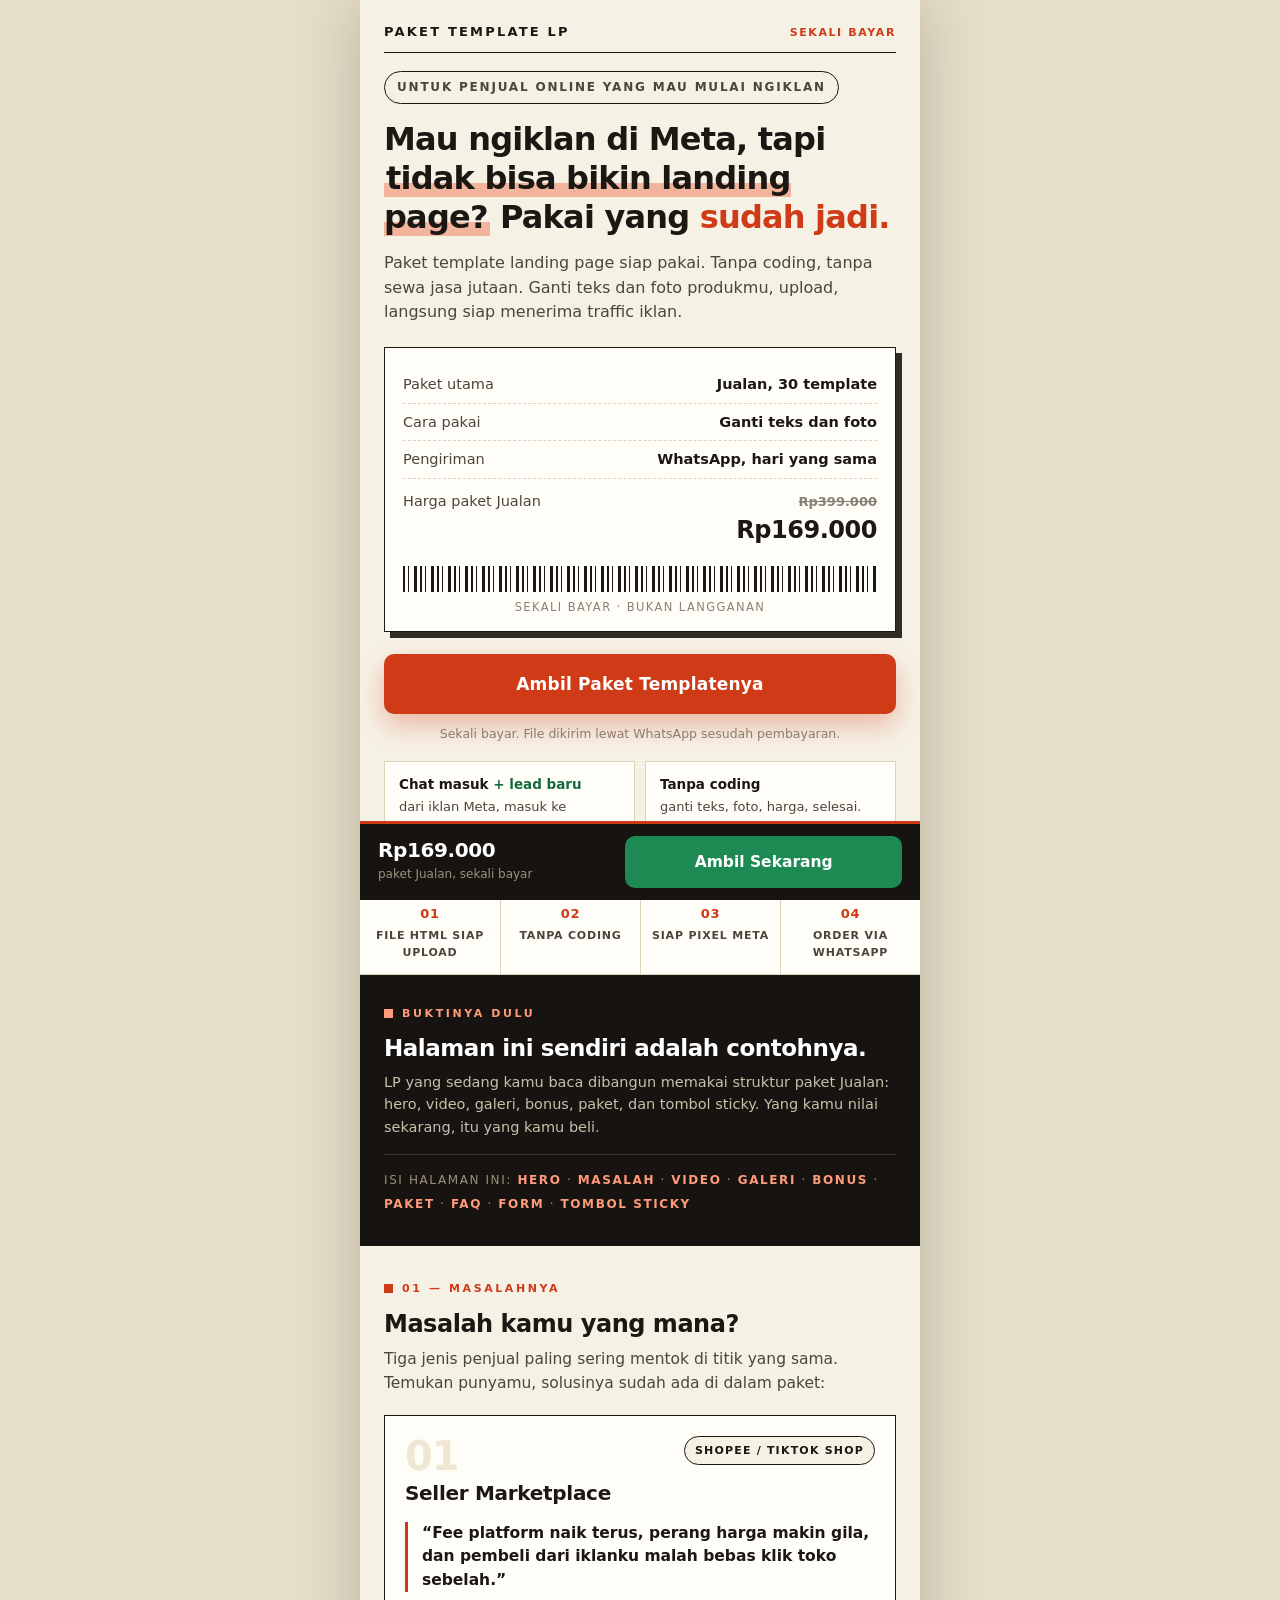
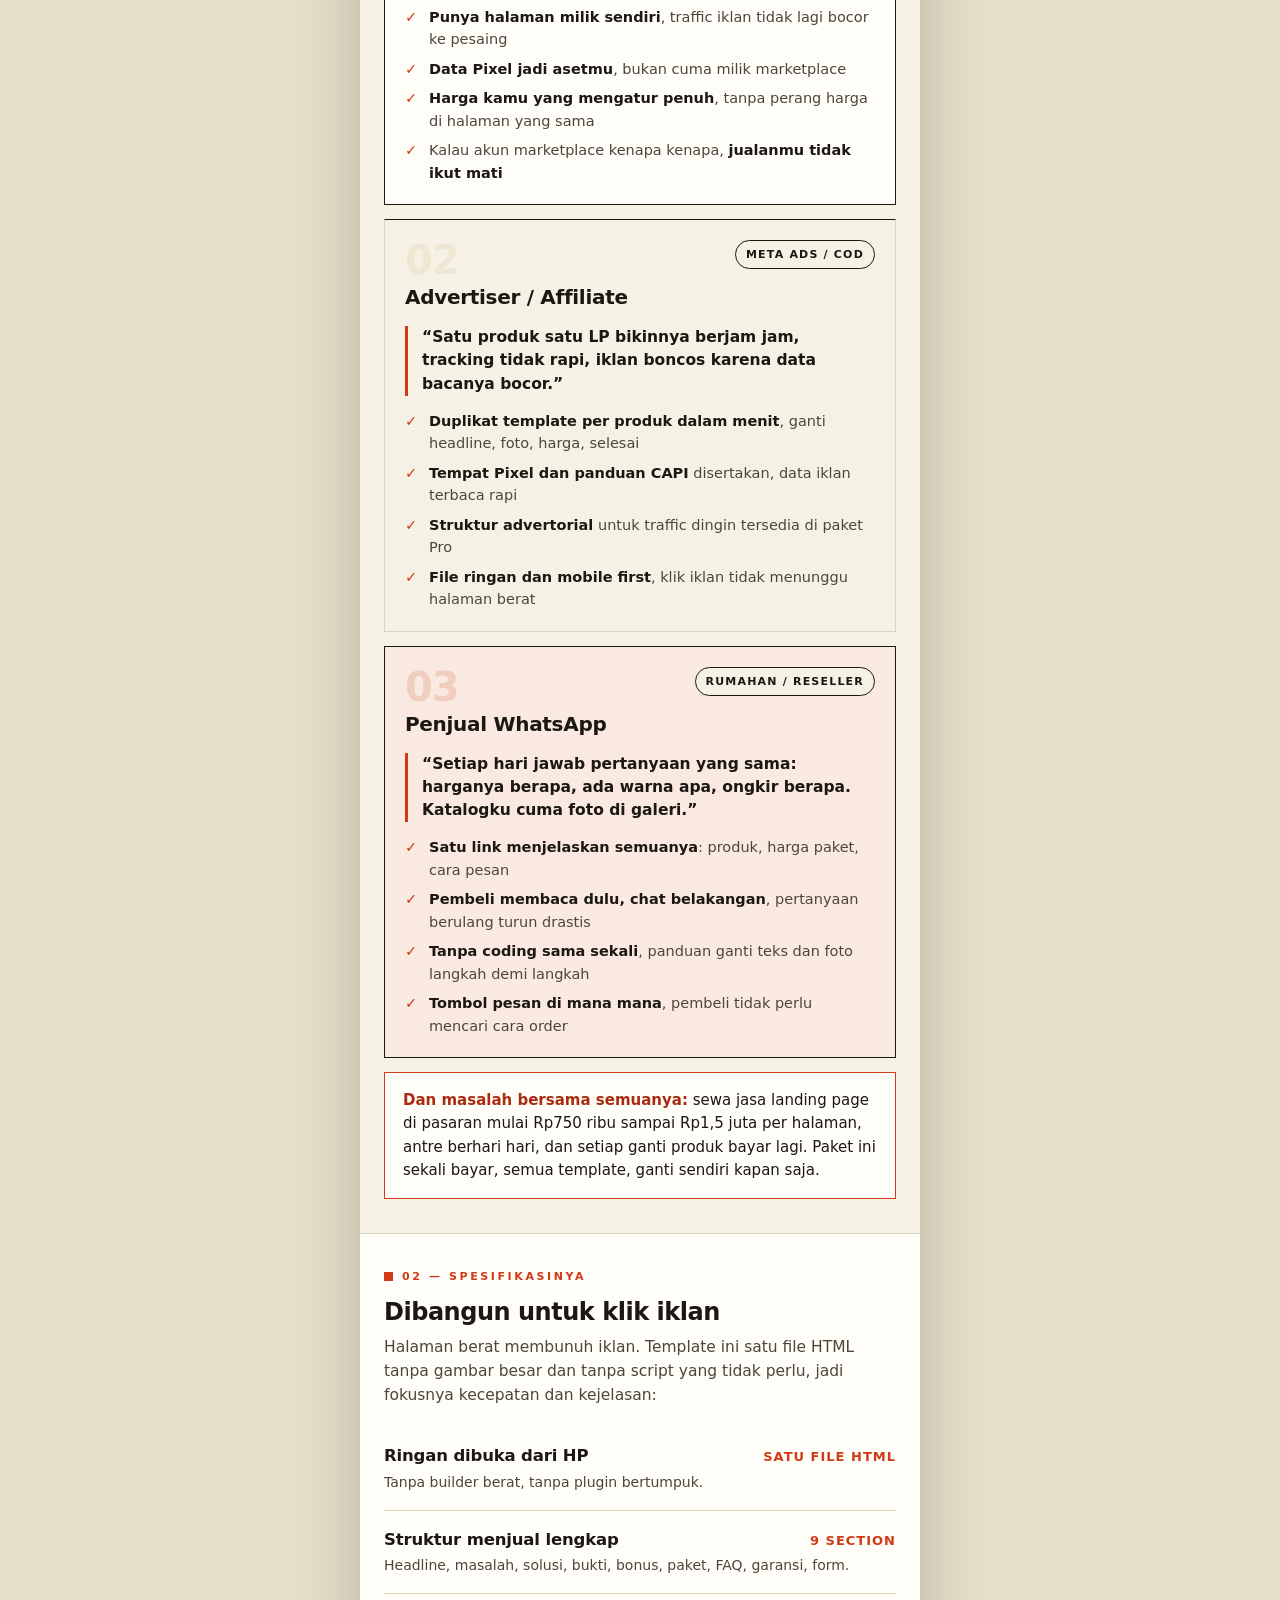
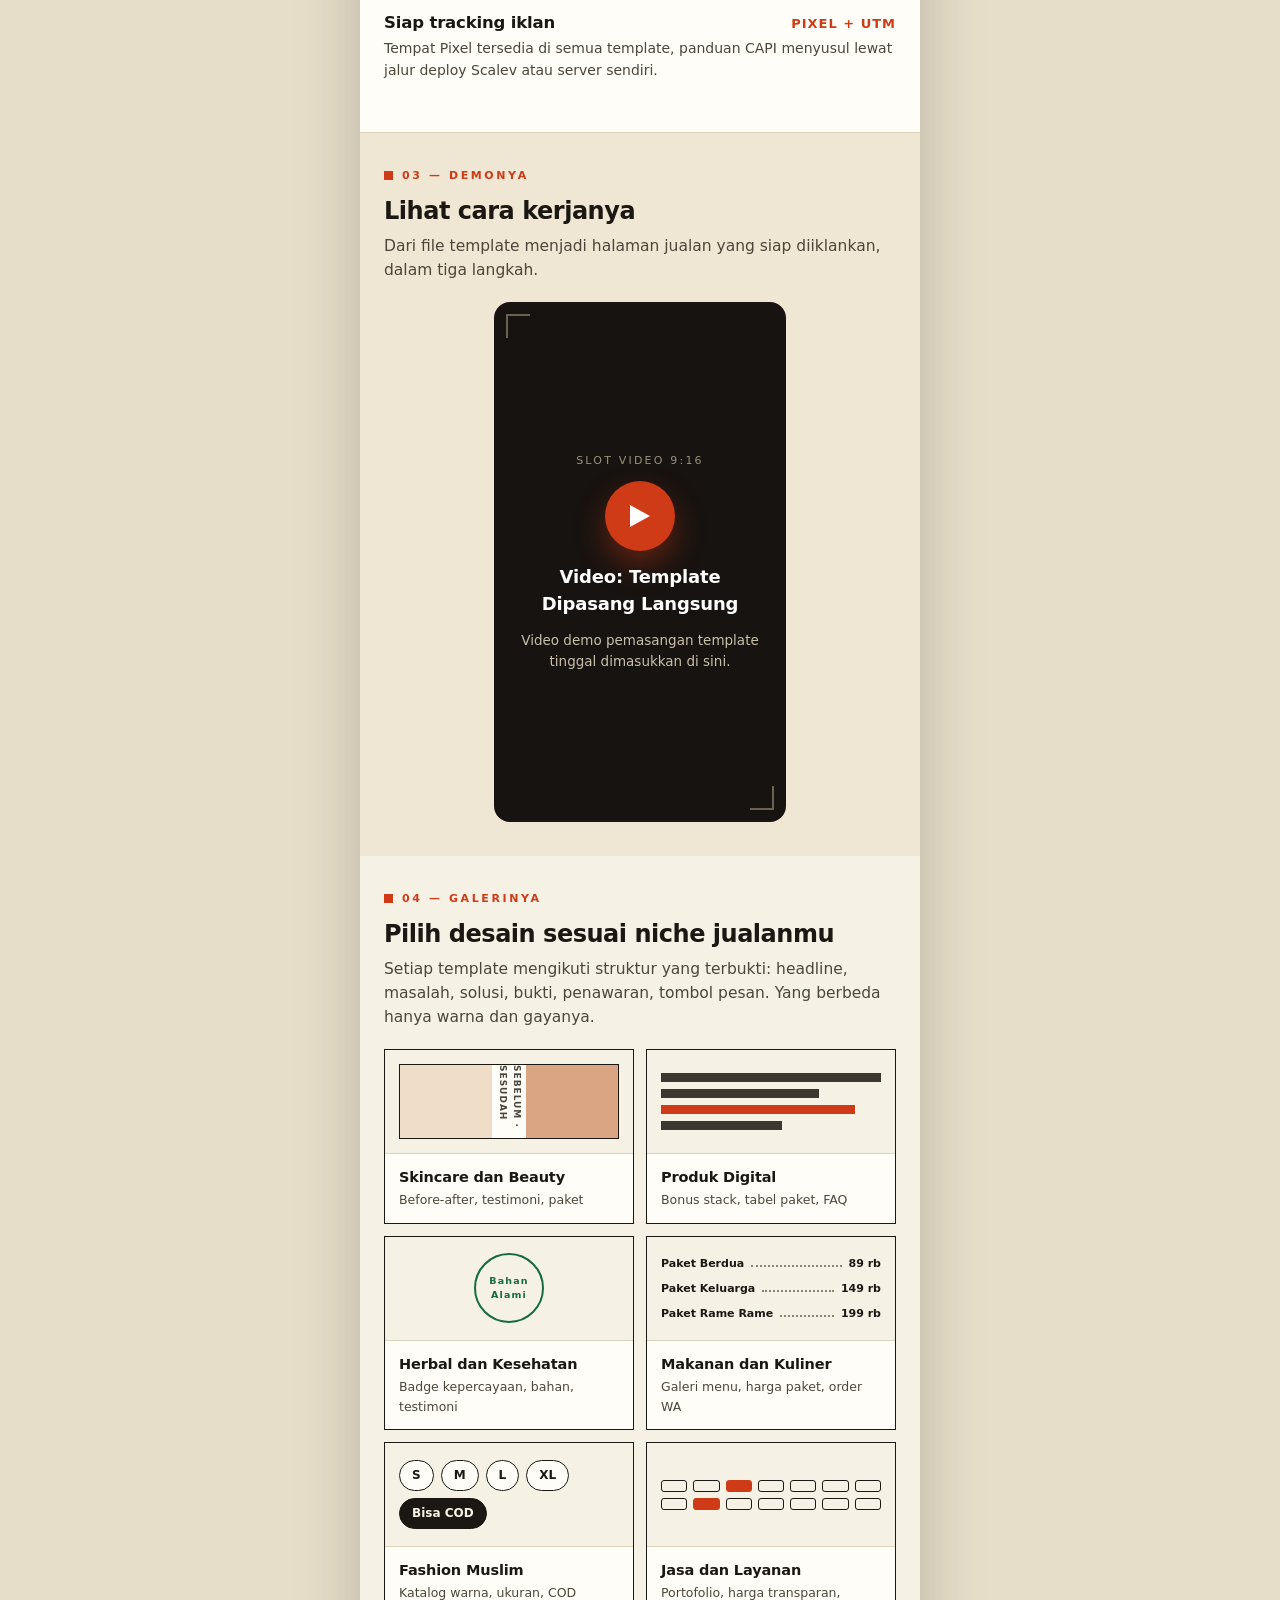
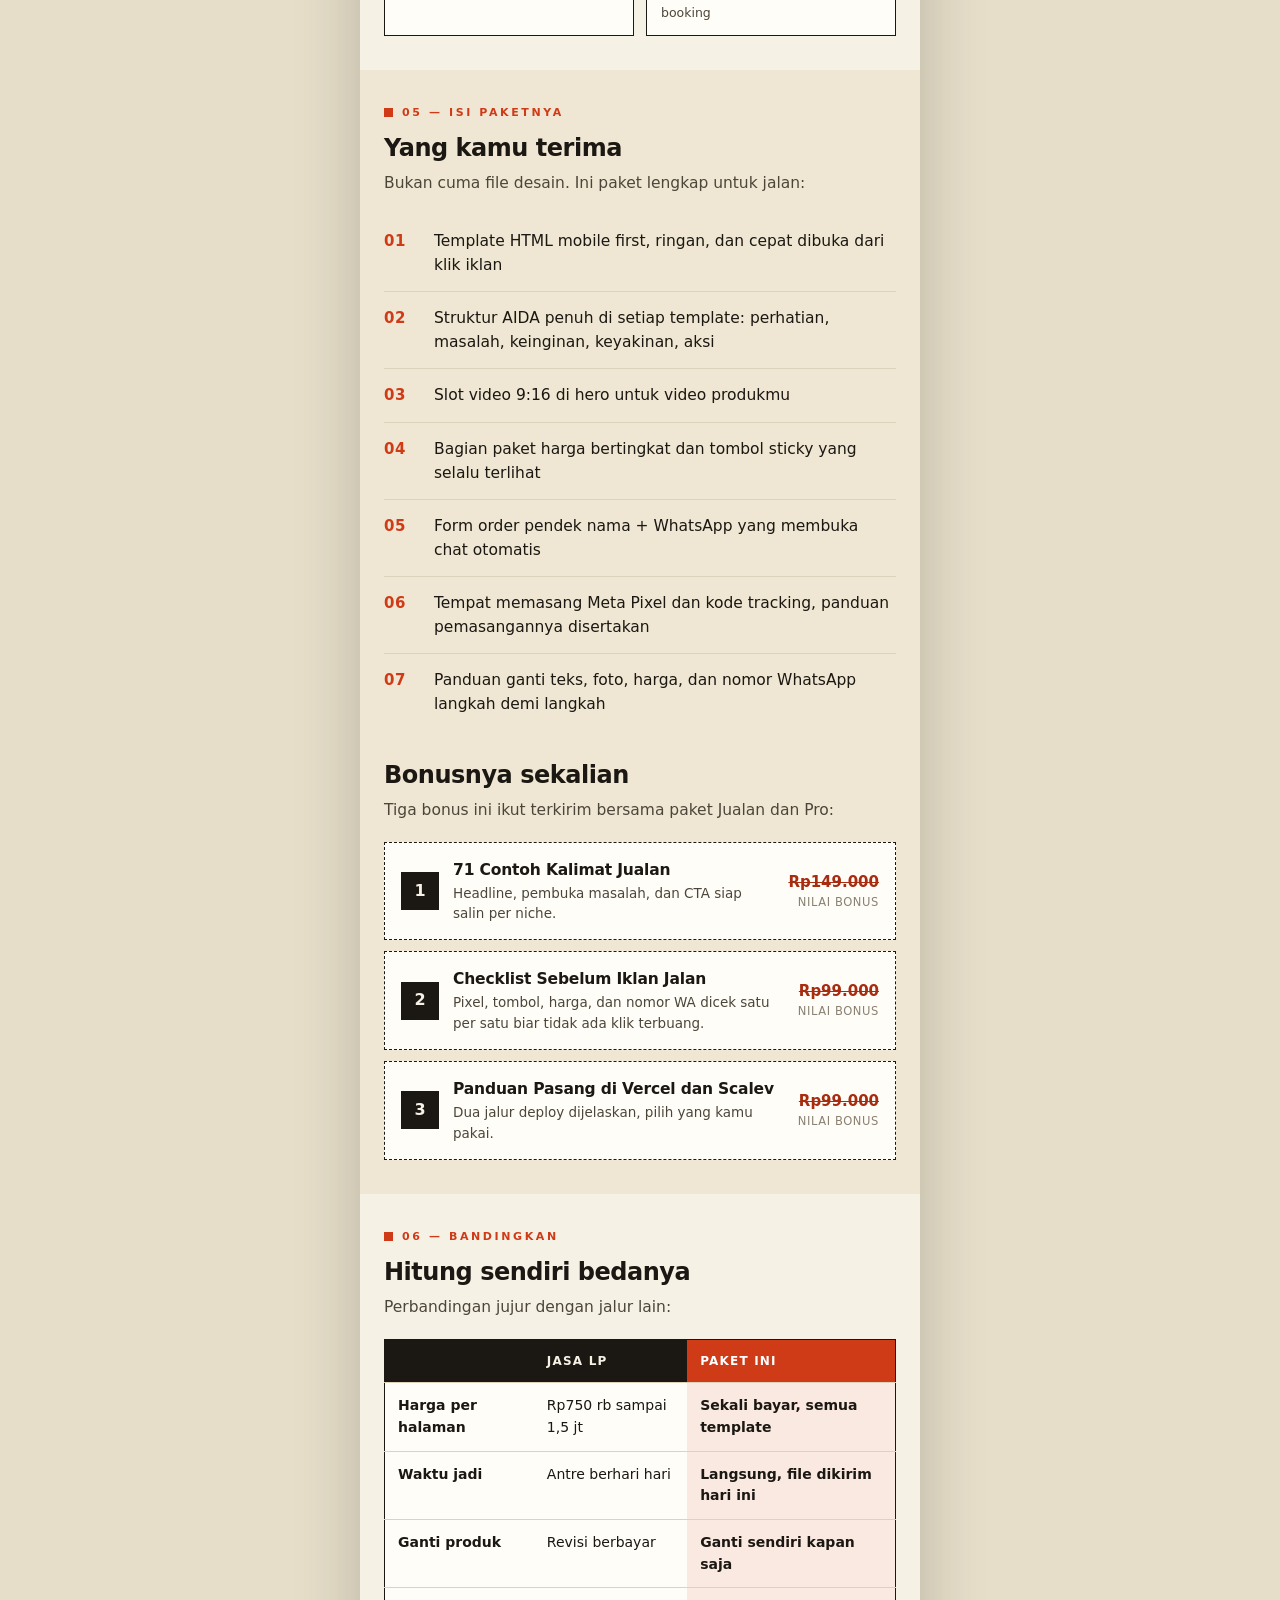
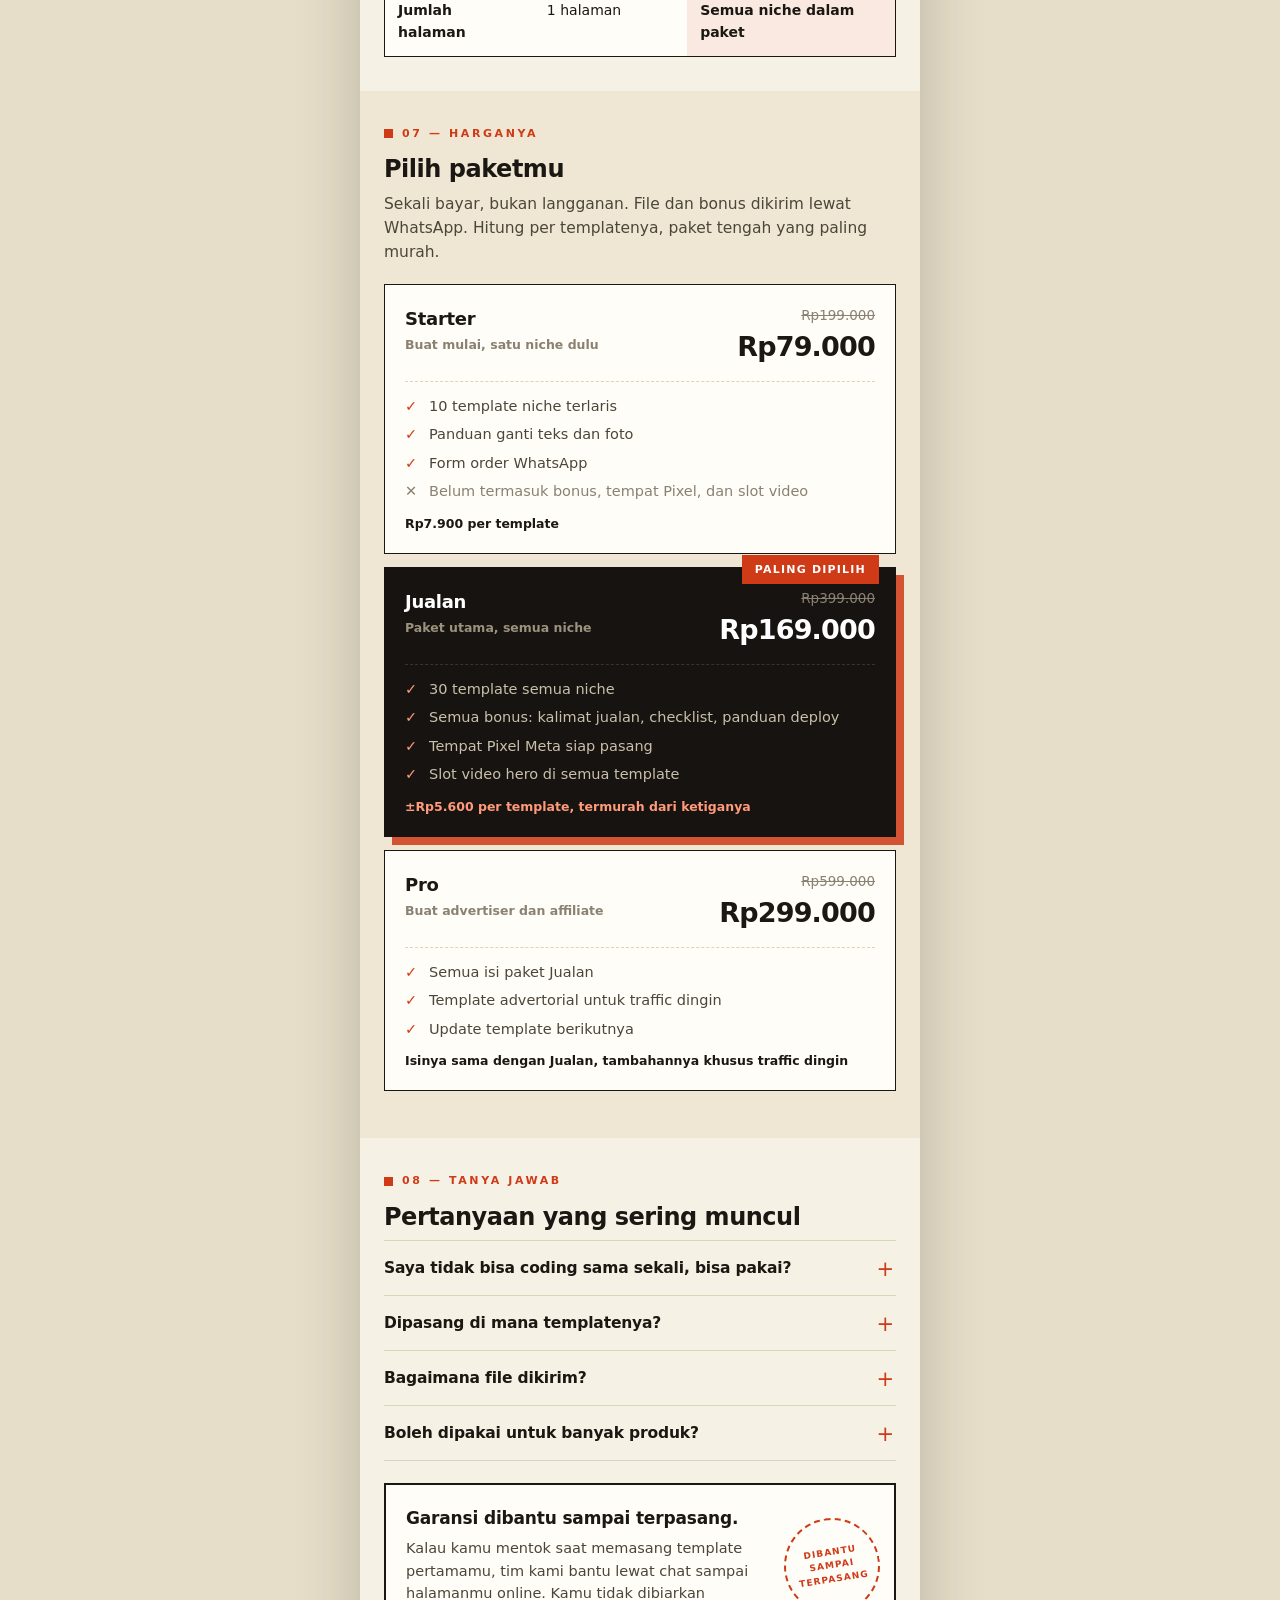
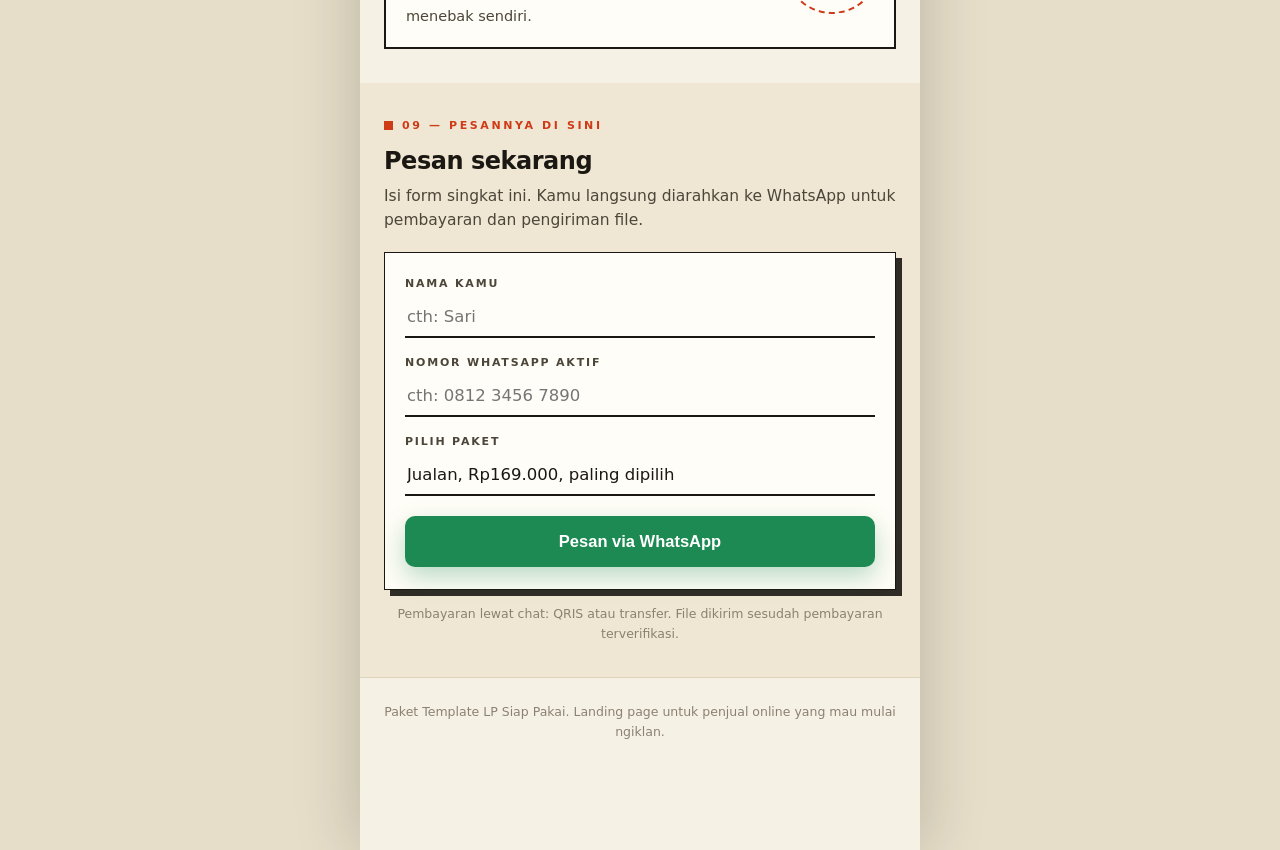
==== commit d2f74084: "Perjelas decoy effect: harga per template di tiap paket, kekurangan Starter ditampilkan, framing pak" ====
--- a/index.html
+++ b/index.html
@@ -169,6 +169,10 @@
   .paket.gelap ul{color:#c9c0ab;border-top-color:var(--darkline)}
   .paket.gelap ul li:before{color:#ff9a7a}
   .paket.gelap .untuk-siapa{color:#9b917c}
+  .paket .nilai{display:block;margin-top:11px;font-size:12.5px;font-weight:800}
+  .paket.gelap .nilai{color:#ff9a7a}
+  .paket ul li.kurang{color:var(--faint)}
+  .paket ul li.kurang:before{content:"\2715";color:var(--faint)}
 
   /* FAQ + garansi */
   details{border-bottom:1px solid var(--line)}
@@ -378,13 +382,14 @@
   <section class="latar2">
     <div class="kick">07 &mdash; Harganya</div>
     <h2>Pilih paketmu</h2>
-    <p class="sub">Sekali bayar, bukan langganan. File dan bonus dikirim lewat WhatsApp.</p>
+    <p class="sub">Sekali bayar, bukan langganan. File dan bonus dikirim lewat WhatsApp. Hitung per templatenya, paket tengah yang paling murah.</p>
     <div class="paket">
       <div class="kepala-p">
         <div><b class="nama">Starter</b><span class="untuk-siapa">Buat mulai, satu niche dulu</span></div>
         <div class="ph"><s>Rp199.000</s><b>Rp79.000</b></div>
       </div>
-      <ul><li>10 template niche terlaris</li><li>Panduan ganti teks dan foto</li><li>Form order WhatsApp</li></ul>
+      <ul><li>10 template niche terlaris</li><li>Panduan ganti teks dan foto</li><li>Form order WhatsApp</li><li class="kurang">Belum termasuk bonus, tempat Pixel, dan slot video</li></ul>
+      <span class="nilai">Rp7.900 per template</span>
     </div>
     <div class="paket gelap">
       <span class="tag">PALING DIPILIH</span>
@@ -393,6 +398,7 @@
         <div class="ph"><s>Rp399.000</s><b>Rp169.000</b></div>
       </div>
       <ul><li>30 template semua niche</li><li>Semua bonus: kalimat jualan, checklist, panduan deploy</li><li>Tempat Pixel Meta siap pasang</li><li>Slot video hero di semua template</li></ul>
+      <span class="nilai">&plusmn;Rp5.600 per template, termurah dari ketiganya</span>
     </div>
     <div class="paket">
       <div class="kepala-p">
@@ -400,6 +406,7 @@
         <div class="ph"><s>Rp599.000</s><b>Rp299.000</b></div>
       </div>
       <ul><li>Semua isi paket Jualan</li><li>Template advertorial untuk traffic dingin</li><li>Update template berikutnya</li></ul>
+      <span class="nilai">Isinya sama dengan Jualan, tambahannya khusus traffic dingin</span>
     </div>
   </section>
 
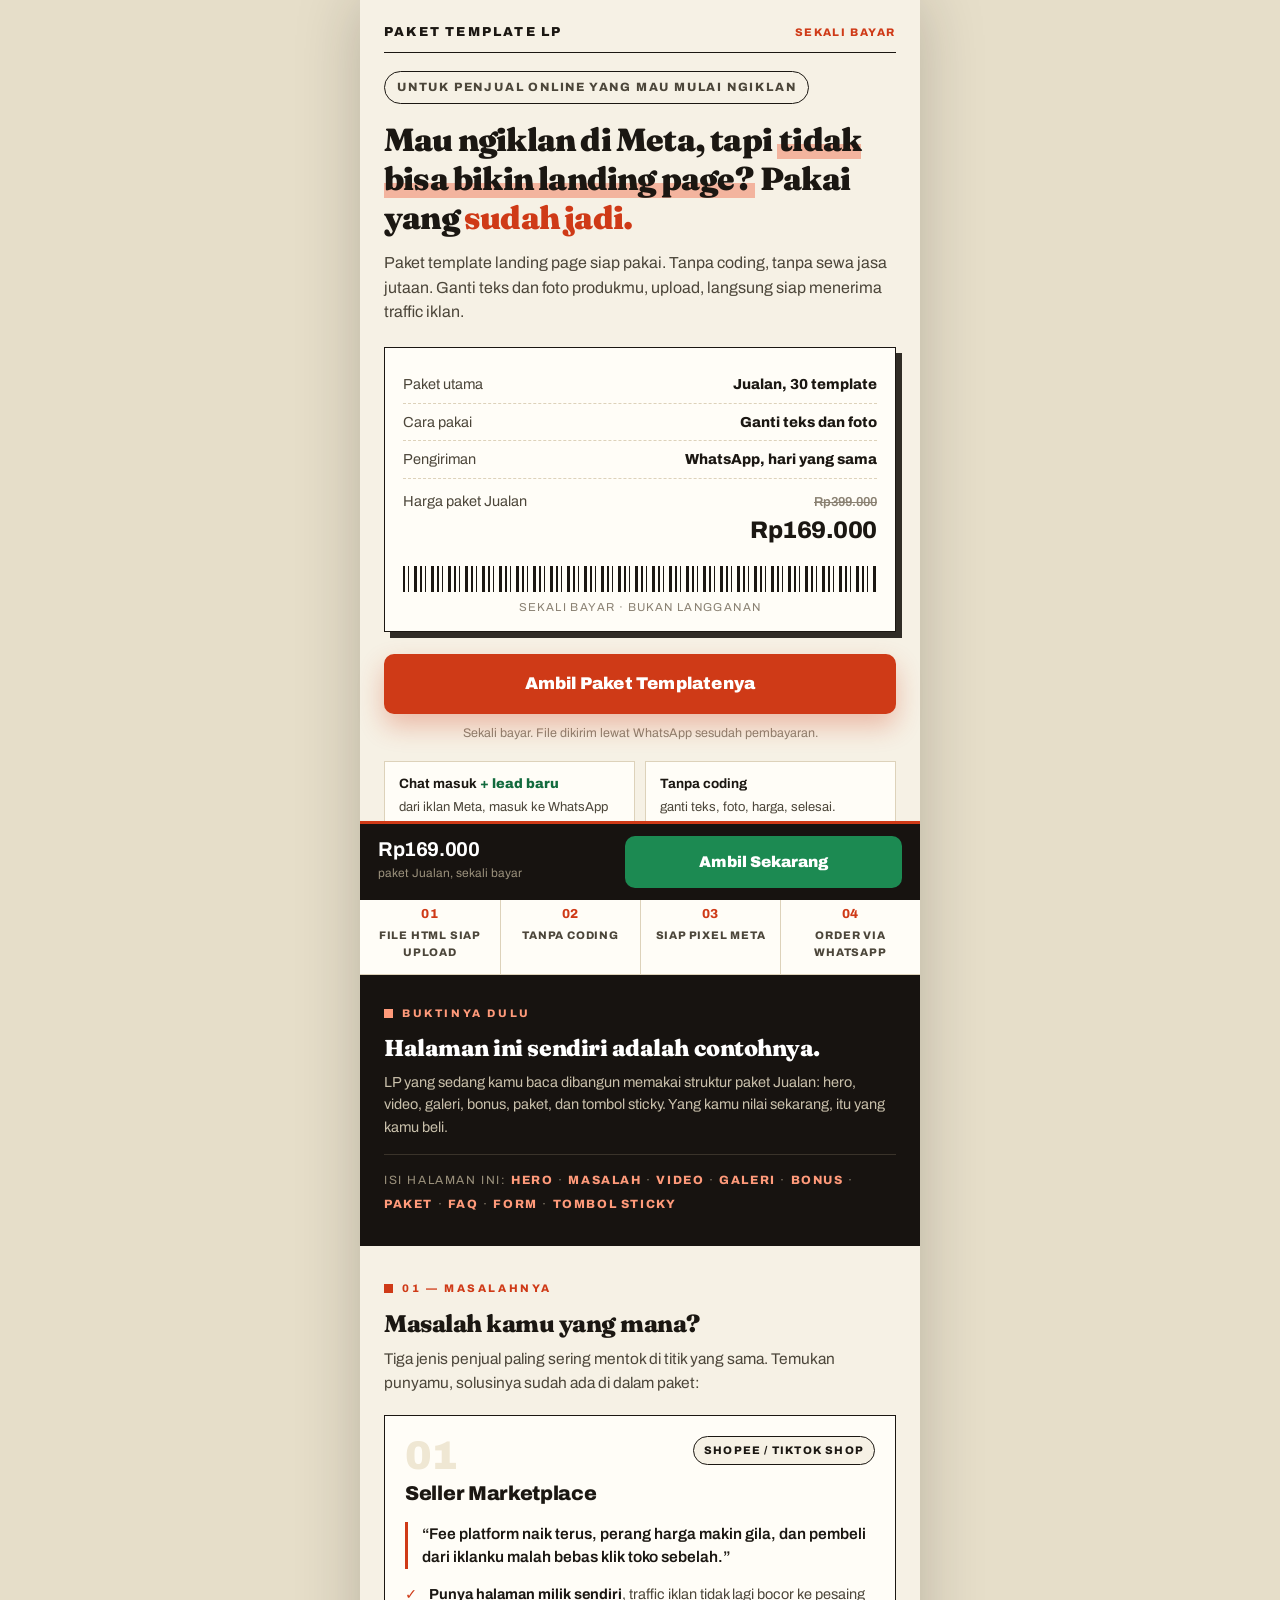
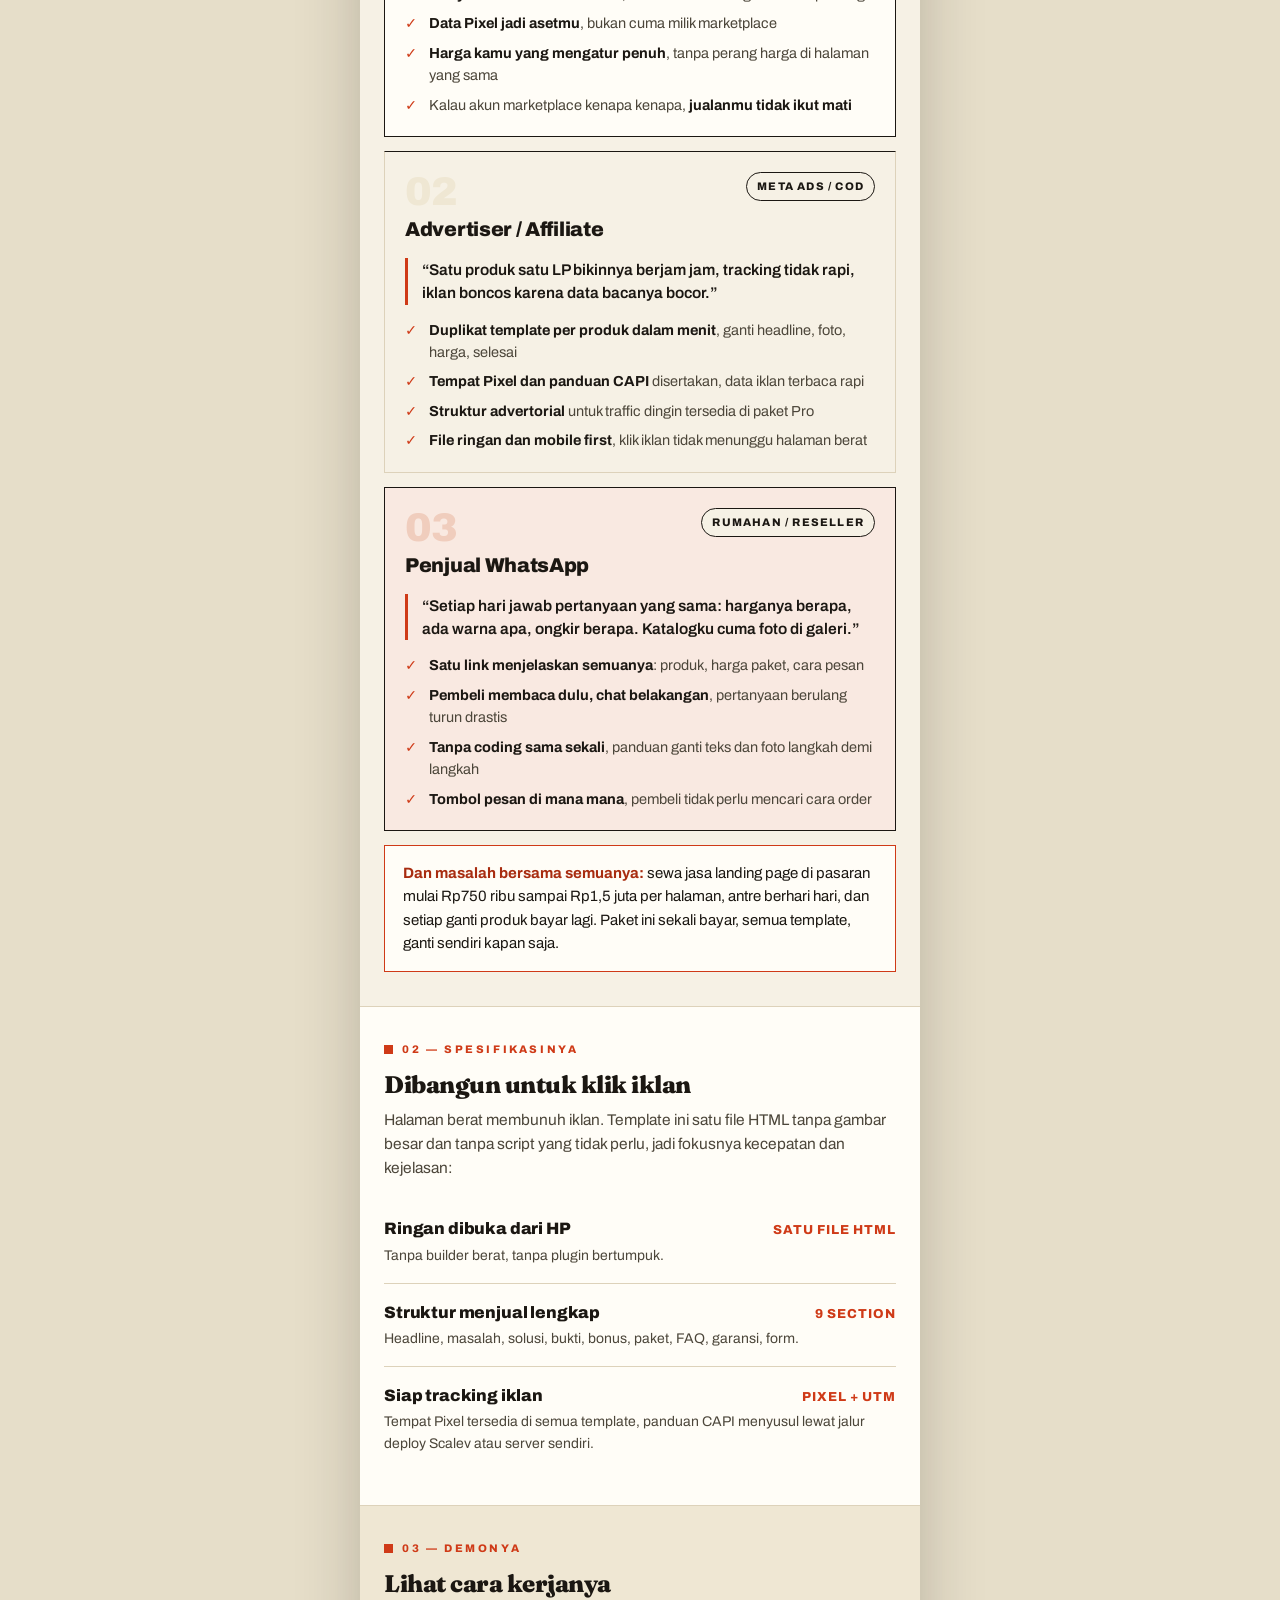
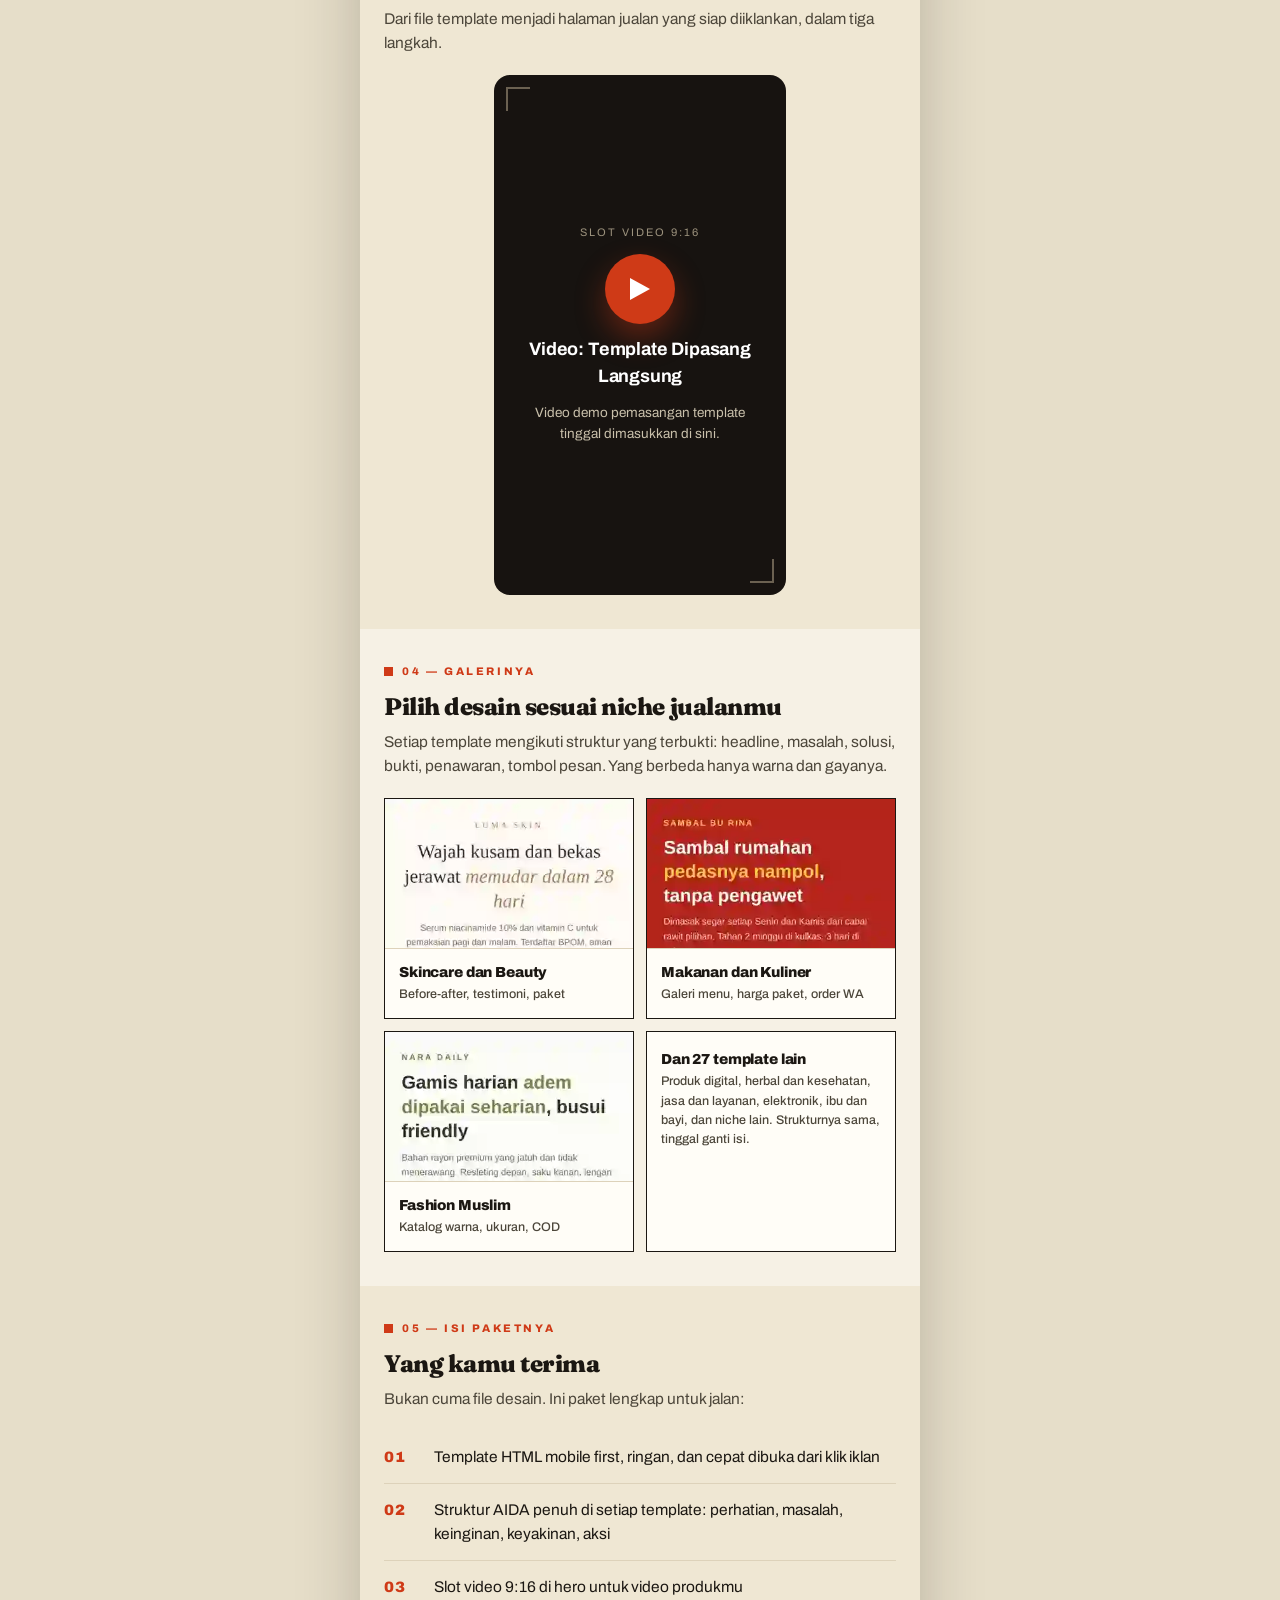
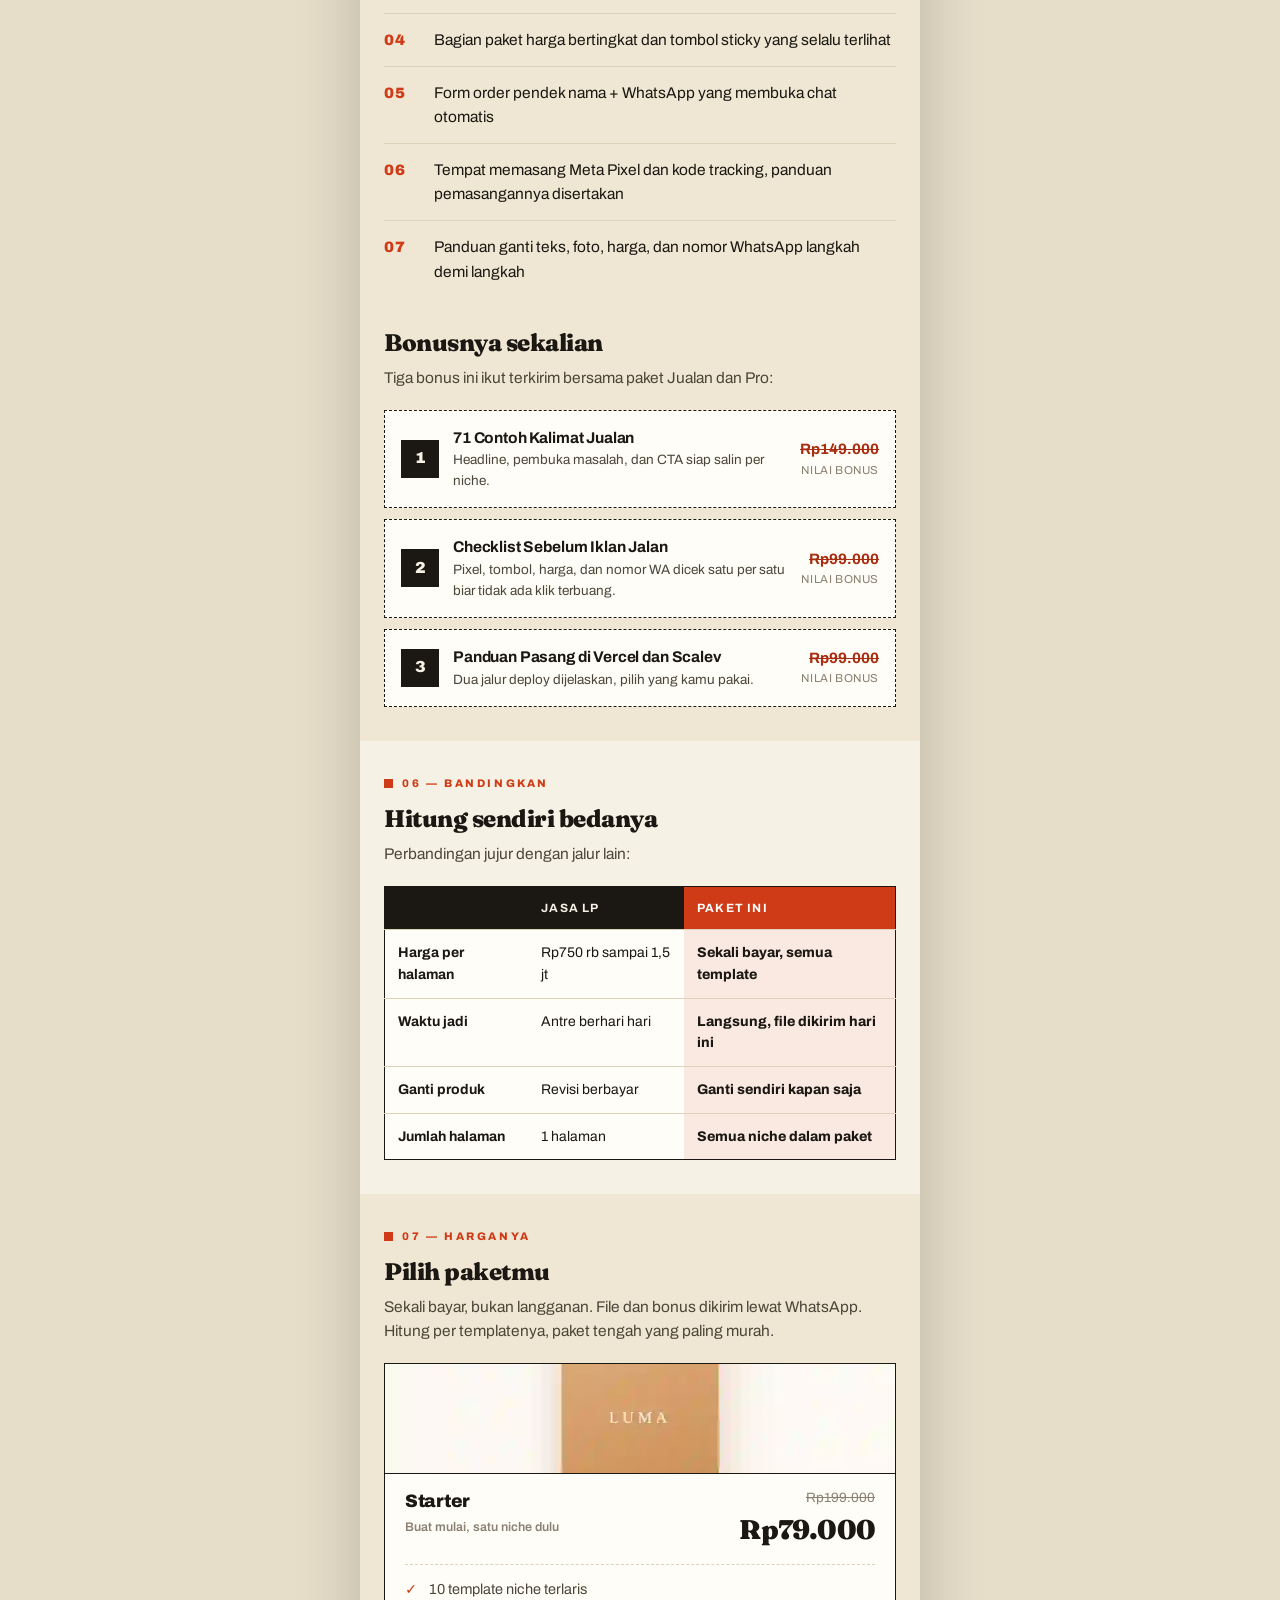
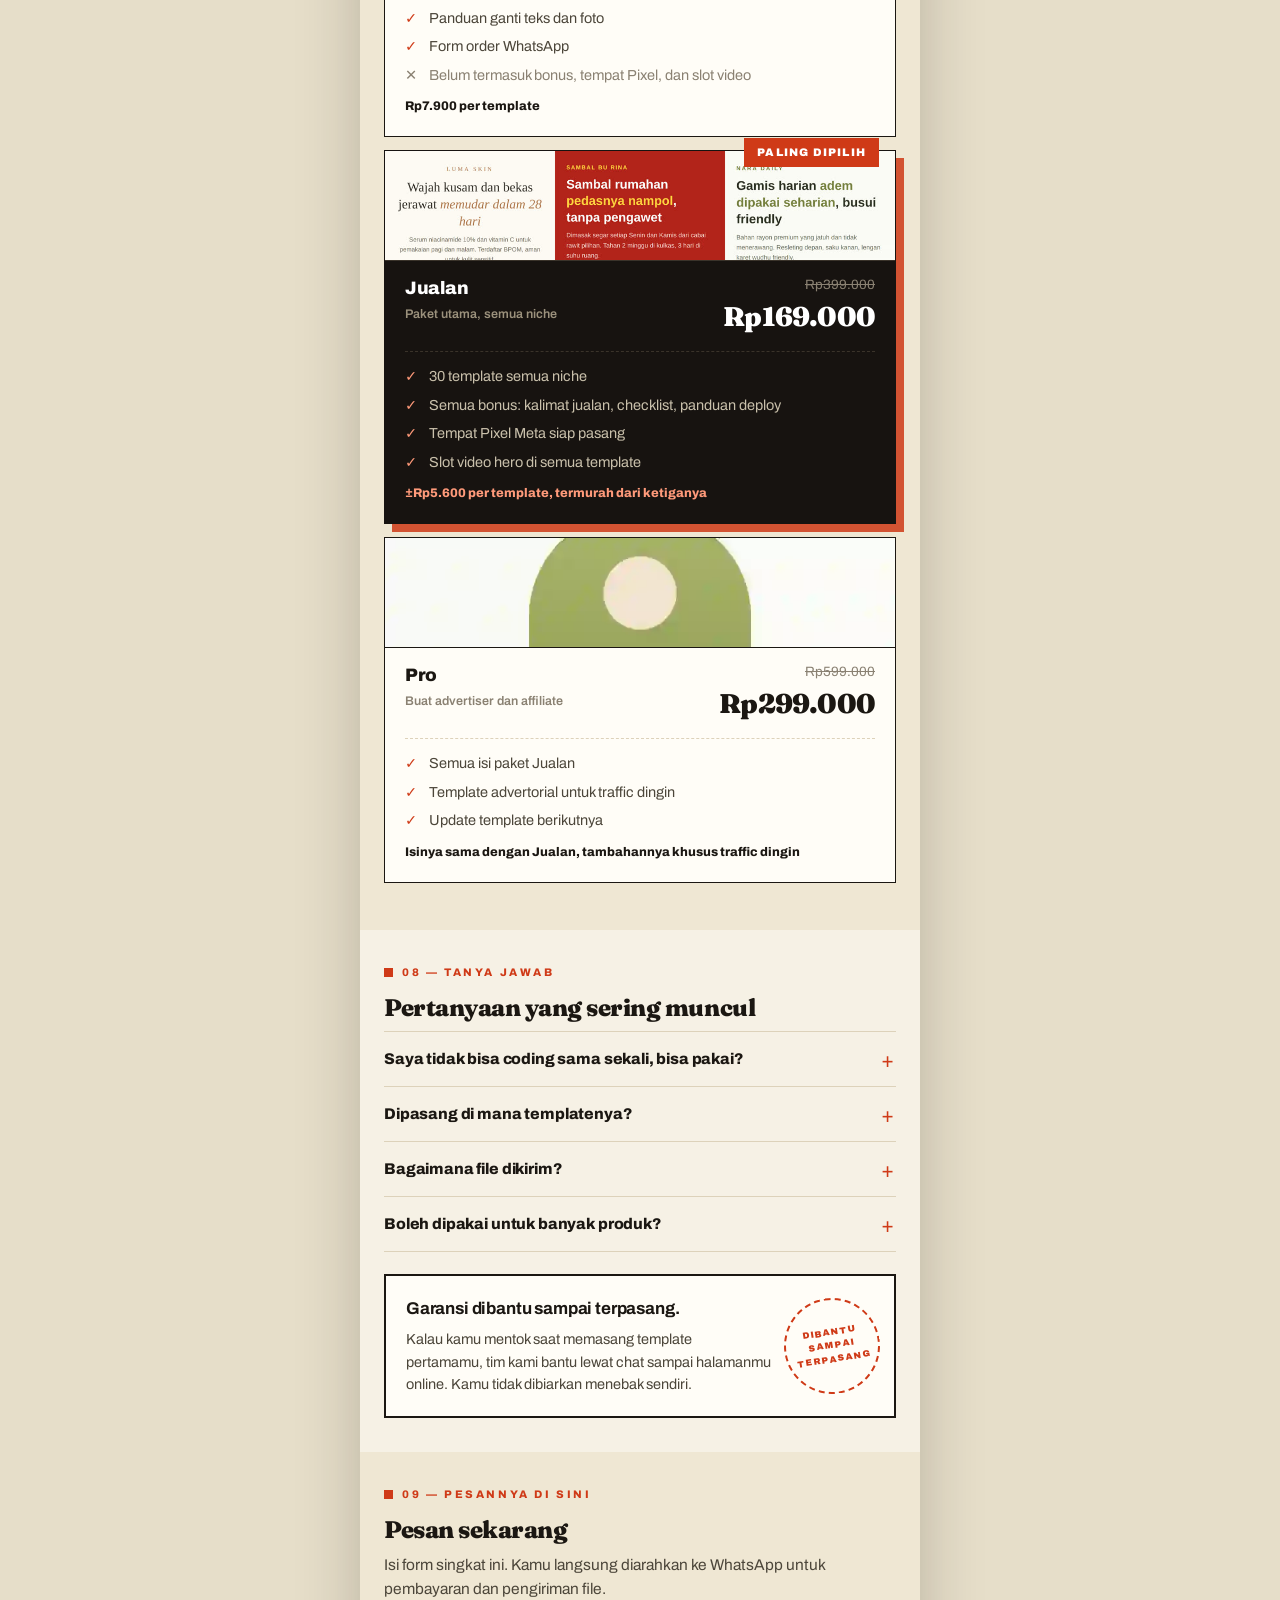
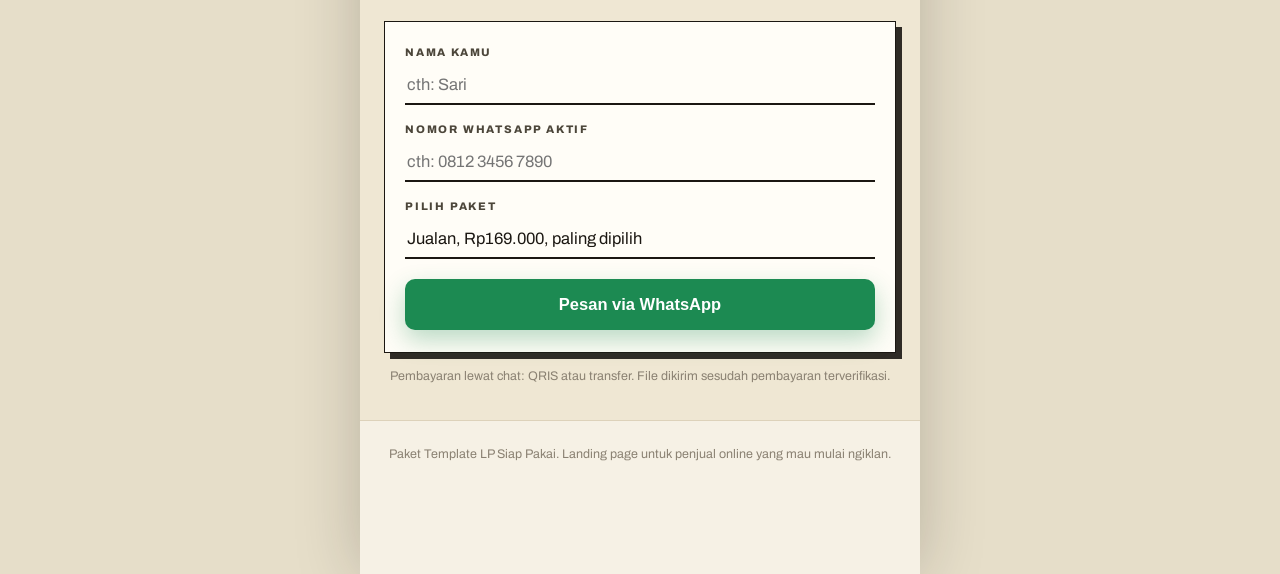
==== commit de2af4ae: "Anti AI slop: screenshot template asli di galeri dan kartu harga, font Fraunces + Archivo self-hoste" ====
--- a/index.html
+++ b/index.html
@@ -5,7 +5,8 @@
 <meta name="viewport" content="width=device-width, initial-scale=1.0">
 <title>Mau Ngiklan Tapi Tidak Bisa Bikin Landing Page? Pakai Template Siap Pakai Ini</title>
 <meta name="description" content="Paket template landing page siap pakai untuk penjual online. Tanpa coding, tinggal ganti teks dan foto, siap untuk iklan Meta. Sekali bayar, kirim lewat WhatsApp.">
-<style>
+<link rel="stylesheet" href="assets/fonts/fonts.css">
+  <style>
   :root{
     --paper:#f6f1e5; --paper2:#efe7d3; --card:#fffdf7; --ink:#1b1712; --ink2:#4c463a; --faint:#8a8172;
     --line:#ddd2ba; --red:#cf3a17; --red-dk:#a82c10; --wash:#f9e9e1; --green:#1c8a52; --green-dk:#136b3e;
@@ -13,7 +14,7 @@
   }
   *{margin:0;padding:0;box-sizing:border-box}
   html{scroll-behavior:smooth}
-  body{font-family:"Avenir Next","Segoe UI",system-ui,-apple-system,sans-serif;color:var(--ink);background:#e6dec9;line-height:1.55;-webkit-font-smoothing:antialiased}
+  body{font-family:"Archivo",system-ui,-apple-system,sans-serif;color:var(--ink);background:#e6dec9;line-height:1.55;-webkit-font-smoothing:antialiased}
   .wrap{max-width:560px;margin:0 auto;background:var(--paper);min-height:100vh;box-shadow:0 0 60px rgba(27,23,18,.22)}
   section{padding:34px 24px}
   .kick{font-size:11px;letter-spacing:2.6px;font-weight:800;color:var(--red);text-transform:uppercase;display:flex;align-items:center;gap:9px;margin-bottom:12px}
@@ -169,6 +170,11 @@
   .paket.gelap ul{color:#c9c0ab;border-top-color:var(--darkline)}
   .paket.gelap ul li:before{color:#ff9a7a}
   .paket.gelap .untuk-siapa{color:#9b917c}
+  h1,h2{font-family:"Fraunces",Georgia,serif}
+  .paket .ph b{font-family:"Fraunces",Georgia,serif}
+  .tpl img.shot{width:100%;height:150px;object-fit:cover;object-position:top;display:block;border-bottom:1px solid var(--line)}
+  .paket img.pimg{width:calc(100% + 40px);max-width:none;margin:-20px -20px 14px;height:110px;object-fit:cover;object-position:top;display:block;border-bottom:1.5px solid var(--ink)}
+  .paket.gelap img.pimg{border-bottom-color:var(--darkline)}
   .paket .nilai{display:block;margin-top:11px;font-size:12.5px;font-weight:800}
   .paket.gelap .nilai{color:#ff9a7a}
   .paket ul li.kurang{color:var(--faint)}
@@ -333,12 +339,10 @@
     <h2>Pilih desain sesuai niche jualanmu</h2>
     <p class="sub">Setiap template mengikuti struktur yang terbukti: headline, masalah, solusi, bukti, penawaran, tombol pesan. Yang berbeda hanya warna dan gayanya.</p>
     <div class="galeri">
-      <div class="tpl"><div class="motif"><div class="m-split"><div class="a"></div><div class="tengah">SEBELUM &middot; SESUDAH</div><div class="b"></div></div></div><div class="nama">Skincare dan Beauty<span>Before-after, testimoni, paket</span></div></div>
-      <div class="tpl"><div class="motif"><div class="m-rows"><i></i><i></i><i></i><i></i></div></div><div class="nama">Produk Digital<span>Bonus stack, tabel paket, FAQ</span></div></div>
-      <div class="tpl"><div class="motif"><div class="m-herbal"><div class="lingkar">Bahan Alami</div></div></div><div class="nama">Herbal dan Kesehatan<span>Badge kepercayaan, bahan, testimoni</span></div></div>
-      <div class="tpl"><div class="motif"><div class="m-menu"><div class="r"><span>Paket Berdua</span><span class="titik"></span><span class="harga">89 rb</span></div><div class="r"><span>Paket Keluarga</span><span class="titik"></span><span class="harga">149 rb</span></div><div class="r"><span>Paket Rame Rame</span><span class="titik"></span><span class="harga">199 rb</span></div></div></div><div class="nama">Makanan dan Kuliner<span>Galeri menu, harga paket, order WA</span></div></div>
-      <div class="tpl"><div class="motif"><div class="m-chips"><span>S</span><span>M</span><span>L</span><span>XL</span><span class="cod">Bisa COD</span></div></div><div class="nama">Fashion Muslim<span>Katalog warna, ukuran, COD</span></div></div>
-      <div class="tpl"><div class="motif"><div class="m-kalender"><i></i><i></i><i class="isi"></i><i></i><i></i><i></i><i></i><i></i><i class="isi"></i><i></i><i></i><i></i><i></i><i></i></div></div><div class="nama">Jasa dan Layanan<span>Portofolio, harga transparan, booking</span></div></div>
+      <div class="tpl"><img class="shot" src="assets/img/card-skincare.webp" srcset="assets/img/card-skincare-390.webp 390w, assets/img/card-skincare.webp 780w" sizes="(max-width:600px) 45vw, 380px" width="780" height="800" loading="lazy" alt="Screenshot asli template landing page skincare"><div class="nama">Skincare dan Beauty<span>Before-after, testimoni, paket</span></div></div>
+      <div class="tpl"><img class="shot" src="assets/img/card-kuliner.webp" srcset="assets/img/card-kuliner-390.webp 390w, assets/img/card-kuliner.webp 780w" sizes="(max-width:600px) 45vw, 380px" width="780" height="800" loading="lazy" alt="Screenshot asli template landing page kuliner"><div class="nama">Makanan dan Kuliner<span>Galeri menu, harga paket, order WA</span></div></div>
+      <div class="tpl"><img class="shot" src="assets/img/card-fashion.webp" srcset="assets/img/card-fashion-390.webp 390w, assets/img/card-fashion.webp 780w" sizes="(max-width:600px) 45vw, 380px" width="780" height="800" loading="lazy" alt="Screenshot asli template landing page fashion muslim"><div class="nama">Fashion Muslim<span>Katalog warna, ukuran, COD</span></div></div>
+      <div class="tpl"><div class="nama" style="padding-top:16px">Dan 27 template lain<span>Produk digital, herbal dan kesehatan, jasa dan layanan, elektronik, ibu dan bayi, dan niche lain. Strukturnya sama, tinggal ganti isi.</span></div></div>
     </div>
   </section>
 
@@ -384,6 +388,7 @@
     <h2>Pilih paketmu</h2>
     <p class="sub">Sekali bayar, bukan langganan. File dan bonus dikirim lewat WhatsApp. Hitung per templatenya, paket tengah yang paling murah.</p>
     <div class="paket">
+      <img class="pimg" style="object-position:center 30%" src="assets/img/plan-skincare.webp" width="780" height="760" loading="lazy" alt="Screenshot template paket Starter">
       <div class="kepala-p">
         <div><b class="nama">Starter</b><span class="untuk-siapa">Buat mulai, satu niche dulu</span></div>
         <div class="ph"><s>Rp199.000</s><b>Rp79.000</b></div>
@@ -393,6 +398,7 @@
     </div>
     <div class="paket gelap">
       <span class="tag">PALING DIPILIH</span>
+      <img class="pimg" src="assets/img/lineup-960.jpg" width="960" height="624" loading="lazy" alt="Screenshot tiga template paket Jualan">
       <div class="kepala-p">
         <div><b class="nama">Jualan</b><span class="untuk-siapa">Paket utama, semua niche</span></div>
         <div class="ph"><s>Rp399.000</s><b>Rp169.000</b></div>
@@ -401,6 +407,7 @@
       <span class="nilai">&plusmn;Rp5.600 per template, termurah dari ketiganya</span>
     </div>
     <div class="paket">
+      <img class="pimg" src="assets/img/plan-fashion.webp" width="780" height="760" loading="lazy" alt="Screenshot template paket Pro">
       <div class="kepala-p">
         <div><b class="nama">Pro</b><span class="untuk-siapa">Buat advertiser dan affiliate</span></div>
         <div class="ph"><s>Rp599.000</s><b>Rp299.000</b></div>
--- a/assets/fonts/fonts.css
+++ b/assets/fonts/fonts.css
@@ -0,0 +1,2 @@
+@font-face{font-family:'Archivo';font-style:normal;font-weight:100 900;font-display:swap;src:url(archivo-var.woff2) format('woff2')}
+@font-face{font-family:'Fraunces';font-style:normal;font-weight:100 900;font-display:swap;src:url(fraunces-var.woff2) format('woff2')}
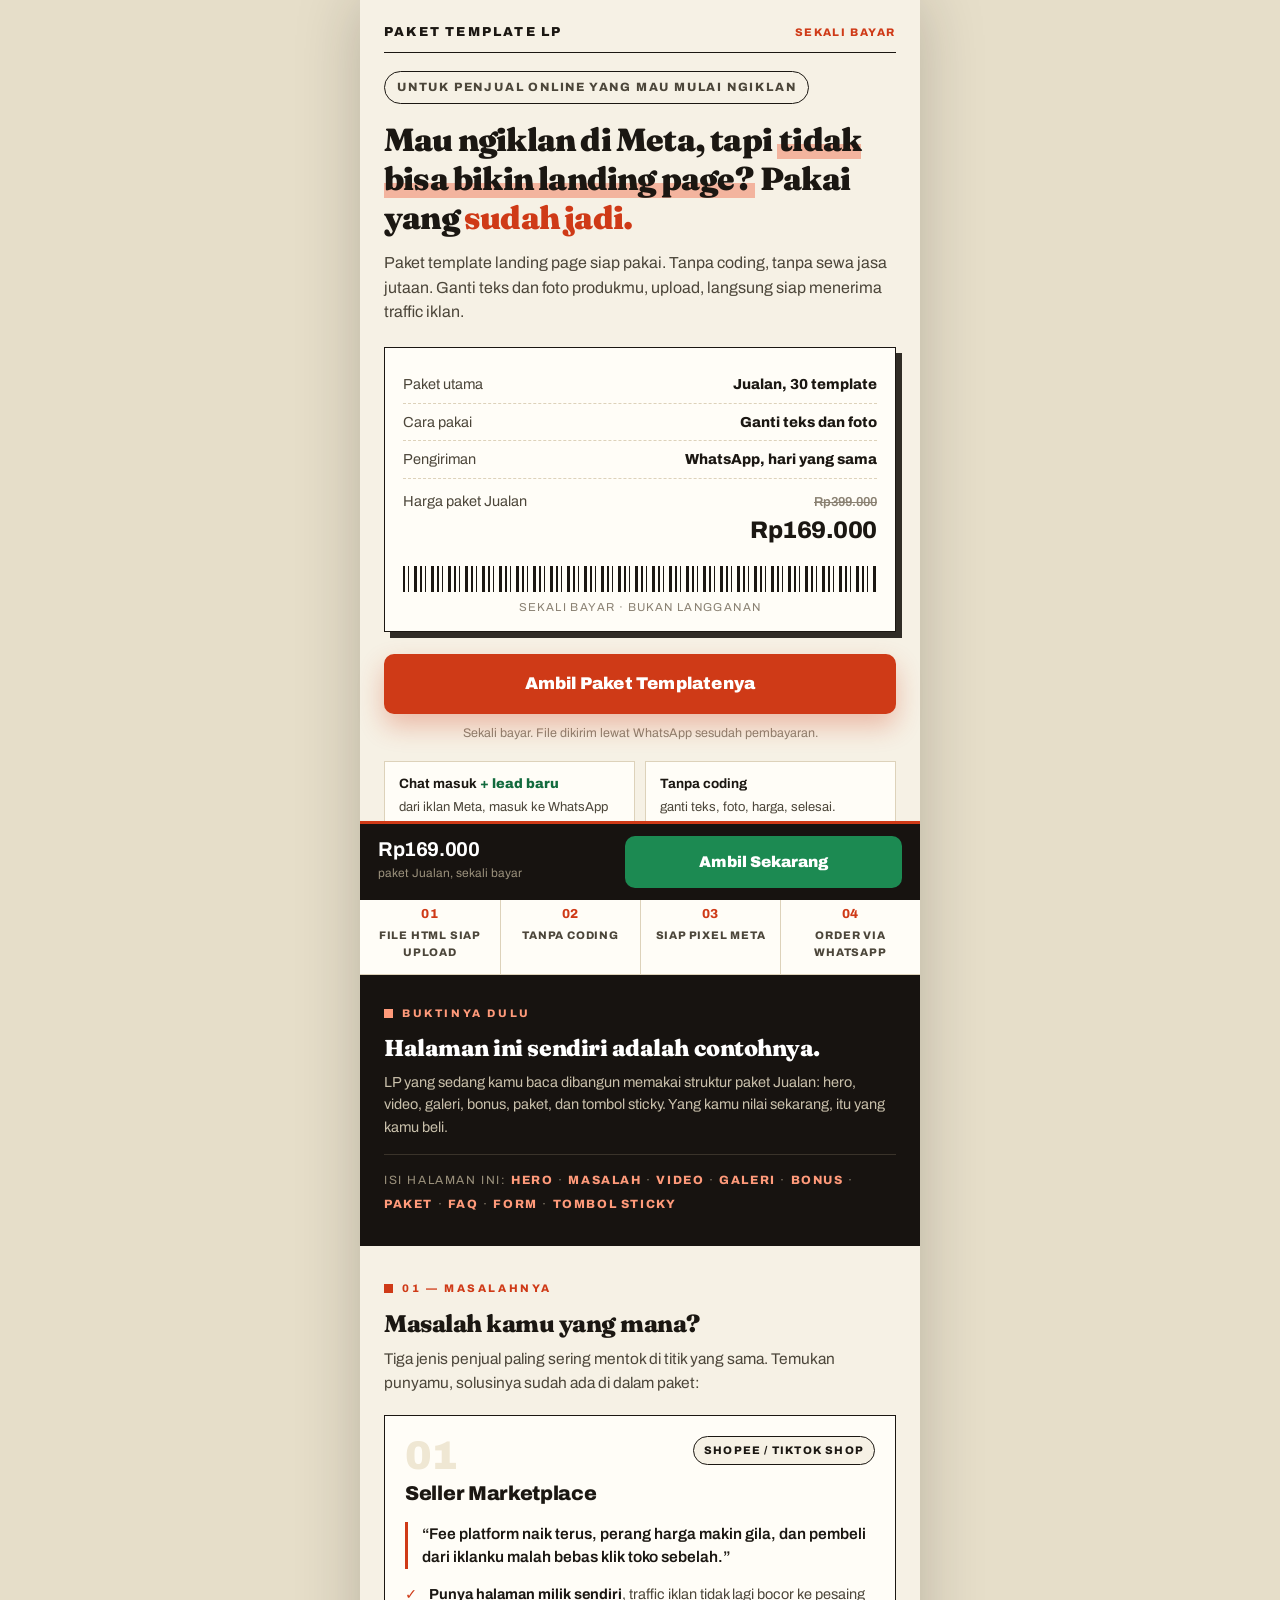
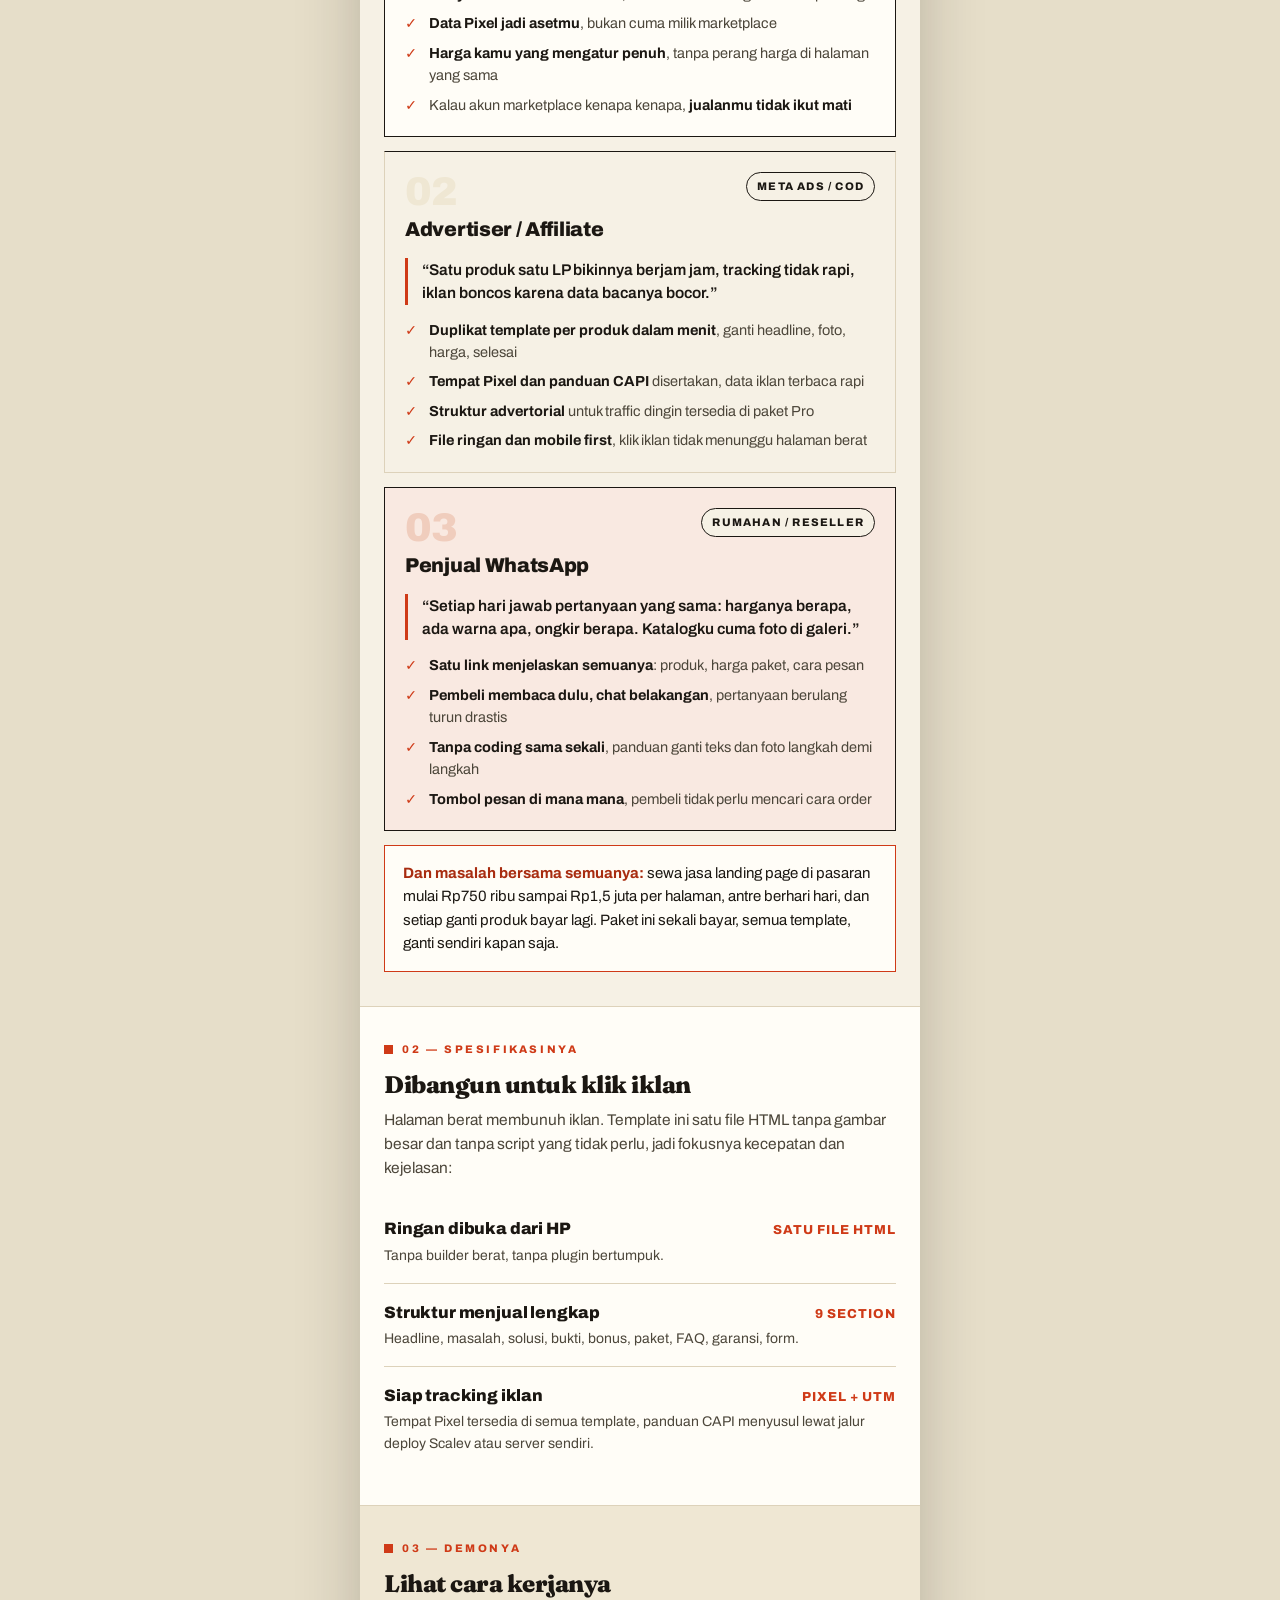
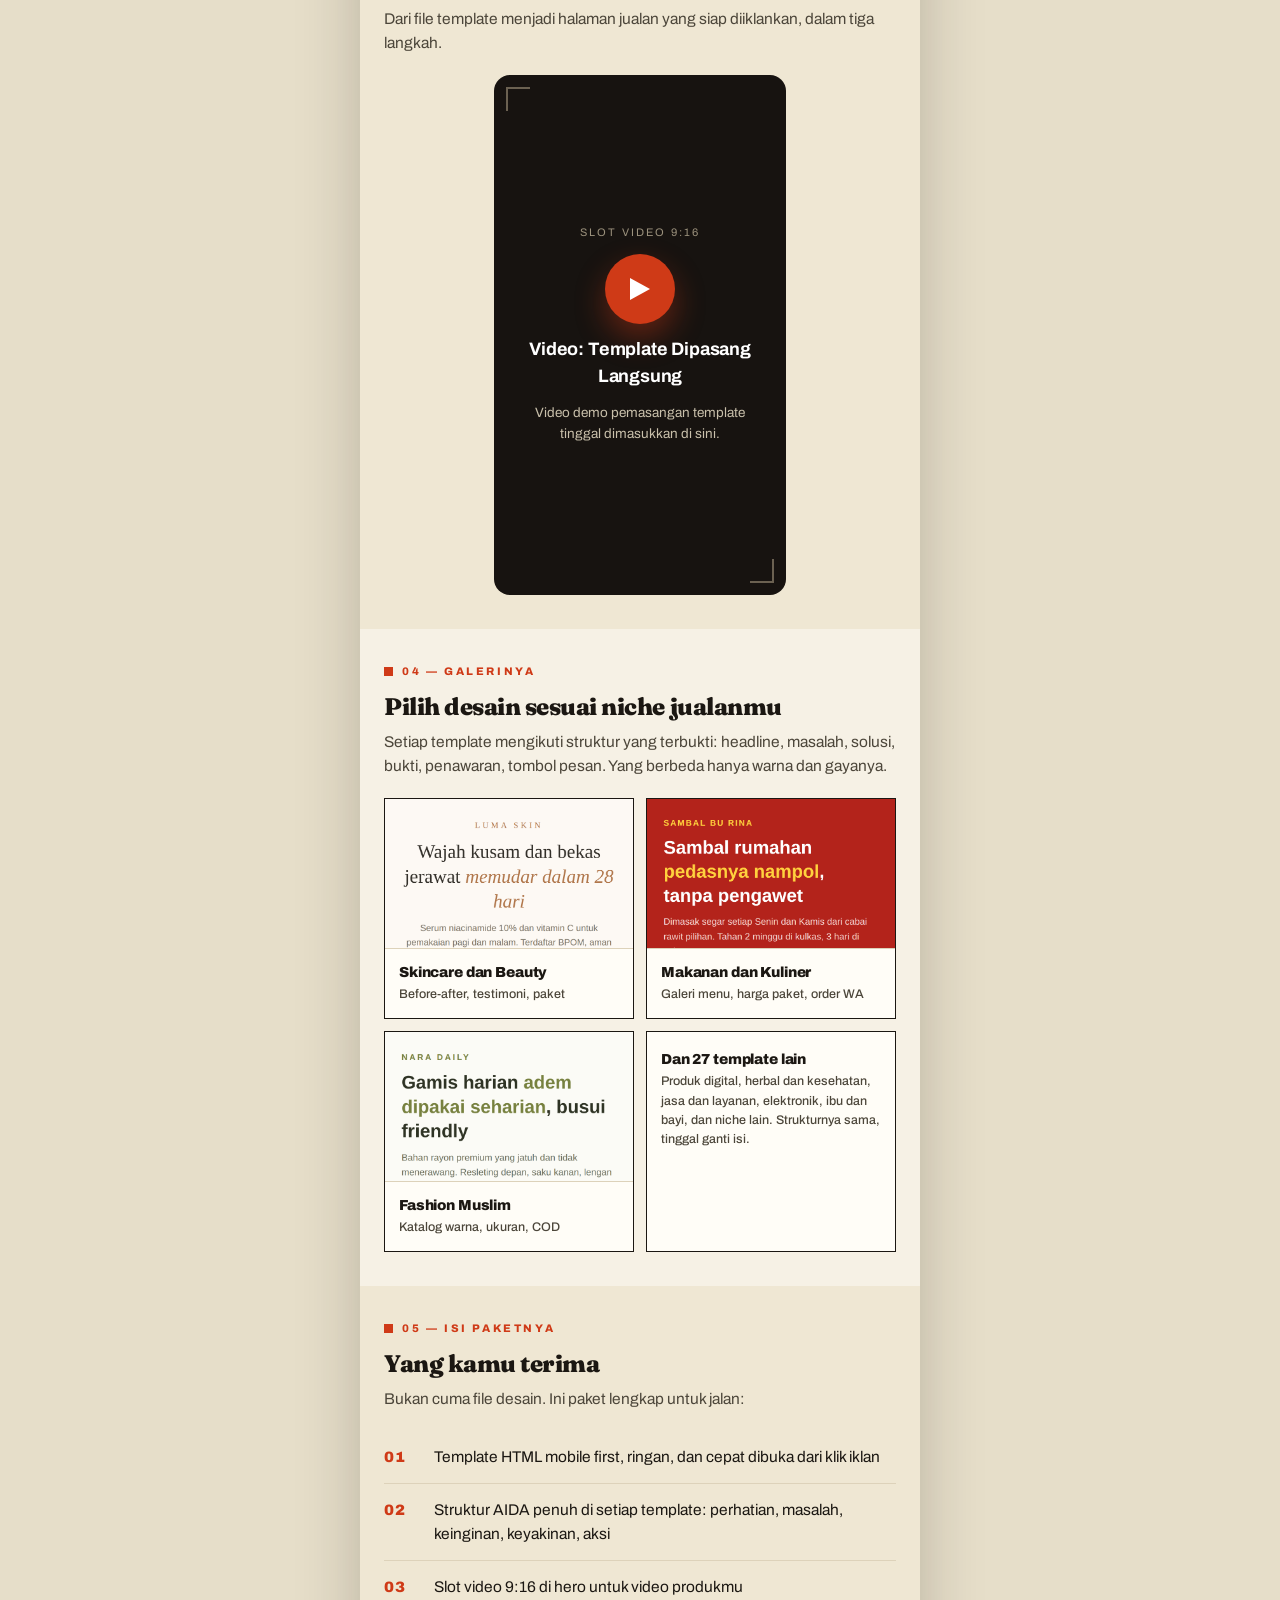
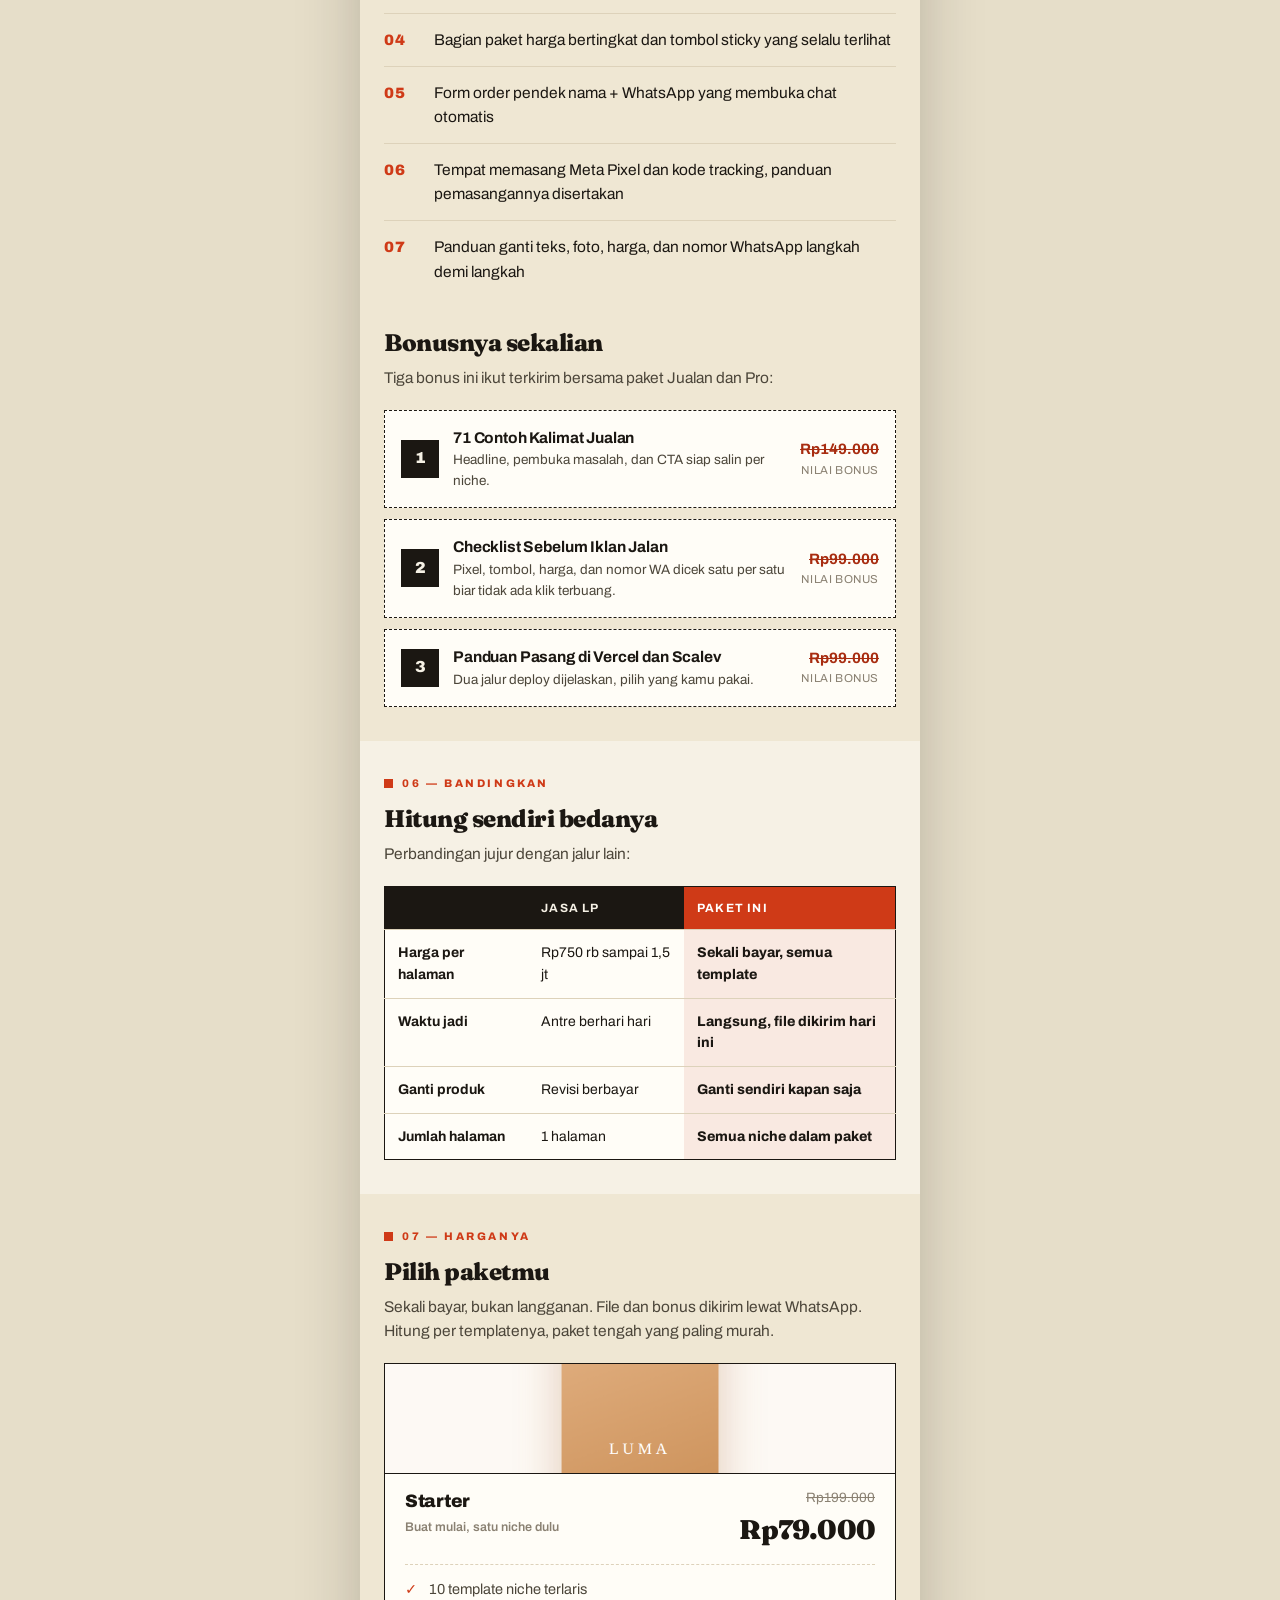
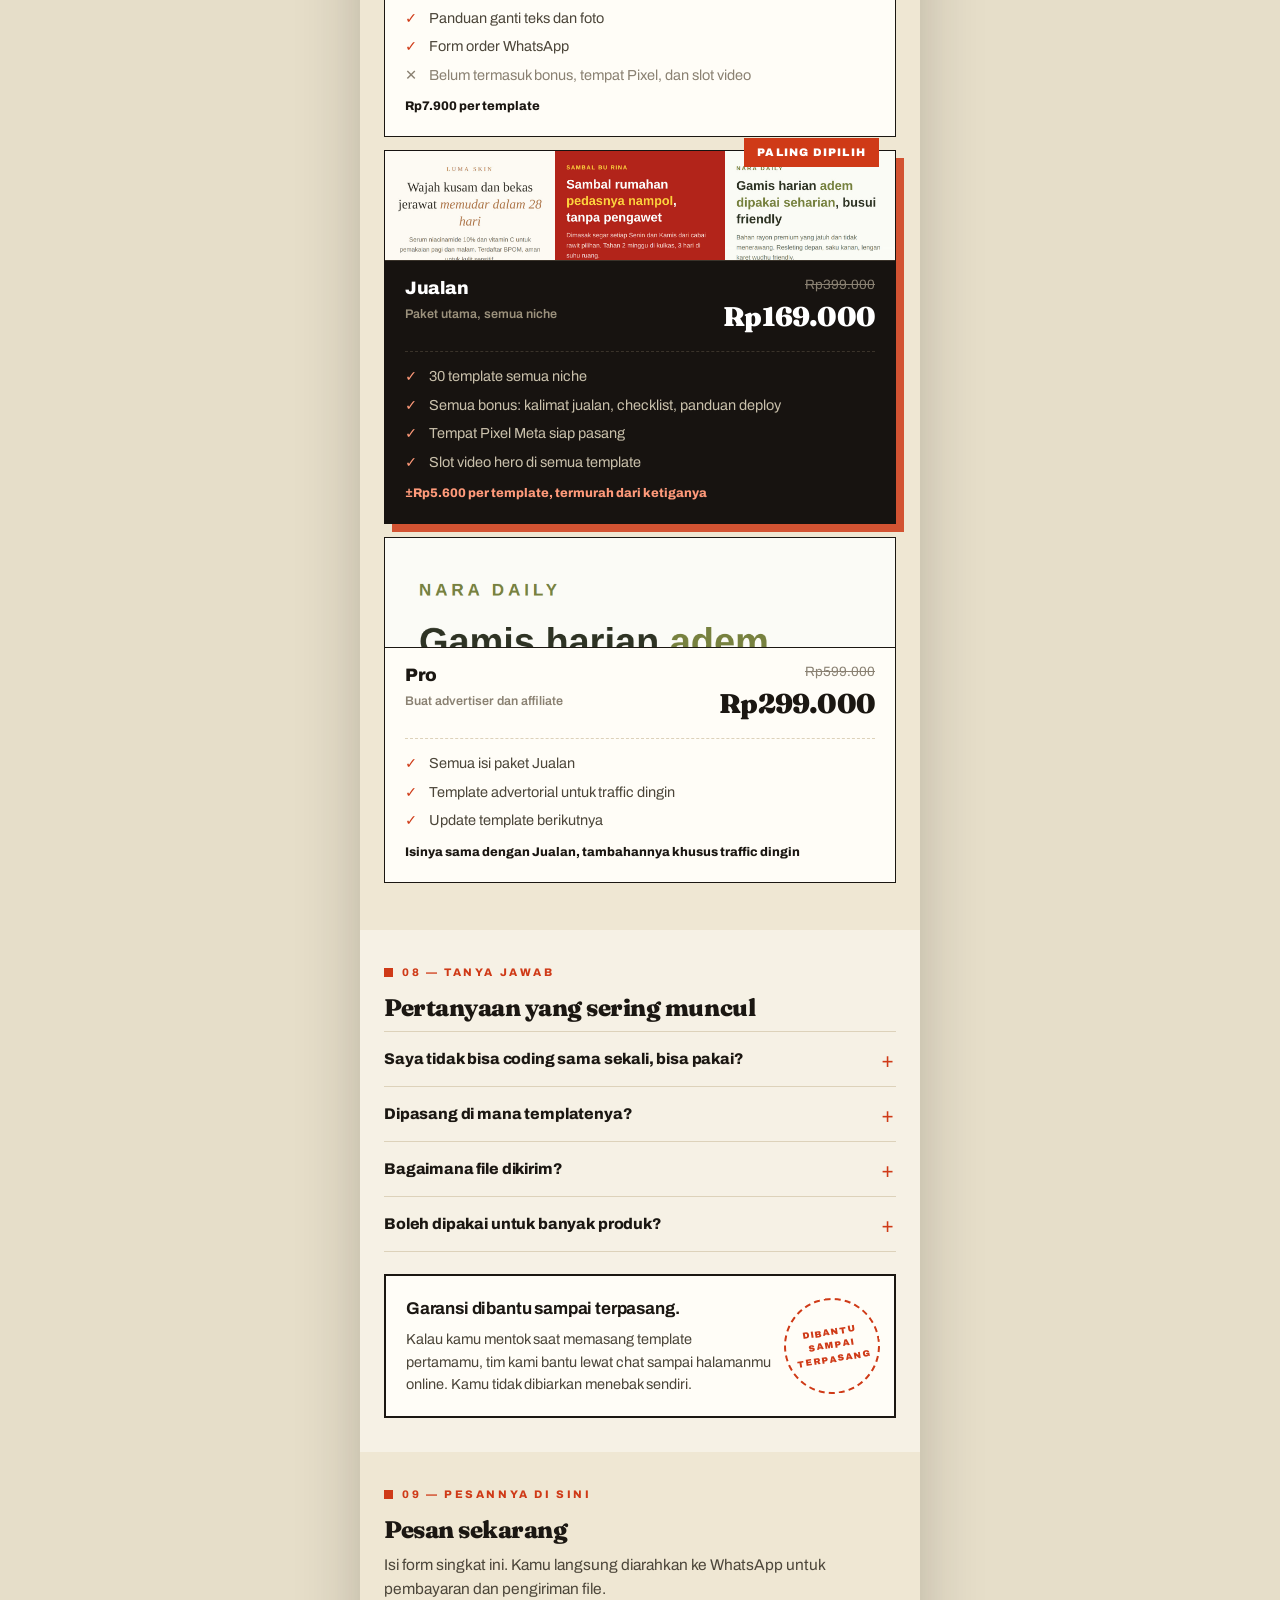
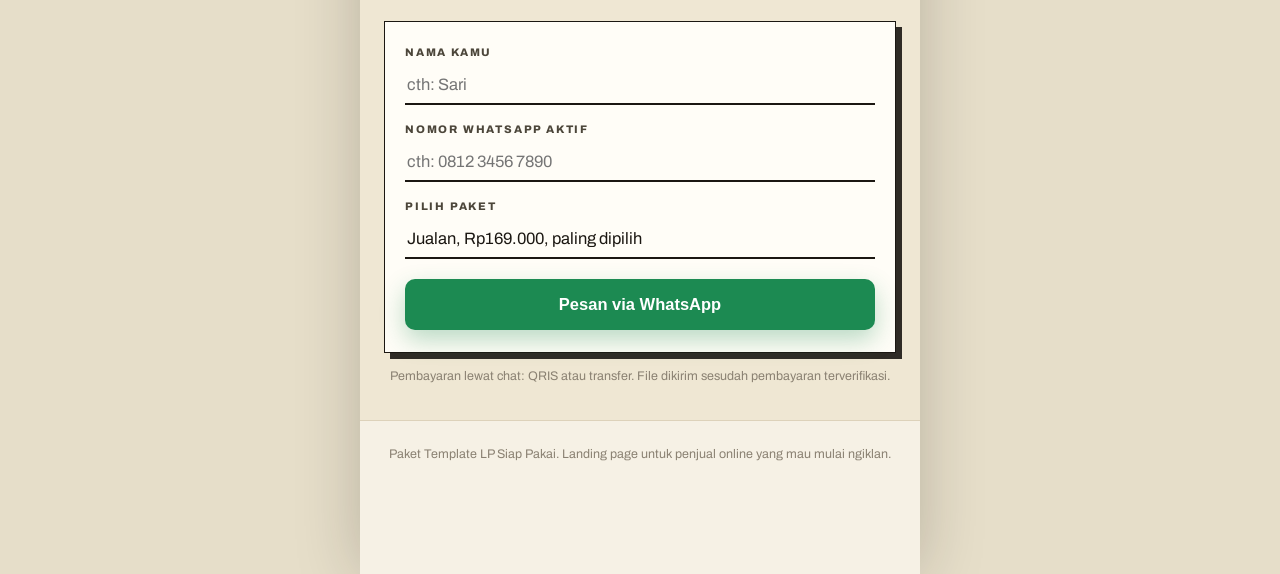
==== commit c495362d: "Gambar full resolution: ganti webp terkompres dan thumbnail dengan PNG screenshot asli 780x2600 dan " ====
--- a/index.html
+++ b/index.html
@@ -339,9 +339,9 @@
     <h2>Pilih desain sesuai niche jualanmu</h2>
     <p class="sub">Setiap template mengikuti struktur yang terbukti: headline, masalah, solusi, bukti, penawaran, tombol pesan. Yang berbeda hanya warna dan gayanya.</p>
     <div class="galeri">
-      <div class="tpl"><img class="shot" src="assets/img/card-skincare.webp" srcset="assets/img/card-skincare-390.webp 390w, assets/img/card-skincare.webp 780w" sizes="(max-width:600px) 45vw, 380px" width="780" height="800" loading="lazy" alt="Screenshot asli template landing page skincare"><div class="nama">Skincare dan Beauty<span>Before-after, testimoni, paket</span></div></div>
-      <div class="tpl"><img class="shot" src="assets/img/card-kuliner.webp" srcset="assets/img/card-kuliner-390.webp 390w, assets/img/card-kuliner.webp 780w" sizes="(max-width:600px) 45vw, 380px" width="780" height="800" loading="lazy" alt="Screenshot asli template landing page kuliner"><div class="nama">Makanan dan Kuliner<span>Galeri menu, harga paket, order WA</span></div></div>
-      <div class="tpl"><img class="shot" src="assets/img/card-fashion.webp" srcset="assets/img/card-fashion-390.webp 390w, assets/img/card-fashion.webp 780w" sizes="(max-width:600px) 45vw, 380px" width="780" height="800" loading="lazy" alt="Screenshot asli template landing page fashion muslim"><div class="nama">Fashion Muslim<span>Katalog warna, ukuran, COD</span></div></div>
+      <div class="tpl"><img class="shot" src="assets/img/tpl2-skincare.png" width="780" height="2600" loading="lazy" alt="Screenshot asli template landing page skincare"><div class="nama">Skincare dan Beauty<span>Before-after, testimoni, paket</span></div></div>
+      <div class="tpl"><img class="shot" src="assets/img/tpl2-kuliner.png" width="780" height="2600" loading="lazy" alt="Screenshot asli template landing page kuliner"><div class="nama">Makanan dan Kuliner<span>Galeri menu, harga paket, order WA</span></div></div>
+      <div class="tpl"><img class="shot" src="assets/img/tpl2-fashion.png" width="780" height="2600" loading="lazy" alt="Screenshot asli template landing page fashion muslim"><div class="nama">Fashion Muslim<span>Katalog warna, ukuran, COD</span></div></div>
       <div class="tpl"><div class="nama" style="padding-top:16px">Dan 27 template lain<span>Produk digital, herbal dan kesehatan, jasa dan layanan, elektronik, ibu dan bayi, dan niche lain. Strukturnya sama, tinggal ganti isi.</span></div></div>
     </div>
   </section>
@@ -388,7 +388,7 @@
     <h2>Pilih paketmu</h2>
     <p class="sub">Sekali bayar, bukan langganan. File dan bonus dikirim lewat WhatsApp. Hitung per templatenya, paket tengah yang paling murah.</p>
     <div class="paket">
-      <img class="pimg" style="object-position:center 30%" src="assets/img/plan-skincare.webp" width="780" height="760" loading="lazy" alt="Screenshot template paket Starter">
+      <img class="pimg" style="object-position:center 30%" src="assets/img/tpl2-skincare.png" width="780" height="2600" loading="lazy" alt="Screenshot template paket Starter">
       <div class="kepala-p">
         <div><b class="nama">Starter</b><span class="untuk-siapa">Buat mulai, satu niche dulu</span></div>
         <div class="ph"><s>Rp199.000</s><b>Rp79.000</b></div>
@@ -398,7 +398,7 @@
     </div>
     <div class="paket gelap">
       <span class="tag">PALING DIPILIH</span>
-      <img class="pimg" src="assets/img/lineup-960.jpg" width="960" height="624" loading="lazy" alt="Screenshot tiga template paket Jualan">
+      <img class="pimg" src="assets/img/lineup.jpg" width="1920" height="1247" loading="lazy" alt="Screenshot tiga template paket Jualan">
       <div class="kepala-p">
         <div><b class="nama">Jualan</b><span class="untuk-siapa">Paket utama, semua niche</span></div>
         <div class="ph"><s>Rp399.000</s><b>Rp169.000</b></div>
@@ -407,7 +407,7 @@
       <span class="nilai">&plusmn;Rp5.600 per template, termurah dari ketiganya</span>
     </div>
     <div class="paket">
-      <img class="pimg" src="assets/img/plan-fashion.webp" width="780" height="760" loading="lazy" alt="Screenshot template paket Pro">
+      <img class="pimg" src="assets/img/tpl2-fashion.png" width="780" height="2600" loading="lazy" alt="Screenshot template paket Pro">
       <div class="kepala-p">
         <div><b class="nama">Pro</b><span class="untuk-siapa">Buat advertiser dan affiliate</span></div>
         <div class="ph"><s>Rp599.000</s><b>Rp299.000</b></div>
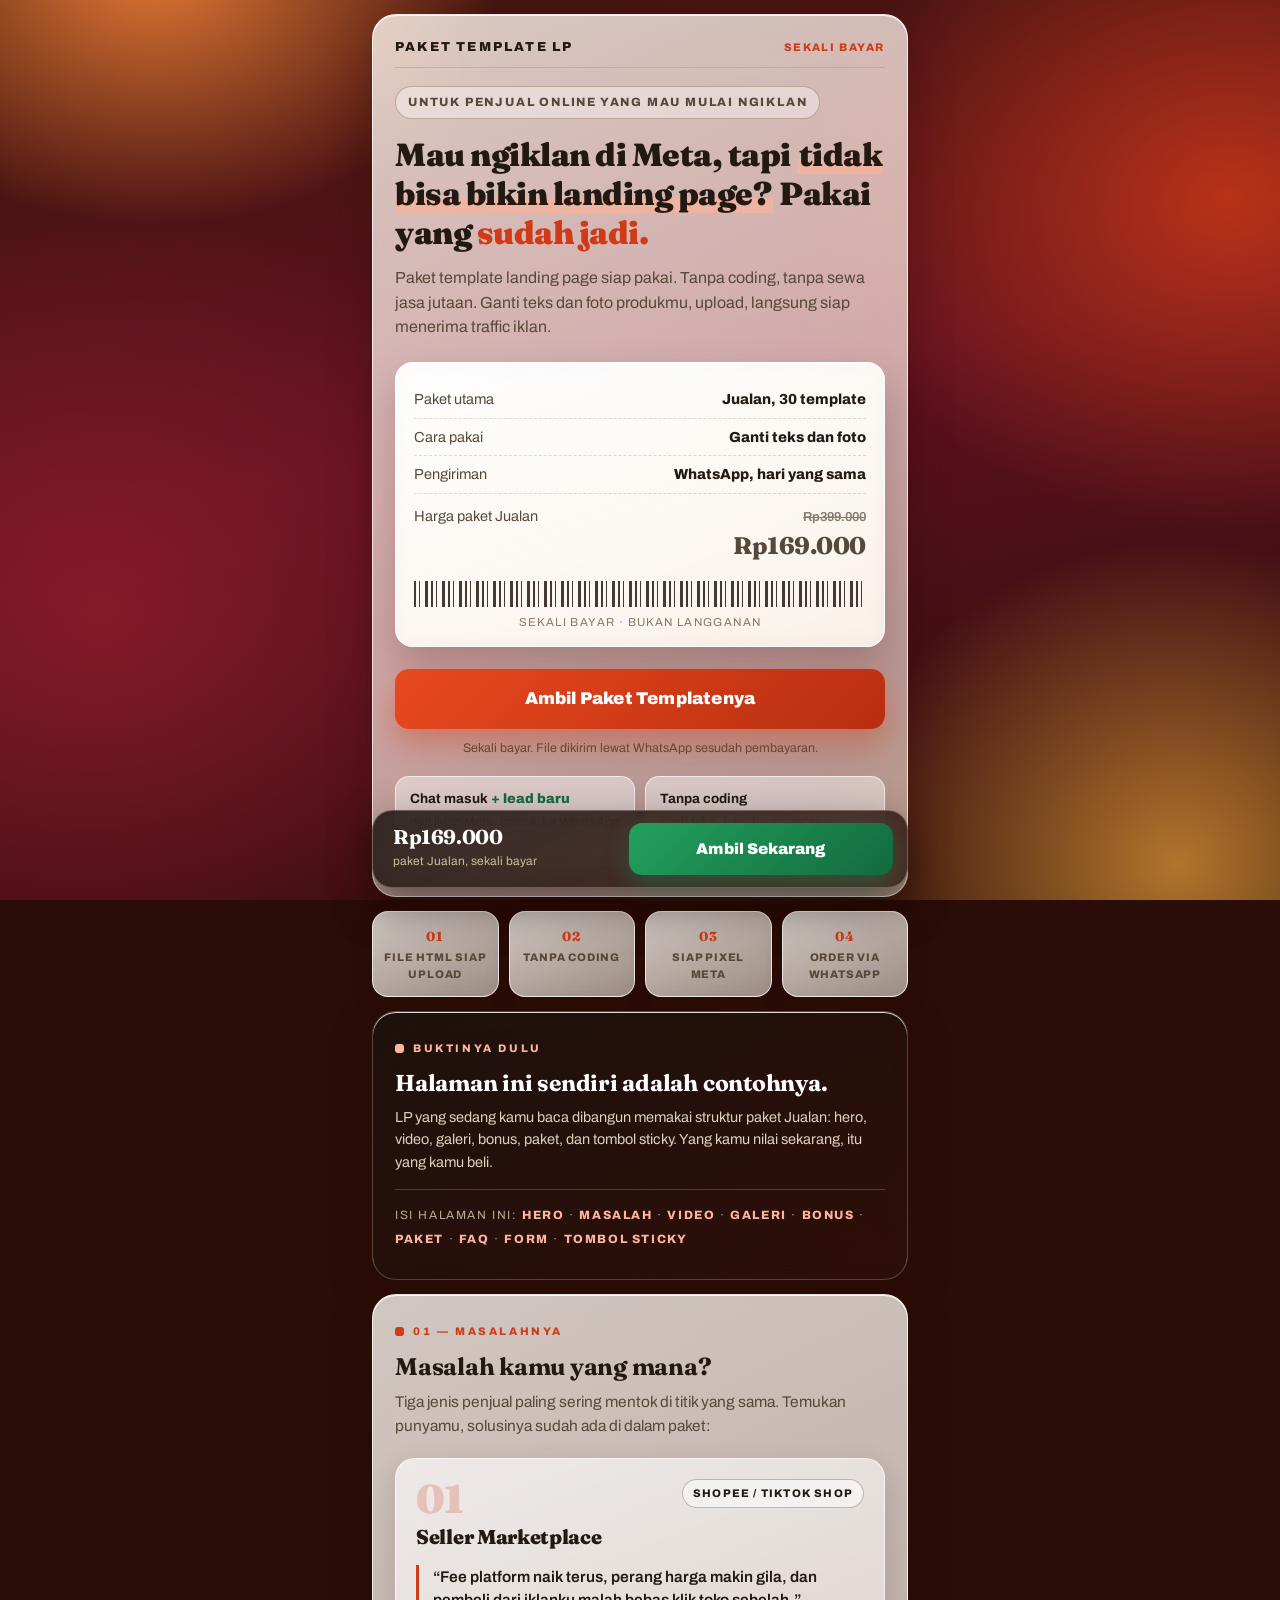
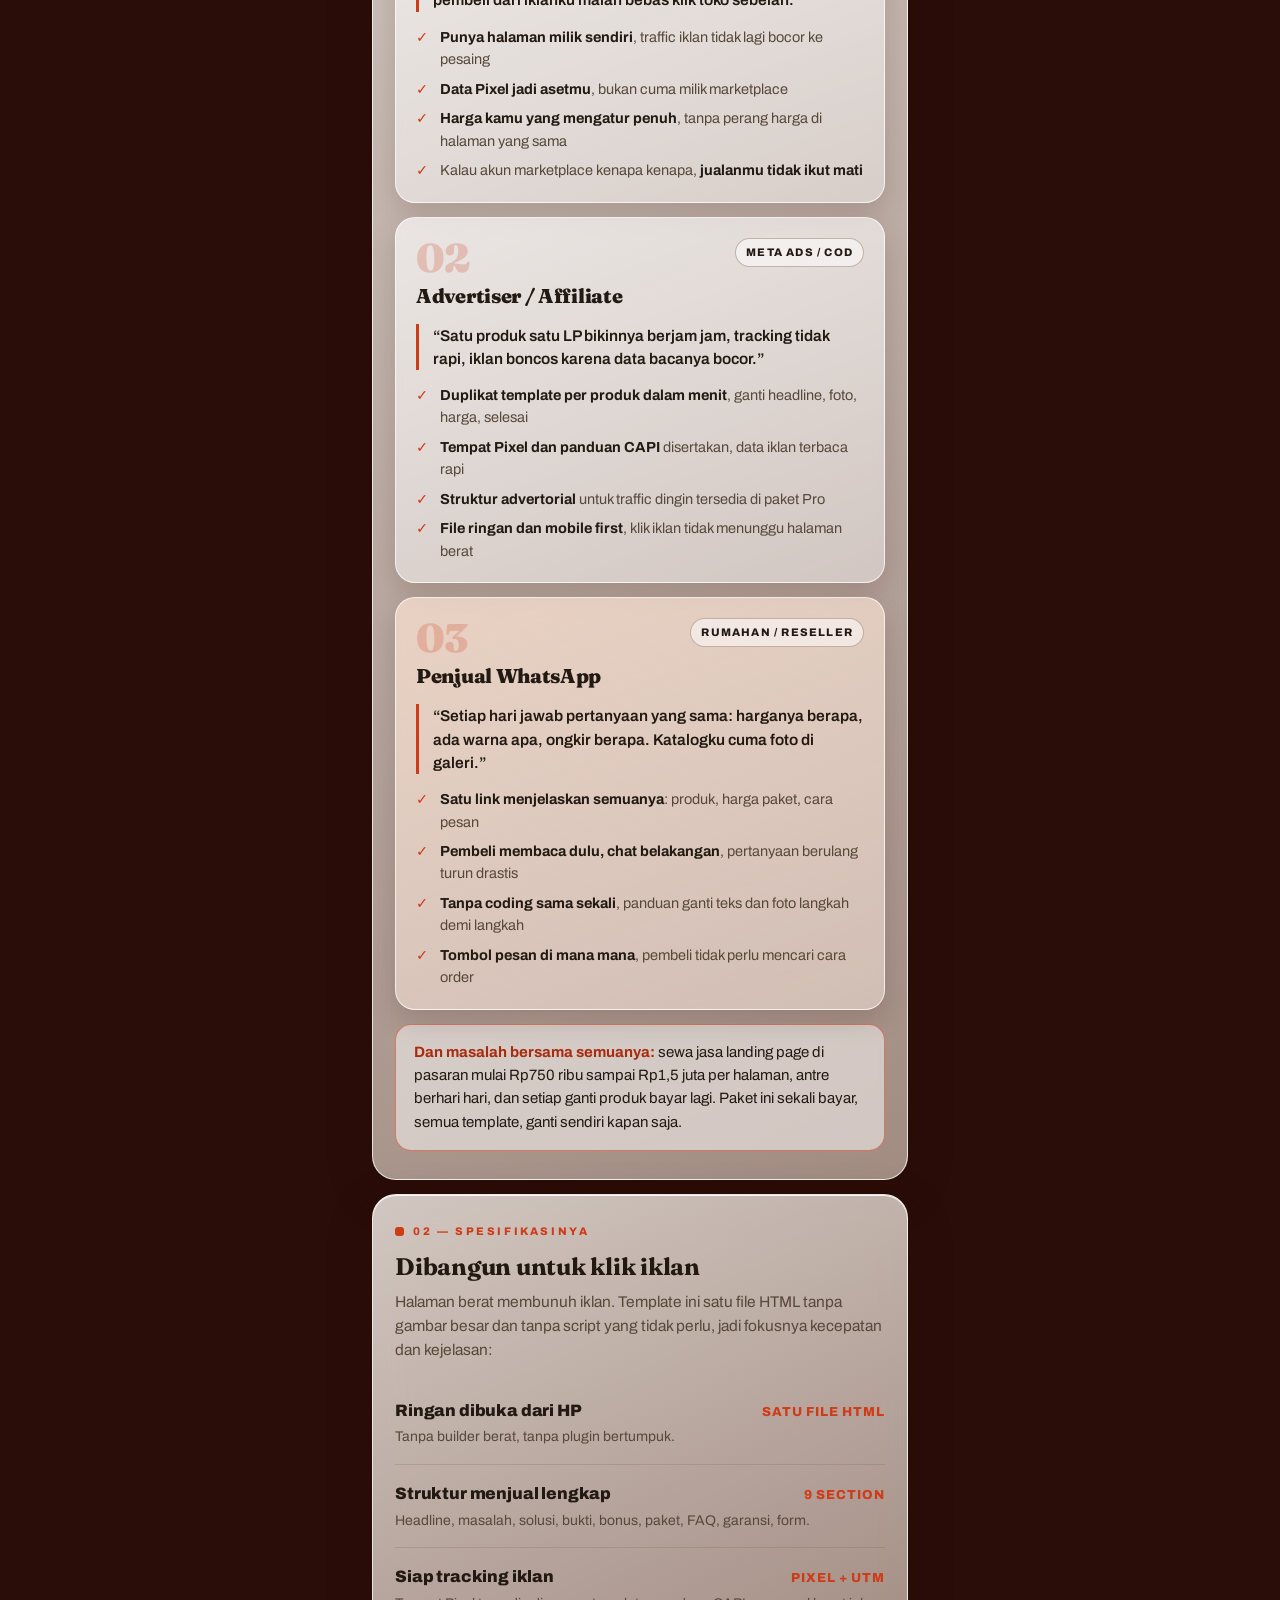
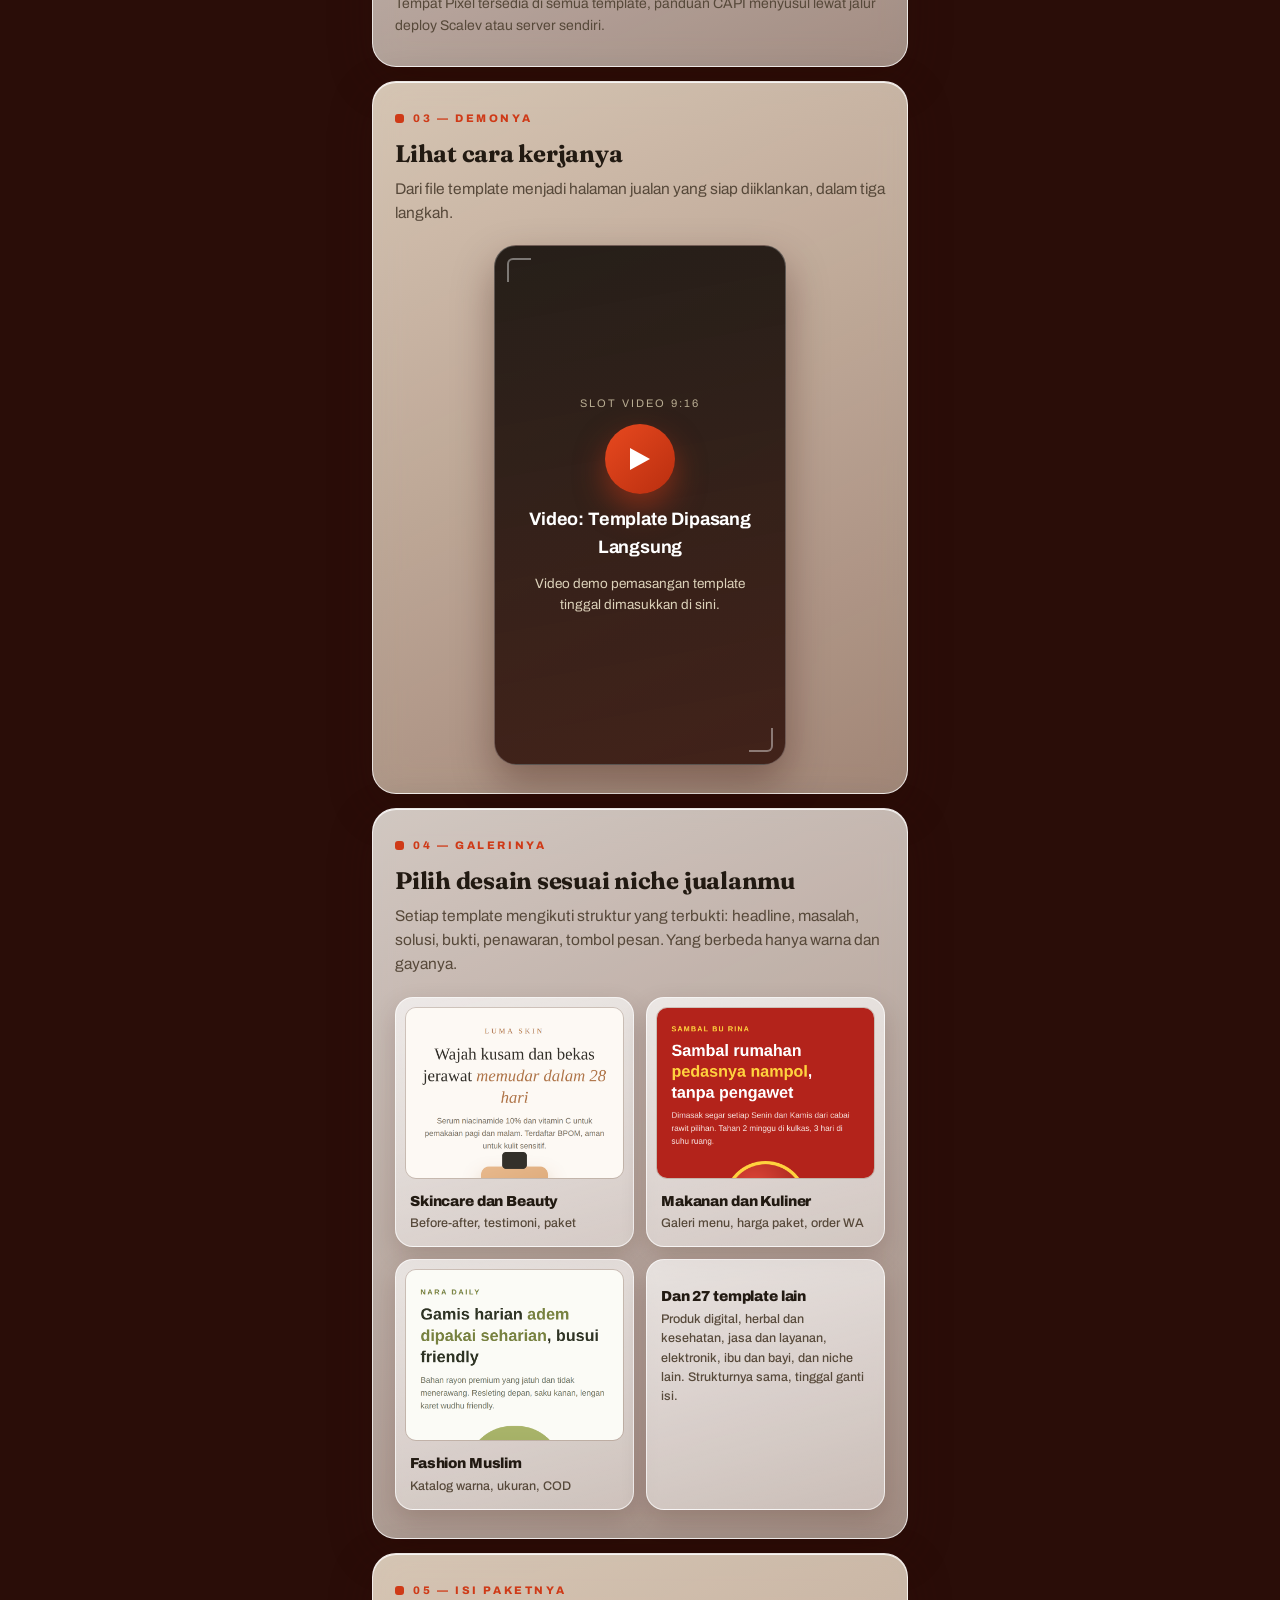
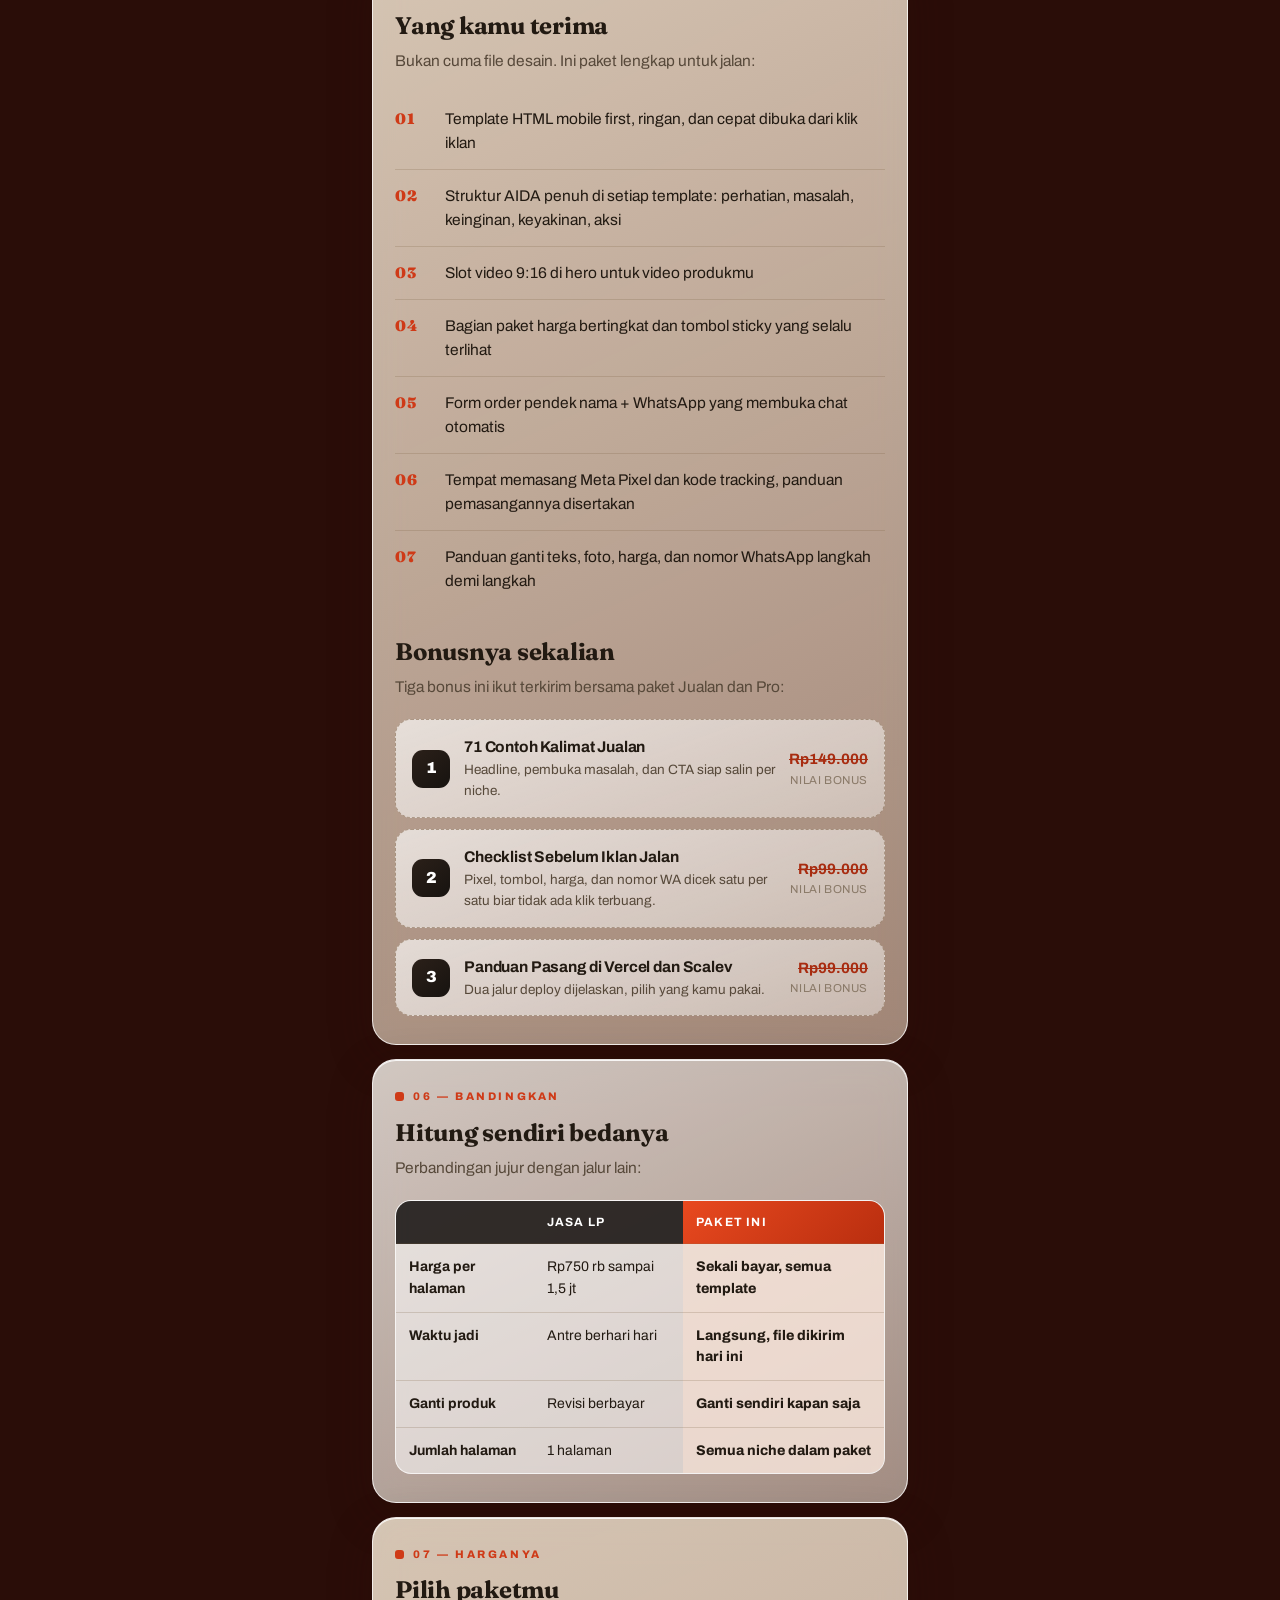
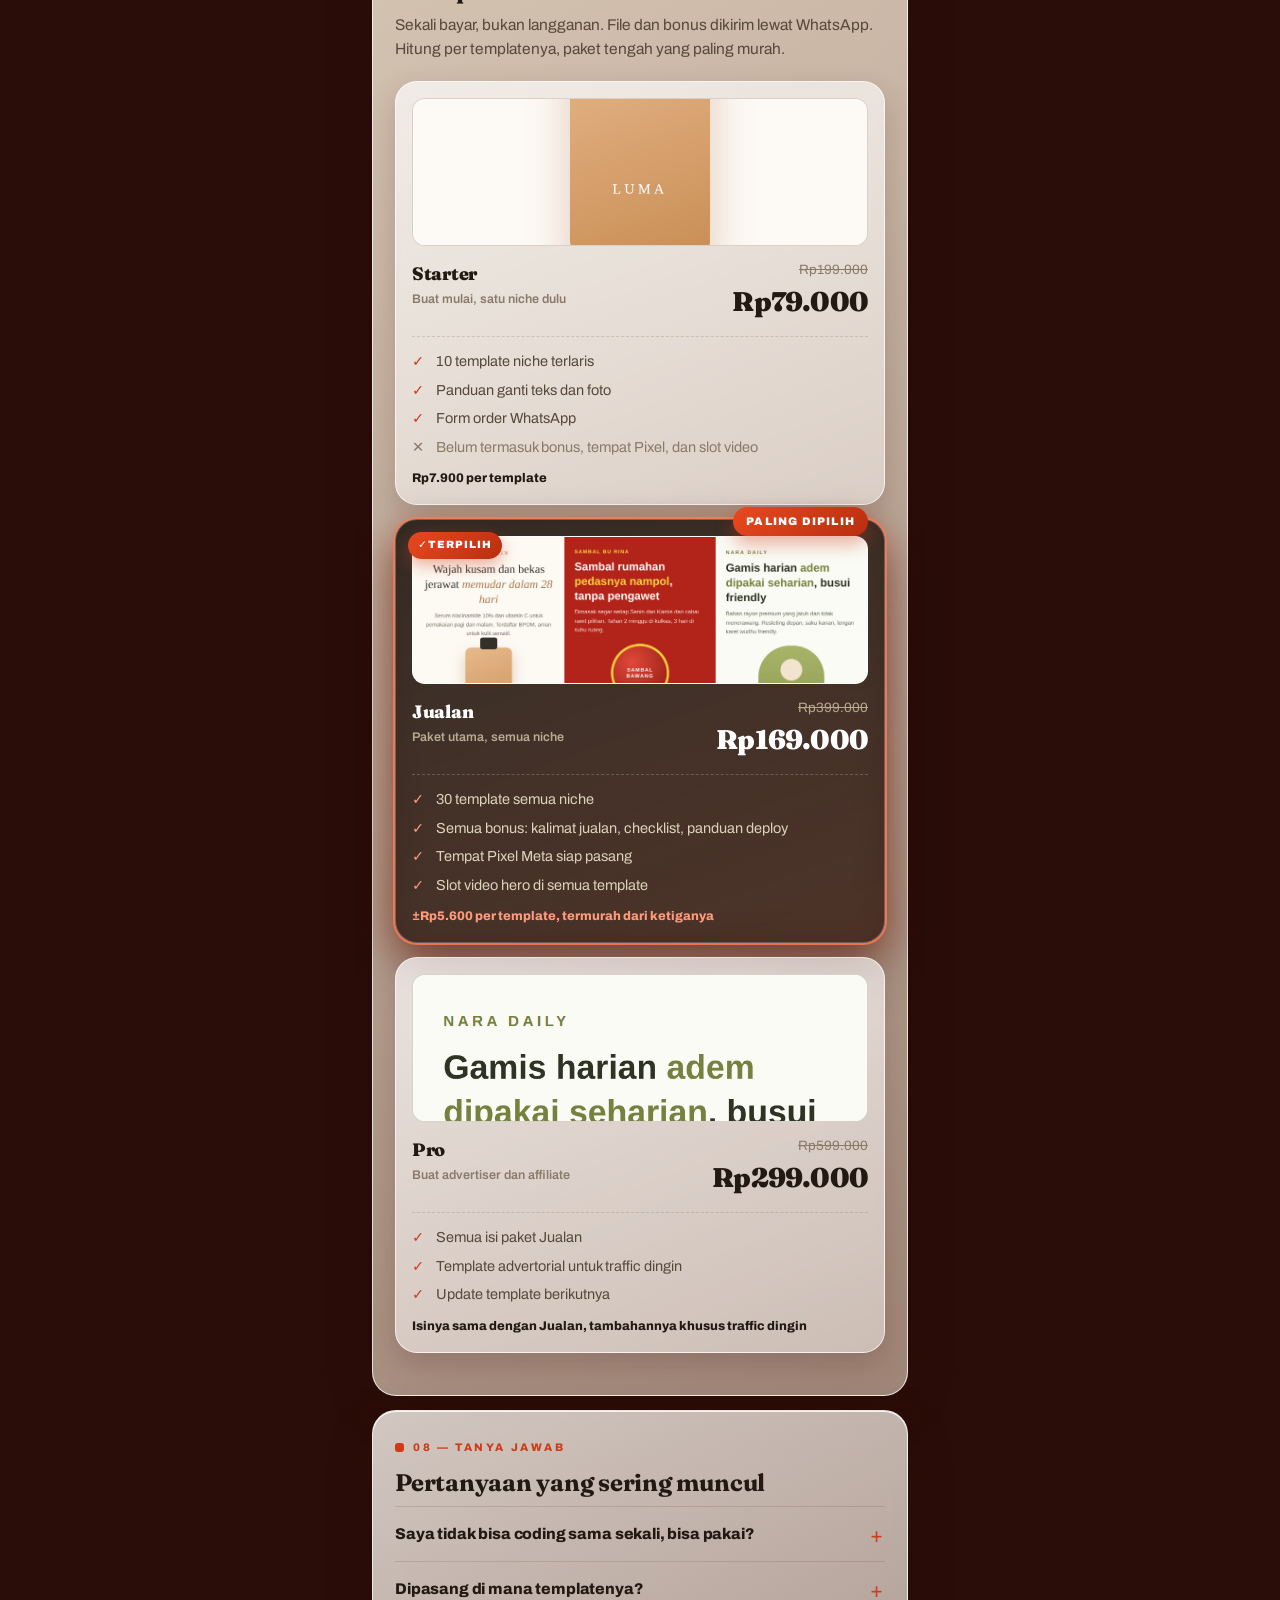
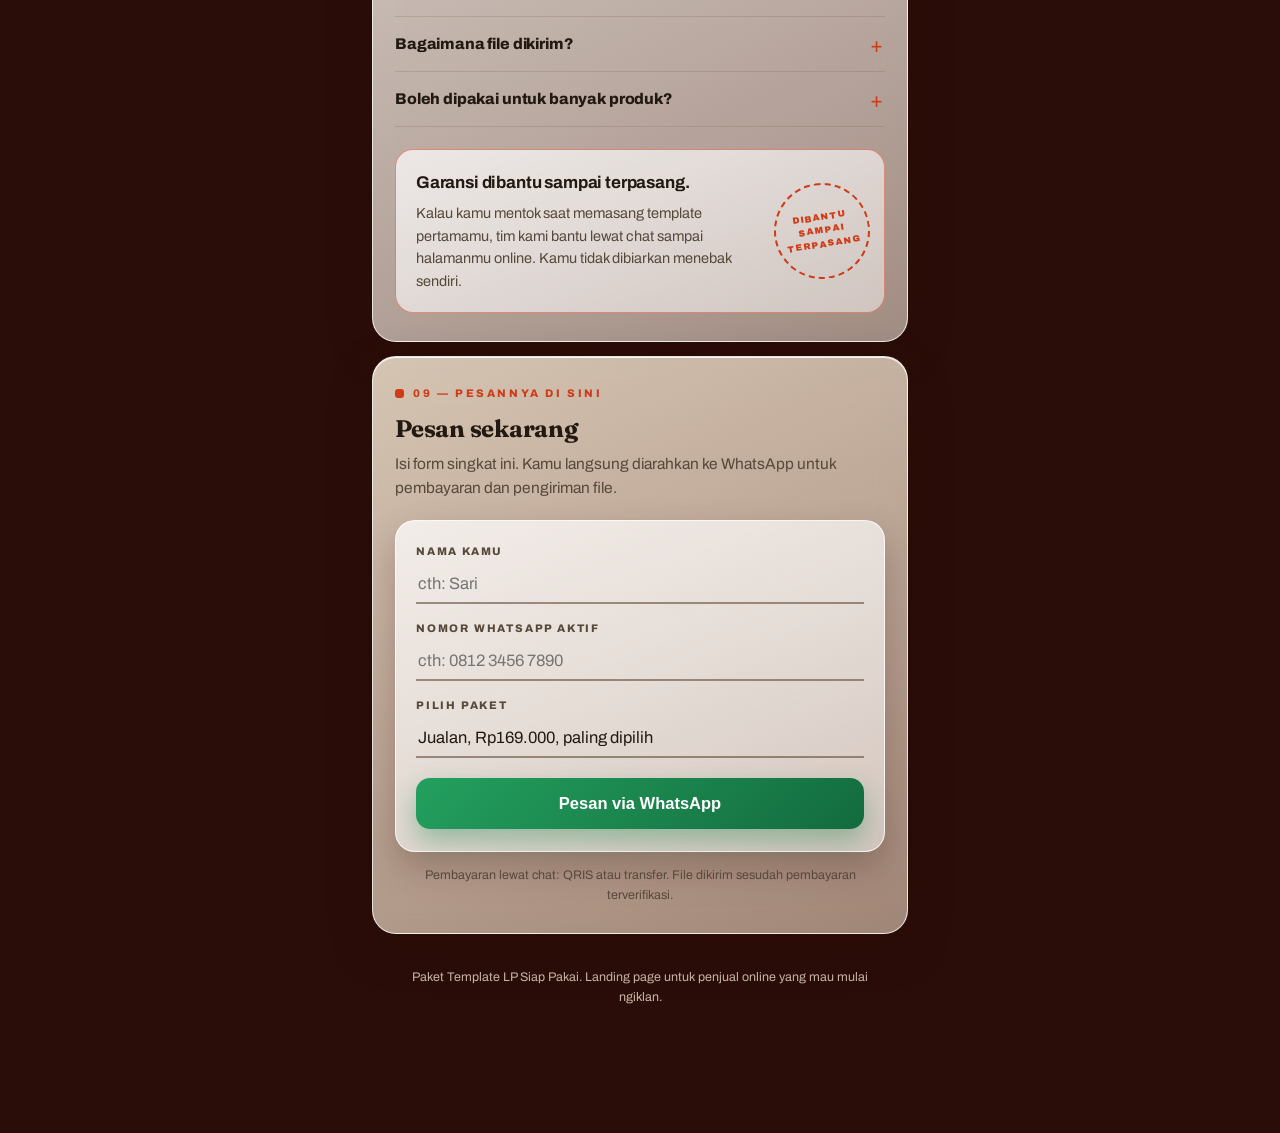
==== commit 57ac2856: "Glassmorphism + interaktif: panel kaca blur di atas gradasi marun, kartu paket bisa diklik dan sinkr" ====
--- a/index.html
+++ b/index.html
@@ -8,211 +8,224 @@
 <link rel="stylesheet" href="assets/fonts/fonts.css">
   <style>
   :root{
-    --paper:#f6f1e5; --paper2:#efe7d3; --card:#fffdf7; --ink:#1b1712; --ink2:#4c463a; --faint:#8a8172;
-    --line:#ddd2ba; --red:#cf3a17; --red-dk:#a82c10; --wash:#f9e9e1; --green:#1c8a52; --green-dk:#136b3e;
-    --dark:#171310; --darkline:#3a332a;
+    --paper:#f6f1e5; --ink:#221a12; --ink2:#57493a; --faint:#8a7a68;
+    --line:rgba(120,90,60,.22); --red:#cf3a17; --red-dk:#a82c10; --green:#1c8a52; --green-dk:#136b3e;
+    --glass:linear-gradient(155deg, rgba(255,253,247,.78), rgba(255,248,235,.55));
+    --glass-brd:rgba(255,255,255,.75);
+    --shadow:0 14px 44px rgba(46,10,0,.28), inset 0 1px 0 rgba(255,255,255,.85);
   }
   *{margin:0;padding:0;box-sizing:border-box}
-  html{scroll-behavior:smooth}
-  body{font-family:"Archivo",system-ui,-apple-system,sans-serif;color:var(--ink);background:#e6dec9;line-height:1.55;-webkit-font-smoothing:antialiased}
-  .wrap{max-width:560px;margin:0 auto;background:var(--paper);min-height:100vh;box-shadow:0 0 60px rgba(27,23,18,.22)}
-  section{padding:34px 24px}
+  html{scroll-behavior:smooth;background:#2a0d08}
+  body{font-family:"Archivo",system-ui,-apple-system,sans-serif;color:var(--ink);line-height:1.55;-webkit-font-smoothing:antialiased;position:relative;overflow-x:hidden}
+  body:before{content:"";position:fixed;inset:0;z-index:-2;background:
+    radial-gradient(560px 420px at 12% -4%, rgba(255,138,60,.85), transparent 62%),
+    radial-gradient(640px 520px at 96% 22%, rgba(207,58,23,.8), transparent 64%),
+    radial-gradient(700px 620px at 8% 68%, rgba(146,30,44,.75), transparent 65%),
+    radial-gradient(560px 520px at 92% 96%, rgba(232,161,58,.7), transparent 62%),
+    linear-gradient(168deg,#40160c 0%, #5f1120 46%, #2a0d08 100%)}
+  body:after{content:"";position:fixed;inset:0;z-index:-1;backdrop-filter:none;pointer-events:none}
+  .wrap{max-width:560px;margin:0 auto;padding:14px 12px 26px;min-height:100vh}
+  section{padding:28px 22px;margin:0 0 14px;background:var(--glass);-webkit-backdrop-filter:blur(18px) saturate(1.45);backdrop-filter:blur(18px) saturate(1.45);border:1px solid var(--glass-brd);border-radius:24px;box-shadow:var(--shadow)}
   .kick{font-size:11px;letter-spacing:2.6px;font-weight:800;color:var(--red);text-transform:uppercase;display:flex;align-items:center;gap:9px;margin-bottom:12px}
-  .kick:before{content:"";width:9px;height:9px;background:var(--red);flex:0 0 9px}
-  .kick.putih{color:#ff9a7a}.kick.putih:before{background:#ff9a7a}
-  h2{font-size:24px;line-height:1.25;letter-spacing:-.02em;font-weight:850;margin-bottom:8px}
+  .kick:before{content:"";width:9px;height:9px;background:var(--red);border-radius:3px;flex:0 0 9px}
+  .kick.putih{color:#ffb59d}.kick.putih:before{background:#ffb59d}
+  h1,h2{font-family:"Fraunces",Georgia,serif}
+  h2{font-size:24px;line-height:1.25;letter-spacing:-.01em;font-weight:700;margin-bottom:8px}
   p{font-size:15.5px;color:var(--ink2)}
   .sub{margin-bottom:20px}
-  .rule{border:none;border-top:1px solid var(--line)}
+  .rv{opacity:0;transform:translateY(20px);transition:opacity .65s ease,transform .65s cubic-bezier(.22,.8,.3,1)}
+  .rv.masuk{opacity:1;transform:none}
+  @keyframes pop{0%{transform:scale(1)}40%{transform:scale(1.14)}100%{transform:scale(1)}}
+  .pop{animation:pop .35s ease}
+  @media (prefers-reduced-motion: reduce){.rv{opacity:1;transform:none;transition:none}*,*:before,*:after{animation-duration:.001s!important;transition-duration:.001s!important}}
 
   /* HERO */
-  .hero{padding:22px 24px 36px;border-bottom:3px double var(--ink)}
-  .mast{display:flex;justify-content:space-between;align-items:baseline;border-bottom:1px solid var(--ink);padding-bottom:10px}
+  .hero{padding:22px 22px 30px;margin-bottom:14px;background:var(--glass);-webkit-backdrop-filter:blur(18px) saturate(1.45);backdrop-filter:blur(18px) saturate(1.45);border:1px solid var(--glass-brd);border-radius:24px;box-shadow:var(--shadow)}
+  .mast{display:flex;justify-content:space-between;align-items:baseline;border-bottom:1px solid var(--line);padding-bottom:10px}
   .mast b{font-size:13px;letter-spacing:2.2px;font-weight:850}
   .mast span{font-size:11px;letter-spacing:1.6px;color:var(--red);font-weight:800}
-  .hero .untuk{display:inline-block;margin-top:18px;font-size:12px;font-weight:800;letter-spacing:1.8px;text-transform:uppercase;color:var(--ink2);border:1px solid var(--ink);padding:6px 12px;border-radius:999px}
-  .hero h1{font-size:32px;line-height:1.22;letter-spacing:-.025em;font-weight:900;margin-top:16px}
-  .hero h1 .tandai{background-image:linear-gradient(180deg,transparent 62%,#f3b49e 62%);padding:0 2px}
+  .hero .untuk{display:inline-block;margin-top:18px;font-size:12px;font-weight:800;letter-spacing:1.8px;text-transform:uppercase;color:var(--ink2);border:1px solid rgba(120,90,60,.4);padding:6px 12px;border-radius:999px;background:rgba(255,255,255,.4)}
+  .hero h1{font-size:32px;line-height:1.22;letter-spacing:-.015em;font-weight:900;margin-top:16px}
+  .hero h1 .tandai{background-image:linear-gradient(180deg,transparent 62%,rgba(243,180,158,.85) 62%);padding:0 2px}
   .hero h1 .merah{color:var(--red)}
   .hero>p{margin-top:14px;font-size:16px}
-  .struk{background:var(--card);border:1.5px solid var(--ink);margin-top:22px;padding:18px 18px 14px;box-shadow:6px 6px 0 rgba(27,23,18,.9)}
+  .struk{background:linear-gradient(160deg, rgba(255,255,255,.92), rgba(255,251,242,.78));-webkit-backdrop-filter:blur(10px);backdrop-filter:blur(10px);border:1px solid rgba(255,255,255,.9);border-radius:18px;margin-top:22px;padding:18px 18px 14px;box-shadow:0 18px 38px rgba(46,10,0,.22), inset 0 1px 0 #fff;animation:melayang 7s ease-in-out infinite}
+  @keyframes melayang{0%,100%{transform:translateY(0)}50%{transform:translateY(-5px)}}
   .struk .baris{display:flex;justify-content:space-between;gap:14px;font-size:14.5px;padding:7px 0;border-bottom:1px dashed var(--line)}
   .struk .baris span{color:var(--ink2)}
   .struk .baris b{font-weight:800;text-align:right}
   .struk .baris.total{border-bottom:none;padding-top:11px;align-items:baseline}
-  .struk .baris.total b{font-size:24px;letter-spacing:-.02em}
-  .struk .baris.total b s{display:block;font-size:13px;color:var(--faint);font-weight:600;letter-spacing:0}
-  .struk .kode{height:26px;margin-top:10px;background:repeating-linear-gradient(90deg,var(--ink) 0 2px,transparent 2px 5px,var(--ink) 5px 6px,transparent 6px 11px,var(--ink) 11px 14px,transparent 14px 17px)}
+  .struk .baris.total b{font-size:24px;letter-spacing:-.02em;font-family:"Fraunces",Georgia,serif}
+  .struk .baris.total b s{display:block;font-size:13px;color:var(--faint);font-weight:600;letter-spacing:0;font-family:"Archivo",sans-serif}
+  .struk .kode{height:26px;margin-top:10px;background:repeating-linear-gradient(90deg,var(--ink) 0 2px,transparent 2px 5px,var(--ink) 5px 6px,transparent 6px 11px,var(--ink) 11px 14px,transparent 14px 17px);opacity:.85}
   .struk small{display:block;text-align:center;color:var(--faint);font-size:11.5px;letter-spacing:1.4px;margin-top:7px;text-transform:uppercase}
-  .hero-cta{display:block;text-align:center;background:var(--red);color:#fff;font-weight:900;font-size:17px;letter-spacing:.2px;padding:17px;border-radius:10px;text-decoration:none;margin-top:22px;box-shadow:0 12px 26px rgba(207,58,23,.30)}
-  .hero-cta:active{background:var(--red-dk)}
-  .hero small.bawah{display:block;text-align:center;color:var(--faint);margin-top:10px;font-size:12.5px}
+  .hero-cta{display:block;text-align:center;background:linear-gradient(135deg,#e8491f,#b92e0f);color:#fff;font-weight:900;font-size:17px;letter-spacing:.2px;padding:17px;border-radius:14px;text-decoration:none;margin-top:22px;box-shadow:0 14px 30px rgba(207,58,23,.4);position:relative;overflow:hidden;transition:transform .18s ease,box-shadow .18s ease}
+  .hero-cta:after{content:"";position:absolute;top:0;left:-70%;width:45%;height:100%;background:linear-gradient(100deg,transparent,rgba(255,255,255,.45),transparent);transform:skewX(-18deg);transition:left .55s ease}
+  .hero-cta:hover{transform:translateY(-2px);box-shadow:0 18px 36px rgba(207,58,23,.48)}
+  .hero-cta:hover:after{left:120%}
+  .hero-cta:active{transform:scale(.985)}
+  .hero small.bawah{display:block;text-align:center;color:var(--ink2);margin-top:10px;font-size:12.5px}
   .catatan{display:grid;grid-template-columns:1fr 1fr;gap:10px;margin-top:18px}
-  .catatan div{border:1px solid var(--line);background:var(--card);padding:12px 14px;font-size:13px;color:var(--ink2)}
+  .catatan div{border:1px solid rgba(255,255,255,.65);background:rgba(255,255,255,.45);border-radius:14px;padding:12px 14px;font-size:13px;color:var(--ink2)}
   .catatan b{display:block;color:var(--ink);font-size:13.5px;margin-bottom:2px}
   .catatan .naik{color:var(--green-dk);font-weight:850}
 
   /* Bar kepercayaan */
-  .trust{display:grid;grid-template-columns:repeat(4,1fr);border-bottom:1px solid var(--line);background:var(--card)}
-  .trust div{padding:14px 8px 13px;text-align:center;font-size:11px;letter-spacing:.8px;font-weight:800;text-transform:uppercase;color:var(--ink2);border-left:1px solid var(--line)}
-  .trust div:first-child{border-left:none}
-  .trust i{display:block;font-style:normal;color:var(--red);font-size:13px;margin-bottom:3px}
+  .trust{display:grid;grid-template-columns:repeat(4,1fr);gap:10px;margin-bottom:14px}
+  .trust div{padding:14px 8px 13px;text-align:center;font-size:11px;letter-spacing:.8px;font-weight:800;text-transform:uppercase;color:var(--ink2);background:var(--glass);-webkit-backdrop-filter:blur(14px);backdrop-filter:blur(14px);border:1px solid var(--glass-brd);border-radius:16px;box-shadow:0 8px 22px rgba(46,10,0,.18)}
+  .trust i{display:block;font-style:normal;color:var(--red);font-size:13px;margin-bottom:3px;font-family:"Fraunces",Georgia,serif}
 
   /* Banner bukti */
-  .bukti{background:var(--dark);color:#f3ecdc;padding:30px 24px}
+  .bukti{background:linear-gradient(155deg, rgba(26,19,14,.82), rgba(46,16,10,.72));-webkit-backdrop-filter:blur(18px) saturate(1.3);backdrop-filter:blur(18px) saturate(1.3);color:#f6efe0;padding:28px 22px;margin-bottom:14px;border:1px solid rgba(255,255,255,.22);border-radius:24px;box-shadow:var(--shadow)}
   .bukti h2{color:#fff;font-size:23px}
-  .bukti p{color:#c9c0ab;font-size:14.5px}
-  .bukti .isi-halaman{margin-top:16px;border-top:1px solid var(--darkline);padding-top:13px;font-size:12px;letter-spacing:1.6px;text-transform:uppercase;color:#9b917c;line-height:2}
-  .bukti .isi-halaman b{color:#ff9a7a;font-weight:800}
+  .bukti p{color:#ddd2ba;font-size:14.5px}
+  .bukti .isi-halaman{margin-top:16px;border-top:1px solid rgba(255,255,255,.18);padding-top:13px;font-size:12px;letter-spacing:1.6px;text-transform:uppercase;color:#b7ab90;line-height:2}
+  .bukti .isi-halaman b{color:#ffb59d;font-weight:800}
 
   /* Persona */
   .persona{display:grid;gap:14px}
-  .kartu-p{border:1.5px solid var(--ink);background:var(--card);padding:20px}
-  .kartu-p.pol{background:transparent;border:1px solid var(--line);border-top:1.5px solid var(--ink)}
-  .kartu-p.cuci{background:var(--wash);border:1.5px solid var(--ink)}
+  .kartu-p{border:1px solid rgba(255,255,255,.7);background:linear-gradient(160deg, rgba(255,255,255,.66), rgba(255,255,255,.4));border-radius:20px;padding:20px;box-shadow:0 10px 28px rgba(46,10,0,.16);transition:transform .25s ease,box-shadow .25s ease}
+  .kartu-p:hover{transform:translateY(-3px);box-shadow:0 16px 34px rgba(46,10,0,.22)}
+  .kartu-p.cuci{background:linear-gradient(160deg, rgba(249,224,208,.75), rgba(249,233,225,.5))}
   .kartu-p .atas{display:flex;justify-content:space-between;align-items:flex-start;gap:10px}
-  .kartu-p .no{font-size:40px;font-weight:900;letter-spacing:-.03em;color:var(--paper2);line-height:1}
-  .kartu-p.cuci .no{color:#f0cdbd}
-  .kartu-p .plat{font-size:11px;font-weight:800;letter-spacing:1.2px;text-transform:uppercase;border:1px solid var(--ink);padding:5px 10px;border-radius:999px;white-space:nowrap;background:var(--paper)}
-  .kartu-p h3{font-size:20px;font-weight:850;letter-spacing:-.015em;margin-top:2px}
+  .kartu-p .no{font-size:40px;font-weight:900;letter-spacing:-.03em;color:rgba(207,58,23,.22);line-height:1;font-family:"Fraunces",Georgia,serif}
+  .kartu-p .plat{font-size:11px;font-weight:800;letter-spacing:1.2px;text-transform:uppercase;border:1px solid rgba(120,90,60,.4);padding:5px 10px;border-radius:999px;white-space:nowrap;background:rgba(255,255,255,.55)}
+  .kartu-p h3{font-size:20px;font-weight:850;letter-spacing:-.015em;margin-top:2px;font-family:"Fraunces",Georgia,serif}
   .kartu-p blockquote{margin:13px 0 14px;padding-left:14px;border-left:3px solid var(--red);font-size:15.5px;font-weight:600;line-height:1.5;color:var(--ink)}
   .kartu-p ul{list-style:none;display:grid;gap:7px}
   .kartu-p ul li{font-size:14.5px;color:var(--ink2);padding-left:24px;position:relative}
-  .kartu-p ul li:before{content:"✓";position:absolute;left:0;top:0;color:var(--red);font-weight:900}
+  .kartu-p ul li:before{content:"\2713";position:absolute;left:0;top:0;color:var(--red);font-weight:900}
   .kartu-p ul li b{color:var(--ink)}
-  .bersama{margin-top:14px;border:1.5px solid var(--red);background:var(--card);padding:16px 18px;font-size:15px}
+  .bersama{margin-top:14px;border:1.5px solid rgba(207,58,23,.55);background:rgba(255,255,255,.5);border-radius:16px;padding:16px 18px;font-size:15px}
   .bersama b{color:var(--red-dk)}
 
   /* Spesifikasi */
-  .spek{background:var(--card);border-top:1px solid var(--line);border-bottom:1px solid var(--line)}
   .spek .baris{padding:16px 0;border-bottom:1px solid var(--line)}
-  .spek .baris:last-child{border-bottom:none}
+  .spek .baris:last-child{border-bottom:none;padding-bottom:2px}
+  .spek .baris:first-of-type{padding-top:2px}
   .spek .baris .kepala{display:flex;justify-content:space-between;align-items:baseline;gap:12px}
   .spek .baris b{font-size:16.5px;font-weight:850;letter-spacing:-.01em}
   .spek .baris .nilai{font-size:13px;font-weight:800;letter-spacing:1px;text-transform:uppercase;color:var(--red);white-space:nowrap}
   .spek .baris p{font-size:14px;margin-top:3px}
 
   /* Video */
-  .latar2{background:var(--paper2)}
-  .video-slot{background:var(--dark);border-radius:16px;position:relative;aspect-ratio:9/16;max-height:520px;margin:0 auto;overflow:hidden}
-  .video-slot:before,.video-slot:after{content:"";position:absolute;width:22px;height:22px;border:2px solid #6b6151}
-  .video-slot:before{top:12px;left:12px;border-right:none;border-bottom:none}
-  .video-slot:after{bottom:12px;right:12px;border-left:none;border-top:none}
-  .video-kosong{position:absolute;inset:0;display:flex;flex-direction:column;align-items:center;justify-content:center;color:#c9c0ab;text-align:center;padding:26px;gap:12px}
-  .video-kosong .play{width:70px;height:70px;border-radius:50%;background:var(--red);display:flex;align-items:center;justify-content:center;box-shadow:0 14px 30px rgba(207,58,23,.4)}
+  .latar2{background:linear-gradient(155deg, rgba(255,244,224,.8), rgba(252,236,214,.55))}
+  .video-slot{background:linear-gradient(170deg, rgba(24,18,13,.92), rgba(52,20,12,.88));border:1px solid rgba(255,255,255,.25);border-radius:22px;position:relative;aspect-ratio:9/16;max-height:520px;margin:0 auto;overflow:hidden;box-shadow:0 18px 40px rgba(46,10,0,.35)}
+  .video-slot:before,.video-slot:after{content:"";position:absolute;width:22px;height:22px;border:2px solid rgba(255,255,255,.4)}
+  .video-slot:before{top:12px;left:12px;border-right:none;border-bottom:none;border-radius:6px 0 0 0}
+  .video-slot:after{bottom:12px;right:12px;border-left:none;border-top:none;border-radius:0 0 6px 0}
+  .video-kosong{position:absolute;inset:0;display:flex;flex-direction:column;align-items:center;justify-content:center;color:#ddd2ba;text-align:center;padding:26px;gap:12px}
+  .video-kosong .play{width:70px;height:70px;border-radius:50%;background:linear-gradient(135deg,#e8491f,#b92e0f);display:flex;align-items:center;justify-content:center;box-shadow:0 14px 30px rgba(207,58,23,.5);animation:denyut 2.6s ease-out infinite}
+  @keyframes denyut{0%{box-shadow:0 14px 30px rgba(207,58,23,.5),0 0 0 0 rgba(232,73,31,.45)}70%{box-shadow:0 14px 30px rgba(207,58,23,.5),0 0 0 20px rgba(232,73,31,0)}100%{box-shadow:0 14px 30px rgba(207,58,23,.5),0 0 0 0 rgba(232,73,31,0)}}
   .video-kosong b{color:#fff;font-size:18px;letter-spacing:-.01em}
   .video-kosong span{font-size:13.5px;max-width:250px}
-  .video-kosong .slot-label{font-size:11px;letter-spacing:2.2px;text-transform:uppercase;color:#9b917c}
+  .video-kosong .slot-label{font-size:11px;letter-spacing:2.2px;text-transform:uppercase;color:#b7ab90}
+  .video-slot video{width:100%;height:100%;object-fit:cover;display:block}
 
   /* Galeri niche */
   .galeri{display:grid;grid-template-columns:1fr 1fr;gap:12px}
-  .tpl{border:1.5px solid var(--ink);background:var(--card);overflow:hidden}
-  .tpl .motif{height:104px;border-bottom:1px solid var(--line);position:relative;padding:14px;background:var(--paper)}
-  .tpl .nama{padding:12px 14px 13px;font-weight:850;font-size:14.5px;letter-spacing:-.01em}
+  .tpl{border:1px solid rgba(255,255,255,.7);background:linear-gradient(165deg, rgba(255,255,255,.68), rgba(255,255,255,.42));border-radius:18px;overflow:hidden;padding:9px;box-shadow:0 10px 26px rgba(46,10,0,.16);transition:transform .25s ease,box-shadow .25s ease}
+  .tpl:hover{transform:translateY(-3px);box-shadow:0 16px 34px rgba(46,10,0,.24)}
+  .tpl img.shot{width:100%;height:172px;object-fit:cover;object-position:top;display:block;border-radius:11px;border:1px solid rgba(120,90,60,.25)}
+  .tpl .nama{padding:11px 5px 4px;font-weight:850;font-size:14.5px;letter-spacing:-.01em}
   .tpl .nama span{display:block;font-weight:500;color:var(--ink2);font-size:12.5px;margin-top:2px;letter-spacing:0}
-  .m-split{display:flex;gap:0;height:100%;border:1px solid var(--ink)}
-  .m-split div{flex:1}
-  .m-split .a{background:#f0ddc8}.m-split .b{background:#d9a583}
-  .m-split .tengah{flex:0 0 34px;background:var(--card);display:flex;align-items:center;justify-content:center;font-size:9px;font-weight:800;letter-spacing:1px;writing-mode:vertical-rl;color:var(--ink2)}
-  .m-rows{display:grid;gap:7px;height:100%;align-content:center}
-  .m-rows i{display:block;height:9px;background:var(--ink);opacity:.85}
-  .m-rows i:nth-child(2){width:72%}.m-rows i:nth-child(3){width:88%;background:var(--red);opacity:1}.m-rows i:nth-child(4){width:55%}
-  .m-herbal{display:flex;align-items:center;justify-content:center;height:100%}
-  .m-herbal .lingkar{width:70px;height:70px;border:2px solid var(--green-dk);border-radius:50%;display:flex;align-items:center;justify-content:center;font-size:9.5px;font-weight:800;letter-spacing:1.2px;color:var(--green-dk);text-align:center;padding:8px}
-  .m-menu{display:grid;gap:8px;height:100%;align-content:center}
-  .m-menu .r{display:flex;align-items:baseline;gap:7px;font-size:11px;font-weight:700}
-  .m-menu .r .titik{flex:1;border-bottom:2px dotted var(--faint)}
-  .m-menu .r .harga{font-weight:850}
-  .m-chips{display:flex;flex-wrap:wrap;gap:7px;align-content:center;height:100%}
-  .m-chips span{border:1.5px solid var(--ink);border-radius:999px;padding:5px 12px;font-size:12px;font-weight:800;background:var(--card)}
-  .m-chips span.cod{background:var(--ink);color:var(--paper)}
-  .m-kalender{display:grid;grid-template-columns:repeat(7,1fr);gap:6px;height:100%;align-content:center}
-  .m-kalender i{height:12px;border:1.5px solid var(--ink);border-radius:3px}
-  .m-kalender i.isi{background:var(--red);border-color:var(--red)}
 
   /* Isi paket */
   .isi-paket{list-style:none;counter-reset:ip}
   .isi-paket li{counter-increment:ip;display:flex;gap:16px;padding:14px 0;border-bottom:1px solid var(--line);font-size:15.5px;align-items:baseline}
   .isi-paket li:last-child{border-bottom:none}
-  .isi-paket li:before{content:counter(ip,decimal-leading-zero);font-weight:900;color:var(--red);font-size:15px;letter-spacing:.5px;flex:0 0 34px}
+  .isi-paket li:before{content:counter(ip,decimal-leading-zero);font-weight:900;color:var(--red);font-size:15px;letter-spacing:.5px;flex:0 0 34px;font-family:"Fraunces",Georgia,serif}
   .bonus{display:grid;gap:11px;margin-top:4px}
-  .bonus>div{display:flex;gap:14px;background:var(--card);border:1.5px dashed var(--ink);padding:15px 16px;align-items:center}
-  .bonus .no{flex:0 0 38px;height:38px;background:var(--ink);color:var(--paper);font-weight:900;display:flex;align-items:center;justify-content:center;font-size:16px}
+  .bonus>div{display:flex;gap:14px;background:linear-gradient(160deg, rgba(255,255,255,.66), rgba(255,255,255,.42));border:1.5px dashed rgba(120,90,60,.5);border-radius:16px;padding:15px 16px;align-items:center;transition:transform .22s ease}
+  .bonus>div:hover{transform:translateX(4px)}
+  .bonus .no{flex:0 0 38px;height:38px;background:linear-gradient(140deg,#2b2019,#171310);color:#fff;font-weight:900;display:flex;align-items:center;justify-content:center;font-size:16px;border-radius:11px}
   .bonus b{font-size:15.5px;letter-spacing:-.01em}
   .bonus p{font-size:13.5px}
   .bonus .nilai{margin-left:auto;text-align:right;font-size:11.5px;color:var(--faint);white-space:nowrap;text-transform:uppercase;letter-spacing:.6px}
   .bonus .nilai b{display:block;color:var(--red-dk);font-size:15px;text-decoration:line-through;letter-spacing:0;text-transform:none}
 
   /* Tabel banding */
-  table{width:100%;border-collapse:collapse;font-size:14px;background:var(--card);border:1.5px solid var(--ink)}
+  table{width:100%;border-collapse:separate;border-spacing:0;font-size:14px;background:rgba(255,255,255,.55);border:1px solid rgba(255,255,255,.7);border-radius:16px;overflow:hidden}
   th,td{padding:12px 13px;text-align:left;border-bottom:1px solid var(--line);vertical-align:top}
   tr:last-child td{border-bottom:none}
-  th{background:var(--ink);color:var(--paper);font-size:12px;letter-spacing:1.2px;text-transform:uppercase}
-  th.kita{background:var(--red);color:#fff}
-  td.kita{background:var(--wash);font-weight:750;color:var(--ink)}
+  th{background:rgba(23,19,16,.88);color:#fff;font-size:12px;letter-spacing:1.2px;text-transform:uppercase}
+  th.kita{background:linear-gradient(135deg,#e8491f,#b92e0f);color:#fff}
+  td.kita{background:rgba(249,224,208,.55);font-weight:750;color:var(--ink)}
   td:first-child{font-weight:700}
 
   /* Harga */
-  .paket{border:1.5px solid var(--ink);background:var(--card);padding:20px;margin-bottom:13px;position:relative}
-  .paket .tag{position:absolute;top:-13px;right:16px;background:var(--red);color:#fff;font-size:11px;font-weight:900;padding:6px 13px;letter-spacing:1.2px}
+  .paket{border:1px solid rgba(255,255,255,.7);background:linear-gradient(160deg, rgba(255,255,255,.7), rgba(255,255,255,.45));border-radius:22px;padding:16px;margin-bottom:14px;position:relative;cursor:pointer;box-shadow:0 12px 30px rgba(46,10,0,.18);transition:transform .22s ease,box-shadow .22s ease,border-color .22s ease}
+  .paket:hover{transform:translateY(-3px);box-shadow:0 18px 38px rgba(46,10,0,.26)}
+  .paket:active{transform:scale(.99)}
+  .paket:focus-visible{outline:2px solid var(--red);outline-offset:3px}
+  .paket.dipilih{border-color:rgba(207,58,23,.75);box-shadow:0 0 0 2px rgba(207,58,23,.55),0 18px 40px rgba(46,10,0,.26)}
+  .paket.dipilih:after{content:"\2713 Terpilih";position:absolute;top:12px;left:12px;background:linear-gradient(135deg,#e8491f,#b92e0f);color:#fff;font-size:10.5px;font-weight:900;letter-spacing:1px;text-transform:uppercase;padding:5px 10px;border-radius:999px;box-shadow:0 6px 16px rgba(207,58,23,.4)}
+  .paket .tag{position:absolute;top:-13px;right:16px;background:linear-gradient(135deg,#e8491f,#b92e0f);color:#fff;font-size:11px;font-weight:900;padding:6px 13px;letter-spacing:1.2px;border-radius:999px;box-shadow:0 8px 18px rgba(207,58,23,.4);z-index:2}
+  .paket img.pimg{width:100%;height:148px;object-fit:cover;object-position:top;display:block;border-radius:13px;border:1px solid rgba(120,90,60,.28);margin-bottom:14px;background:#fff}
   .paket .kepala-p{display:flex;justify-content:space-between;align-items:flex-start;gap:12px}
-  .paket b.nama{font-size:18px;font-weight:850;letter-spacing:-.015em}
+  .paket b.nama{font-size:18px;font-weight:850;letter-spacing:-.015em;font-family:"Fraunces",Georgia,serif}
   .paket .untuk-siapa{display:block;font-size:12.5px;color:var(--faint);font-weight:600;margin-top:2px}
   .paket .ph{text-align:right}
   .paket .ph s{color:var(--faint);font-size:13.5px;display:block}
-  .paket .ph b{font-size:27px;font-weight:900;letter-spacing:-.03em}
+  .paket .ph b{font-size:27px;font-weight:900;letter-spacing:-.03em;font-family:"Fraunces",Georgia,serif}
   .paket ul{list-style:none;display:grid;gap:6px;font-size:14.5px;color:var(--ink2);margin-top:13px;padding-top:13px;border-top:1px dashed var(--line)}
   .paket ul li{padding-left:24px;position:relative}
-  .paket ul li:before{content:"✓";position:absolute;left:0;color:var(--red);font-weight:900}
-  .paket.gelap{background:var(--dark);color:#f3ecdc;border-color:var(--dark);box-shadow:8px 8px 0 rgba(207,58,23,.85)}
+  .paket ul li:before{content:"\2713";position:absolute;left:0;color:var(--red);font-weight:900}
+  .paket.gelap{background:linear-gradient(160deg, rgba(28,21,16,.88), rgba(46,18,10,.82));-webkit-backdrop-filter:blur(18px) saturate(1.3);backdrop-filter:blur(18px) saturate(1.3);color:#f6efe0;border-color:rgba(255,255,255,.25);box-shadow:0 20px 46px rgba(30,5,0,.45),0 0 0 1px rgba(232,73,31,.35),0 12px 34px rgba(207,58,23,.3)}
+  .paket.gelap.dipilih{box-shadow:0 0 0 2px rgba(255,122,80,.85),0 22px 50px rgba(30,5,0,.5),0 12px 34px rgba(207,58,23,.4)}
   .paket.gelap b.nama{color:#fff}
   .paket.gelap .ph b{color:#fff}
-  .paket.gelap ul{color:#c9c0ab;border-top-color:var(--darkline)}
+  .paket.gelap .ph s{color:#b7ab90}
+  .paket.gelap ul{color:#ddd2ba;border-top-color:rgba(255,255,255,.2)}
   .paket.gelap ul li:before{color:#ff9a7a}
-  .paket.gelap .untuk-siapa{color:#9b917c}
-  h1,h2{font-family:"Fraunces",Georgia,serif}
-  .paket .ph b{font-family:"Fraunces",Georgia,serif}
-  .tpl img.shot{width:100%;height:150px;object-fit:cover;object-position:top;display:block;border-bottom:1px solid var(--line)}
-  .paket img.pimg{width:calc(100% + 40px);max-width:none;margin:-20px -20px 14px;height:110px;object-fit:cover;object-position:top;display:block;border-bottom:1.5px solid var(--ink)}
-  .paket.gelap img.pimg{border-bottom-color:var(--darkline)}
+  .paket.gelap .untuk-siapa{color:#b7ab90}
+  .paket.gelap img.pimg{border-color:rgba(255,255,255,.25)}
   .paket .nilai{display:block;margin-top:11px;font-size:12.5px;font-weight:800}
   .paket.gelap .nilai{color:#ff9a7a}
   .paket ul li.kurang{color:var(--faint)}
   .paket ul li.kurang:before{content:"\2715";color:var(--faint)}
+  .paket.gelap ul li.kurang{color:#b7ab90}
 
   /* FAQ + garansi */
   details{border-bottom:1px solid var(--line)}
   details:first-of-type{border-top:1px solid var(--line)}
   summary{font-weight:800;font-size:15.5px;cursor:pointer;padding:15px 26px 15px 0;position:relative;list-style:none;letter-spacing:-.01em}
   summary::-webkit-details-marker{display:none}
-  summary:after{content:"+";position:absolute;right:2px;top:12px;font-size:21px;font-weight:400;color:var(--red)}
-  details[open ] summary:after{content:"–"}
+  summary:after{content:"+";position:absolute;right:2px;top:12px;font-size:21px;font-weight:400;color:var(--red);transition:transform .3s ease}
+  details[open ] summary:after{transform:rotate(45deg)}
   details p{padding:0 0 16px;font-size:14.5px}
-  .jaminan{margin-top:22px;background:var(--card);border:2px solid var(--ink);padding:20px;position:relative;overflow:hidden}
+  details[open ] p{animation:geser .35s ease both}
+  @keyframes geser{from{opacity:0;transform:translateY(-6px)}to{opacity:1;transform:none}}
+  .jaminan{margin-top:22px;background:linear-gradient(160deg, rgba(255,255,255,.72), rgba(255,255,255,.48));border:1.5px solid rgba(207,58,23,.5);border-radius:18px;padding:20px;position:relative;overflow:hidden}
   .jaminan b{font-size:17px;letter-spacing:-.01em}
   .jaminan p{margin-top:6px;font-size:14.5px;max-width:78%}
   .stempel{position:absolute;right:14px;top:50%;transform:translateY(-50%) rotate(-9deg);width:96px;height:96px;border:2.5px dashed var(--red);border-radius:50%;display:flex;align-items:center;justify-content:center;text-align:center;font-size:9px;font-weight:900;letter-spacing:1.1px;color:var(--red);padding:10px;line-height:1.5;text-transform:uppercase}
 
   /* Form */
-  .formbungkus{background:var(--card);border:1.5px solid var(--ink);padding:22px 20px;box-shadow:6px 6px 0 rgba(27,23,18,.9)}
+  .formbungkus{background:linear-gradient(160deg, rgba(255,255,255,.75), rgba(255,255,255,.5));border:1px solid rgba(255,255,255,.8);border-radius:20px;padding:22px 20px;box-shadow:0 16px 36px rgba(46,10,0,.22)}
   form.pesan{display:grid;gap:16px}
   form.pesan label{display:block}
   form.pesan label span{display:block;font-size:11px;font-weight:800;letter-spacing:1.8px;text-transform:uppercase;color:var(--ink2);margin-bottom:5px}
-  form.pesan input,form.pesan select{width:100%;border:none;border-bottom:2px solid var(--ink);background:transparent;padding:10px 2px;font-size:16.5px;font-family:inherit;color:var(--ink);border-radius:0;-webkit-appearance:none;appearance:none}
+  form.pesan input,form.pesan select{width:100%;border:none;border-bottom:2px solid rgba(90,64,40,.55);background:transparent;padding:10px 2px;font-size:16.5px;font-family:inherit;color:var(--ink);border-radius:0;-webkit-appearance:none;appearance:none;transition:border-color .2s ease}
   form.pesan input:focus,form.pesan select:focus{outline:none;border-bottom-color:var(--red)}
-  form.pesan button{background:var(--green);color:#fff;border:none;font-weight:900;font-size:16.5px;padding:16px;border-radius:10px;cursor:pointer;margin-top:4px;box-shadow:0 10px 24px rgba(28,138,82,.3)}
-  form.pesan button:active{background:var(--green-dk)}
-  .formnote{font-size:12.5px;margin-top:14px;text-align:center;color:var(--faint)}
-
-  .sticky{position:sticky;bottom:0;background:var(--dark);padding:12px 18px calc(12px + env(safe-area-inset-bottom));display:flex;align-items:center;gap:14px;border-top:3px solid var(--red)}
-  .sticky .info{flex:1}
-  .sticky .info b{color:#fff;font-size:20px;display:block;line-height:1.1;letter-spacing:-.02em}
-  .sticky .info span{font-size:12px;color:#9b917c}
-  .sticky a{flex:1.1;background:var(--green);color:#fff;text-align:center;font-weight:900;padding:14px 10px;border-radius:10px;text-decoration:none;font-size:15.5px}
-  footer{padding:24px 22px 30px;text-align:center;font-size:12.5px;color:var(--faint);border-top:1px solid var(--line)}
+  form.pesan button{background:linear-gradient(135deg,#23a05e,#136b3e);color:#fff;border:none;font-weight:900;font-size:16.5px;padding:16px;border-radius:14px;cursor:pointer;margin-top:4px;box-shadow:0 12px 26px rgba(28,138,82,.38);transition:transform .18s ease,box-shadow .18s ease;position:relative;overflow:hidden}
+  form.pesan button:after{content:"";position:absolute;top:0;left:-70%;width:45%;height:100%;background:linear-gradient(100deg,transparent,rgba(255,255,255,.4),transparent);transform:skewX(-18deg);transition:left .55s ease}
+  form.pesan button:hover{transform:translateY(-2px);box-shadow:0 16px 32px rgba(28,138,82,.45)}
+  form.pesan button:hover:after{left:120%}
+  form.pesan button:active{transform:scale(.985)}
+  .formnote{font-size:12.5px;margin-top:14px;text-align:center;color:var(--ink2)}
+
+  .sticky{position:sticky;bottom:12px;margin-top:14px;background:linear-gradient(150deg, rgba(26,19,14,.85), rgba(46,16,10,.8));-webkit-backdrop-filter:blur(18px) saturate(1.3);backdrop-filter:blur(18px) saturate(1.3);padding:12px 14px;display:flex;align-items:center;gap:14px;border:1px solid rgba(255,255,255,.25);border-radius:20px;box-shadow:0 18px 40px rgba(20,4,0,.5)}
+  .sticky .info{flex:1;padding-left:6px}
+  .sticky .info b{color:#fff;font-size:20px;display:block;line-height:1.1;letter-spacing:-.02em;font-family:"Fraunces",Georgia,serif}
+  .sticky .info span{font-size:12px;color:#cbbc9f}
+  .sticky a{flex:1.1;background:linear-gradient(135deg,#23a05e,#136b3e);color:#fff;text-align:center;font-weight:900;padding:14px 10px;border-radius:13px;text-decoration:none;font-size:15.5px;box-shadow:0 10px 22px rgba(28,138,82,.4);transition:transform .18s ease}
+  .sticky a:hover{transform:translateY(-2px)}
+  .sticky a:active{transform:scale(.98)}
+  footer{padding:20px 22px 8px;text-align:center;font-size:12.5px;color:rgba(255,240,220,.75)}
   @keyframes naik{from{opacity:0;transform:translateY(14px)}to{opacity:1;transform:translateY(0)}}
-  .hero h1,.hero>p,.struk,.hero-cta{animation:naik .6s ease both}
-  .hero>p{animation-delay:.1s}.struk{animation-delay:.18s}.hero-cta{animation-delay:.26s}
+  .hero h1,.hero>p,.hero-cta{animation:naik .6s ease both}
+  .hero>p{animation-delay:.1s}.hero-cta{animation-delay:.26s}
 </style>
 </head>
 <body>
@@ -229,7 +242,7 @@
       <div class="baris"><span>Paket utama</span><b>Jualan, 30 template</b></div>
       <div class="baris"><span>Cara pakai</span><b>Ganti teks dan foto</b></div>
       <div class="baris"><span>Pengiriman</span><b>WhatsApp, hari yang sama</b></div>
-      <div class="baris total"><span>Harga paket Jualan</span><b><s>Rp399.000</s>Rp169.000</b></div>
+      <div class="baris total"><span>Harga paket Jualan</span><b><s>Rp399.000</s><span id="strukTotal">Rp169.000</span></b></div>
       <div class="kode"></div>
       <small>Sekali bayar &middot; bukan langganan</small>
     </div>
@@ -387,7 +400,7 @@
     <div class="kick">07 &mdash; Harganya</div>
     <h2>Pilih paketmu</h2>
     <p class="sub">Sekali bayar, bukan langganan. File dan bonus dikirim lewat WhatsApp. Hitung per templatenya, paket tengah yang paling murah.</p>
-    <div class="paket">
+    <div class="paket" data-paket="Starter - Rp79.000" data-harga="Rp79.000" data-nama="Starter" tabindex="0" role="button" aria-label="Pilih paket Starter">
       <img class="pimg" style="object-position:center 30%" src="assets/img/tpl2-skincare.png" width="780" height="2600" loading="lazy" alt="Screenshot template paket Starter">
       <div class="kepala-p">
         <div><b class="nama">Starter</b><span class="untuk-siapa">Buat mulai, satu niche dulu</span></div>
@@ -396,7 +409,7 @@
       <ul><li>10 template niche terlaris</li><li>Panduan ganti teks dan foto</li><li>Form order WhatsApp</li><li class="kurang">Belum termasuk bonus, tempat Pixel, dan slot video</li></ul>
       <span class="nilai">Rp7.900 per template</span>
     </div>
-    <div class="paket gelap">
+    <div class="paket gelap dipilih" data-paket="Jualan - Rp169.000" data-harga="Rp169.000" data-nama="Jualan" tabindex="0" role="button" aria-label="Pilih paket Jualan">
       <span class="tag">PALING DIPILIH</span>
       <img class="pimg" src="assets/img/lineup.jpg" width="1920" height="1247" loading="lazy" alt="Screenshot tiga template paket Jualan">
       <div class="kepala-p">
@@ -406,7 +419,7 @@
       <ul><li>30 template semua niche</li><li>Semua bonus: kalimat jualan, checklist, panduan deploy</li><li>Tempat Pixel Meta siap pasang</li><li>Slot video hero di semua template</li></ul>
       <span class="nilai">&plusmn;Rp5.600 per template, termurah dari ketiganya</span>
     </div>
-    <div class="paket">
+    <div class="paket" data-paket="Pro - Rp299.000" data-harga="Rp299.000" data-nama="Pro" tabindex="0" role="button" aria-label="Pilih paket Pro">
       <img class="pimg" src="assets/img/tpl2-fashion.png" width="780" height="2600" loading="lazy" alt="Screenshot template paket Pro">
       <div class="kepala-p">
         <div><b class="nama">Pro</b><span class="untuk-siapa">Buat advertiser dan affiliate</span></div>
@@ -455,7 +468,7 @@
   <footer>Paket Template LP Siap Pakai. Landing page untuk penjual online yang mau mulai ngiklan.</footer>
 
   <div class="sticky">
-    <div class="info"><b>Rp169.000</b><span>paket Jualan, sekali bayar</span></div>
+    <div class="info"><b id="stickyHarga">Rp169.000</b><span id="stickyPaket">paket Jualan, sekali bayar</span></div>
     <a href="#pesan">Ambil Sekarang</a>
   </div>
 </div>
@@ -478,5 +491,48 @@
     return false;
   }
 </script>
+
+<script>
+(function(){
+  var sel = document.getElementById('paket');
+  var sH = document.getElementById('stickyHarga');
+  var sP = document.getElementById('stickyPaket');
+  function pop(el){ if(!el) return; el.classList.remove('pop'); void el.offsetWidth; el.classList.add('pop'); }
+  function pilih(nilai, harga, nama){
+    document.querySelectorAll('.paket').forEach(function(k){ k.classList.toggle('dipilih', k.getAttribute('data-paket') === nilai); });
+    if (sel && sel.value !== nilai) sel.value = nilai;
+    if (sH) { sH.textContent = harga; pop(sH); }
+    if (sP) { sP.textContent = 'paket ' + nama + ', sekali bayar'; }
+  }
+  document.querySelectorAll('.paket').forEach(function(k){
+    function go(){ pilih(k.getAttribute('data-paket'), k.getAttribute('data-harga'), k.getAttribute('data-nama')); }
+    k.addEventListener('click', go);
+    k.addEventListener('keydown', function(e){ if (e.key === 'Enter' || e.key === ' ') { e.preventDefault(); go(); } });
+  });
+  if (sel) sel.addEventListener('change', function(){
+    var k = document.querySelector('.paket[data-paket="' + sel.value + '"]');
+    if (k) pilih(sel.value, k.getAttribute('data-harga'), k.getAttribute('data-nama'));
+  });
+  // Reveal saat scroll
+  var target = document.querySelectorAll('section, .paket, .kartu-p, .tpl, .bonus > div, .jaminan, .struk');
+  if ('IntersectionObserver' in window) {
+    var io = new IntersectionObserver(function(es){ es.forEach(function(en){ if (en.isIntersecting) { en.target.classList.add('masuk'); io.unobserve(en.target); } }); }, { threshold: 0.12 });
+    target.forEach(function(el){ el.classList.add('rv'); io.observe(el); });
+  }
+  // Hitung naik harga struk
+  var st = document.getElementById('strukTotal');
+  if (st) {
+    var targetVal = 169000, mulai = null;
+    function langkah(ts){
+      if (!mulai) mulai = ts;
+      var pr = Math.min((ts - mulai) / 1100, 1);
+      var v = Math.round(targetVal * (1 - Math.pow(1 - pr, 3)));
+      st.textContent = 'Rp' + v.toLocaleString('id-ID');
+      if (pr < 1) requestAnimationFrame(langkah);
+    }
+    setTimeout(function(){ requestAnimationFrame(langkah); }, 350);
+  }
+})();
+</script>
 </body>
 </html>
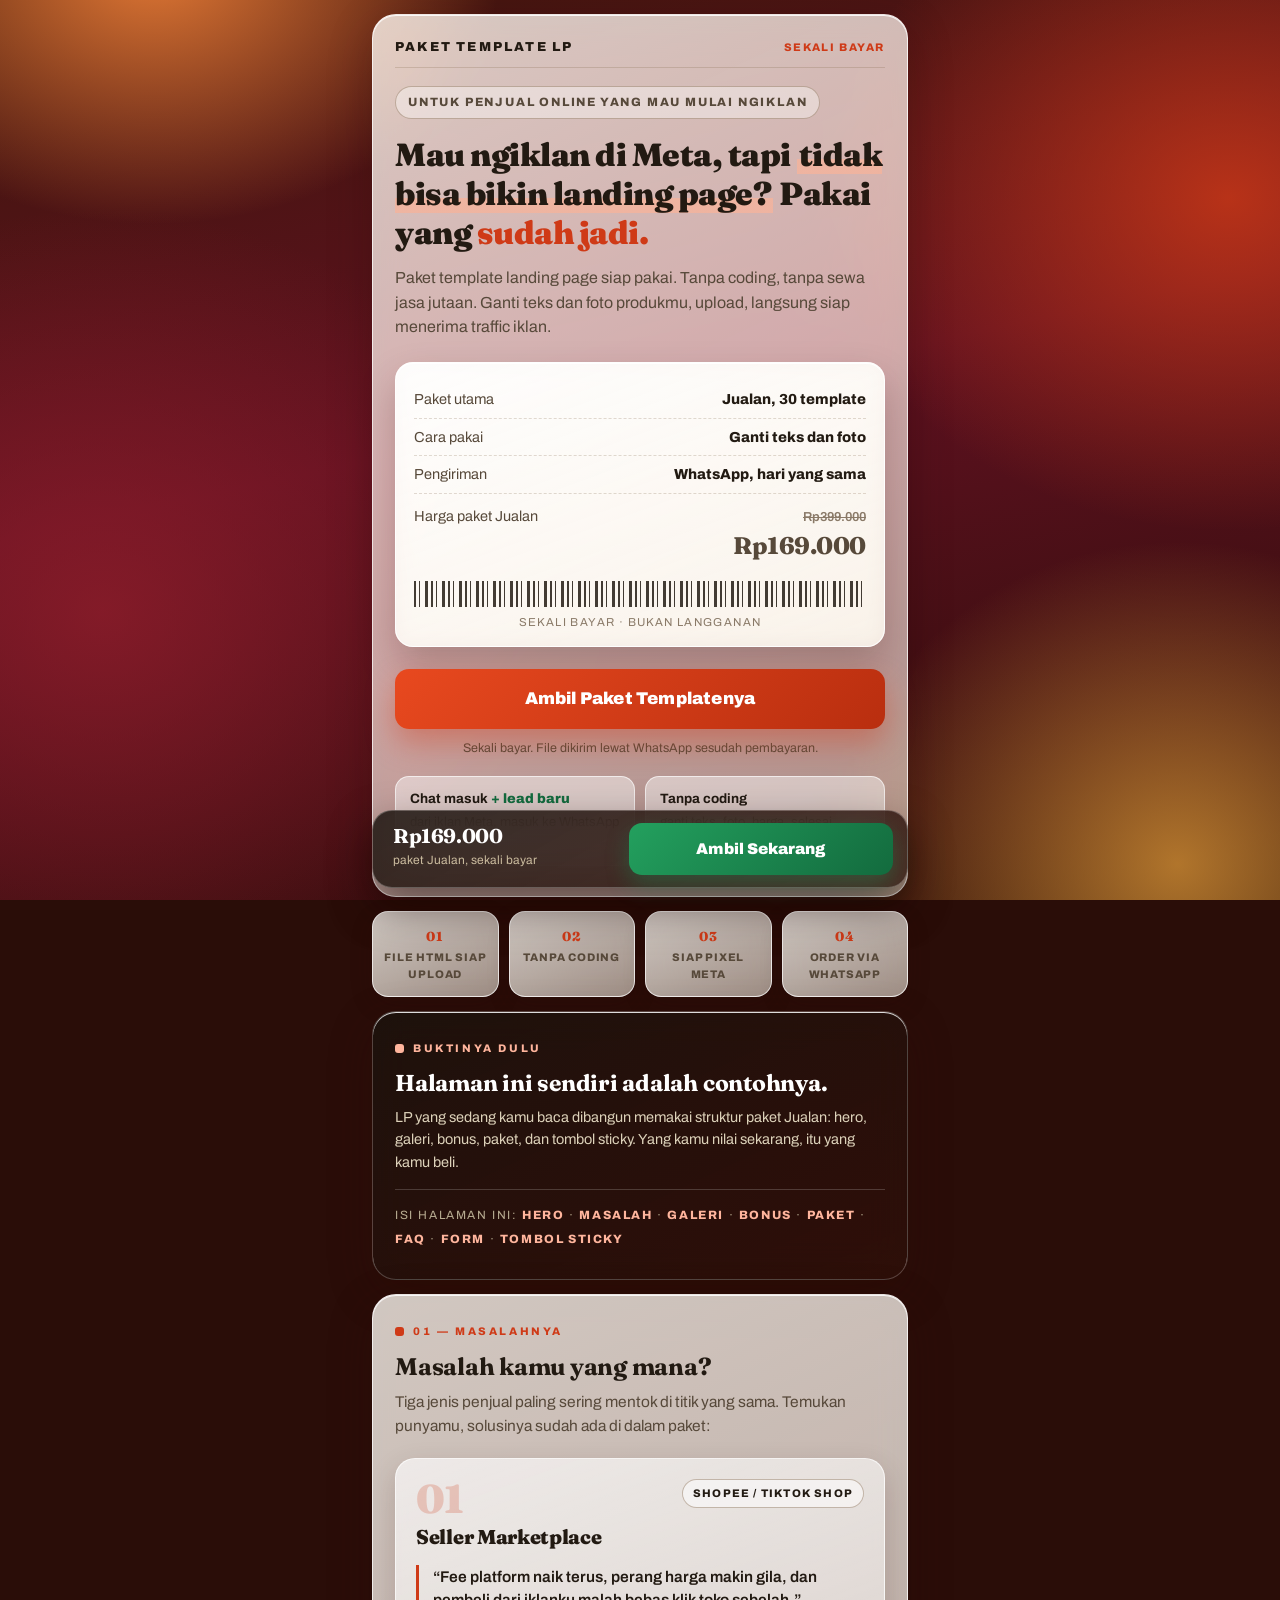
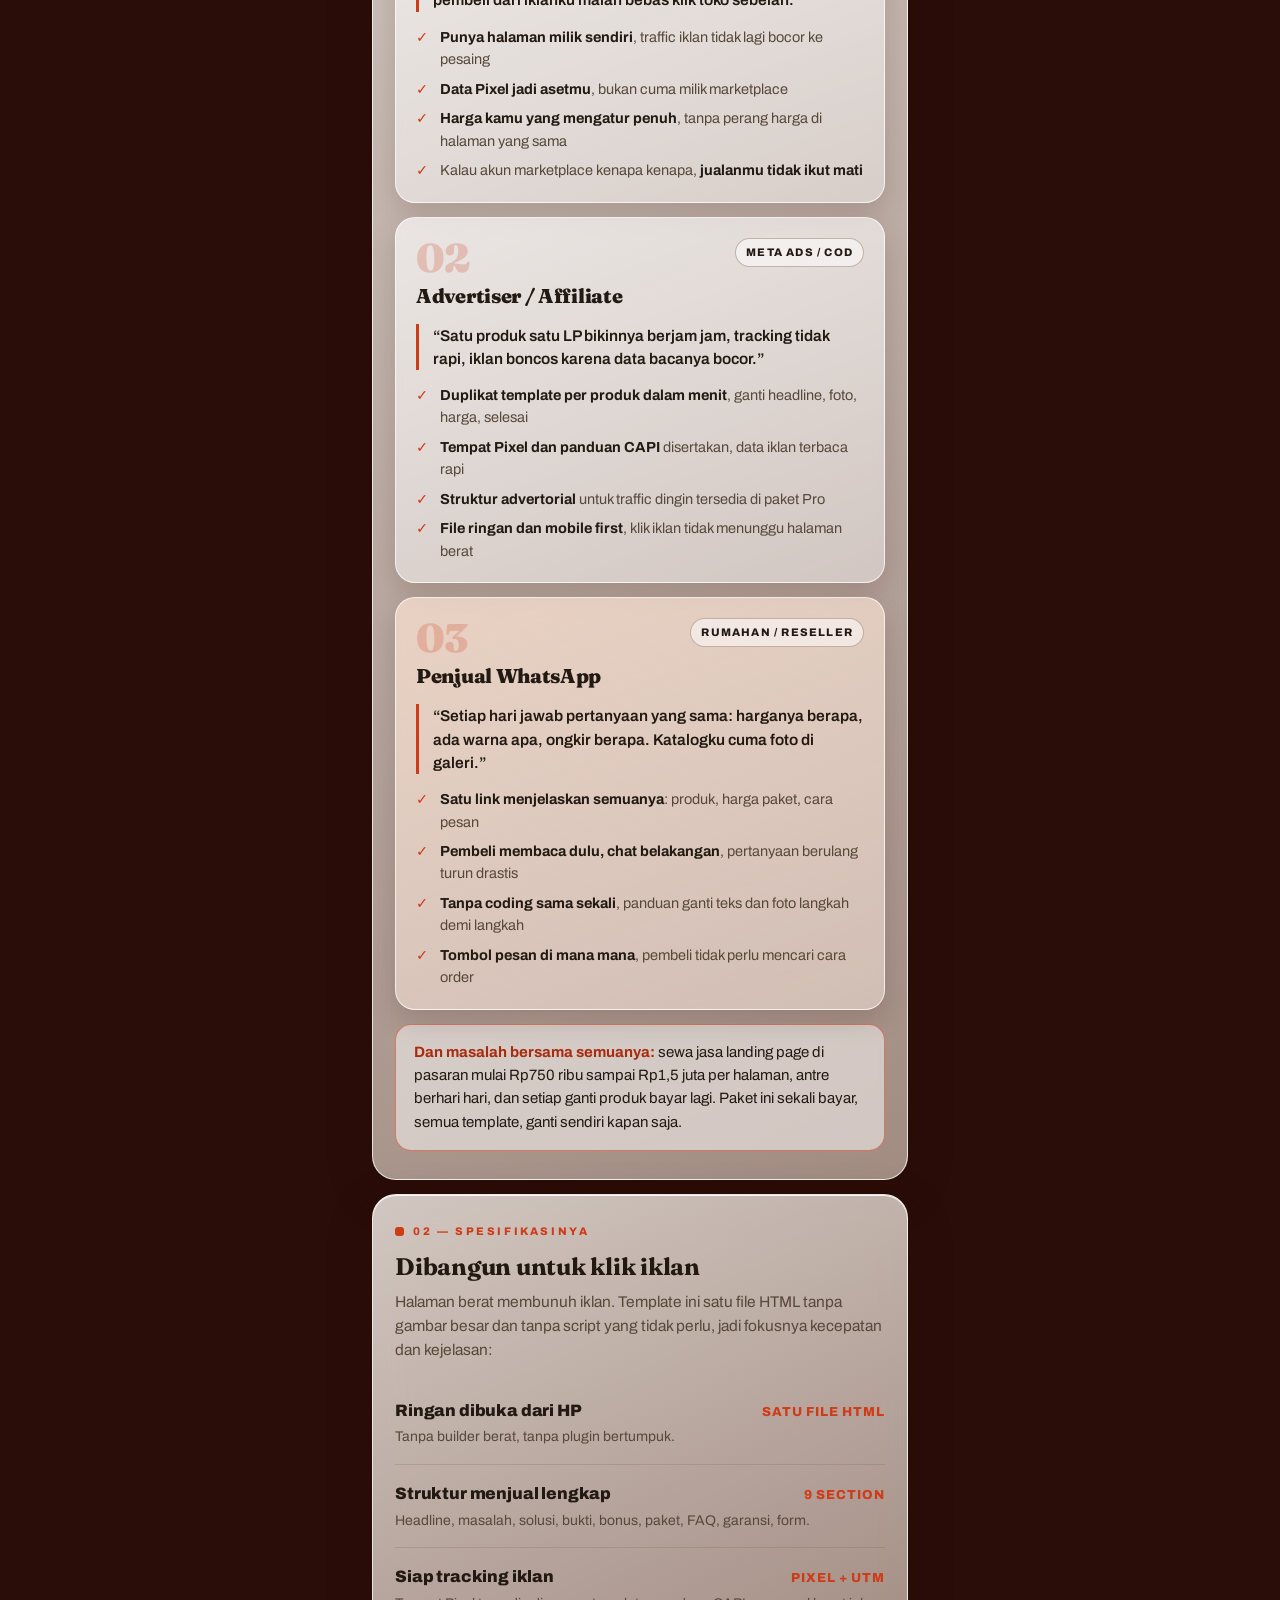
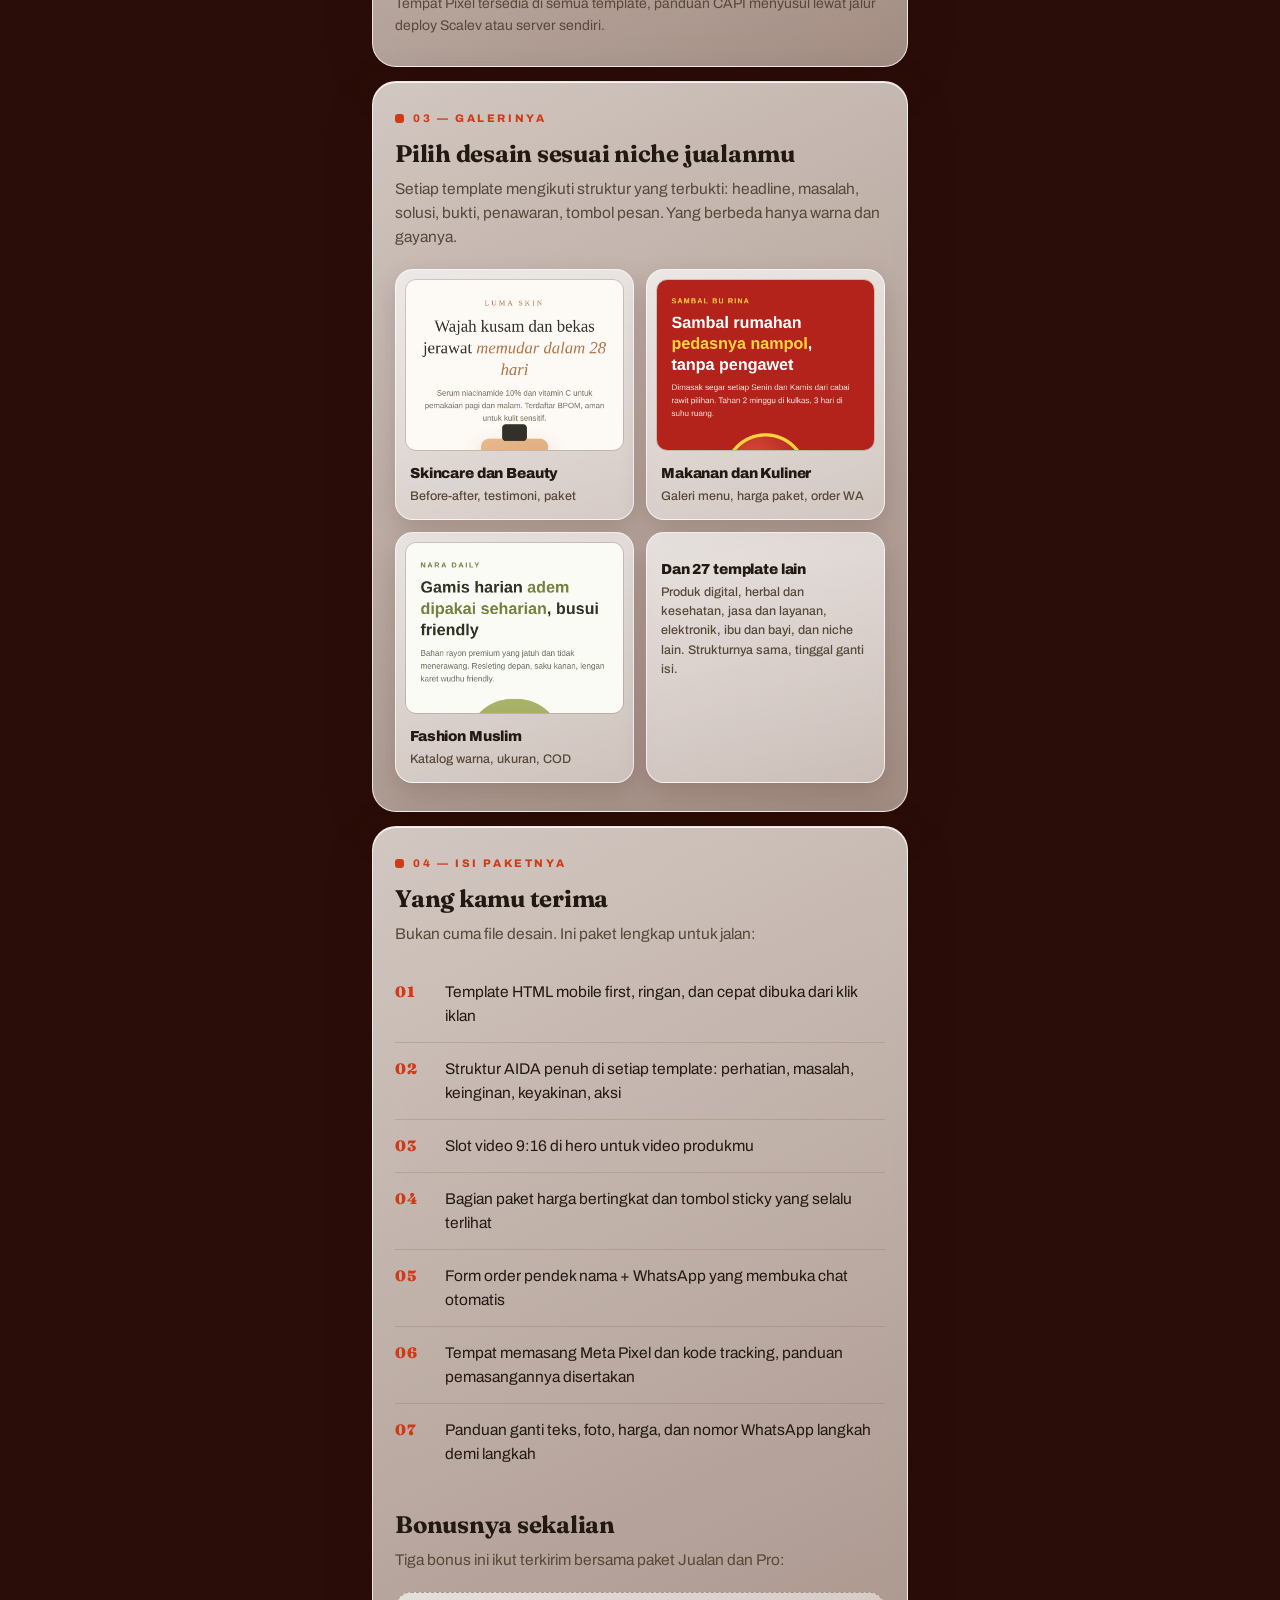
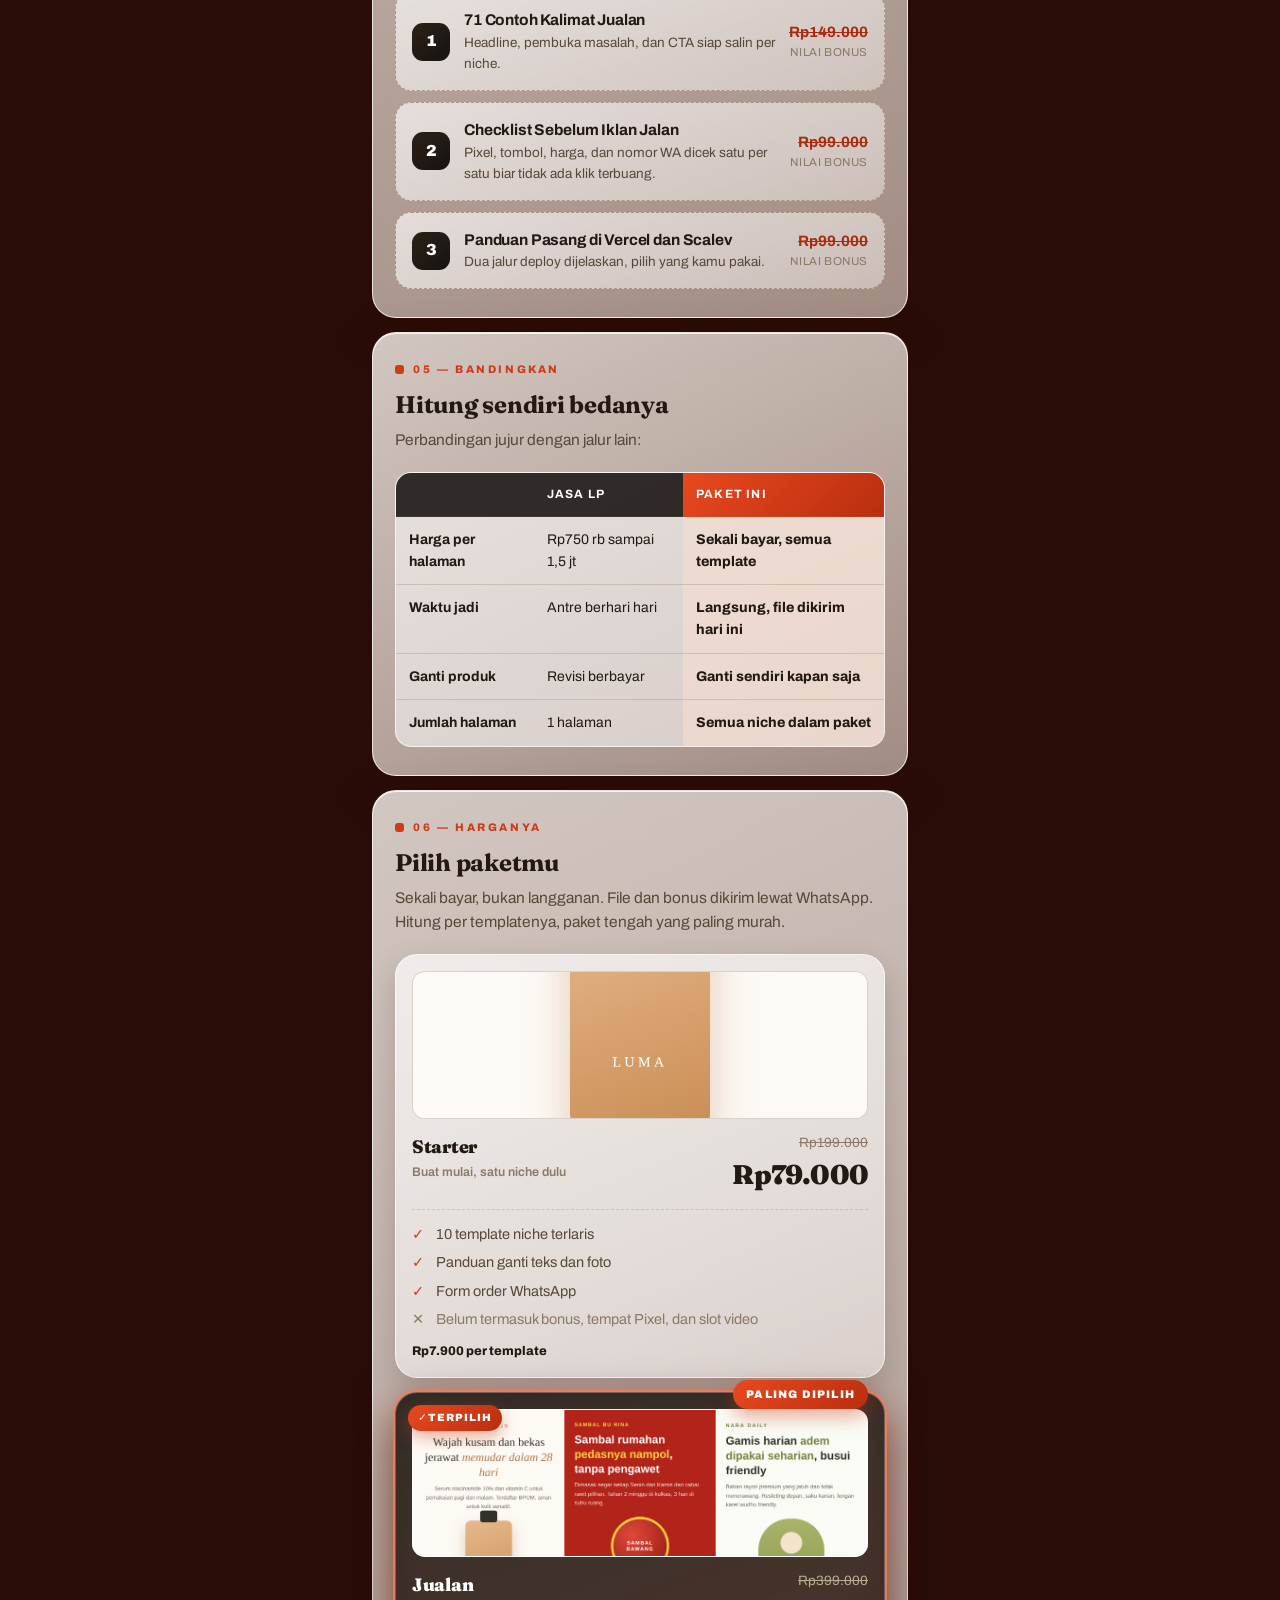
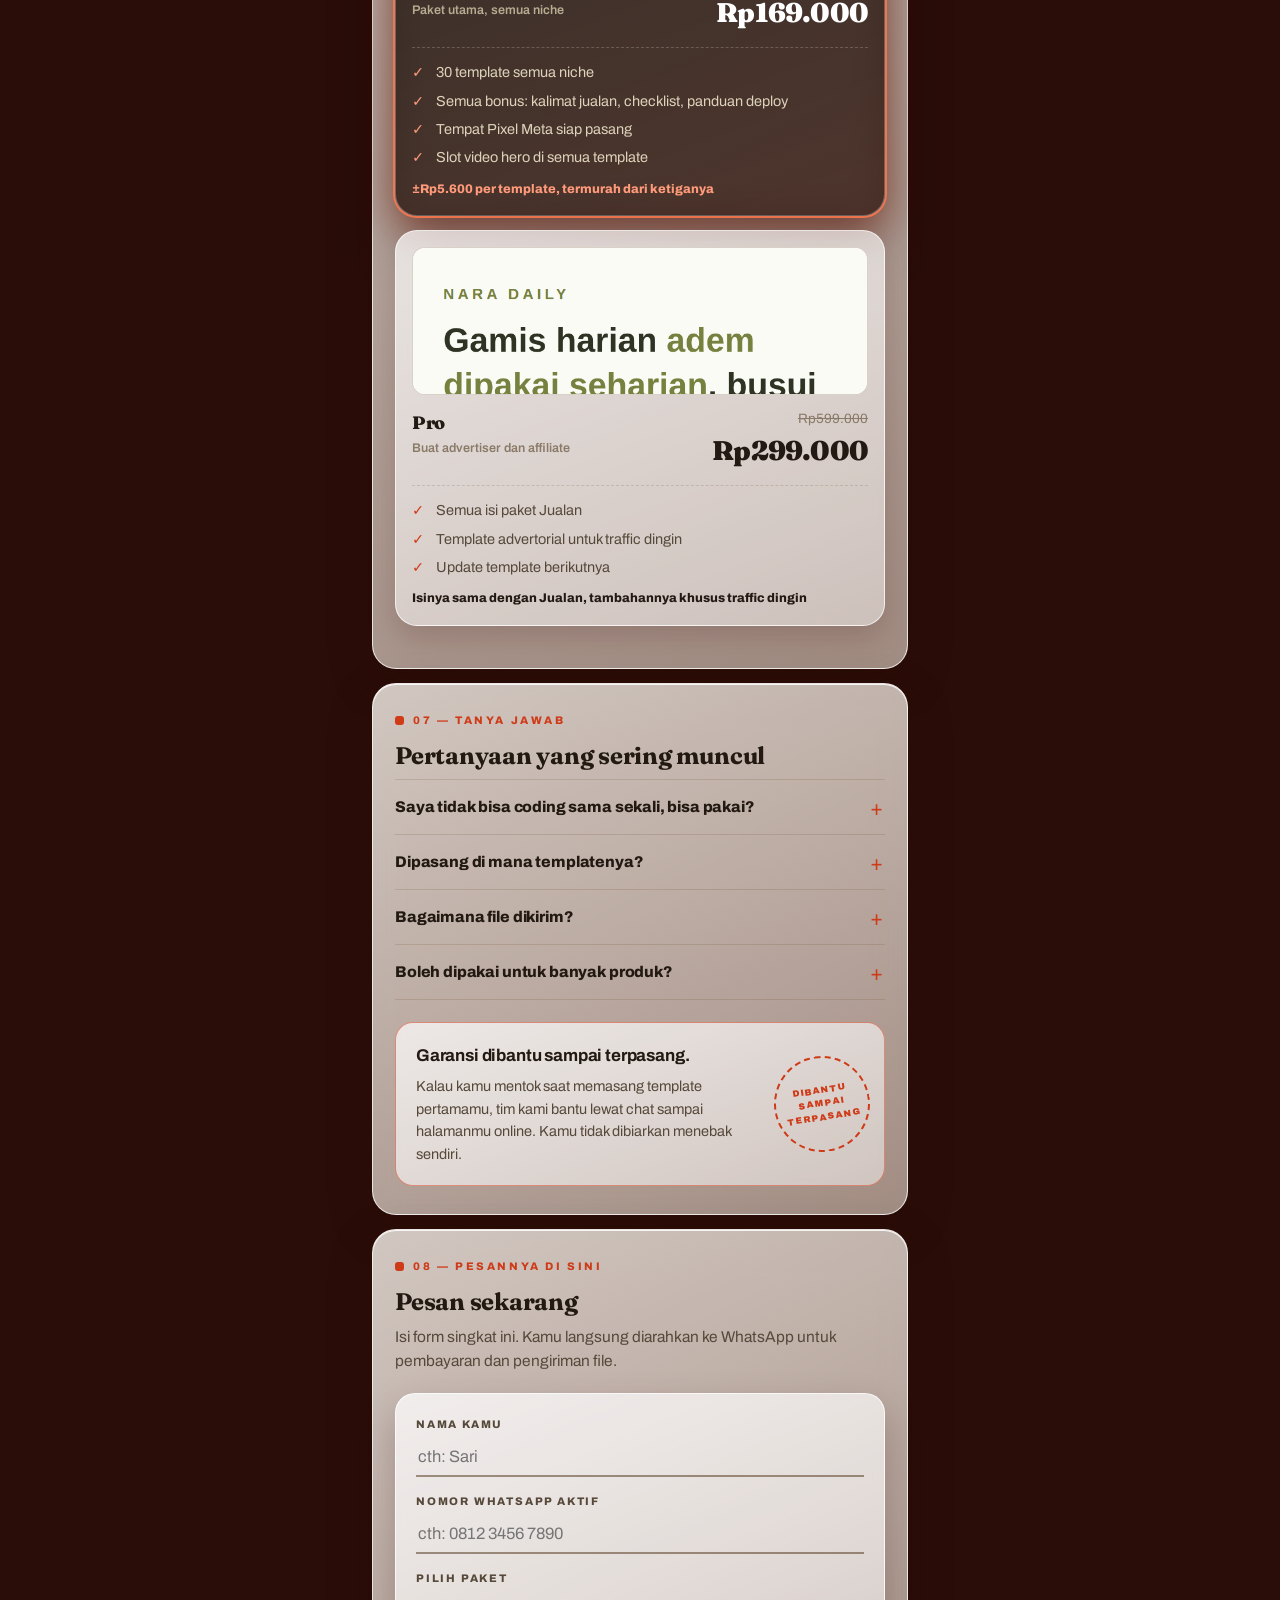
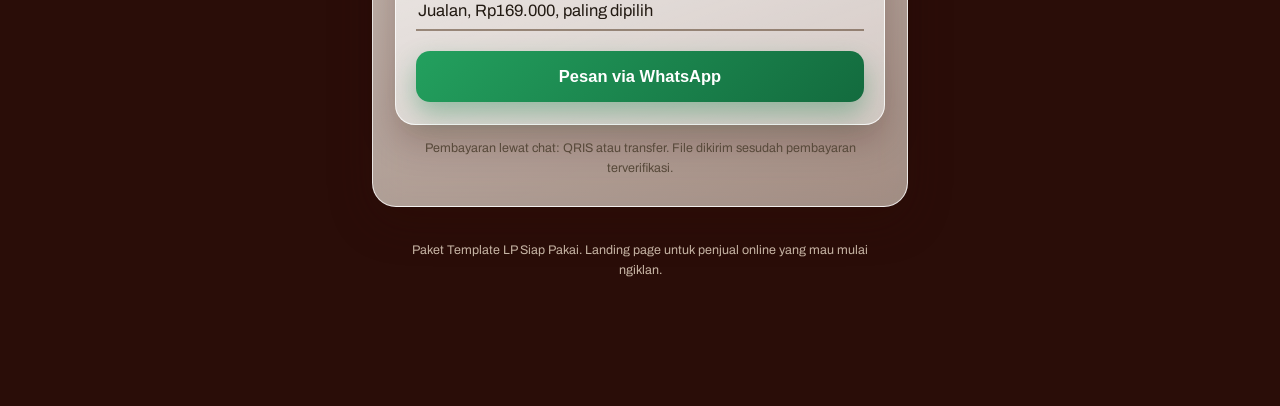
==== commit 6967812a: "Hapus section video demo atas perintah Master, nomor section dirapikan, copy bukti disesuaikan" ====
--- a/index.html
+++ b/index.html
@@ -108,20 +108,6 @@
   .spek .baris .nilai{font-size:13px;font-weight:800;letter-spacing:1px;text-transform:uppercase;color:var(--red);white-space:nowrap}
   .spek .baris p{font-size:14px;margin-top:3px}
 
-  /* Video */
-  .latar2{background:linear-gradient(155deg, rgba(255,244,224,.8), rgba(252,236,214,.55))}
-  .video-slot{background:linear-gradient(170deg, rgba(24,18,13,.92), rgba(52,20,12,.88));border:1px solid rgba(255,255,255,.25);border-radius:22px;position:relative;aspect-ratio:9/16;max-height:520px;margin:0 auto;overflow:hidden;box-shadow:0 18px 40px rgba(46,10,0,.35)}
-  .video-slot:before,.video-slot:after{content:"";position:absolute;width:22px;height:22px;border:2px solid rgba(255,255,255,.4)}
-  .video-slot:before{top:12px;left:12px;border-right:none;border-bottom:none;border-radius:6px 0 0 0}
-  .video-slot:after{bottom:12px;right:12px;border-left:none;border-top:none;border-radius:0 0 6px 0}
-  .video-kosong{position:absolute;inset:0;display:flex;flex-direction:column;align-items:center;justify-content:center;color:#ddd2ba;text-align:center;padding:26px;gap:12px}
-  .video-kosong .play{width:70px;height:70px;border-radius:50%;background:linear-gradient(135deg,#e8491f,#b92e0f);display:flex;align-items:center;justify-content:center;box-shadow:0 14px 30px rgba(207,58,23,.5);animation:denyut 2.6s ease-out infinite}
-  @keyframes denyut{0%{box-shadow:0 14px 30px rgba(207,58,23,.5),0 0 0 0 rgba(232,73,31,.45)}70%{box-shadow:0 14px 30px rgba(207,58,23,.5),0 0 0 20px rgba(232,73,31,0)}100%{box-shadow:0 14px 30px rgba(207,58,23,.5),0 0 0 0 rgba(232,73,31,0)}}
-  .video-kosong b{color:#fff;font-size:18px;letter-spacing:-.01em}
-  .video-kosong span{font-size:13.5px;max-width:250px}
-  .video-kosong .slot-label{font-size:11px;letter-spacing:2.2px;text-transform:uppercase;color:#b7ab90}
-  .video-slot video{width:100%;height:100%;object-fit:cover;display:block}
-
   /* Galeri niche */
   .galeri{display:grid;grid-template-columns:1fr 1fr;gap:12px}
   .tpl{border:1px solid rgba(255,255,255,.7);background:linear-gradient(165deg, rgba(255,255,255,.68), rgba(255,255,255,.42));border-radius:18px;overflow:hidden;padding:9px;box-shadow:0 10px 26px rgba(46,10,0,.16);transition:transform .25s ease,box-shadow .25s ease}
@@ -266,8 +252,8 @@
   <div class="bukti">
     <div class="kick putih">Buktinya dulu</div>
     <h2>Halaman ini sendiri adalah contohnya.</h2>
-    <p>LP yang sedang kamu baca dibangun memakai struktur paket Jualan: hero, video, galeri, bonus, paket, dan tombol sticky. Yang kamu nilai sekarang, itu yang kamu beli.</p>
-    <div class="isi-halaman">Isi halaman ini: <b>Hero</b> &middot; <b>Masalah</b> &middot; <b>Video</b> &middot; <b>Galeri</b> &middot; <b>Bonus</b> &middot; <b>Paket</b> &middot; <b>FAQ</b> &middot; <b>Form</b> &middot; <b>Tombol sticky</b></div>
+    <p>LP yang sedang kamu baca dibangun memakai struktur paket Jualan: hero, galeri, bonus, paket, dan tombol sticky. Yang kamu nilai sekarang, itu yang kamu beli.</p>
+    <div class="isi-halaman">Isi halaman ini: <b>Hero</b> &middot; <b>Masalah</b> &middot; <b>Galeri</b> &middot; <b>Bonus</b> &middot; <b>Paket</b> &middot; <b>FAQ</b> &middot; <b>Form</b> &middot; <b>Tombol sticky</b></div>
   </div>
 
   <!-- INTEREST -->
@@ -331,24 +317,10 @@
     </div>
   </section>
 
-  <section class="latar2">
-    <div class="kick">03 &mdash; Demonya</div>
-    <h2>Lihat cara kerjanya</h2>
-    <p class="sub">Dari file template menjadi halaman jualan yang siap diiklankan, dalam tiga langkah.</p>
-    <div class="video-slot">
-      <!-- VIDEO REEDIT: ganti src di bawah dengan file video final -->
-      <!-- <video controls playsinline preload="metadata" src="video-demo.mp4"></video> -->
-      <div class="video-kosong">
-        <span class="slot-label">Slot video 9:16</span>
-        <div class="play"><svg width="24" height="26" viewBox="0 0 24 26"><path d="M2 2 L22 13 L2 24 Z" fill="#fff"/></svg></div>
-        <b>Video: Template Dipasang Langsung</b>
-        <span>Video demo pemasangan template tinggal dimasukkan di sini.</span>
-      </div>
-    </div>
-  </section>
+  
 
   <section>
-    <div class="kick">04 &mdash; Galerinya</div>
+    <div class="kick">03 &mdash; Galerinya</div>
     <h2>Pilih desain sesuai niche jualanmu</h2>
     <p class="sub">Setiap template mengikuti struktur yang terbukti: headline, masalah, solusi, bukti, penawaran, tombol pesan. Yang berbeda hanya warna dan gayanya.</p>
     <div class="galeri">
@@ -361,7 +333,7 @@
 
   <!-- DESIRE -->
   <section class="latar2">
-    <div class="kick">05 &mdash; Isi paketnya</div>
+    <div class="kick">04 &mdash; Isi paketnya</div>
     <h2>Yang kamu terima</h2>
     <p class="sub">Bukan cuma file desain. Ini paket lengkap untuk jalan:</p>
     <ol class="isi-paket">
@@ -384,7 +356,7 @@
   </section>
 
   <section>
-    <div class="kick">06 &mdash; Bandingkan</div>
+    <div class="kick">05 &mdash; Bandingkan</div>
     <h2>Hitung sendiri bedanya</h2>
     <p class="sub">Perbandingan jujur dengan jalur lain:</p>
     <table>
@@ -397,7 +369,7 @@
   </section>
 
   <section class="latar2">
-    <div class="kick">07 &mdash; Harganya</div>
+    <div class="kick">06 &mdash; Harganya</div>
     <h2>Pilih paketmu</h2>
     <p class="sub">Sekali bayar, bukan langganan. File dan bonus dikirim lewat WhatsApp. Hitung per templatenya, paket tengah yang paling murah.</p>
     <div class="paket" data-paket="Starter - Rp79.000" data-harga="Rp79.000" data-nama="Starter" tabindex="0" role="button" aria-label="Pilih paket Starter">
@@ -432,7 +404,7 @@
 
   <!-- CONVICTION -->
   <section>
-    <div class="kick">08 &mdash; Tanya jawab</div>
+    <div class="kick">07 &mdash; Tanya jawab</div>
     <h2>Pertanyaan yang sering muncul</h2>
     <details><summary>Saya tidak bisa coding sama sekali, bisa pakai?</summary><p>Bisa. Template berupa file jadi. Kamu hanya mengganti teks, foto, harga, dan nomor WhatsApp mengikuti panduan langkah demi langkah yang disertakan.</p></details>
     <details><summary>Dipasang di mana templatenya?</summary><p>Bisa di Vercel, Scalev, atau hosting HTML lain. Panduan pemasangan untuk Vercel dan Scalev termasuk dalam bonus paket Jualan dan Pro.</p></details>
@@ -447,7 +419,7 @@
 
   <!-- ACTION -->
   <section id="pesan" class="latar2">
-    <div class="kick">09 &mdash; Pesannya di sini</div>
+    <div class="kick">08 &mdash; Pesannya di sini</div>
     <h2>Pesan sekarang</h2>
     <p class="sub">Isi form singkat ini. Kamu langsung diarahkan ke WhatsApp untuk pembayaran dan pengiriman file.</p>
     <div class="formbungkus">
